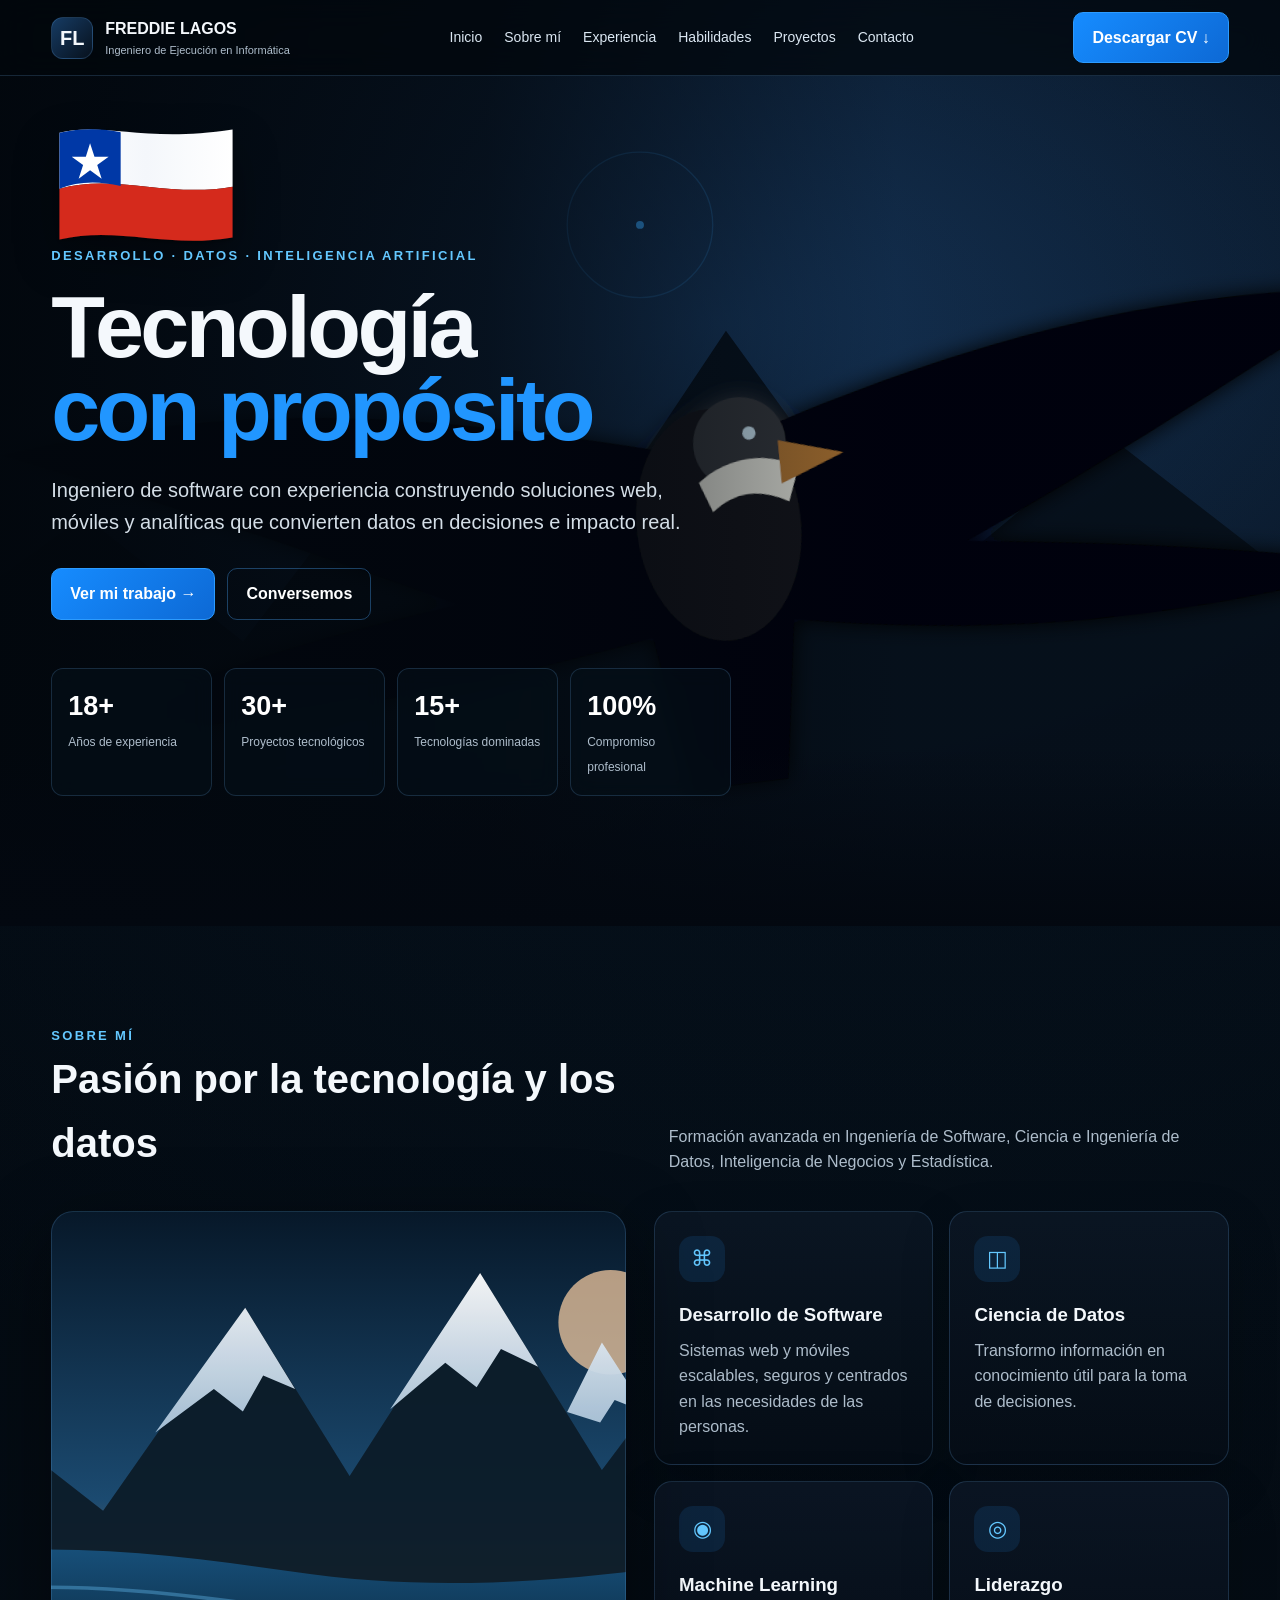
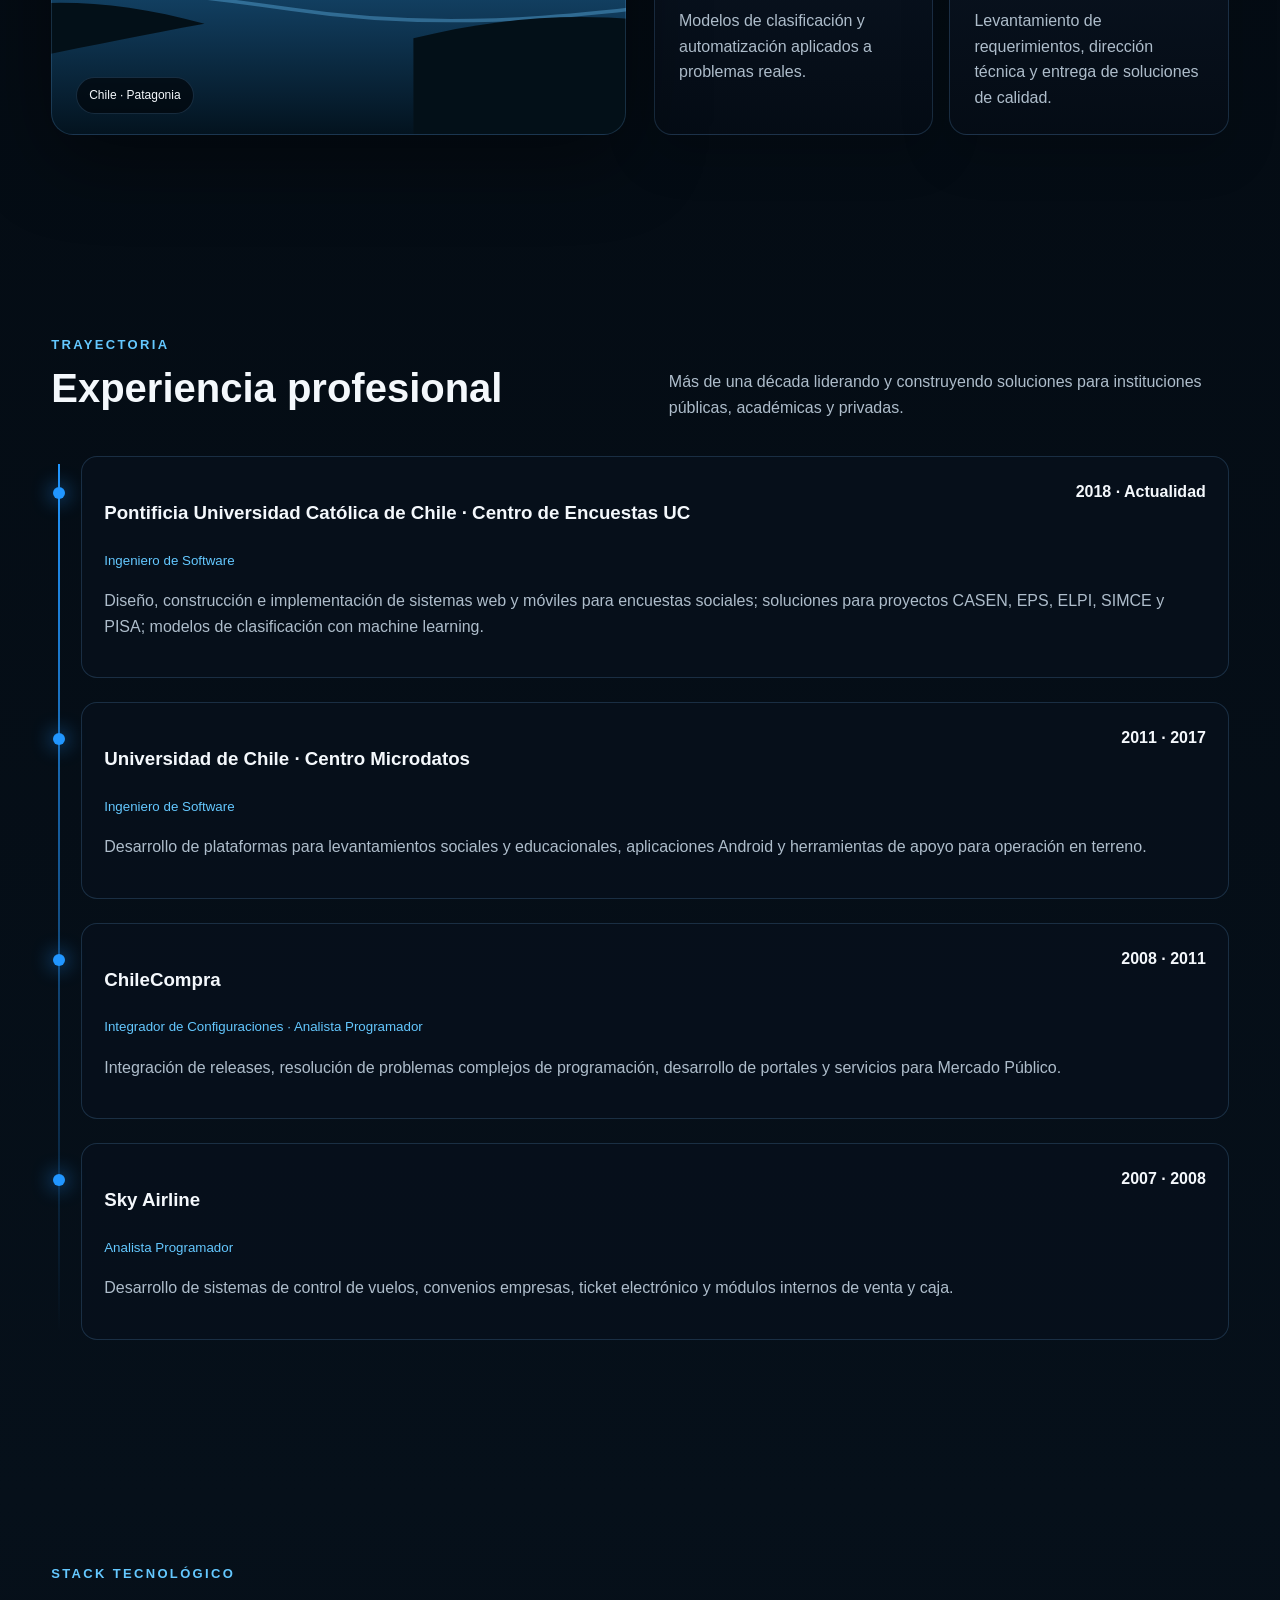
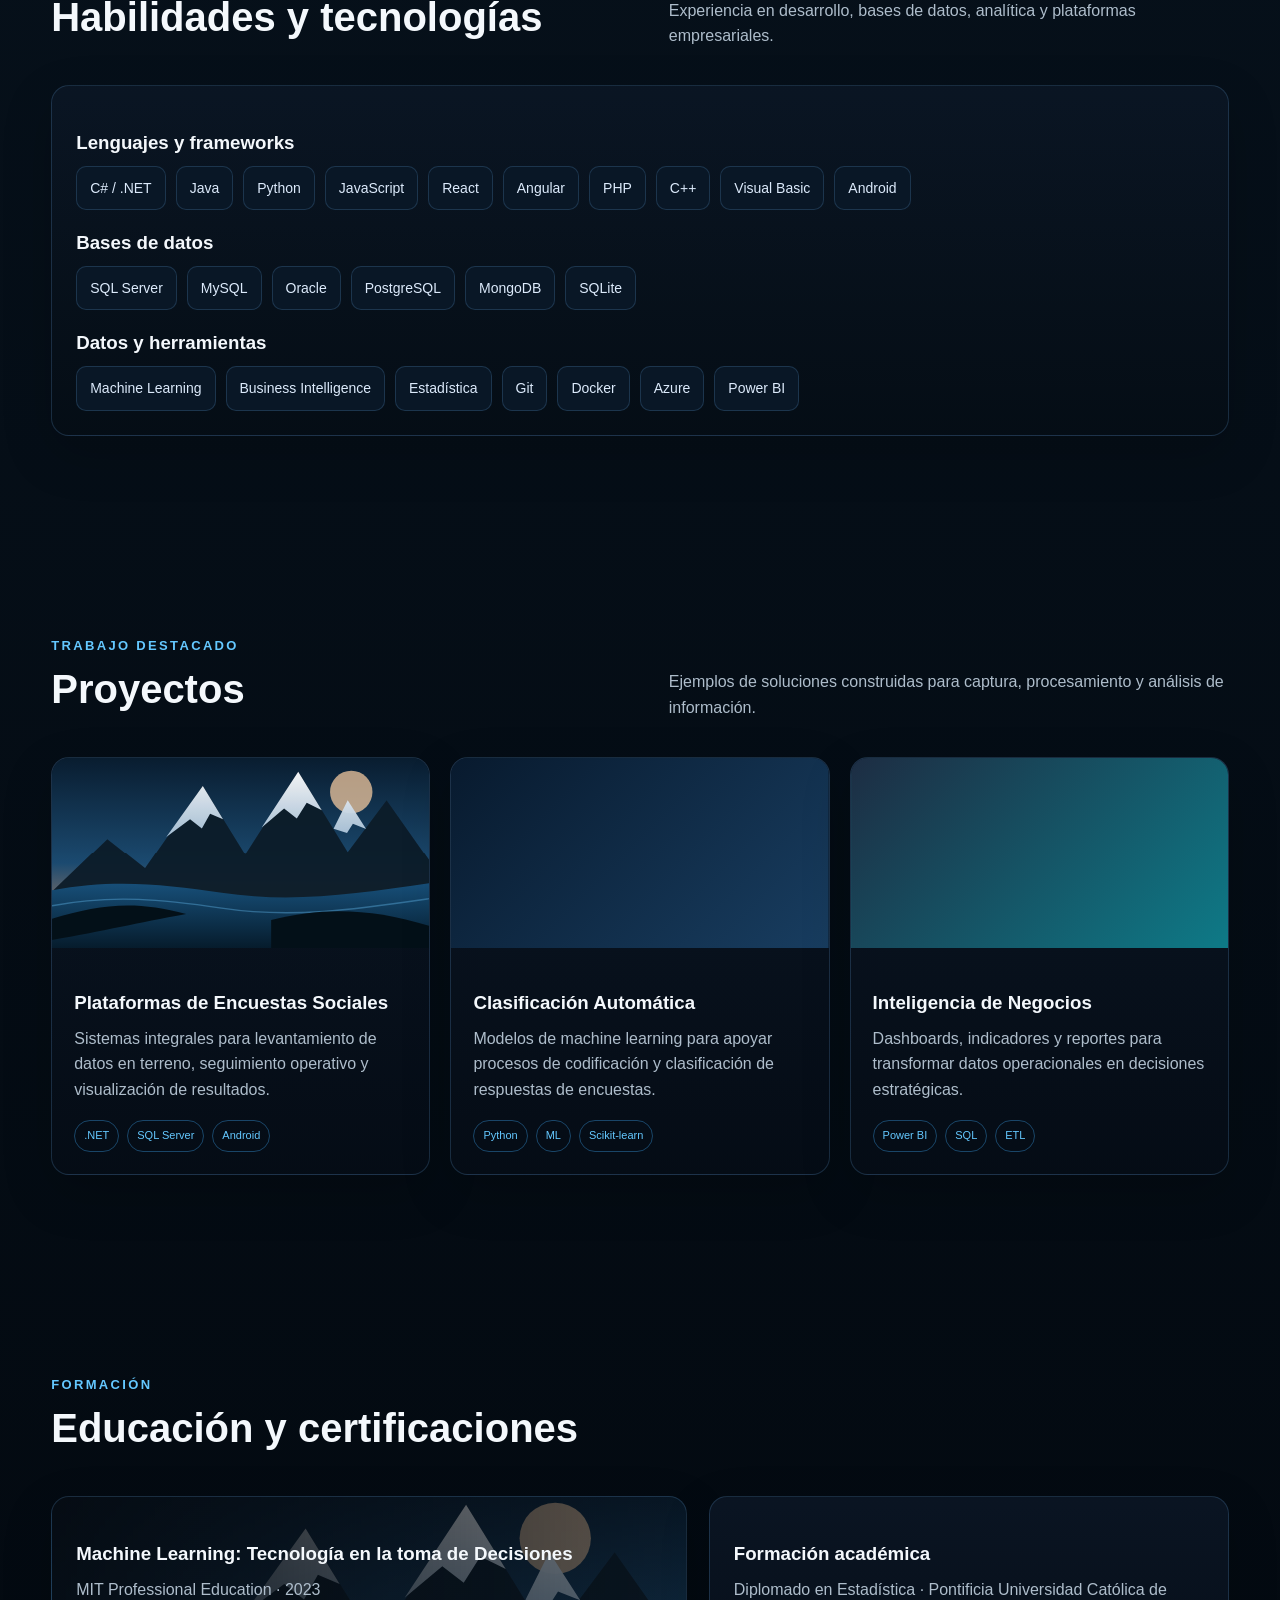
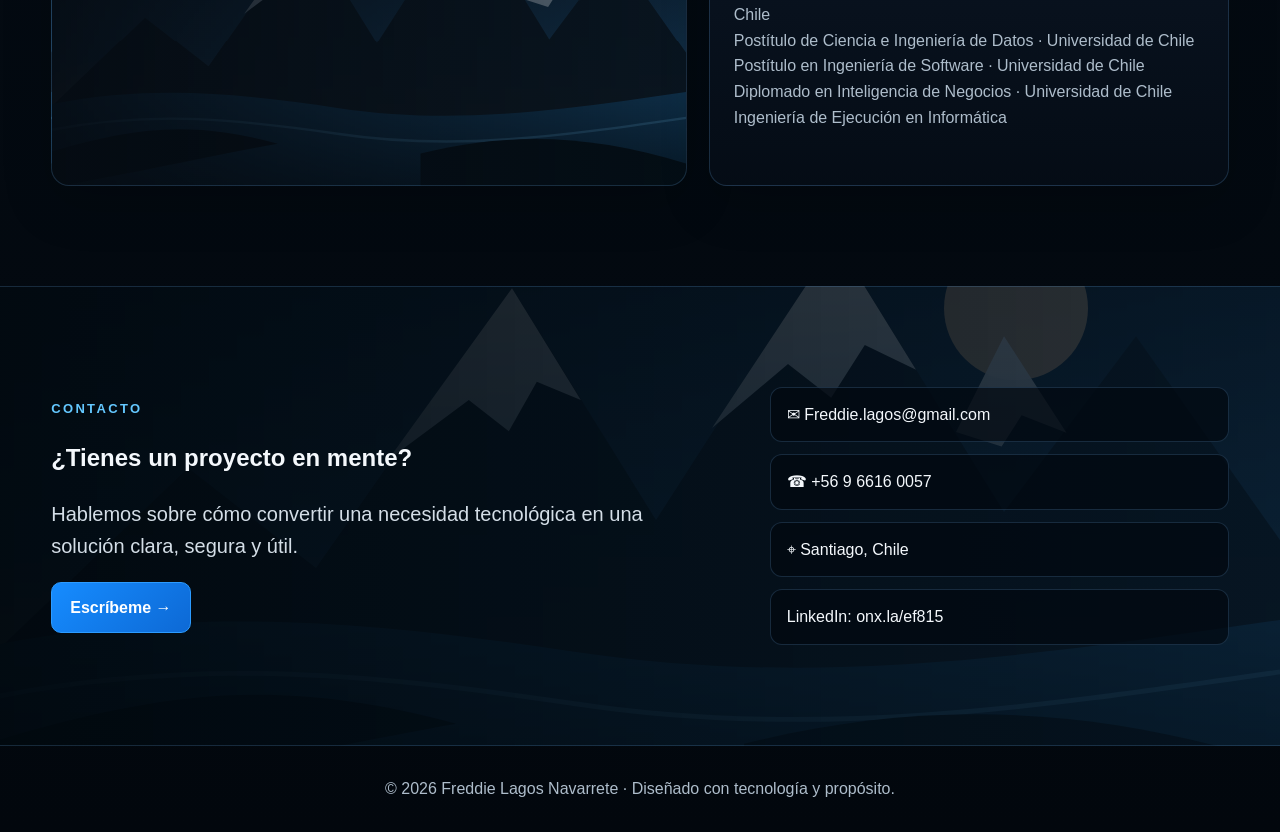
==== index.html @ c0abd104 "dddddd dddddddddd" ====
<!doctype html>
<html lang="es">
<head>
<meta charset="utf-8">
<meta name="viewport" content="width=device-width,initial-scale=1">
<meta name="description" content="Portafolio profesional de Freddie Lagos Navarrete, Ingeniero de Software especializado en desarrollo, datos, machine learning e inteligencia de negocios.">
<meta name="theme-color" content="#030810">
<title>Freddie Lagos | Ingeniería de Software y Datos</title>
<link rel="stylesheet" href="css/styles.css">
</head>
<body>
<nav class="nav">
  <div class="container nav-inner">
    <a class="brand" href="#inicio">
      <span class="brand-mark">FL</span>
      <span>FREDDIE LAGOS<small>Ingeniero de Ejecución en Informática</small></span>
    </a>
    <div class="nav-links">
      <a href="#inicio">Inicio</a><a href="#sobre-mi">Sobre mí</a><a href="#experiencia">Experiencia</a>
      <a href="#habilidades">Habilidades</a><a href="#proyectos">Proyectos</a><a href="#contacto">Contacto</a>
    </div>
    <div class="nav-actions">
      <button class="btn mobile-toggle" aria-label="Abrir menú">☰</button>
      <a class="btn btn-primary" href="assets/CV-Freddie-Lagos.pdf" download>Descargar CV ↓</a>
    </div>
  </div>
</nav>

<header class="hero" id="inicio">
  <div class="hero-bg"></div>
  <img class="flag" src="assets/img/chile-flag.svg" alt="Bandera de Chile">
  <div class="container">
    <div class="hero-content">
      <div class="kicker">Desarrollo · Datos · Inteligencia Artificial</div>
      <h1>Tecnología<br><span>con propósito</span></h1>
      <p class="lead">Ingeniero de software con experiencia construyendo soluciones web, móviles y analíticas que convierten datos en decisiones e impacto real.</p>
      <div class="hero-cta">
        <a class="btn btn-primary" href="#proyectos">Ver mi trabajo →</a>
        <a class="btn" href="#contacto">Conversemos</a>
      </div>
      <div class="stats">
        <div class="stat"><strong>18+</strong><span>Años de experiencia</span></div>
        <div class="stat"><strong>30+</strong><span>Proyectos tecnológicos</span></div>
        <div class="stat"><strong>15+</strong><span>Tecnologías dominadas</span></div>
        <div class="stat"><strong>100%</strong><span>Compromiso profesional</span></div>
      </div>
    </div>
  </div>
</header>

<main>
<section id="sobre-mi">
  <div class="container">
    <div class="section-title reveal"><div><div class="kicker">Sobre mí</div><h2>Pasión por la tecnología y los datos</h2></div><p>Formación avanzada en Ingeniería de Software, Ciencia e Ingeniería de Datos, Inteligencia de Negocios y Estadística.</p></div>
    <div class="grid-2">
      <div class="about-visual reveal"></div>
      <div class="cards">
        <article class="card reveal"><div class="card-icon">⌘</div><h3>Desarrollo de Software</h3><p>Sistemas web y móviles escalables, seguros y centrados en las necesidades de las personas.</p></article>
        <article class="card reveal"><div class="card-icon">◫</div><h3>Ciencia de Datos</h3><p>Transformo información en conocimiento útil para la toma de decisiones.</p></article>
        <article class="card reveal"><div class="card-icon">◉</div><h3>Machine Learning</h3><p>Modelos de clasificación y automatización aplicados a problemas reales.</p></article>
        <article class="card reveal"><div class="card-icon">◎</div><h3>Liderazgo</h3><p>Levantamiento de requerimientos, dirección técnica y entrega de soluciones de calidad.</p></article>
      </div>
    </div>
  </div>
</section>

<section id="experiencia">
  <div class="container">
    <div class="section-title reveal"><div><div class="kicker">Trayectoria</div><h2>Experiencia profesional</h2></div><p>Más de una década liderando y construyendo soluciones para instituciones públicas, académicas y privadas.</p></div>
    <div class="timeline">
      <article class="job reveal"><div class="job-head"><div><h3>Pontificia Universidad Católica de Chile · Centro de Encuestas UC</h3><small>Ingeniero de Software</small></div><strong>2018 · Actualidad</strong></div><p>Diseño, construcción e implementación de sistemas web y móviles para encuestas sociales; soluciones para proyectos CASEN, EPS, ELPI, SIMCE y PISA; modelos de clasificación con machine learning.</p></article>
      <article class="job reveal"><div class="job-head"><div><h3>Universidad de Chile · Centro Microdatos</h3><small>Ingeniero de Software</small></div><strong>2011 · 2017</strong></div><p>Desarrollo de plataformas para levantamientos sociales y educacionales, aplicaciones Android y herramientas de apoyo para operación en terreno.</p></article>
      <article class="job reveal"><div class="job-head"><div><h3>ChileCompra</h3><small>Integrador de Configuraciones · Analista Programador</small></div><strong>2008 · 2011</strong></div><p>Integración de releases, resolución de problemas complejos de programación, desarrollo de portales y servicios para Mercado Público.</p></article>
      <article class="job reveal"><div class="job-head"><div><h3>Sky Airline</h3><small>Analista Programador</small></div><strong>2007 · 2008</strong></div><p>Desarrollo de sistemas de control de vuelos, convenios empresas, ticket electrónico y módulos internos de venta y caja.</p></article>
    </div>
  </div>
</section>

<section id="habilidades">
  <div class="container">
    <div class="section-title reveal"><div><div class="kicker">Stack tecnológico</div><h2>Habilidades y tecnologías</h2></div><p>Experiencia en desarrollo, bases de datos, analítica y plataformas empresariales.</p></div>
    <div class="card reveal">
      <h3>Lenguajes y frameworks</h3>
      <div class="skills"><span class="skill">C# / .NET</span><span class="skill">Java</span><span class="skill">Python</span><span class="skill">JavaScript</span><span class="skill">React</span><span class="skill">Angular</span><span class="skill">PHP</span><span class="skill">C++</span><span class="skill">Visual Basic</span><span class="skill">Android</span></div>
      <h3>Bases de datos</h3>
      <div class="skills"><span class="skill">SQL Server</span><span class="skill">MySQL</span><span class="skill">Oracle</span><span class="skill">PostgreSQL</span><span class="skill">MongoDB</span><span class="skill">SQLite</span></div>
      <h3>Datos y herramientas</h3>
      <div class="skills"><span class="skill">Machine Learning</span><span class="skill">Business Intelligence</span><span class="skill">Estadística</span><span class="skill">Git</span><span class="skill">Docker</span><span class="skill">Azure</span><span class="skill">Power BI</span></div>
    </div>
  </div>
</section>

<section id="proyectos">
  <div class="container">
    <div class="section-title reveal"><div><div class="kicker">Trabajo destacado</div><h2>Proyectos</h2></div><p>Ejemplos de soluciones construidas para captura, procesamiento y análisis de información.</p></div>
    <div class="projects">
      <article class="project card reveal"><div class="project-media" style="background-image:url('assets/img/patagonia.svg')"></div><div class="project-body"><h3>Plataformas de Encuestas Sociales</h3><p>Sistemas integrales para levantamiento de datos en terreno, seguimiento operativo y visualización de resultados.</p><div class="tags"><span class="tag">.NET</span><span class="tag">SQL Server</span><span class="tag">Android</span></div></div></article>
      <article class="project card reveal"><div class="project-media" style="background-image:linear-gradient(135deg,#081a2e,#183d60)"></div><div class="project-body"><h3>Clasificación Automática</h3><p>Modelos de machine learning para apoyar procesos de codificación y clasificación de respuestas de encuestas.</p><div class="tags"><span class="tag">Python</span><span class="tag">ML</span><span class="tag">Scikit-learn</span></div></div></article>
      <article class="project card reveal"><div class="project-media" style="background-image:linear-gradient(135deg,#1d2d43,#0e7a87)"></div><div class="project-body"><h3>Inteligencia de Negocios</h3><p>Dashboards, indicadores y reportes para transformar datos operacionales en decisiones estratégicas.</p><div class="tags"><span class="tag">Power BI</span><span class="tag">SQL</span><span class="tag">ETL</span></div></div></article>
    </div>
  </div>
</section>

<section>
  <div class="container">
    <div class="section-title reveal"><div><div class="kicker">Formación</div><h2>Educación y certificaciones</h2></div></div>
    <div class="cert">
      <article class="card mit reveal"><h3>Machine Learning: Tecnología en la toma de Decisiones</h3><p>MIT Professional Education · 2023</p></article>
      <article class="card reveal"><h3>Formación académica</h3><p>Diplomado en Estadística · Pontificia Universidad Católica de Chile</p><p>Postítulo de Ciencia e Ingeniería de Datos · Universidad de Chile</p><p>Postítulo en Ingeniería de Software · Universidad de Chile</p><p>Diplomado en Inteligencia de Negocios · Universidad de Chile</p><p>Ingeniería de Ejecución en Informática</p></article>
    </div>
  </div>
</section>

<section class="contact" id="contacto">
  <div class="container contact-inner">
    <div class="reveal"><div class="kicker">Contacto</div><h2>¿Tienes un proyecto en mente?</h2><p class="lead">Hablemos sobre cómo convertir una necesidad tecnológica en una solución clara, segura y útil.</p><a class="btn btn-primary" href="mailto:Freddie.lagos@gmail.com">Escríbeme →</a></div>
    <div class="contact-list reveal">
      <div class="contact-item">✉ Freddie.lagos@gmail.com</div>
      <div class="contact-item">☎ +56 9 6616 0057</div>
      <div class="contact-item">⌖ Santiago, Chile</div>
      <div class="contact-item">LinkedIn: onx.la/ef815</div>
    </div>
  </div>
</section>
</main>

<footer><div class="container">© <span data-year></span> Freddie Lagos Navarrete · Diseñado con tecnología y propósito.</div></footer>
<script src="js/main.js"></script>
</body>
</html>
---- css/styles.css ----
:root{
  --bg:#030810;--panel:#07111d;--panel2:#0b1624;--line:rgba(115,190,255,.18);
  --text:#f4f8fc;--muted:#aebdcb;--blue:#2196ff;--blue2:#64c8ff;
  --green:#56e2b7;--amber:#ffb74d;--shadow:0 24px 80px rgba(0,0,0,.42);
}
*{box-sizing:border-box}
html{scroll-behavior:smooth}
body{margin:0;font-family:Inter,Segoe UI,Arial,sans-serif;background:
radial-gradient(circle at 70% 0%,rgba(28,91,144,.16),transparent 28%),
linear-gradient(180deg,#02070d,#06101a 55%,#02070d);color:var(--text);line-height:1.6}
a{color:inherit;text-decoration:none}
img{display:block;max-width:100%}
.container{width:min(1180px,92%);margin:auto}
.nav{position:fixed;inset:0 0 auto 0;height:76px;z-index:20;background:rgba(2,7,13,.74);backdrop-filter:blur(16px);border-bottom:1px solid var(--line)}
.nav-inner{height:100%;display:flex;align-items:center;justify-content:space-between;gap:24px}
.brand{display:flex;gap:12px;align-items:center;font-weight:800}.brand-mark{width:42px;height:42px;border:1px solid var(--line);border-radius:12px;display:grid;place-items:center;background:linear-gradient(135deg,#163b63,#07111d);font-size:20px}
.brand small{display:block;color:var(--muted);font-weight:500;font-size:11px}
.nav-links{display:flex;gap:22px;font-size:14px;color:#dbe7f2}.nav-links a:hover{color:var(--blue2)}
.nav-actions{display:flex;gap:10px}.btn{display:inline-flex;align-items:center;justify-content:center;gap:9px;padding:12px 18px;border-radius:10px;border:1px solid rgba(76,168,255,.35);background:transparent;color:#fff;font-weight:700;transition:.25s}
.btn:hover{transform:translateY(-2px);box-shadow:0 12px 28px rgba(33,150,255,.18)}
.btn-primary{background:linear-gradient(135deg,#168cff,#0d69d5);border-color:#2c9bff}
.mobile-toggle{display:none}
.hero{min-height:850px;display:grid;align-items:end;position:relative;padding-top:76px;overflow:hidden}
.hero-bg{position:absolute;inset:0;background:
linear-gradient(90deg,rgba(2,7,13,.98) 0%,rgba(2,7,13,.75) 38%,rgba(2,7,13,.18) 70%),
url("../assets/img/condor-hero.svg") center/cover no-repeat}
.hero::after{content:"";position:absolute;inset:auto 0 0;height:180px;background:linear-gradient(transparent,var(--bg))}
.flag{position:absolute;left:4%;top:120px;width:190px;z-index:2;filter:drop-shadow(0 18px 22px rgba(0,0,0,.35));animation:float 6s ease-in-out infinite}
.hero-content{position:relative;z-index:3;padding:170px 0 130px;max-width:680px}
.kicker{color:var(--blue2);letter-spacing:.18em;text-transform:uppercase;font-weight:800;font-size:13px}
h1{font-size:clamp(48px,7vw,88px);line-height:.95;margin:18px 0 22px;letter-spacing:-.04em}
h1 span{color:var(--blue)}
.lead{font-size:20px;color:#d4dee7;max-width:640px}
.hero-cta{display:flex;gap:12px;margin:30px 0}
.stats{display:grid;grid-template-columns:repeat(4,1fr);gap:12px;margin-top:48px}
.stat{padding:16px;border:1px solid var(--line);background:rgba(5,15,25,.68);border-radius:12px;backdrop-filter:blur(10px)}
.stat strong{display:block;font-size:27px;color:#fff}.stat span{font-size:12px;color:var(--muted)}
section{padding:100px 0}
.section-title{display:flex;justify-content:space-between;align-items:end;margin-bottom:36px;gap:20px}
.section-title h2{font-size:40px;margin:0}.section-title p{margin:0;color:var(--muted);max-width:560px}
.grid-2{display:grid;grid-template-columns:1fr 1fr;gap:28px}
.about-visual{min-height:520px;border-radius:22px;background:url("../assets/img/patagonia.svg") center/cover;border:1px solid var(--line);position:relative;overflow:hidden;box-shadow:var(--shadow)}
.about-visual::after{content:"Chile · Patagonia";position:absolute;left:24px;bottom:20px;padding:8px 12px;border-radius:999px;background:rgba(2,7,13,.75);border:1px solid var(--line);font-size:12px}
.cards{display:grid;grid-template-columns:1fr 1fr;gap:16px}
.card{background:linear-gradient(180deg,rgba(11,22,36,.92),rgba(5,13,22,.92));border:1px solid var(--line);border-radius:18px;padding:24px;box-shadow:0 18px 50px rgba(0,0,0,.18);transition:.25s}
.card:hover{transform:translateY(-5px);border-color:rgba(76,168,255,.55)}
.card-icon{width:46px;height:46px;border-radius:14px;display:grid;place-items:center;background:rgba(33,150,255,.12);color:var(--blue2);font-size:22px}
.card h3{margin:18px 0 8px}.card p{color:var(--muted);margin:0}
.timeline{position:relative;padding-left:30px}.timeline::before{content:"";position:absolute;left:7px;top:8px;bottom:8px;width:2px;background:linear-gradient(var(--blue),transparent)}
.job{position:relative;margin-bottom:24px;padding:22px;border:1px solid var(--line);border-radius:16px;background:rgba(7,17,29,.75)}
.job::before{content:"";position:absolute;left:-29px;top:30px;width:12px;height:12px;border-radius:50%;background:var(--blue);box-shadow:0 0 20px var(--blue)}
.job-head{display:flex;justify-content:space-between;gap:12px}.job small{color:var(--blue2)}.job p{color:var(--muted)}
.skills{display:flex;flex-wrap:wrap;gap:10px}.skill{padding:10px 13px;border-radius:10px;background:#091726;border:1px solid var(--line);color:#dceafb;font-size:14px}
.projects{display:grid;grid-template-columns:repeat(3,1fr);gap:20px}
.project{overflow:hidden;padding:0}.project-media{height:190px;background-size:cover;background-position:center}.project-body{padding:22px}.tags{display:flex;flex-wrap:wrap;gap:8px;margin-top:18px}.tag{font-size:11px;padding:6px 9px;border-radius:999px;border:1px solid rgba(64,175,255,.35);color:var(--blue2)}
.cert{display:grid;grid-template-columns:1.1fr .9fr;gap:22px}.mit{min-height:290px;background:
linear-gradient(90deg,rgba(5,11,18,.95),rgba(5,11,18,.5)),
url("../assets/img/patagonia.svg") center/cover}
.contact{background:linear-gradient(90deg,rgba(1,8,14,.96),rgba(5,19,32,.78)),url("../assets/img/patagonia.svg") center/cover;border-top:1px solid var(--line);border-bottom:1px solid var(--line)}
.contact-inner{display:grid;grid-template-columns:1.2fr .8fr;gap:30px;align-items:center}
.contact-list{display:grid;gap:12px}.contact-item{padding:14px 16px;border-radius:12px;background:rgba(2,8,15,.68);border:1px solid var(--line)}
footer{padding:30px 0;color:var(--muted);text-align:center}
.reveal{opacity:0;transform:translateY(30px);transition:.8s}.reveal.visible{opacity:1;transform:none}
@keyframes float{50%{transform:translateY(12px) rotate(1deg)}}
@media(max-width:900px){
  .nav-links{display:none}.mobile-toggle{display:inline-flex}.nav-actions .btn:not(.btn-primary){display:none}
  .hero{min-height:780px}.flag{width:130px;top:105px;left:6%}.hero-content{padding-top:210px}
  .stats{grid-template-columns:1fr 1fr}.grid-2,.contact-inner,.cert{grid-template-columns:1fr}.projects{grid-template-columns:1fr 1fr}
}
@media(max-width:620px){
  .brand small{display:none}.nav-actions .btn-primary{padding:10px 12px;font-size:12px}
  h1{font-size:46px}.lead{font-size:17px}.hero-cta{flex-direction:column;align-items:flex-start}.stats{grid-template-columns:1fr 1fr}
  section{padding:72px 0}.section-title{align-items:flex-start;flex-direction:column}.section-title h2{font-size:32px}
  .cards,.projects{grid-template-columns:1fr}.job-head{flex-direction:column}.hero{min-height:920px}
}
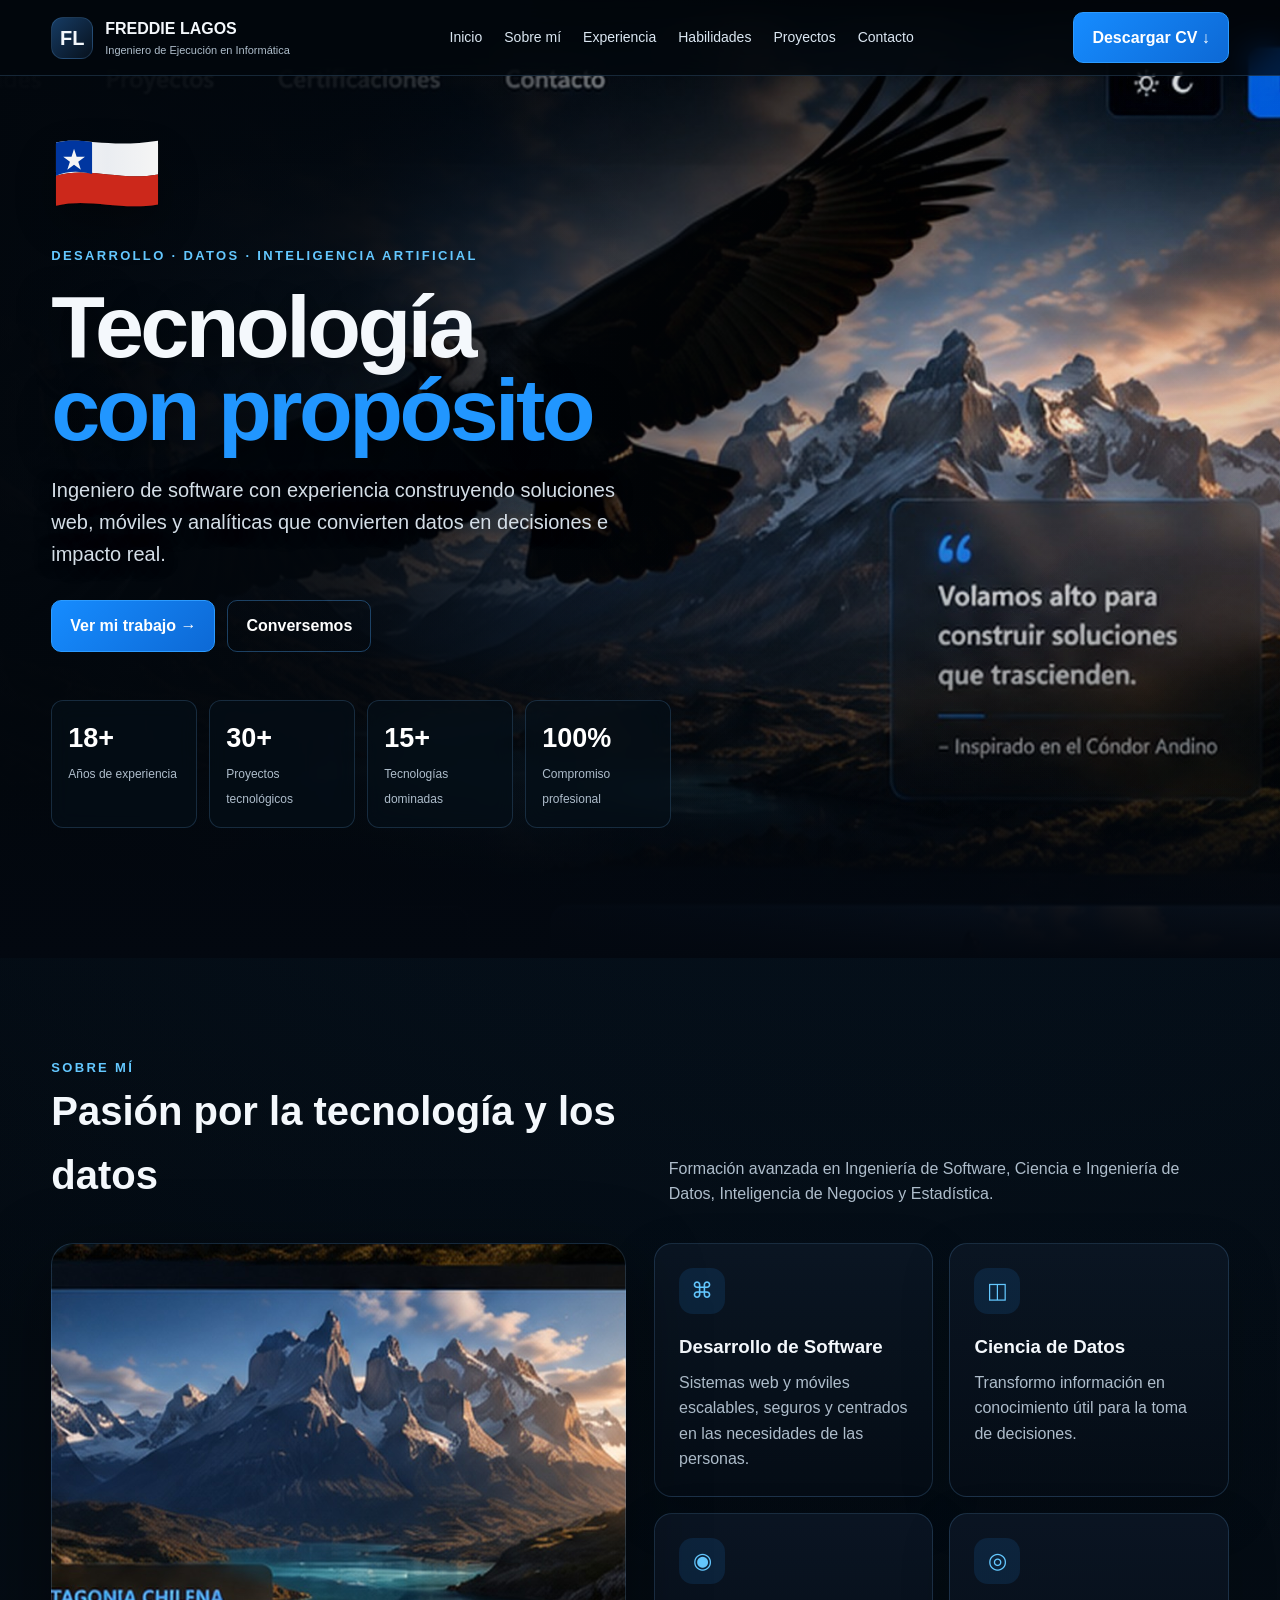
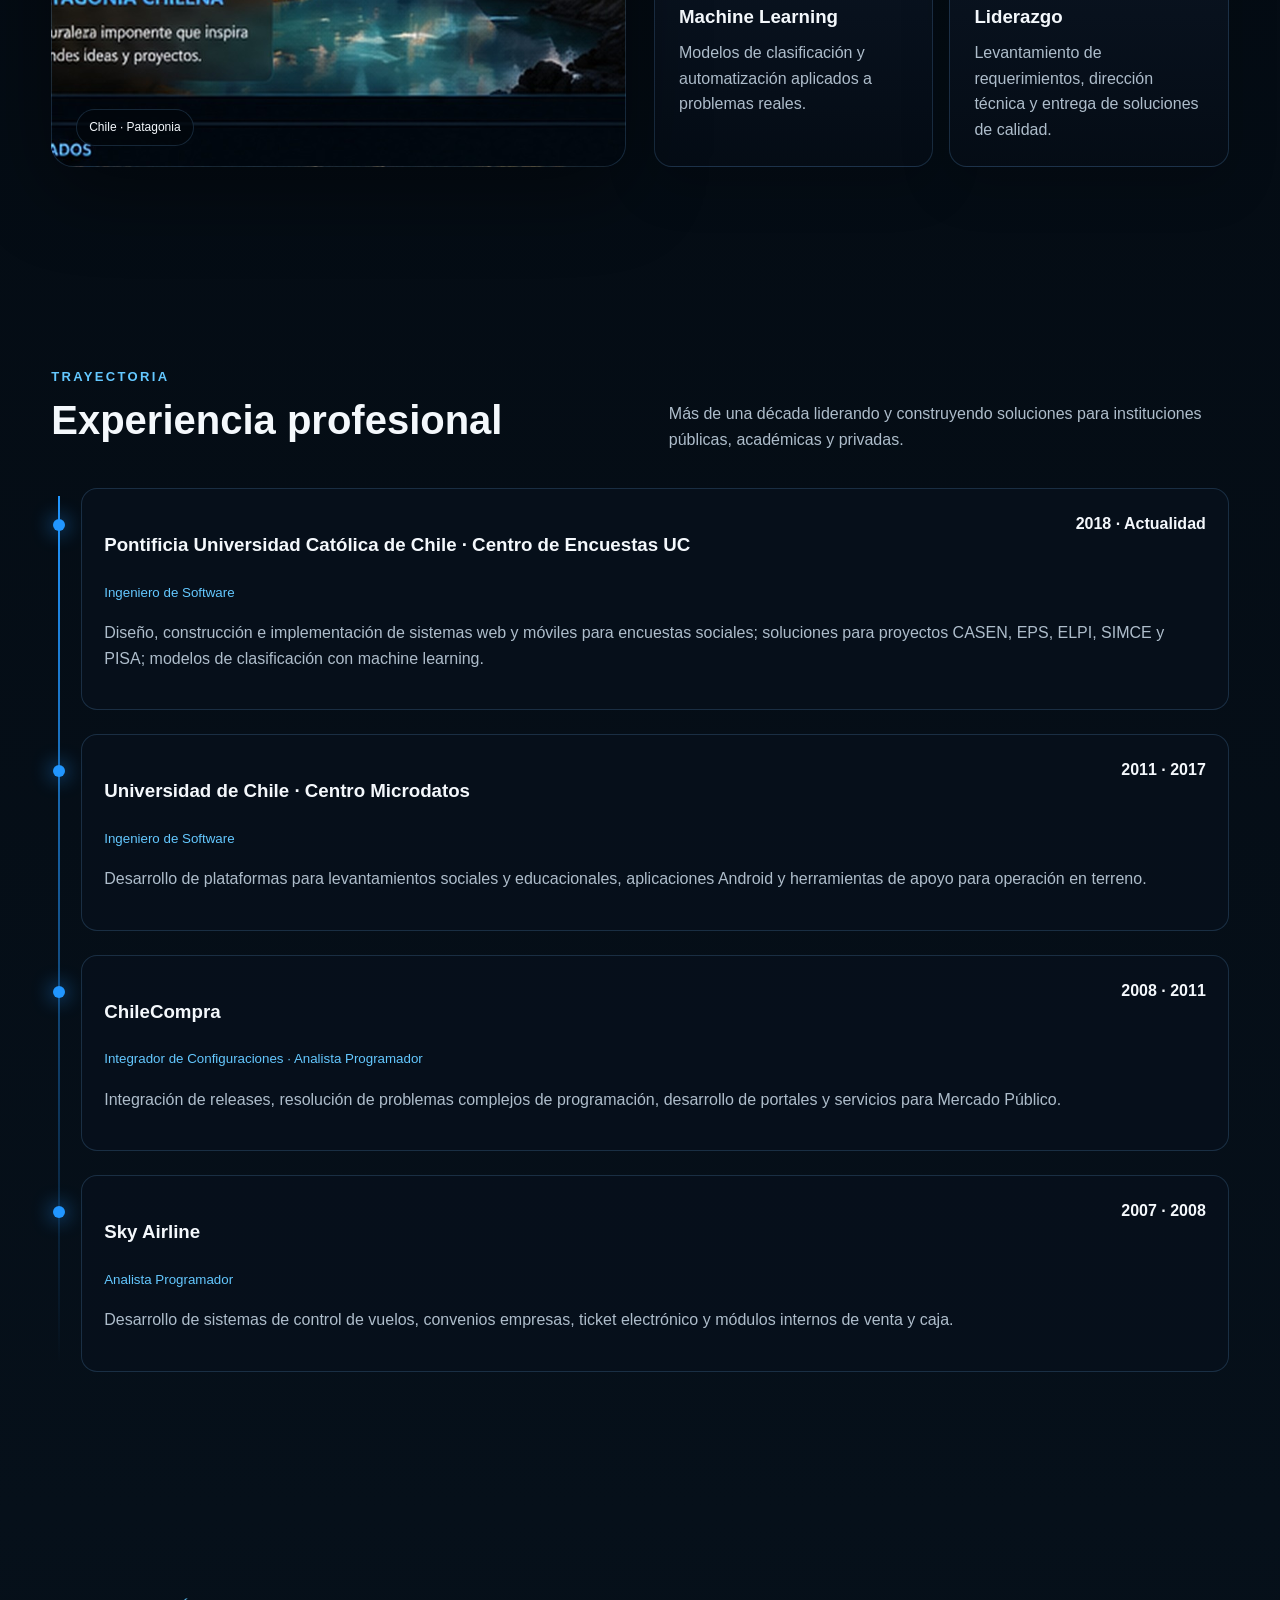
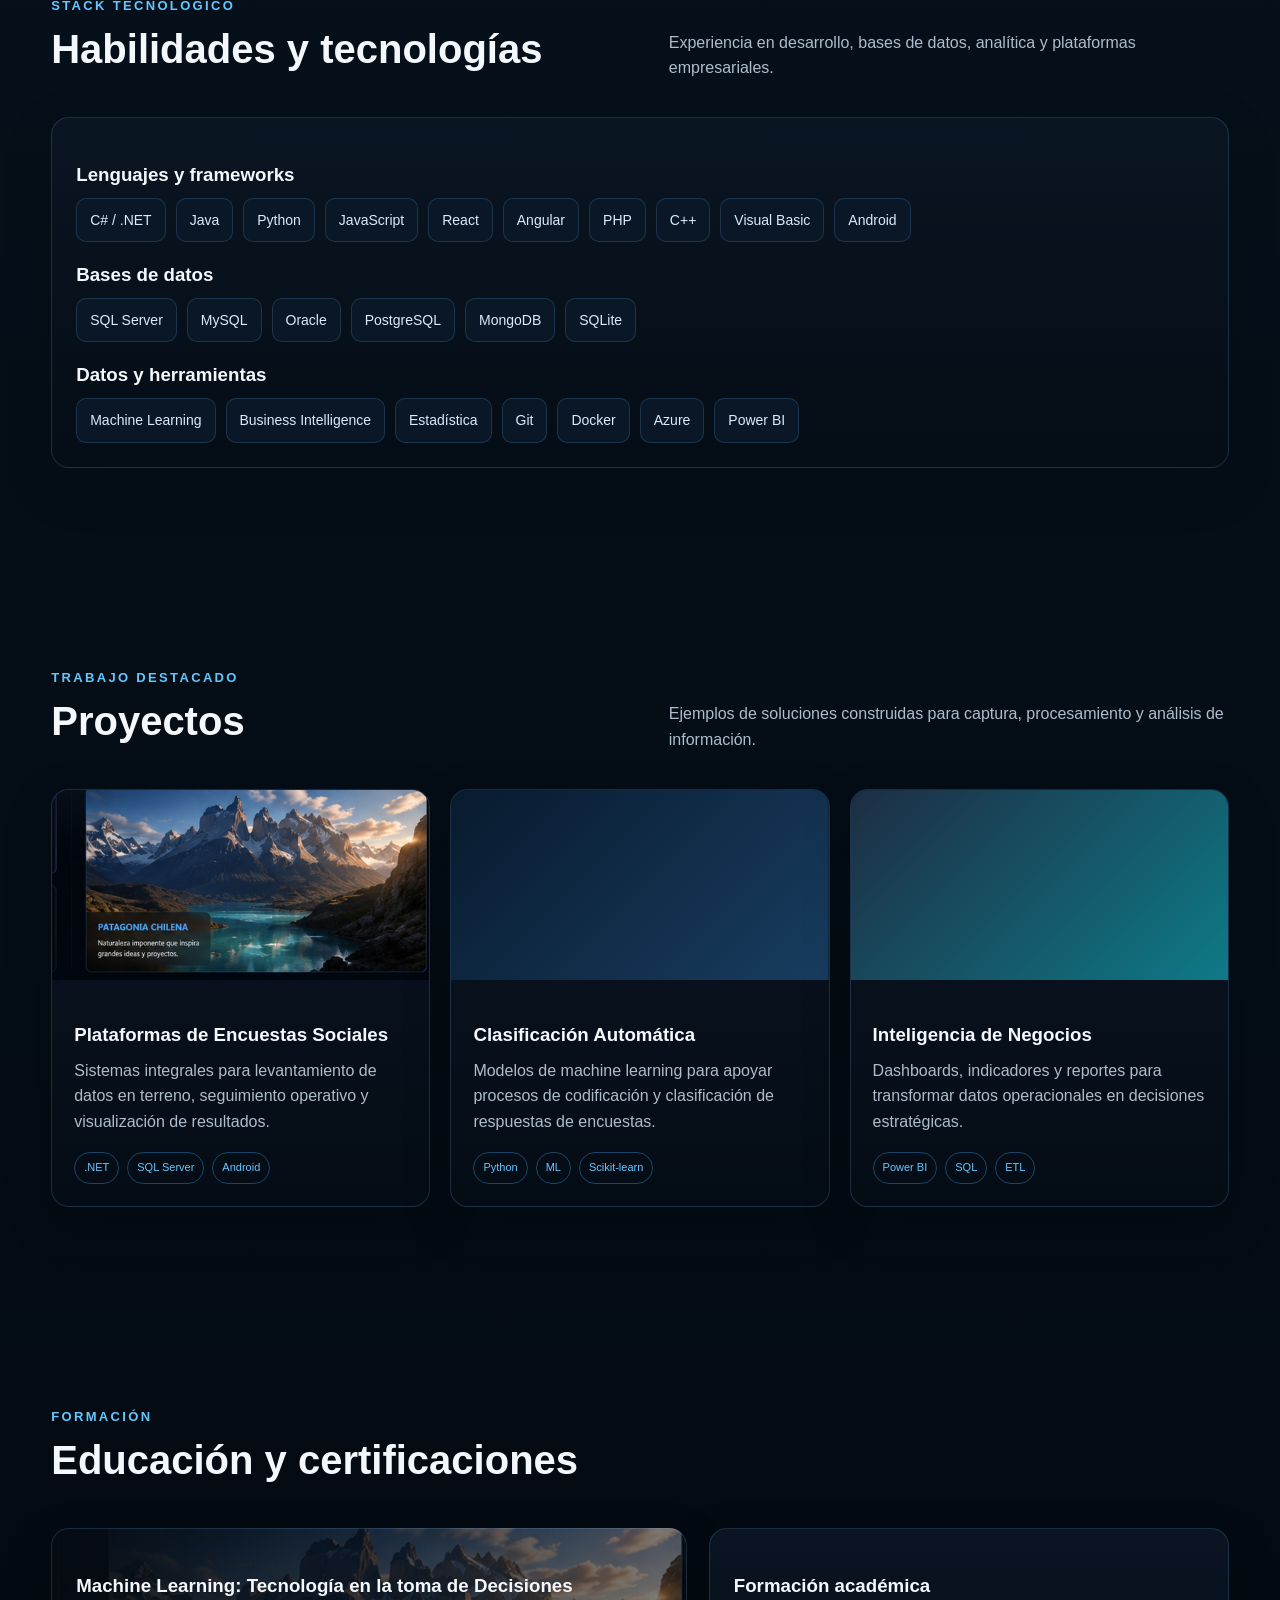
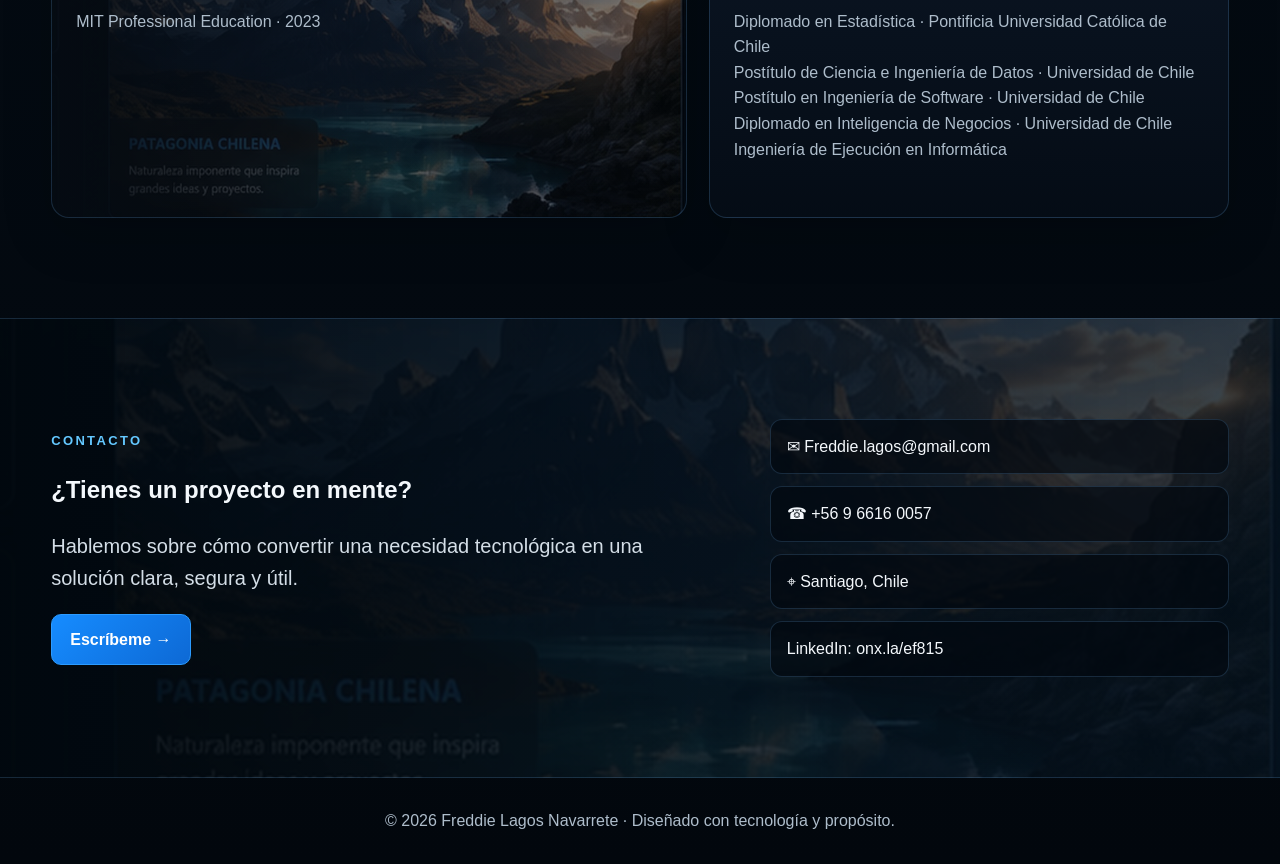
==== commit bd2825e3: "ff ff" ====
--- a/index.html
+++ b/index.html
@@ -94,7 +94,7 @@
   <div class="container">
     <div class="section-title reveal"><div><div class="kicker">Trabajo destacado</div><h2>Proyectos</h2></div><p>Ejemplos de soluciones construidas para captura, procesamiento y análisis de información.</p></div>
     <div class="projects">
-      <article class="project card reveal"><div class="project-media" style="background-image:url('assets/img/patagonia.svg')"></div><div class="project-body"><h3>Plataformas de Encuestas Sociales</h3><p>Sistemas integrales para levantamiento de datos en terreno, seguimiento operativo y visualización de resultados.</p><div class="tags"><span class="tag">.NET</span><span class="tag">SQL Server</span><span class="tag">Android</span></div></div></article>
+      <article class="project card reveal"><div class="project-media" style="background-image:url('assets/img/patagonia-realista.jpg')"></div><div class="project-body"><h3>Plataformas de Encuestas Sociales</h3><p>Sistemas integrales para levantamiento de datos en terreno, seguimiento operativo y visualización de resultados.</p><div class="tags"><span class="tag">.NET</span><span class="tag">SQL Server</span><span class="tag">Android</span></div></div></article>
       <article class="project card reveal"><div class="project-media" style="background-image:linear-gradient(135deg,#081a2e,#183d60)"></div><div class="project-body"><h3>Clasificación Automática</h3><p>Modelos de machine learning para apoyar procesos de codificación y clasificación de respuestas de encuestas.</p><div class="tags"><span class="tag">Python</span><span class="tag">ML</span><span class="tag">Scikit-learn</span></div></div></article>
       <article class="project card reveal"><div class="project-media" style="background-image:linear-gradient(135deg,#1d2d43,#0e7a87)"></div><div class="project-body"><h3>Inteligencia de Negocios</h3><p>Dashboards, indicadores y reportes para transformar datos operacionales en decisiones estratégicas.</p><div class="tags"><span class="tag">Power BI</span><span class="tag">SQL</span><span class="tag">ETL</span></div></div></article>
     </div>
--- a/css/styles.css
+++ b/css/styles.css
@@ -23,8 +23,9 @@
 .mobile-toggle{display:none}
 .hero{min-height:850px;display:grid;align-items:end;position:relative;padding-top:76px;overflow:hidden}
 .hero-bg{position:absolute;inset:0;background:
-linear-gradient(90deg,rgba(2,7,13,.98) 0%,rgba(2,7,13,.75) 38%,rgba(2,7,13,.18) 70%),
-url("../assets/img/condor-hero.svg") center/cover no-repeat}
+linear-gradient(90deg,rgba(2,7,13,.99) 0%,rgba(2,7,13,.90) 28%,rgba(2,7,13,.48) 50%,rgba(2,7,13,.08) 76%),
+linear-gradient(0deg,rgba(2,7,13,.78),transparent 46%),
+url("../assets/img/patagonia-condor-realista.jpg") 64% center/cover no-repeat}
 .hero::after{content:"";position:absolute;inset:auto 0 0;height:180px;background:linear-gradient(transparent,var(--bg))}
 .flag{position:absolute;left:4%;top:120px;width:190px;z-index:2;filter:drop-shadow(0 18px 22px rgba(0,0,0,.35));animation:float 6s ease-in-out infinite}
 .hero-content{position:relative;z-index:3;padding:170px 0 130px;max-width:680px}
@@ -40,7 +41,7 @@
 .section-title{display:flex;justify-content:space-between;align-items:end;margin-bottom:36px;gap:20px}
 .section-title h2{font-size:40px;margin:0}.section-title p{margin:0;color:var(--muted);max-width:560px}
 .grid-2{display:grid;grid-template-columns:1fr 1fr;gap:28px}
-.about-visual{min-height:520px;border-radius:22px;background:url("../assets/img/patagonia.svg") center/cover;border:1px solid var(--line);position:relative;overflow:hidden;box-shadow:var(--shadow)}
+.about-visual{min-height:520px;border-radius:22px;background:url("../assets/img/patagonia-realista.jpg") center/cover;border:1px solid var(--line);position:relative;overflow:hidden;box-shadow:var(--shadow)}
 .about-visual::after{content:"Chile · Patagonia";position:absolute;left:24px;bottom:20px;padding:8px 12px;border-radius:999px;background:rgba(2,7,13,.75);border:1px solid var(--line);font-size:12px}
 .cards{display:grid;grid-template-columns:1fr 1fr;gap:16px}
 .card{background:linear-gradient(180deg,rgba(11,22,36,.92),rgba(5,13,22,.92));border:1px solid var(--line);border-radius:18px;padding:24px;box-shadow:0 18px 50px rgba(0,0,0,.18);transition:.25s}
@@ -56,8 +57,8 @@
 .project{overflow:hidden;padding:0}.project-media{height:190px;background-size:cover;background-position:center}.project-body{padding:22px}.tags{display:flex;flex-wrap:wrap;gap:8px;margin-top:18px}.tag{font-size:11px;padding:6px 9px;border-radius:999px;border:1px solid rgba(64,175,255,.35);color:var(--blue2)}
 .cert{display:grid;grid-template-columns:1.1fr .9fr;gap:22px}.mit{min-height:290px;background:
 linear-gradient(90deg,rgba(5,11,18,.95),rgba(5,11,18,.5)),
-url("../assets/img/patagonia.svg") center/cover}
-.contact{background:linear-gradient(90deg,rgba(1,8,14,.96),rgba(5,19,32,.78)),url("../assets/img/patagonia.svg") center/cover;border-top:1px solid var(--line);border-bottom:1px solid var(--line)}
+url("../assets/img/patagonia-realista.jpg") center/cover}
+.contact{background:linear-gradient(90deg,rgba(1,8,14,.96),rgba(5,19,32,.78)),url("../assets/img/patagonia-realista.jpg") center/cover;border-top:1px solid var(--line);border-bottom:1px solid var(--line)}
 .contact-inner{display:grid;grid-template-columns:1.2fr .8fr;gap:30px;align-items:center}
 .contact-list{display:grid;gap:12px}.contact-item{padding:14px 16px;border-radius:12px;background:rgba(2,8,15,.68);border:1px solid var(--line)}
 footer{padding:30px 0;color:var(--muted);text-align:center}
@@ -74,3 +75,15 @@
   section{padding:72px 0}.section-title{align-items:flex-start;flex-direction:column}.section-title h2{font-size:32px}
   .cards,.projects{grid-template-columns:1fr}.job-head{flex-direction:column}.hero{min-height:920px}
 }
+
+/* Corrección visual realista */
+.hero{min-height:820px}
+.hero-content{max-width:620px}
+.flag{width:112px;top:135px;left:max(4%,calc((100vw - 1180px)/2));opacity:.96}
+.hero .lead{max-width:590px;text-shadow:0 2px 18px rgba(0,0,0,.75)}
+.hero h1{text-shadow:0 8px 34px rgba(0,0,0,.55)}
+.hero-bg::after{content:"";position:absolute;inset:0;background:radial-gradient(circle at 69% 36%,transparent 0 23%,rgba(2,7,13,.08) 42%,rgba(2,7,13,.45) 100%);pointer-events:none}
+@media(max-width:900px){
+  .hero-bg{background-position:68% center}
+  .flag{left:6%;top:118px;width:92px}
+}
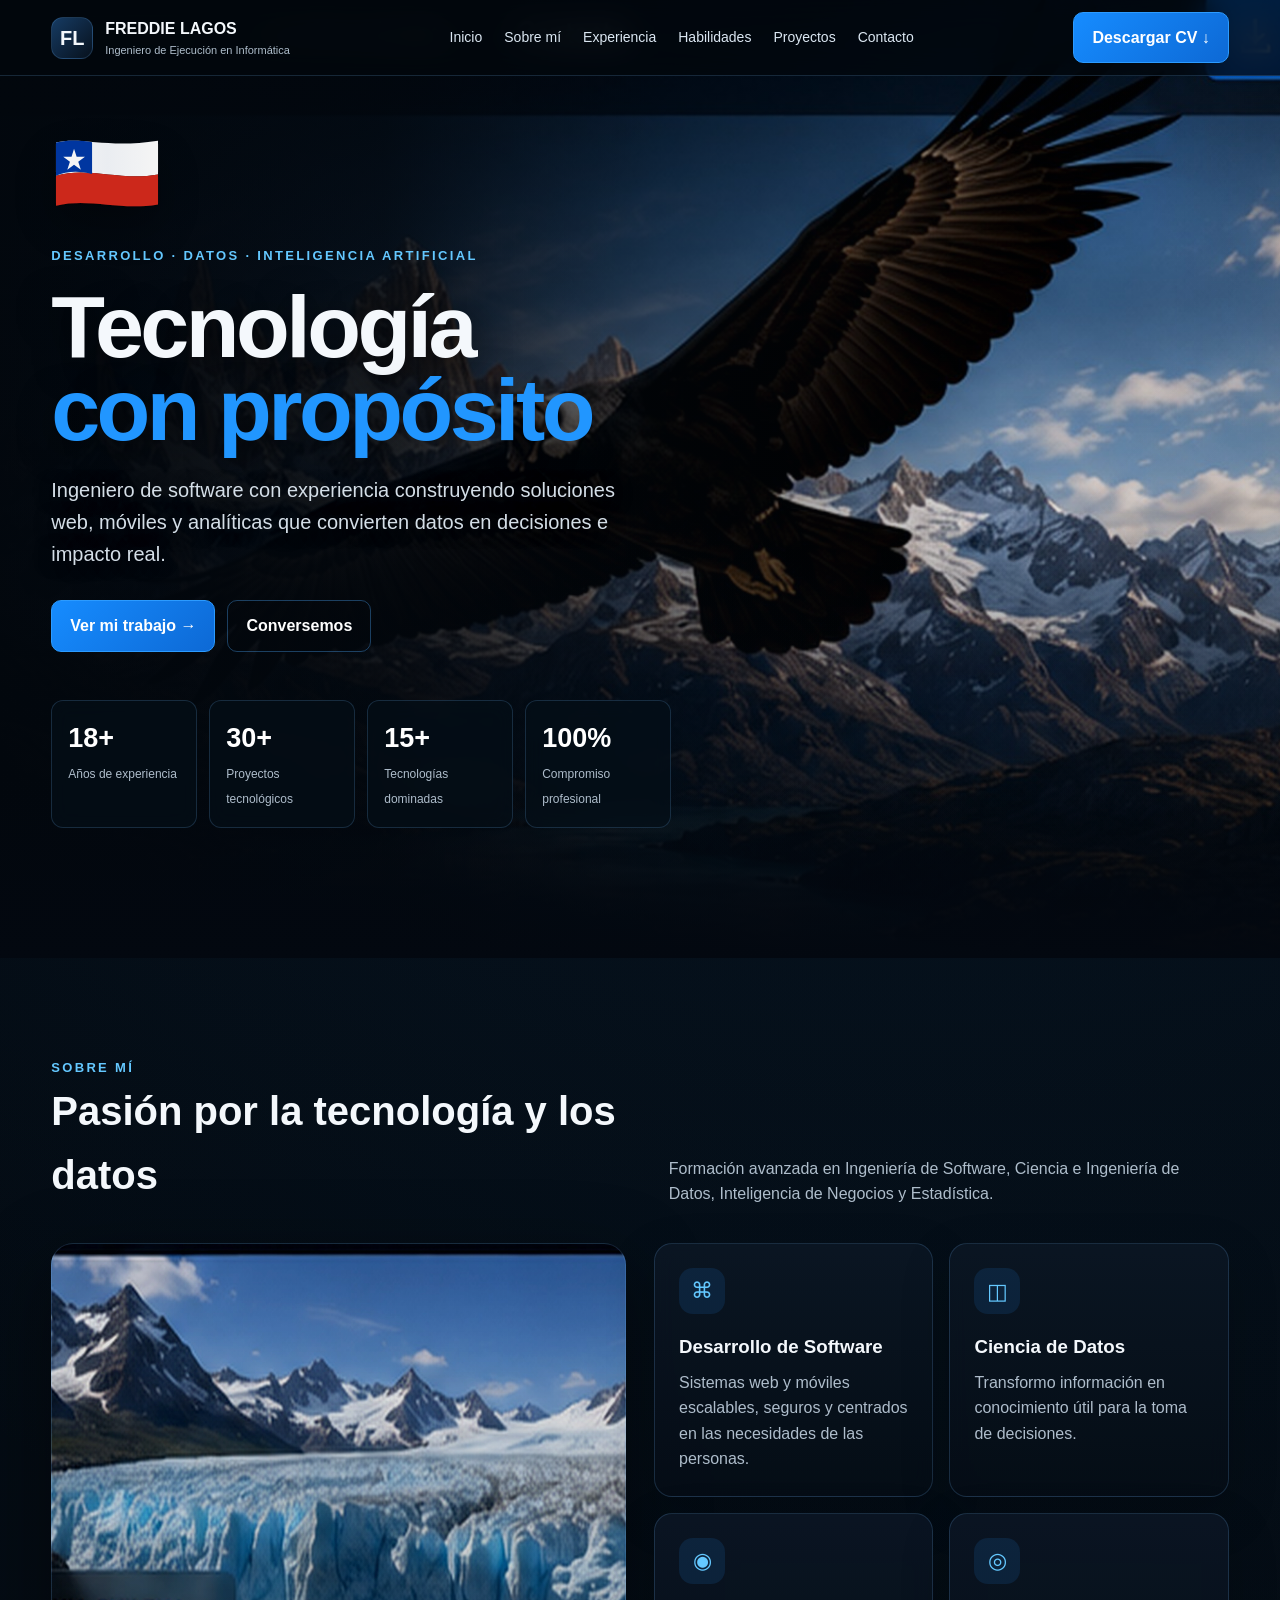
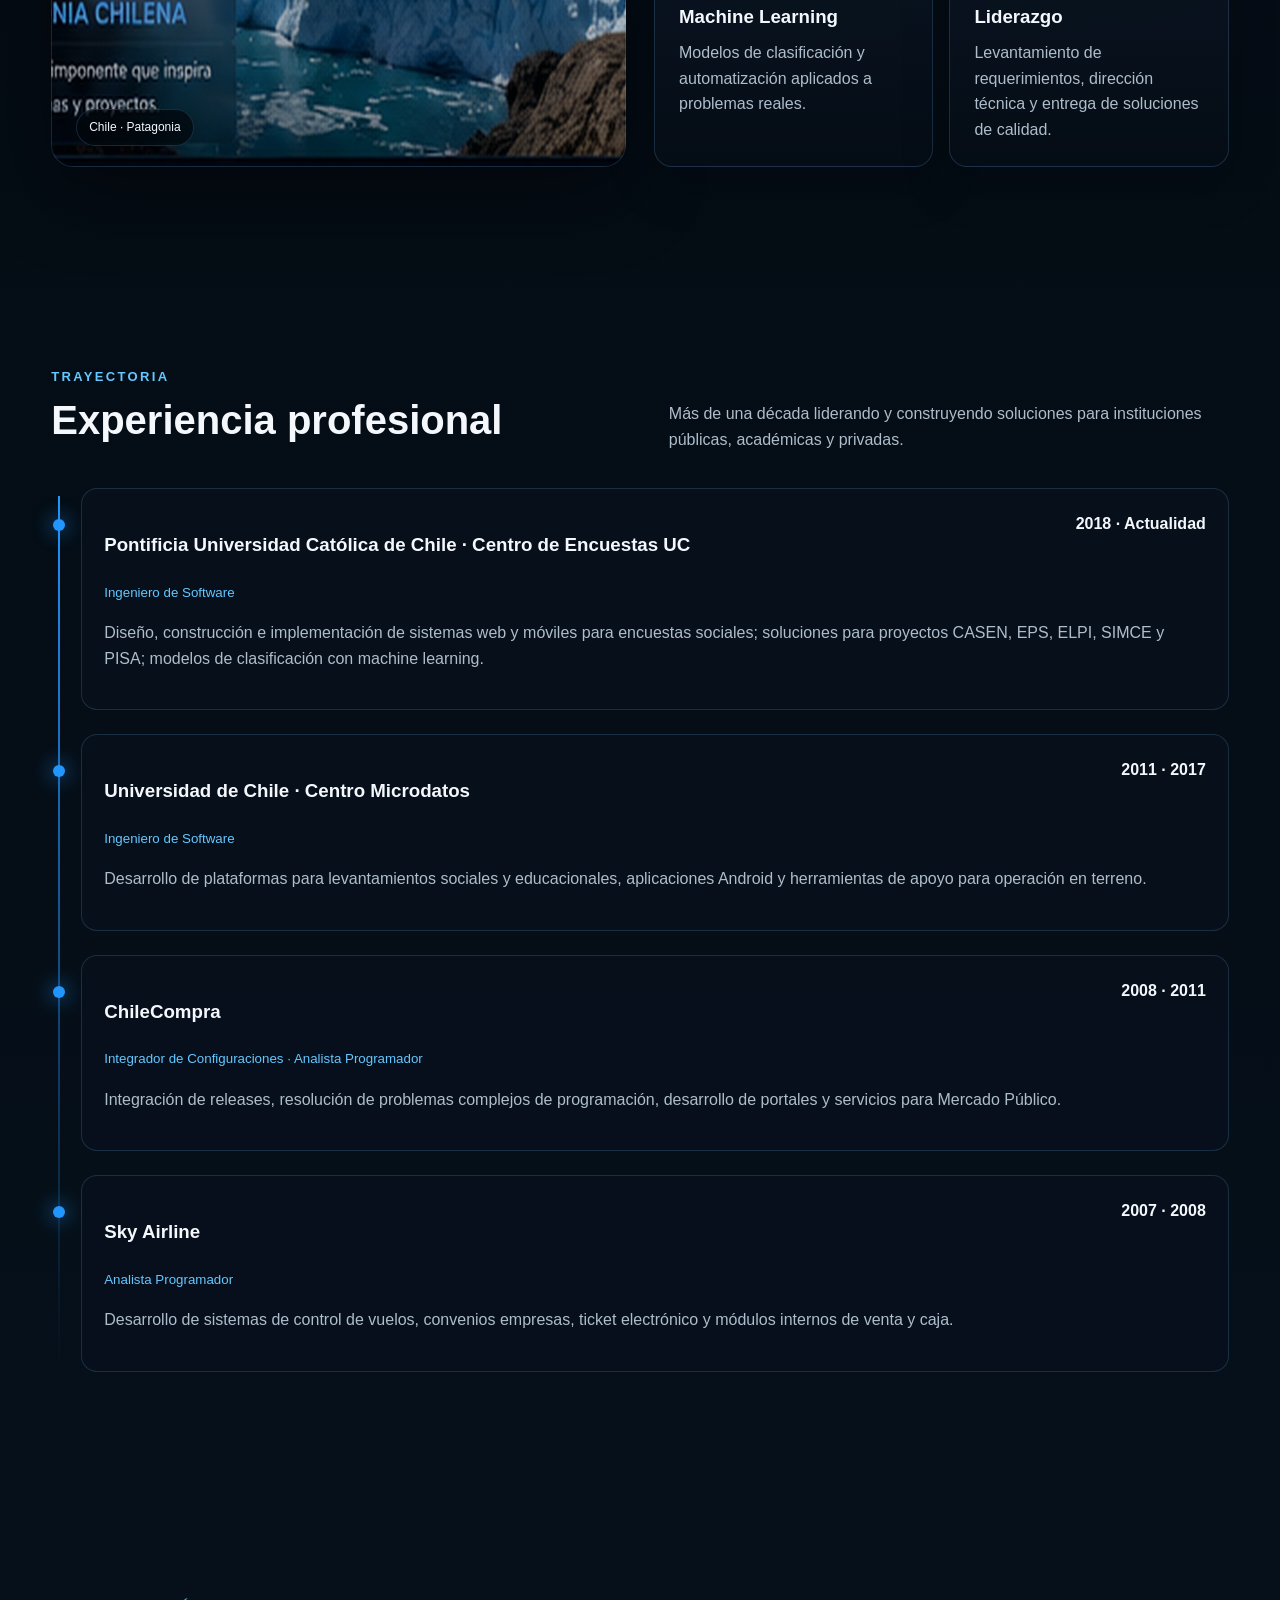
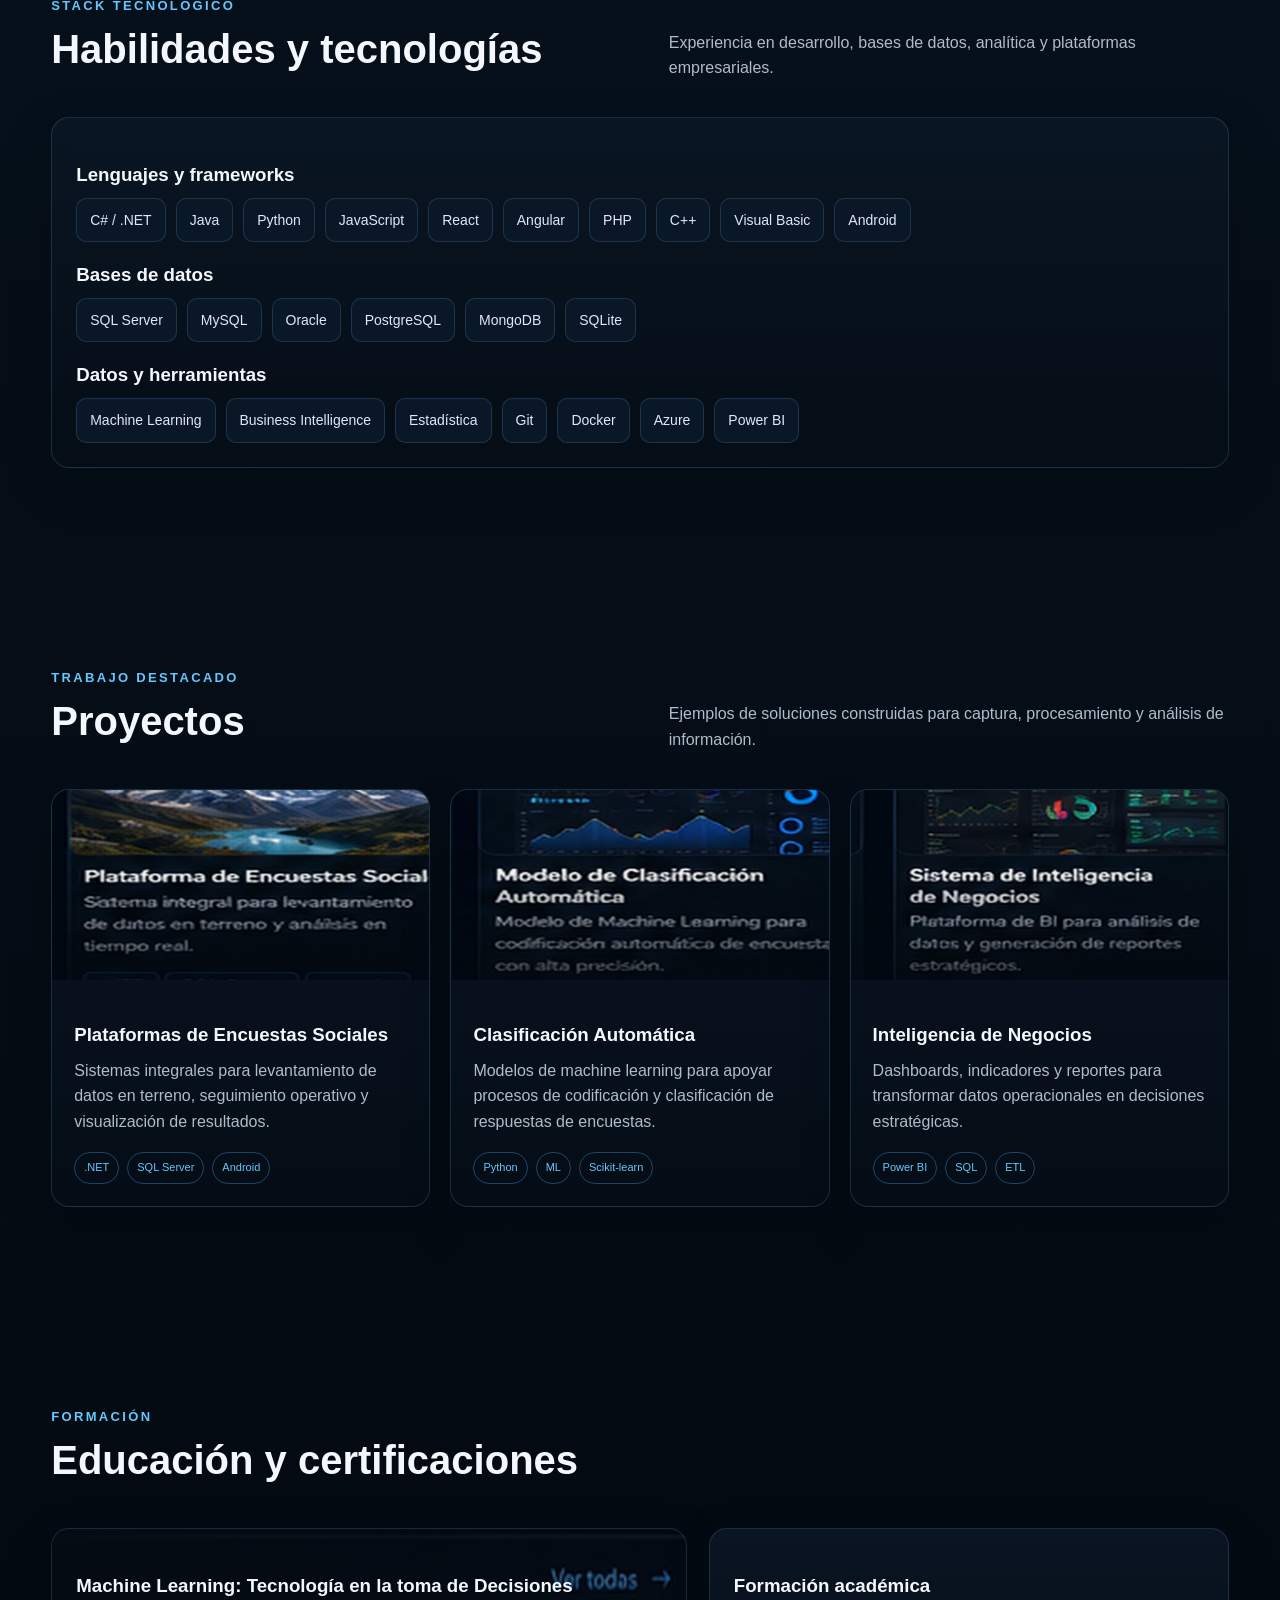
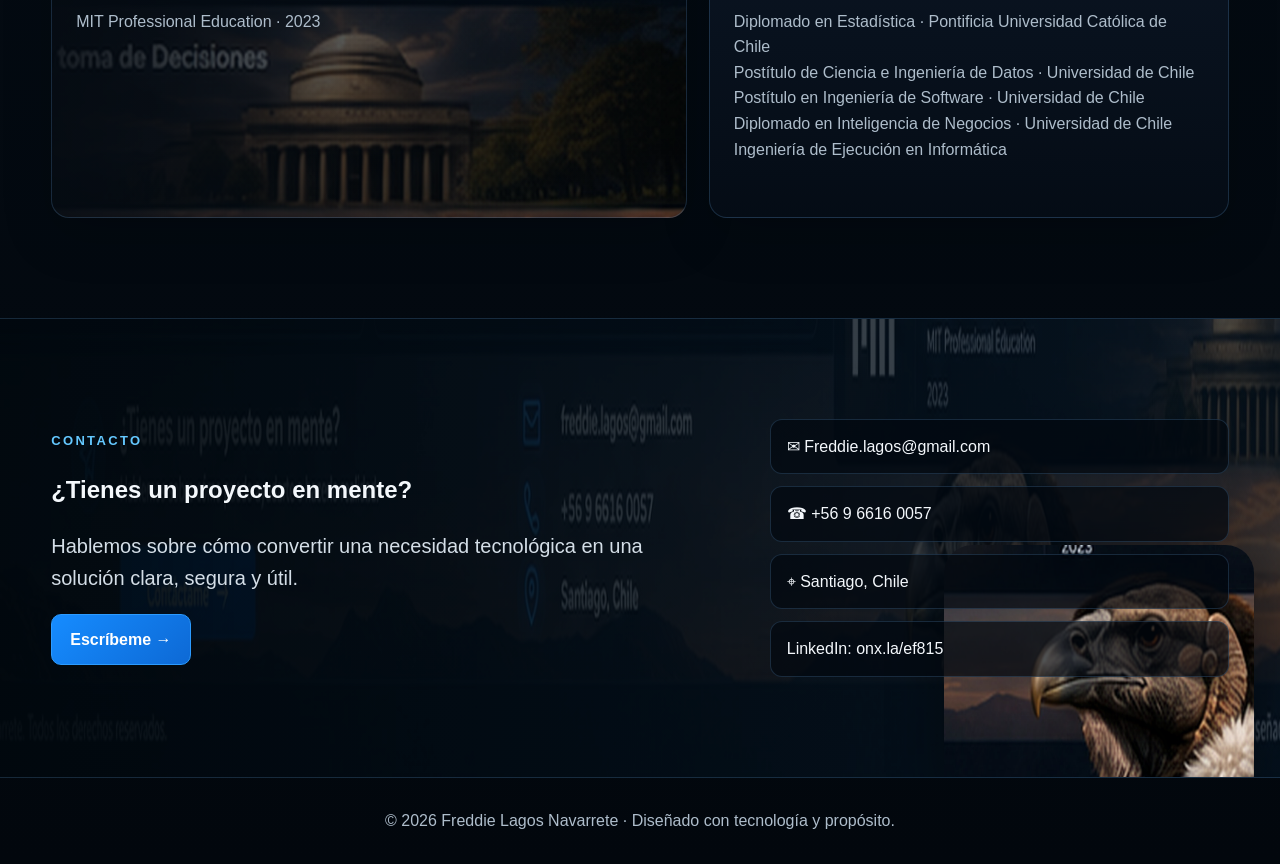
==== commit f329734d: "ddddddd ddddddddddd" ====
--- a/index.html
+++ b/index.html
@@ -6,6 +6,7 @@
 <meta name="description" content="Portafolio profesional de Freddie Lagos Navarrete, Ingeniero de Software especializado en desarrollo, datos, machine learning e inteligencia de negocios.">
 <meta name="theme-color" content="#030810">
 <title>Freddie Lagos | Ingeniería de Software y Datos</title>
+<link rel="preload" as="image" href="assets/img/hero-patagonia-condor.jpg">
 <link rel="stylesheet" href="css/styles.css">
 </head>
 <body>
@@ -94,9 +95,9 @@
   <div class="container">
     <div class="section-title reveal"><div><div class="kicker">Trabajo destacado</div><h2>Proyectos</h2></div><p>Ejemplos de soluciones construidas para captura, procesamiento y análisis de información.</p></div>
     <div class="projects">
-      <article class="project card reveal"><div class="project-media" style="background-image:url('assets/img/patagonia-realista.jpg')"></div><div class="project-body"><h3>Plataformas de Encuestas Sociales</h3><p>Sistemas integrales para levantamiento de datos en terreno, seguimiento operativo y visualización de resultados.</p><div class="tags"><span class="tag">.NET</span><span class="tag">SQL Server</span><span class="tag">Android</span></div></div></article>
-      <article class="project card reveal"><div class="project-media" style="background-image:linear-gradient(135deg,#081a2e,#183d60)"></div><div class="project-body"><h3>Clasificación Automática</h3><p>Modelos de machine learning para apoyar procesos de codificación y clasificación de respuestas de encuestas.</p><div class="tags"><span class="tag">Python</span><span class="tag">ML</span><span class="tag">Scikit-learn</span></div></div></article>
-      <article class="project card reveal"><div class="project-media" style="background-image:linear-gradient(135deg,#1d2d43,#0e7a87)"></div><div class="project-body"><h3>Inteligencia de Negocios</h3><p>Dashboards, indicadores y reportes para transformar datos operacionales en decisiones estratégicas.</p><div class="tags"><span class="tag">Power BI</span><span class="tag">SQL</span><span class="tag">ETL</span></div></div></article>
+      <article class="project card reveal"><div class="project-media" style="background-image:url('assets/img/proyecto-encuestas.jpg')"></div><div class="project-body"><h3>Plataformas de Encuestas Sociales</h3><p>Sistemas integrales para levantamiento de datos en terreno, seguimiento operativo y visualización de resultados.</p><div class="tags"><span class="tag">.NET</span><span class="tag">SQL Server</span><span class="tag">Android</span></div></div></article>
+      <article class="project card reveal"><div class="project-media" style="background-image:url('assets/img/proyecto-ml.jpg')"></div><div class="project-body"><h3>Clasificación Automática</h3><p>Modelos de machine learning para apoyar procesos de codificación y clasificación de respuestas de encuestas.</p><div class="tags"><span class="tag">Python</span><span class="tag">ML</span><span class="tag">Scikit-learn</span></div></div></article>
+      <article class="project card reveal"><div class="project-media" style="background-image:url('assets/img/proyecto-bi.jpg')"></div><div class="project-body"><h3>Inteligencia de Negocios</h3><p>Dashboards, indicadores y reportes para transformar datos operacionales en decisiones estratégicas.</p><div class="tags"><span class="tag">Power BI</span><span class="tag">SQL</span><span class="tag">ETL</span></div></div></article>
     </div>
   </div>
 </section>
--- a/css/styles.css
+++ b/css/styles.css
@@ -23,9 +23,9 @@
 .mobile-toggle{display:none}
 .hero{min-height:850px;display:grid;align-items:end;position:relative;padding-top:76px;overflow:hidden}
 .hero-bg{position:absolute;inset:0;background:
-linear-gradient(90deg,rgba(2,7,13,.99) 0%,rgba(2,7,13,.90) 28%,rgba(2,7,13,.48) 50%,rgba(2,7,13,.08) 76%),
-linear-gradient(0deg,rgba(2,7,13,.78),transparent 46%),
-url("../assets/img/patagonia-condor-realista.jpg") 64% center/cover no-repeat}
+linear-gradient(90deg,rgba(2,7,13,.99) 0%,rgba(2,7,13,.88) 30%,rgba(2,7,13,.48) 52%,rgba(2,7,13,.12) 78%),
+linear-gradient(0deg,rgba(2,7,13,.78),transparent 45%),
+url("../assets/img/hero-patagonia-condor.jpg") 66% center/cover no-repeat}
 .hero::after{content:"";position:absolute;inset:auto 0 0;height:180px;background:linear-gradient(transparent,var(--bg))}
 .flag{position:absolute;left:4%;top:120px;width:190px;z-index:2;filter:drop-shadow(0 18px 22px rgba(0,0,0,.35));animation:float 6s ease-in-out infinite}
 .hero-content{position:relative;z-index:3;padding:170px 0 130px;max-width:680px}
@@ -41,7 +41,10 @@
 .section-title{display:flex;justify-content:space-between;align-items:end;margin-bottom:36px;gap:20px}
 .section-title h2{font-size:40px;margin:0}.section-title p{margin:0;color:var(--muted);max-width:560px}
 .grid-2{display:grid;grid-template-columns:1fr 1fr;gap:28px}
-.about-visual{min-height:520px;border-radius:22px;background:url("../assets/img/patagonia-realista.jpg") center/cover;border:1px solid var(--line);position:relative;overflow:hidden;box-shadow:var(--shadow)}
+.about-visual{min-height:520px;border-radius:22px;background:
+linear-gradient(180deg,rgba(2,7,13,.08),rgba(2,7,13,.28)),
+url("../assets/img/patagonia-glaciar.jpg") center/cover no-repeat;
+border:1px solid var(--line);position:relative;overflow:hidden;box-shadow:var(--shadow)}
 .about-visual::after{content:"Chile · Patagonia";position:absolute;left:24px;bottom:20px;padding:8px 12px;border-radius:999px;background:rgba(2,7,13,.75);border:1px solid var(--line);font-size:12px}
 .cards{display:grid;grid-template-columns:1fr 1fr;gap:16px}
 .card{background:linear-gradient(180deg,rgba(11,22,36,.92),rgba(5,13,22,.92));border:1px solid var(--line);border-radius:18px;padding:24px;box-shadow:0 18px 50px rgba(0,0,0,.18);transition:.25s}
@@ -56,9 +59,12 @@
 .projects{display:grid;grid-template-columns:repeat(3,1fr);gap:20px}
 .project{overflow:hidden;padding:0}.project-media{height:190px;background-size:cover;background-position:center}.project-body{padding:22px}.tags{display:flex;flex-wrap:wrap;gap:8px;margin-top:18px}.tag{font-size:11px;padding:6px 9px;border-radius:999px;border:1px solid rgba(64,175,255,.35);color:var(--blue2)}
 .cert{display:grid;grid-template-columns:1.1fr .9fr;gap:22px}.mit{min-height:290px;background:
-linear-gradient(90deg,rgba(5,11,18,.95),rgba(5,11,18,.5)),
-url("../assets/img/patagonia-realista.jpg") center/cover}
-.contact{background:linear-gradient(90deg,rgba(1,8,14,.96),rgba(5,19,32,.78)),url("../assets/img/patagonia-realista.jpg") center/cover;border-top:1px solid var(--line);border-bottom:1px solid var(--line)}
+linear-gradient(90deg,rgba(5,11,18,.94),rgba(5,11,18,.38)),
+url("../assets/img/certificacion-mit.jpg") center/cover no-repeat}
+.contact{background:
+linear-gradient(90deg,rgba(1,8,14,.97),rgba(5,19,32,.72)),
+url("../assets/img/contacto-patagonia.jpg") center/cover no-repeat;
+border-top:1px solid var(--line);border-bottom:1px solid var(--line)}
 .contact-inner{display:grid;grid-template-columns:1.2fr .8fr;gap:30px;align-items:center}
 .contact-list{display:grid;gap:12px}.contact-item{padding:14px 16px;border-radius:12px;background:rgba(2,8,15,.68);border:1px solid var(--line)}
 footer{padding:30px 0;color:var(--muted);text-align:center}
@@ -84,6 +90,25 @@
 .hero h1{text-shadow:0 8px 34px rgba(0,0,0,.55)}
 .hero-bg::after{content:"";position:absolute;inset:0;background:radial-gradient(circle at 69% 36%,transparent 0 23%,rgba(2,7,13,.08) 42%,rgba(2,7,13,.45) 100%);pointer-events:none}
 @media(max-width:900px){
-  .hero-bg{background-position:68% center}
+  .hero-bg{position:absolute;inset:0;background:
+linear-gradient(90deg,rgba(2,7,13,.99) 0%,rgba(2,7,13,.88) 30%,rgba(2,7,13,.48) 52%,rgba(2,7,13,.12) 78%),
+linear-gradient(0deg,rgba(2,7,13,.78),transparent 45%),
+url("../assets/img/hero-patagonia-condor.jpg") 66% center/cover no-repeat}
   .flag{left:6%;top:118px;width:92px}
 }
+
+/* Versión fotorealista completa */
+body{background:
+radial-gradient(circle at 72% 0%,rgba(28,91,144,.18),transparent 30%),
+linear-gradient(180deg,#02070d,#06101a 55%,#02070d)}
+.card{backdrop-filter:blur(10px)}
+.project-media{position:relative}
+.project-media::after{content:"";position:absolute;inset:0;background:linear-gradient(transparent 40%,rgba(2,7,13,.65))}
+.hero-bg::after{content:"";position:absolute;inset:0;background:
+radial-gradient(circle at 70% 32%,transparent 0 24%,rgba(2,7,13,.1) 46%,rgba(2,7,13,.42) 100%);pointer-events:none}
+.contact{position:relative;overflow:hidden}
+.contact::after{content:"";position:absolute;right:2%;bottom:-6%;width:310px;height:260px;
+background:url("../assets/img/condor-detalle.jpg") center/cover no-repeat;border-radius:28px 28px 0 0;
+opacity:.95;box-shadow:0 0 60px rgba(0,0,0,.45)}
+.contact-inner{position:relative;z-index:2}
+@media(max-width:900px){.contact::after{opacity:.28;width:260px}}
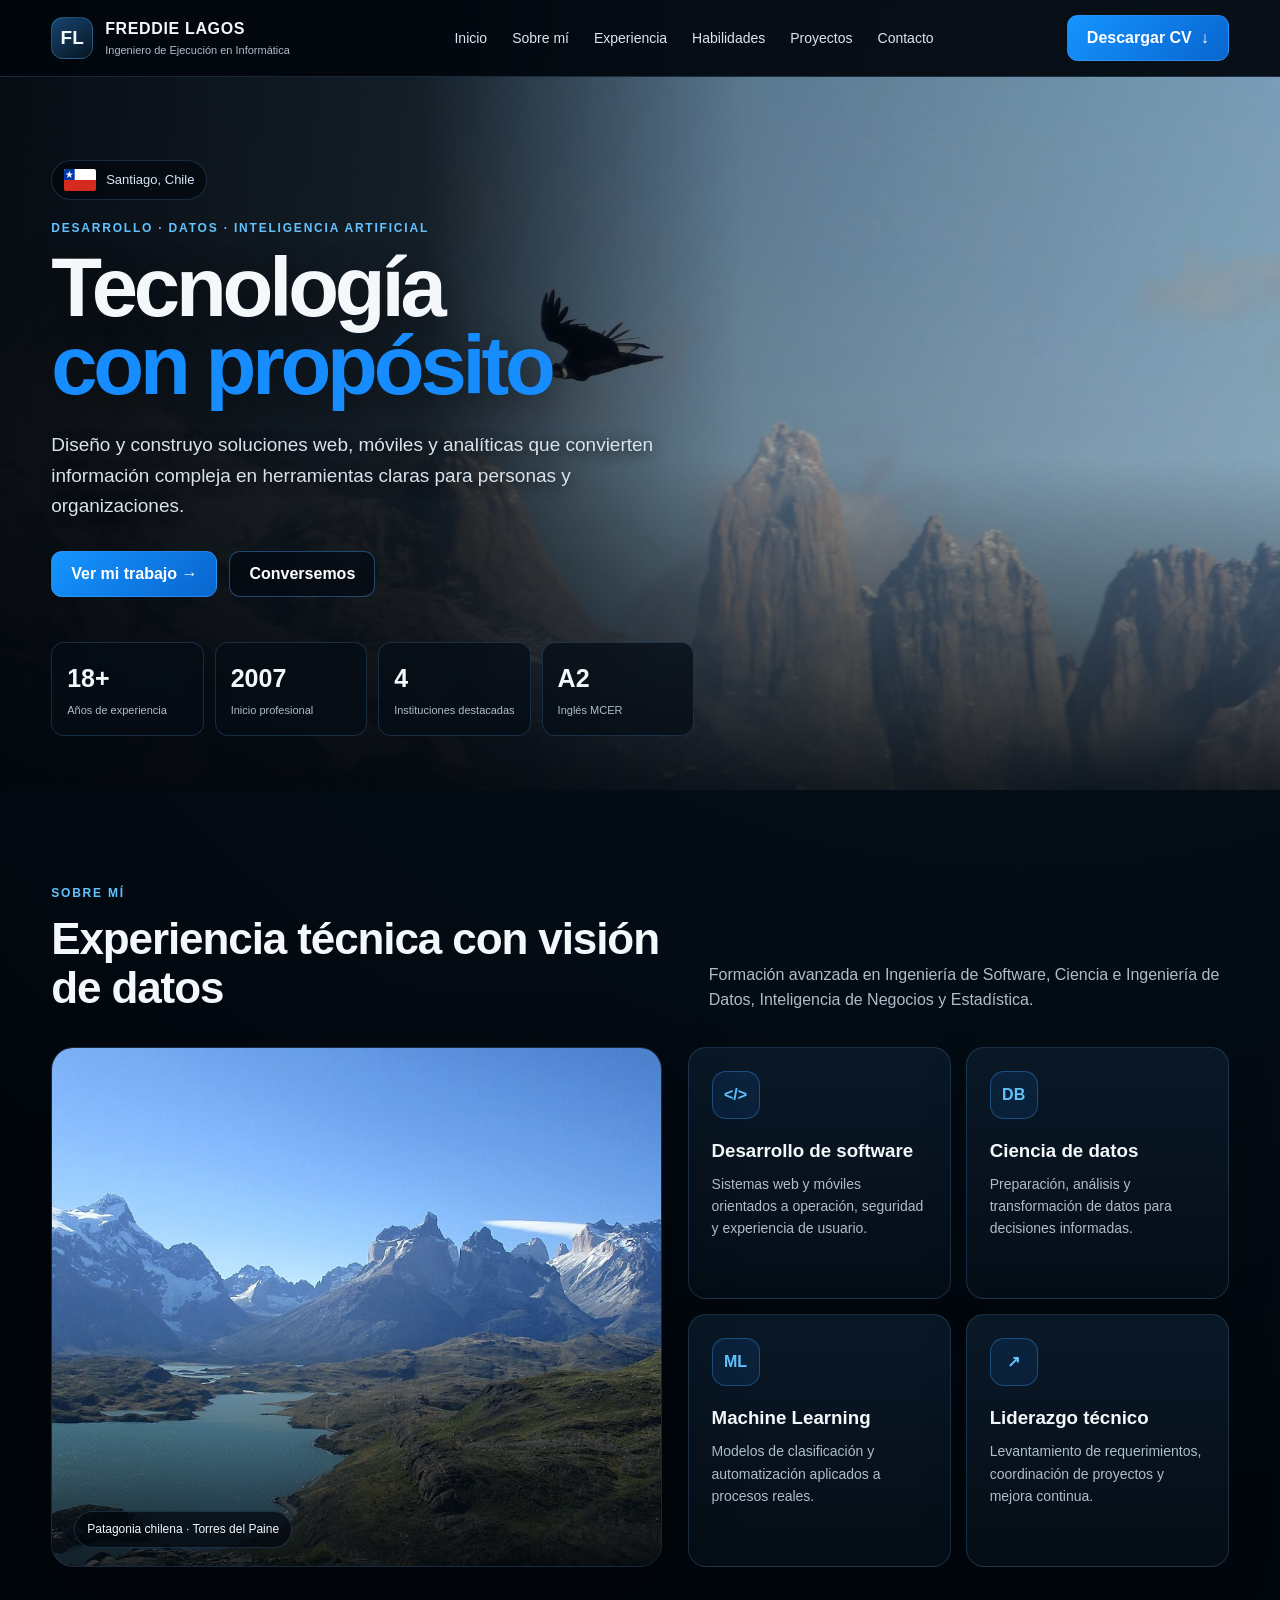
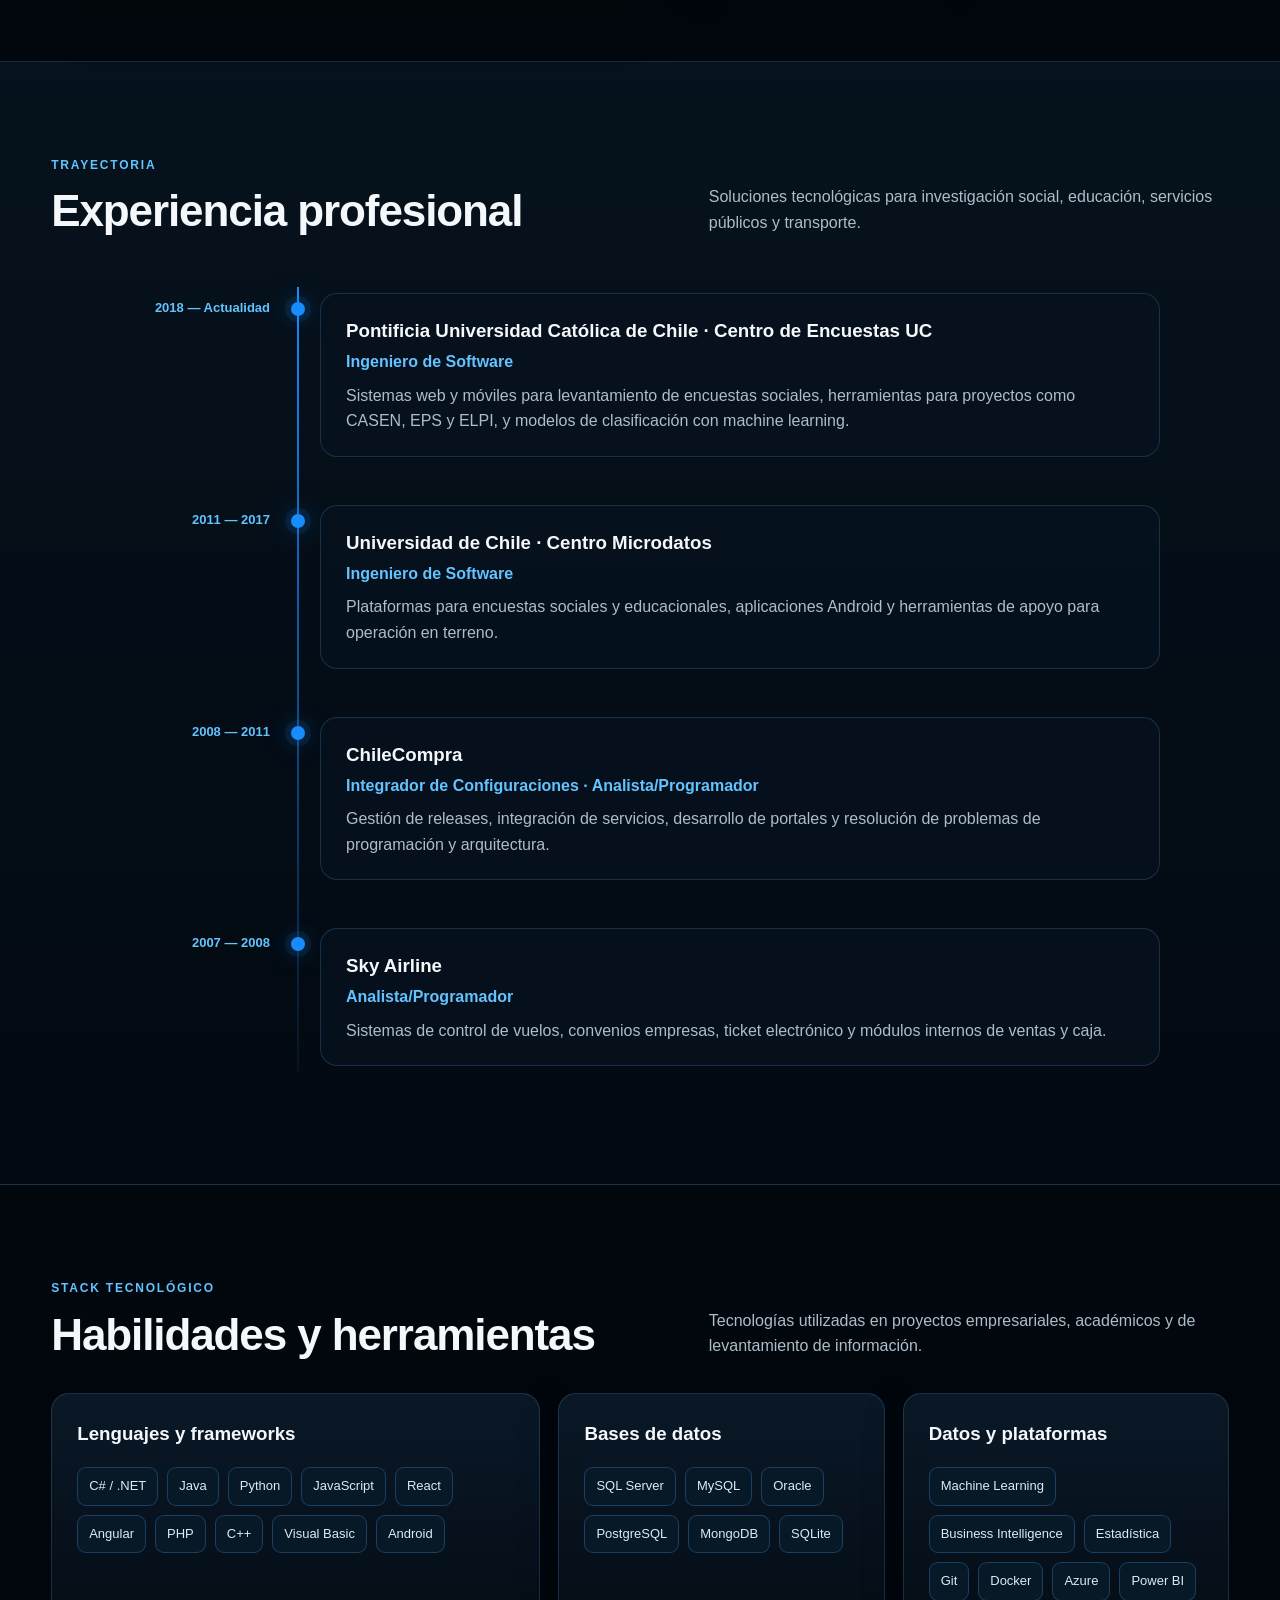
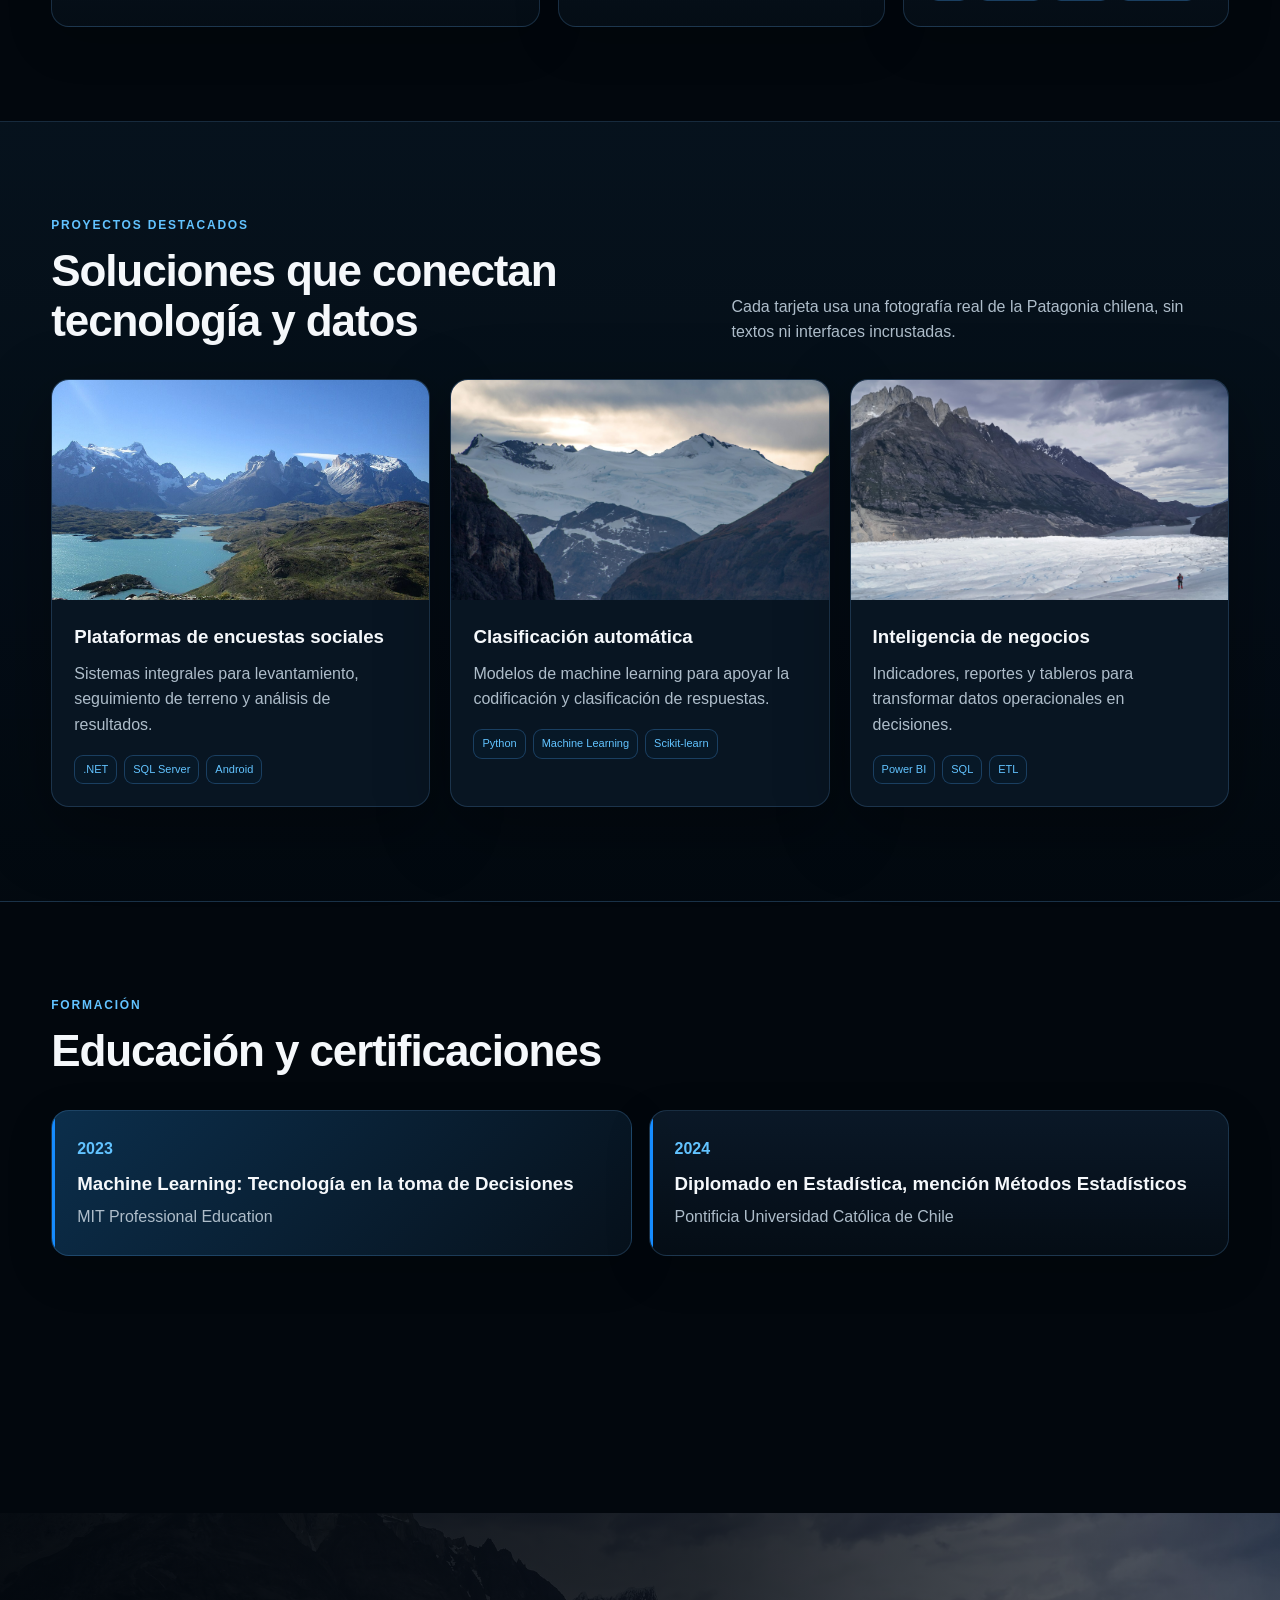
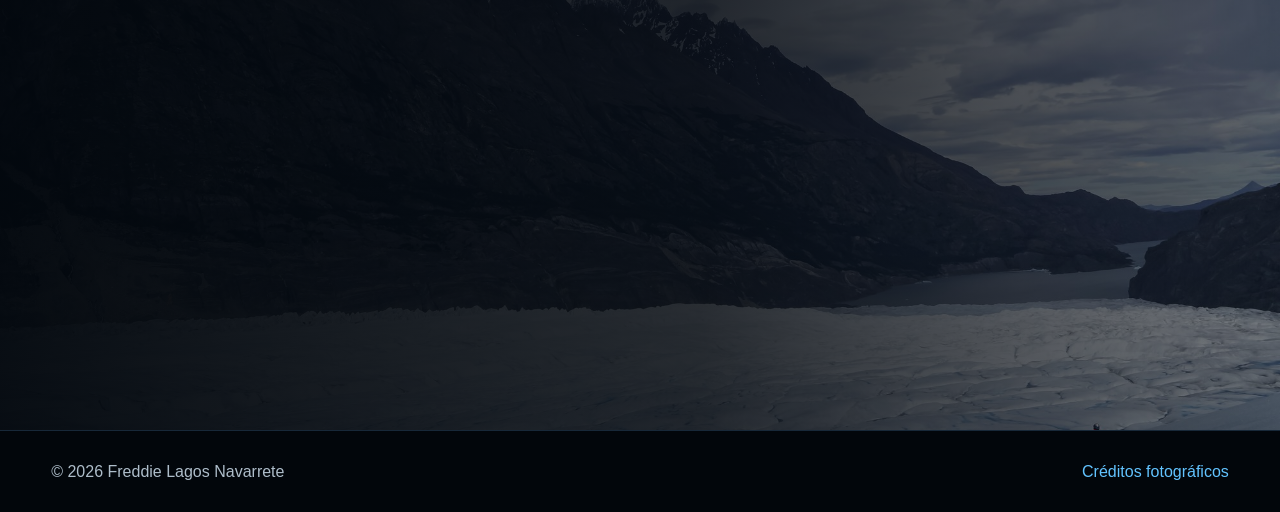
==== commit 52bc9b77: "dddd ddddddd" ====
--- a/index.html
+++ b/index.html
@@ -1,131 +1,313 @@
 <!doctype html>
 <html lang="es">
 <head>
-<meta charset="utf-8">
-<meta name="viewport" content="width=device-width,initial-scale=1">
-<meta name="description" content="Portafolio profesional de Freddie Lagos Navarrete, Ingeniero de Software especializado en desarrollo, datos, machine learning e inteligencia de negocios.">
-<meta name="theme-color" content="#030810">
-<title>Freddie Lagos | Ingeniería de Software y Datos</title>
-<link rel="preload" as="image" href="assets/img/hero-patagonia-condor.jpg">
-<link rel="stylesheet" href="css/styles.css">
+  <meta charset="utf-8">
+  <meta name="viewport" content="width=device-width,initial-scale=1">
+  <meta name="description" content="Portafolio profesional de Freddie Lagos Navarrete, Ingeniero de Software especializado en desarrollo, datos, inteligencia de negocios y machine learning.">
+  <meta name="theme-color" content="#030810">
+  <title>Freddie Lagos | Software, Datos e IA</title>
+  <link rel="preload" as="image" href="assets/img/hero-condor.jpg">
+  <link rel="stylesheet" href="css/styles.css">
 </head>
 <body>
-<nav class="nav">
-  <div class="container nav-inner">
-    <a class="brand" href="#inicio">
-      <span class="brand-mark">FL</span>
-      <span>FREDDIE LAGOS<small>Ingeniero de Ejecución en Informática</small></span>
+<header class="site-header">
+  <div class="container nav-wrap">
+    <a class="brand" href="#inicio" aria-label="Inicio">
+      <span class="brand-icon">FL</span>
+      <span class="brand-text">
+        <strong>Freddie Lagos</strong>
+        <small>Ingeniero de Ejecución en Informática</small>
+      </span>
     </a>
-    <div class="nav-links">
-      <a href="#inicio">Inicio</a><a href="#sobre-mi">Sobre mí</a><a href="#experiencia">Experiencia</a>
-      <a href="#habilidades">Habilidades</a><a href="#proyectos">Proyectos</a><a href="#contacto">Contacto</a>
-    </div>
-    <div class="nav-actions">
-      <button class="btn mobile-toggle" aria-label="Abrir menú">☰</button>
-      <a class="btn btn-primary" href="assets/CV-Freddie-Lagos.pdf" download>Descargar CV ↓</a>
-    </div>
-  </div>
-</nav>
-
-<header class="hero" id="inicio">
-  <div class="hero-bg"></div>
-  <img class="flag" src="assets/img/chile-flag.svg" alt="Bandera de Chile">
-  <div class="container">
-    <div class="hero-content">
-      <div class="kicker">Desarrollo · Datos · Inteligencia Artificial</div>
-      <h1>Tecnología<br><span>con propósito</span></h1>
-      <p class="lead">Ingeniero de software con experiencia construyendo soluciones web, móviles y analíticas que convierten datos en decisiones e impacto real.</p>
-      <div class="hero-cta">
-        <a class="btn btn-primary" href="#proyectos">Ver mi trabajo →</a>
-        <a class="btn" href="#contacto">Conversemos</a>
-      </div>
-      <div class="stats">
-        <div class="stat"><strong>18+</strong><span>Años de experiencia</span></div>
-        <div class="stat"><strong>30+</strong><span>Proyectos tecnológicos</span></div>
-        <div class="stat"><strong>15+</strong><span>Tecnologías dominadas</span></div>
-        <div class="stat"><strong>100%</strong><span>Compromiso profesional</span></div>
-      </div>
-    </div>
+
+    <button class="menu-button" type="button" aria-label="Abrir menú" aria-expanded="false">☰</button>
+
+    <nav class="main-nav" aria-label="Navegación principal">
+      <a href="#inicio">Inicio</a>
+      <a href="#perfil">Sobre mí</a>
+      <a href="#experiencia">Experiencia</a>
+      <a href="#habilidades">Habilidades</a>
+      <a href="#proyectos">Proyectos</a>
+      <a href="#contacto">Contacto</a>
+    </nav>
+
+    <a class="button button-primary nav-cv" href="assets/CV-Freddie-Lagos.pdf" download>
+      Descargar CV <span aria-hidden="true">↓</span>
+    </a>
   </div>
 </header>
 
 <main>
-<section id="sobre-mi">
-  <div class="container">
-    <div class="section-title reveal"><div><div class="kicker">Sobre mí</div><h2>Pasión por la tecnología y los datos</h2></div><p>Formación avanzada en Ingeniería de Software, Ciencia e Ingeniería de Datos, Inteligencia de Negocios y Estadística.</p></div>
-    <div class="grid-2">
-      <div class="about-visual reveal"></div>
-      <div class="cards">
-        <article class="card reveal"><div class="card-icon">⌘</div><h3>Desarrollo de Software</h3><p>Sistemas web y móviles escalables, seguros y centrados en las necesidades de las personas.</p></article>
-        <article class="card reveal"><div class="card-icon">◫</div><h3>Ciencia de Datos</h3><p>Transformo información en conocimiento útil para la toma de decisiones.</p></article>
-        <article class="card reveal"><div class="card-icon">◉</div><h3>Machine Learning</h3><p>Modelos de clasificación y automatización aplicados a problemas reales.</p></article>
-        <article class="card reveal"><div class="card-icon">◎</div><h3>Liderazgo</h3><p>Levantamiento de requerimientos, dirección técnica y entrega de soluciones de calidad.</p></article>
-      </div>
-    </div>
+  <section class="hero" id="inicio">
+    <div class="hero-overlay"></div>
+    <div class="container hero-inner">
+      <div class="hero-copy reveal">
+        <div class="country-label">
+          <img src="assets/img/chile.svg" alt="Bandera de Chile">
+          <span>Santiago, Chile</span>
+        </div>
+
+        <p class="eyebrow">DESARROLLO · DATOS · INTELIGENCIA ARTIFICIAL</p>
+        <h1>Tecnología<br><span>con propósito</span></h1>
+        <p class="hero-lead">
+          Diseño y construyo soluciones web, móviles y analíticas que convierten
+          información compleja en herramientas claras para personas y organizaciones.
+        </p>
+
+        <div class="hero-actions">
+          <a class="button button-primary" href="#proyectos">Ver mi trabajo →</a>
+          <a class="button button-secondary" href="#contacto">Conversemos</a>
+        </div>
+
+        <div class="hero-facts" aria-label="Resumen profesional">
+          <div><strong>18+</strong><span>Años de experiencia</span></div>
+          <div><strong>2007</strong><span>Inicio profesional</span></div>
+          <div><strong>4</strong><span>Instituciones destacadas</span></div>
+          <div><strong>A2</strong><span>Inglés MCER</span></div>
+        </div>
+      </div>
+    </div>
+  </section>
+
+  <section class="section" id="perfil">
+    <div class="container">
+      <div class="section-heading reveal">
+        <div>
+          <p class="eyebrow">SOBRE MÍ</p>
+          <h2>Experiencia técnica con visión de datos</h2>
+        </div>
+        <p>
+          Formación avanzada en Ingeniería de Software, Ciencia e Ingeniería de Datos,
+          Inteligencia de Negocios y Estadística.
+        </p>
+      </div>
+
+      <div class="profile-grid">
+        <figure class="real-photo reveal">
+          <img src="assets/img/torres-del-paine.jpg" alt="Paisaje real de Torres del Paine, Patagonia chilena">
+          <figcaption>Patagonia chilena · Torres del Paine</figcaption>
+        </figure>
+
+        <div class="expertise-grid">
+          <article class="feature-card reveal">
+            <span class="feature-icon">&lt;/&gt;</span>
+            <h3>Desarrollo de software</h3>
+            <p>Sistemas web y móviles orientados a operación, seguridad y experiencia de usuario.</p>
+          </article>
+          <article class="feature-card reveal">
+            <span class="feature-icon">DB</span>
+            <h3>Ciencia de datos</h3>
+            <p>Preparación, análisis y transformación de datos para decisiones informadas.</p>
+          </article>
+          <article class="feature-card reveal">
+            <span class="feature-icon">ML</span>
+            <h3>Machine Learning</h3>
+            <p>Modelos de clasificación y automatización aplicados a procesos reales.</p>
+          </article>
+          <article class="feature-card reveal">
+            <span class="feature-icon">↗</span>
+            <h3>Liderazgo técnico</h3>
+            <p>Levantamiento de requerimientos, coordinación de proyectos y mejora continua.</p>
+          </article>
+        </div>
+      </div>
+    </div>
+  </section>
+
+  <section class="section section-alt" id="experiencia">
+    <div class="container">
+      <div class="section-heading reveal">
+        <div>
+          <p class="eyebrow">TRAYECTORIA</p>
+          <h2>Experiencia profesional</h2>
+        </div>
+        <p>Soluciones tecnológicas para investigación social, educación, servicios públicos y transporte.</p>
+      </div>
+
+      <div class="timeline">
+        <article class="timeline-item reveal">
+          <div class="timeline-date">2018 — Actualidad</div>
+          <div>
+            <h3>Pontificia Universidad Católica de Chile · Centro de Encuestas UC</h3>
+            <p class="role">Ingeniero de Software</p>
+            <p>Sistemas web y móviles para levantamiento de encuestas sociales, herramientas para proyectos como CASEN, EPS y ELPI, y modelos de clasificación con machine learning.</p>
+          </div>
+        </article>
+
+        <article class="timeline-item reveal">
+          <div class="timeline-date">2011 — 2017</div>
+          <div>
+            <h3>Universidad de Chile · Centro Microdatos</h3>
+            <p class="role">Ingeniero de Software</p>
+            <p>Plataformas para encuestas sociales y educacionales, aplicaciones Android y herramientas de apoyo para operación en terreno.</p>
+          </div>
+        </article>
+
+        <article class="timeline-item reveal">
+          <div class="timeline-date">2008 — 2011</div>
+          <div>
+            <h3>ChileCompra</h3>
+            <p class="role">Integrador de Configuraciones · Analista/Programador</p>
+            <p>Gestión de releases, integración de servicios, desarrollo de portales y resolución de problemas de programación y arquitectura.</p>
+          </div>
+        </article>
+
+        <article class="timeline-item reveal">
+          <div class="timeline-date">2007 — 2008</div>
+          <div>
+            <h3>Sky Airline</h3>
+            <p class="role">Analista/Programador</p>
+            <p>Sistemas de control de vuelos, convenios empresas, ticket electrónico y módulos internos de ventas y caja.</p>
+          </div>
+        </article>
+      </div>
+    </div>
+  </section>
+
+  <section class="section" id="habilidades">
+    <div class="container">
+      <div class="section-heading reveal">
+        <div>
+          <p class="eyebrow">STACK TECNOLÓGICO</p>
+          <h2>Habilidades y herramientas</h2>
+        </div>
+        <p>Tecnologías utilizadas en proyectos empresariales, académicos y de levantamiento de información.</p>
+      </div>
+
+      <div class="skills-layout">
+        <article class="skills-card reveal">
+          <h3>Lenguajes y frameworks</h3>
+          <div class="chips">
+            <span>C# / .NET</span><span>Java</span><span>Python</span><span>JavaScript</span>
+            <span>React</span><span>Angular</span><span>PHP</span><span>C++</span>
+            <span>Visual Basic</span><span>Android</span>
+          </div>
+        </article>
+
+        <article class="skills-card reveal">
+          <h3>Bases de datos</h3>
+          <div class="chips">
+            <span>SQL Server</span><span>MySQL</span><span>Oracle</span>
+            <span>PostgreSQL</span><span>MongoDB</span><span>SQLite</span>
+          </div>
+        </article>
+
+        <article class="skills-card reveal">
+          <h3>Datos y plataformas</h3>
+          <div class="chips">
+            <span>Machine Learning</span><span>Business Intelligence</span><span>Estadística</span>
+            <span>Git</span><span>Docker</span><span>Azure</span><span>Power BI</span>
+          </div>
+        </article>
+      </div>
+    </div>
+  </section>
+
+  <section class="section section-alt" id="proyectos">
+    <div class="container">
+      <div class="section-heading reveal">
+        <div>
+          <p class="eyebrow">PROYECTOS DESTACADOS</p>
+          <h2>Soluciones que conectan tecnología y datos</h2>
+        </div>
+        <p>Cada tarjeta usa una fotografía real de la Patagonia chilena, sin textos ni interfaces incrustadas.</p>
+      </div>
+
+      <div class="project-grid">
+        <article class="project-card reveal">
+          <img src="assets/img/torres-del-paine.jpg" alt="Torres del Paine y lago Pehoé">
+          <div class="project-content">
+            <h3>Plataformas de encuestas sociales</h3>
+            <p>Sistemas integrales para levantamiento, seguimiento de terreno y análisis de resultados.</p>
+            <div class="project-tags"><span>.NET</span><span>SQL Server</span><span>Android</span></div>
+          </div>
+        </article>
+
+        <article class="project-card reveal">
+          <img src="assets/img/glaciares-patagonia.jpg" alt="Glaciares reales del Parque Nacional Patagonia, Chile">
+          <div class="project-content">
+            <h3>Clasificación automática</h3>
+            <p>Modelos de machine learning para apoyar la codificación y clasificación de respuestas.</p>
+            <div class="project-tags"><span>Python</span><span>Machine Learning</span><span>Scikit-learn</span></div>
+          </div>
+        </article>
+
+        <article class="project-card reveal">
+          <img src="assets/img/glaciar-grey.jpg" alt="Glaciar Grey en Torres del Paine, Patagonia chilena">
+          <div class="project-content">
+            <h3>Inteligencia de negocios</h3>
+            <p>Indicadores, reportes y tableros para transformar datos operacionales en decisiones.</p>
+            <div class="project-tags"><span>Power BI</span><span>SQL</span><span>ETL</span></div>
+          </div>
+        </article>
+      </div>
+    </div>
+  </section>
+
+  <section class="section" id="formacion">
+    <div class="container">
+      <div class="section-heading reveal">
+        <div>
+          <p class="eyebrow">FORMACIÓN</p>
+          <h2>Educación y certificaciones</h2>
+        </div>
+      </div>
+
+      <div class="education-grid">
+        <article class="education-card accent reveal">
+          <p class="education-year">2023</p>
+          <h3>Machine Learning: Tecnología en la toma de Decisiones</h3>
+          <p>MIT Professional Education</p>
+        </article>
+
+        <article class="education-card reveal">
+          <p class="education-year">2024</p>
+          <h3>Diplomado en Estadística, mención Métodos Estadísticos</h3>
+          <p>Pontificia Universidad Católica de Chile</p>
+        </article>
+
+        <article class="education-card reveal">
+          <p class="education-year">2021</p>
+          <h3>Postítulo de Ciencia e Ingeniería de Datos</h3>
+          <p>Universidad de Chile</p>
+        </article>
+
+        <article class="education-card reveal">
+          <p class="education-year">2018</p>
+          <h3>Postítulo en Ingeniería de Software</h3>
+          <p>Universidad de Chile</p>
+        </article>
+      </div>
+    </div>
+  </section>
+
+  <section class="contact-section" id="contacto">
+    <div class="contact-backdrop"></div>
+    <div class="container contact-grid">
+      <div class="reveal">
+        <p class="eyebrow">CONTACTO</p>
+        <h2>¿Tienes un proyecto en mente?</h2>
+        <p>Conversemos sobre cómo transformar una necesidad en una solución tecnológica clara y útil.</p>
+        <a class="button button-primary" href="mailto:Freddie.lagos@gmail.com">Escríbeme →</a>
+      </div>
+
+      <div class="contact-card reveal">
+        <a href="mailto:Freddie.lagos@gmail.com"><span>Correo</span>Freddie.lagos@gmail.com</a>
+        <a href="tel:+56966160057"><span>Teléfono</span>+56 9 6616 0057</a>
+        <div><span>Ubicación</span>Santiago, Chile</div>
+        <a href="https://onx.la/ef815" target="_blank" rel="noopener"><span>LinkedIn</span>Ver perfil profesional</a>
+      </div>
+    </div>
+  </section>
+</main>
+
+<footer class="site-footer">
+  <div class="container footer-inner">
+    <span>© <span data-year></span> Freddie Lagos Navarrete</span>
+    <a href="creditos.html">Créditos fotográficos</a>
   </div>
-</section>
-
-<section id="experiencia">
-  <div class="container">
-    <div class="section-title reveal"><div><div class="kicker">Trayectoria</div><h2>Experiencia profesional</h2></div><p>Más de una década liderando y construyendo soluciones para instituciones públicas, académicas y privadas.</p></div>
-    <div class="timeline">
-      <article class="job reveal"><div class="job-head"><div><h3>Pontificia Universidad Católica de Chile · Centro de Encuestas UC</h3><small>Ingeniero de Software</small></div><strong>2018 · Actualidad</strong></div><p>Diseño, construcción e implementación de sistemas web y móviles para encuestas sociales; soluciones para proyectos CASEN, EPS, ELPI, SIMCE y PISA; modelos de clasificación con machine learning.</p></article>
-      <article class="job reveal"><div class="job-head"><div><h3>Universidad de Chile · Centro Microdatos</h3><small>Ingeniero de Software</small></div><strong>2011 · 2017</strong></div><p>Desarrollo de plataformas para levantamientos sociales y educacionales, aplicaciones Android y herramientas de apoyo para operación en terreno.</p></article>
-      <article class="job reveal"><div class="job-head"><div><h3>ChileCompra</h3><small>Integrador de Configuraciones · Analista Programador</small></div><strong>2008 · 2011</strong></div><p>Integración de releases, resolución de problemas complejos de programación, desarrollo de portales y servicios para Mercado Público.</p></article>
-      <article class="job reveal"><div class="job-head"><div><h3>Sky Airline</h3><small>Analista Programador</small></div><strong>2007 · 2008</strong></div><p>Desarrollo de sistemas de control de vuelos, convenios empresas, ticket electrónico y módulos internos de venta y caja.</p></article>
-    </div>
-  </div>
-</section>
-
-<section id="habilidades">
-  <div class="container">
-    <div class="section-title reveal"><div><div class="kicker">Stack tecnológico</div><h2>Habilidades y tecnologías</h2></div><p>Experiencia en desarrollo, bases de datos, analítica y plataformas empresariales.</p></div>
-    <div class="card reveal">
-      <h3>Lenguajes y frameworks</h3>
-      <div class="skills"><span class="skill">C# / .NET</span><span class="skill">Java</span><span class="skill">Python</span><span class="skill">JavaScript</span><span class="skill">React</span><span class="skill">Angular</span><span class="skill">PHP</span><span class="skill">C++</span><span class="skill">Visual Basic</span><span class="skill">Android</span></div>
-      <h3>Bases de datos</h3>
-      <div class="skills"><span class="skill">SQL Server</span><span class="skill">MySQL</span><span class="skill">Oracle</span><span class="skill">PostgreSQL</span><span class="skill">MongoDB</span><span class="skill">SQLite</span></div>
-      <h3>Datos y herramientas</h3>
-      <div class="skills"><span class="skill">Machine Learning</span><span class="skill">Business Intelligence</span><span class="skill">Estadística</span><span class="skill">Git</span><span class="skill">Docker</span><span class="skill">Azure</span><span class="skill">Power BI</span></div>
-    </div>
-  </div>
-</section>
-
-<section id="proyectos">
-  <div class="container">
-    <div class="section-title reveal"><div><div class="kicker">Trabajo destacado</div><h2>Proyectos</h2></div><p>Ejemplos de soluciones construidas para captura, procesamiento y análisis de información.</p></div>
-    <div class="projects">
-      <article class="project card reveal"><div class="project-media" style="background-image:url('assets/img/proyecto-encuestas.jpg')"></div><div class="project-body"><h3>Plataformas de Encuestas Sociales</h3><p>Sistemas integrales para levantamiento de datos en terreno, seguimiento operativo y visualización de resultados.</p><div class="tags"><span class="tag">.NET</span><span class="tag">SQL Server</span><span class="tag">Android</span></div></div></article>
-      <article class="project card reveal"><div class="project-media" style="background-image:url('assets/img/proyecto-ml.jpg')"></div><div class="project-body"><h3>Clasificación Automática</h3><p>Modelos de machine learning para apoyar procesos de codificación y clasificación de respuestas de encuestas.</p><div class="tags"><span class="tag">Python</span><span class="tag">ML</span><span class="tag">Scikit-learn</span></div></div></article>
-      <article class="project card reveal"><div class="project-media" style="background-image:url('assets/img/proyecto-bi.jpg')"></div><div class="project-body"><h3>Inteligencia de Negocios</h3><p>Dashboards, indicadores y reportes para transformar datos operacionales en decisiones estratégicas.</p><div class="tags"><span class="tag">Power BI</span><span class="tag">SQL</span><span class="tag">ETL</span></div></div></article>
-    </div>
-  </div>
-</section>
-
-<section>
-  <div class="container">
-    <div class="section-title reveal"><div><div class="kicker">Formación</div><h2>Educación y certificaciones</h2></div></div>
-    <div class="cert">
-      <article class="card mit reveal"><h3>Machine Learning: Tecnología en la toma de Decisiones</h3><p>MIT Professional Education · 2023</p></article>
-      <article class="card reveal"><h3>Formación académica</h3><p>Diplomado en Estadística · Pontificia Universidad Católica de Chile</p><p>Postítulo de Ciencia e Ingeniería de Datos · Universidad de Chile</p><p>Postítulo en Ingeniería de Software · Universidad de Chile</p><p>Diplomado en Inteligencia de Negocios · Universidad de Chile</p><p>Ingeniería de Ejecución en Informática</p></article>
-    </div>
-  </div>
-</section>
-
-<section class="contact" id="contacto">
-  <div class="container contact-inner">
-    <div class="reveal"><div class="kicker">Contacto</div><h2>¿Tienes un proyecto en mente?</h2><p class="lead">Hablemos sobre cómo convertir una necesidad tecnológica en una solución clara, segura y útil.</p><a class="btn btn-primary" href="mailto:Freddie.lagos@gmail.com">Escríbeme →</a></div>
-    <div class="contact-list reveal">
-      <div class="contact-item">✉ Freddie.lagos@gmail.com</div>
-      <div class="contact-item">☎ +56 9 6616 0057</div>
-      <div class="contact-item">⌖ Santiago, Chile</div>
-      <div class="contact-item">LinkedIn: onx.la/ef815</div>
-    </div>
-  </div>
-</section>
-</main>
-
-<footer><div class="container">© <span data-year></span> Freddie Lagos Navarrete · Diseñado con tecnología y propósito.</div></footer>
+</footer>
+
 <script src="js/main.js"></script>
 </body>
 </html>
--- a/css/styles.css
+++ b/css/styles.css
@@ -1,114 +1,228 @@
 
 :root{
-  --bg:#030810;--panel:#07111d;--panel2:#0b1624;--line:rgba(115,190,255,.18);
-  --text:#f4f8fc;--muted:#aebdcb;--blue:#2196ff;--blue2:#64c8ff;
-  --green:#56e2b7;--amber:#ffb74d;--shadow:0 24px 80px rgba(0,0,0,.42);
+  --bg:#02070d;
+  --bg-soft:#06111c;
+  --panel:#081522;
+  --panel-2:#0b1a29;
+  --text:#f5f8fb;
+  --muted:#aebdca;
+  --blue:#168cff;
+  --blue-light:#62c3ff;
+  --line:rgba(112,187,255,.19);
+  --shadow:0 22px 70px rgba(0,0,0,.34);
 }
 *{box-sizing:border-box}
-html{scroll-behavior:smooth}
-body{margin:0;font-family:Inter,Segoe UI,Arial,sans-serif;background:
-radial-gradient(circle at 70% 0%,rgba(28,91,144,.16),transparent 28%),
-linear-gradient(180deg,#02070d,#06101a 55%,#02070d);color:var(--text);line-height:1.6}
-a{color:inherit;text-decoration:none}
+html{scroll-behavior:smooth;scroll-padding-top:76px}
+body{
+  margin:0;
+  color:var(--text);
+  font-family:Inter,Segoe UI,Roboto,Arial,sans-serif;
+  line-height:1.6;
+  background:
+    radial-gradient(circle at 80% 0%,rgba(30,112,180,.13),transparent 28%),
+    var(--bg);
+}
 img{display:block;max-width:100%}
+a{text-decoration:none;color:inherit}
+button{font:inherit}
 .container{width:min(1180px,92%);margin:auto}
-.nav{position:fixed;inset:0 0 auto 0;height:76px;z-index:20;background:rgba(2,7,13,.74);backdrop-filter:blur(16px);border-bottom:1px solid var(--line)}
-.nav-inner{height:100%;display:flex;align-items:center;justify-content:space-between;gap:24px}
-.brand{display:flex;gap:12px;align-items:center;font-weight:800}.brand-mark{width:42px;height:42px;border:1px solid var(--line);border-radius:12px;display:grid;place-items:center;background:linear-gradient(135deg,#163b63,#07111d);font-size:20px}
-.brand small{display:block;color:var(--muted);font-weight:500;font-size:11px}
-.nav-links{display:flex;gap:22px;font-size:14px;color:#dbe7f2}.nav-links a:hover{color:var(--blue2)}
-.nav-actions{display:flex;gap:10px}.btn{display:inline-flex;align-items:center;justify-content:center;gap:9px;padding:12px 18px;border-radius:10px;border:1px solid rgba(76,168,255,.35);background:transparent;color:#fff;font-weight:700;transition:.25s}
-.btn:hover{transform:translateY(-2px);box-shadow:0 12px 28px rgba(33,150,255,.18)}
-.btn-primary{background:linear-gradient(135deg,#168cff,#0d69d5);border-color:#2c9bff}
-.mobile-toggle{display:none}
-.hero{min-height:850px;display:grid;align-items:end;position:relative;padding-top:76px;overflow:hidden}
-.hero-bg{position:absolute;inset:0;background:
-linear-gradient(90deg,rgba(2,7,13,.99) 0%,rgba(2,7,13,.88) 30%,rgba(2,7,13,.48) 52%,rgba(2,7,13,.12) 78%),
-linear-gradient(0deg,rgba(2,7,13,.78),transparent 45%),
-url("../assets/img/hero-patagonia-condor.jpg") 66% center/cover no-repeat}
-.hero::after{content:"";position:absolute;inset:auto 0 0;height:180px;background:linear-gradient(transparent,var(--bg))}
-.flag{position:absolute;left:4%;top:120px;width:190px;z-index:2;filter:drop-shadow(0 18px 22px rgba(0,0,0,.35));animation:float 6s ease-in-out infinite}
-.hero-content{position:relative;z-index:3;padding:170px 0 130px;max-width:680px}
-.kicker{color:var(--blue2);letter-spacing:.18em;text-transform:uppercase;font-weight:800;font-size:13px}
-h1{font-size:clamp(48px,7vw,88px);line-height:.95;margin:18px 0 22px;letter-spacing:-.04em}
-h1 span{color:var(--blue)}
-.lead{font-size:20px;color:#d4dee7;max-width:640px}
-.hero-cta{display:flex;gap:12px;margin:30px 0}
-.stats{display:grid;grid-template-columns:repeat(4,1fr);gap:12px;margin-top:48px}
-.stat{padding:16px;border:1px solid var(--line);background:rgba(5,15,25,.68);border-radius:12px;backdrop-filter:blur(10px)}
-.stat strong{display:block;font-size:27px;color:#fff}.stat span{font-size:12px;color:var(--muted)}
-section{padding:100px 0}
-.section-title{display:flex;justify-content:space-between;align-items:end;margin-bottom:36px;gap:20px}
-.section-title h2{font-size:40px;margin:0}.section-title p{margin:0;color:var(--muted);max-width:560px}
-.grid-2{display:grid;grid-template-columns:1fr 1fr;gap:28px}
-.about-visual{min-height:520px;border-radius:22px;background:
-linear-gradient(180deg,rgba(2,7,13,.08),rgba(2,7,13,.28)),
-url("../assets/img/patagonia-glaciar.jpg") center/cover no-repeat;
-border:1px solid var(--line);position:relative;overflow:hidden;box-shadow:var(--shadow)}
-.about-visual::after{content:"Chile · Patagonia";position:absolute;left:24px;bottom:20px;padding:8px 12px;border-radius:999px;background:rgba(2,7,13,.75);border:1px solid var(--line);font-size:12px}
-.cards{display:grid;grid-template-columns:1fr 1fr;gap:16px}
-.card{background:linear-gradient(180deg,rgba(11,22,36,.92),rgba(5,13,22,.92));border:1px solid var(--line);border-radius:18px;padding:24px;box-shadow:0 18px 50px rgba(0,0,0,.18);transition:.25s}
-.card:hover{transform:translateY(-5px);border-color:rgba(76,168,255,.55)}
-.card-icon{width:46px;height:46px;border-radius:14px;display:grid;place-items:center;background:rgba(33,150,255,.12);color:var(--blue2);font-size:22px}
-.card h3{margin:18px 0 8px}.card p{color:var(--muted);margin:0}
-.timeline{position:relative;padding-left:30px}.timeline::before{content:"";position:absolute;left:7px;top:8px;bottom:8px;width:2px;background:linear-gradient(var(--blue),transparent)}
-.job{position:relative;margin-bottom:24px;padding:22px;border:1px solid var(--line);border-radius:16px;background:rgba(7,17,29,.75)}
-.job::before{content:"";position:absolute;left:-29px;top:30px;width:12px;height:12px;border-radius:50%;background:var(--blue);box-shadow:0 0 20px var(--blue)}
-.job-head{display:flex;justify-content:space-between;gap:12px}.job small{color:var(--blue2)}.job p{color:var(--muted)}
-.skills{display:flex;flex-wrap:wrap;gap:10px}.skill{padding:10px 13px;border-radius:10px;background:#091726;border:1px solid var(--line);color:#dceafb;font-size:14px}
-.projects{display:grid;grid-template-columns:repeat(3,1fr);gap:20px}
-.project{overflow:hidden;padding:0}.project-media{height:190px;background-size:cover;background-position:center}.project-body{padding:22px}.tags{display:flex;flex-wrap:wrap;gap:8px;margin-top:18px}.tag{font-size:11px;padding:6px 9px;border-radius:999px;border:1px solid rgba(64,175,255,.35);color:var(--blue2)}
-.cert{display:grid;grid-template-columns:1.1fr .9fr;gap:22px}.mit{min-height:290px;background:
-linear-gradient(90deg,rgba(5,11,18,.94),rgba(5,11,18,.38)),
-url("../assets/img/certificacion-mit.jpg") center/cover no-repeat}
-.contact{background:
-linear-gradient(90deg,rgba(1,8,14,.97),rgba(5,19,32,.72)),
-url("../assets/img/contacto-patagonia.jpg") center/cover no-repeat;
-border-top:1px solid var(--line);border-bottom:1px solid var(--line)}
-.contact-inner{display:grid;grid-template-columns:1.2fr .8fr;gap:30px;align-items:center}
-.contact-list{display:grid;gap:12px}.contact-item{padding:14px 16px;border-radius:12px;background:rgba(2,8,15,.68);border:1px solid var(--line)}
-footer{padding:30px 0;color:var(--muted);text-align:center}
-.reveal{opacity:0;transform:translateY(30px);transition:.8s}.reveal.visible{opacity:1;transform:none}
-@keyframes float{50%{transform:translateY(12px) rotate(1deg)}}
-@media(max-width:900px){
-  .nav-links{display:none}.mobile-toggle{display:inline-flex}.nav-actions .btn:not(.btn-primary){display:none}
-  .hero{min-height:780px}.flag{width:130px;top:105px;left:6%}.hero-content{padding-top:210px}
-  .stats{grid-template-columns:1fr 1fr}.grid-2,.contact-inner,.cert{grid-template-columns:1fr}.projects{grid-template-columns:1fr 1fr}
-}
-@media(max-width:620px){
-  .brand small{display:none}.nav-actions .btn-primary{padding:10px 12px;font-size:12px}
-  h1{font-size:46px}.lead{font-size:17px}.hero-cta{flex-direction:column;align-items:flex-start}.stats{grid-template-columns:1fr 1fr}
-  section{padding:72px 0}.section-title{align-items:flex-start;flex-direction:column}.section-title h2{font-size:32px}
-  .cards,.projects{grid-template-columns:1fr}.job-head{flex-direction:column}.hero{min-height:920px}
-}
-
-/* Corrección visual realista */
-.hero{min-height:820px}
-.hero-content{max-width:620px}
-.flag{width:112px;top:135px;left:max(4%,calc((100vw - 1180px)/2));opacity:.96}
-.hero .lead{max-width:590px;text-shadow:0 2px 18px rgba(0,0,0,.75)}
-.hero h1{text-shadow:0 8px 34px rgba(0,0,0,.55)}
-.hero-bg::after{content:"";position:absolute;inset:0;background:radial-gradient(circle at 69% 36%,transparent 0 23%,rgba(2,7,13,.08) 42%,rgba(2,7,13,.45) 100%);pointer-events:none}
-@media(max-width:900px){
-  .hero-bg{position:absolute;inset:0;background:
-linear-gradient(90deg,rgba(2,7,13,.99) 0%,rgba(2,7,13,.88) 30%,rgba(2,7,13,.48) 52%,rgba(2,7,13,.12) 78%),
-linear-gradient(0deg,rgba(2,7,13,.78),transparent 45%),
-url("../assets/img/hero-patagonia-condor.jpg") 66% center/cover no-repeat}
-  .flag{left:6%;top:118px;width:92px}
-}
-
-/* Versión fotorealista completa */
-body{background:
-radial-gradient(circle at 72% 0%,rgba(28,91,144,.18),transparent 30%),
-linear-gradient(180deg,#02070d,#06101a 55%,#02070d)}
-.card{backdrop-filter:blur(10px)}
-.project-media{position:relative}
-.project-media::after{content:"";position:absolute;inset:0;background:linear-gradient(transparent 40%,rgba(2,7,13,.65))}
-.hero-bg::after{content:"";position:absolute;inset:0;background:
-radial-gradient(circle at 70% 32%,transparent 0 24%,rgba(2,7,13,.1) 46%,rgba(2,7,13,.42) 100%);pointer-events:none}
-.contact{position:relative;overflow:hidden}
-.contact::after{content:"";position:absolute;right:2%;bottom:-6%;width:310px;height:260px;
-background:url("../assets/img/condor-detalle.jpg") center/cover no-repeat;border-radius:28px 28px 0 0;
-opacity:.95;box-shadow:0 0 60px rgba(0,0,0,.45)}
-.contact-inner{position:relative;z-index:2}
-@media(max-width:900px){.contact::after{opacity:.28;width:260px}}
+
+.site-header{
+  position:fixed;
+  inset:0 0 auto;
+  z-index:50;
+  background:rgba(2,7,13,.94);
+  border-bottom:1px solid var(--line);
+  backdrop-filter:blur(16px);
+}
+.nav-wrap{
+  height:76px;
+  display:flex;
+  align-items:center;
+  gap:26px;
+}
+.brand{display:flex;align-items:center;gap:12px;min-width:270px}
+.brand-icon{
+  width:42px;height:42px;border-radius:12px;display:grid;place-items:center;
+  background:linear-gradient(145deg,#17446f,#081522);
+  border:1px solid rgba(98,195,255,.28);
+  font-size:19px;font-weight:900;
+}
+.brand-text strong{display:block;letter-spacing:.04em;text-transform:uppercase}
+.brand-text small{display:block;color:var(--muted);font-size:11px}
+.main-nav{display:flex;align-items:center;justify-content:center;gap:25px;margin-left:auto}
+.main-nav a{font-size:14px;color:#dce6ef;transition:.2s}
+.main-nav a:hover{color:var(--blue-light)}
+.nav-cv{margin-left:auto}
+.menu-button{display:none;background:transparent;color:#fff;border:1px solid var(--line);border-radius:10px;padding:8px 12px}
+
+.button{
+  display:inline-flex;align-items:center;justify-content:center;gap:9px;
+  min-height:46px;padding:0 19px;border-radius:11px;font-weight:800;
+  border:1px solid rgba(77,167,255,.38);transition:.24s;
+}
+.button:hover{transform:translateY(-2px);box-shadow:0 12px 30px rgba(22,140,255,.19)}
+.button-primary{background:linear-gradient(135deg,#1594ff,#0965ce);color:#fff}
+.button-secondary{background:rgba(3,10,18,.68);color:#fff;backdrop-filter:blur(8px)}
+
+.hero{
+  position:relative;
+  min-height:790px;
+  padding-top:76px;
+  overflow:hidden;
+  background-image:url("../assets/img/hero-condor.jpg");
+  background-position:center 35%;
+  background-size:cover;
+}
+.hero-overlay{
+  position:absolute;inset:0;
+  background:
+    linear-gradient(90deg,rgba(2,7,13,.97) 0%,rgba(2,7,13,.87) 33%,rgba(2,7,13,.38) 58%,rgba(2,7,13,.12) 100%),
+    linear-gradient(0deg,rgba(2,7,13,.84) 0%,transparent 42%);
+}
+.hero-inner{position:relative;z-index:2;min-height:714px;display:flex;align-items:center}
+.hero-copy{max-width:660px;padding:80px 0 50px}
+.country-label{
+  display:inline-flex;align-items:center;gap:10px;
+  padding:8px 12px;border-radius:999px;
+  background:rgba(2,8,14,.7);border:1px solid var(--line);
+  margin-bottom:19px;color:#d8e7f4;font-size:13px;
+}
+.country-label img{width:32px;height:auto;border-radius:2px}
+.eyebrow{margin:0 0 11px;color:var(--blue-light);font-weight:900;letter-spacing:.15em;font-size:12px}
+.hero h1{margin:0;font-size:clamp(52px,6.5vw,86px);line-height:.94;letter-spacing:-.05em;text-shadow:0 10px 38px rgba(0,0,0,.48)}
+.hero h1 span{color:var(--blue)}
+.hero-lead{font-size:19px;color:#d9e3ec;max-width:610px;margin:25px 0 0;text-shadow:0 3px 14px rgba(0,0,0,.75)}
+.hero-actions{display:flex;gap:12px;margin-top:29px}
+.hero-facts{display:grid;grid-template-columns:repeat(4,1fr);gap:11px;margin-top:45px}
+.hero-facts div{
+  min-height:94px;padding:15px;border:1px solid var(--line);
+  background:rgba(4,13,22,.75);border-radius:13px;backdrop-filter:blur(9px)
+}
+.hero-facts strong{display:block;font-size:25px}
+.hero-facts span{display:block;color:var(--muted);font-size:11px;margin-top:4px}
+
+.section{padding:94px 0}
+.section-alt{background:linear-gradient(180deg,rgba(8,21,34,.76),rgba(3,10,17,.82));border-top:1px solid var(--line);border-bottom:1px solid var(--line)}
+.section-heading{display:flex;align-items:end;justify-content:space-between;gap:35px;margin-bottom:34px}
+.section-heading h2{font-size:clamp(31px,4vw,44px);line-height:1.12;margin:0;letter-spacing:-.025em}
+.section-heading>p{max-width:520px;color:var(--muted);margin:0}
+
+.profile-grid{display:grid;grid-template-columns:1.06fr .94fr;gap:26px;align-items:stretch}
+.real-photo{position:relative;margin:0;min-height:520px;border-radius:22px;overflow:hidden;border:1px solid var(--line);box-shadow:var(--shadow)}
+.real-photo img{width:100%;height:100%;object-fit:cover}
+.real-photo::after{content:"";position:absolute;inset:55% 0 0;background:linear-gradient(transparent,rgba(2,7,13,.82))}
+.real-photo figcaption{position:absolute;z-index:2;left:22px;bottom:18px;padding:8px 12px;border-radius:999px;background:rgba(2,8,14,.72);border:1px solid var(--line);font-size:12px}
+.expertise-grid{display:grid;grid-template-columns:1fr 1fr;gap:15px}
+.feature-card,.skills-card,.education-card{
+  background:linear-gradient(180deg,rgba(11,26,41,.92),rgba(5,14,23,.93));
+  border:1px solid var(--line);border-radius:18px;box-shadow:0 15px 45px rgba(0,0,0,.17)
+}
+.feature-card{padding:23px}
+.feature-icon{
+  width:48px;height:48px;border-radius:14px;display:grid;place-items:center;
+  color:var(--blue-light);font-weight:900;border:1px solid rgba(61,161,255,.35);
+  background:rgba(22,140,255,.1)
+}
+.feature-card h3{margin:17px 0 7px}
+.feature-card p{margin:0;color:var(--muted);font-size:14px}
+
+.timeline{position:relative;max-width:1040px;margin:auto}
+.timeline::before{content:"";position:absolute;left:177px;top:18px;bottom:18px;width:2px;background:linear-gradient(var(--blue),rgba(22,140,255,.08))}
+.timeline-item{
+  display:grid;grid-template-columns:150px 1fr;gap:50px;
+  position:relative;padding:24px 0
+}
+.timeline-item::before{
+  content:"";position:absolute;left:171px;top:33px;width:14px;height:14px;border-radius:50%;
+  background:var(--blue);box-shadow:0 0 0 6px rgba(22,140,255,.11),0 0 24px rgba(22,140,255,.5)
+}
+.timeline-date{color:var(--blue-light);font-weight:800;font-size:13px;text-align:right;padding-top:5px}
+.timeline-item>div:last-child{padding:22px 25px;background:rgba(7,19,31,.78);border:1px solid var(--line);border-radius:17px}
+.timeline-item h3{margin:0 0 3px}
+.timeline-item p{color:var(--muted);margin:8px 0 0}
+.timeline-item .role{color:var(--blue-light);font-weight:700;margin:0}
+
+.skills-layout{display:grid;grid-template-columns:1.2fr .8fr .8fr;gap:18px}
+.skills-card{padding:25px}
+.skills-card h3{margin:0 0 18px}
+.chips{display:flex;flex-wrap:wrap;gap:9px}
+.chips span,.project-tags span{
+  border:1px solid rgba(77,167,255,.27);background:#071827;color:#dceaf6;
+  border-radius:9px;padding:8px 11px;font-size:13px
+}
+
+.project-grid{display:grid;grid-template-columns:repeat(3,1fr);gap:20px}
+.project-card{background:var(--panel);border:1px solid var(--line);border-radius:18px;overflow:hidden;box-shadow:var(--shadow);transition:.24s}
+.project-card:hover{transform:translateY(-5px);border-color:rgba(79,169,255,.52)}
+.project-card>img{width:100%;height:220px;object-fit:cover}
+.project-content{padding:22px}
+.project-content h3{margin:0 0 9px}
+.project-content p{margin:0;color:var(--muted)}
+.project-tags{display:flex;flex-wrap:wrap;gap:7px;margin-top:17px}
+.project-tags span{padding:5px 8px;font-size:11px;color:var(--blue-light)}
+
+.education-grid{display:grid;grid-template-columns:repeat(2,1fr);gap:17px}
+.education-card{padding:25px;position:relative;overflow:hidden}
+.education-card::before{content:"";position:absolute;left:0;top:0;bottom:0;width:3px;background:var(--blue)}
+.education-card.accent{background:linear-gradient(135deg,rgba(12,49,80,.94),rgba(7,18,29,.95))}
+.education-year{color:var(--blue-light);font-weight:900;margin:0}
+.education-card h3{margin:8px 0 5px}
+.education-card>p:last-child{color:var(--muted);margin:0}
+
+.contact-section{
+  position:relative;padding:88px 0;overflow:hidden;
+  background-image:url("../assets/img/glaciar-grey.jpg");
+  background-position:center 58%;background-size:cover
+}
+.contact-backdrop{position:absolute;inset:0;background:linear-gradient(90deg,rgba(2,7,13,.97),rgba(2,7,13,.84) 55%,rgba(2,7,13,.5))}
+.contact-grid{position:relative;z-index:2;display:grid;grid-template-columns:1.15fr .85fr;gap:30px;align-items:center}
+.contact-grid h2{font-size:42px;line-height:1.08;margin:0 0 15px}
+.contact-grid>div:first-child>p:not(.eyebrow){color:#d5e0e9;max-width:600px;font-size:18px}
+.contact-card{display:grid;gap:10px;padding:20px;background:rgba(5,15,25,.83);border:1px solid var(--line);border-radius:18px;backdrop-filter:blur(12px)}
+.contact-card a,.contact-card div{display:flex;flex-direction:column;padding:12px 14px;border-radius:12px;background:rgba(10,27,43,.7)}
+.contact-card span{font-size:11px;color:var(--blue-light);font-weight:900;text-transform:uppercase;letter-spacing:.1em}
+
+.site-footer{padding:28px 0;background:#02060b;border-top:1px solid var(--line);color:var(--muted)}
+.footer-inner{display:flex;justify-content:space-between;gap:20px}
+.footer-inner a{color:var(--blue-light)}
+
+.reveal{opacity:0;transform:translateY(25px);transition:opacity .75s ease,transform .75s ease}
+.reveal.visible{opacity:1;transform:none}
+
+@media(max-width:1040px){
+  .brand{min-width:auto}.brand-text small{display:none}
+  .main-nav{gap:16px}.nav-cv{padding:0 13px;font-size:13px}
+  .skills-layout{grid-template-columns:1fr 1fr}.skills-card:first-child{grid-column:1/-1}
+}
+@media(max-width:820px){
+  .menu-button{display:block;margin-left:auto}
+  .main-nav{
+    display:none;position:absolute;top:76px;left:4%;right:4%;margin:0;padding:16px;
+    flex-direction:column;align-items:stretch;background:#06111c;border:1px solid var(--line);
+    border-radius:14px;box-shadow:var(--shadow)
+  }
+  .main-nav.open{display:flex}.nav-cv{display:none}
+  .hero{min-height:820px;background-position:62% center}
+  .hero-overlay{background:linear-gradient(90deg,rgba(2,7,13,.97),rgba(2,7,13,.78) 62%,rgba(2,7,13,.34))}
+  .hero-facts{grid-template-columns:1fr 1fr}
+  .profile-grid,.contact-grid{grid-template-columns:1fr}
+  .real-photo{min-height:410px}.project-grid{grid-template-columns:1fr 1fr}
+  .section-heading{align-items:flex-start;flex-direction:column}
+}
+@media(max-width:600px){
+  .brand-text strong{font-size:13px}.brand-icon{width:38px;height:38px}
+  .hero{min-height:940px;background-position:64% center}
+  .hero-copy{padding-top:100px}
+  .hero h1{font-size:49px}.hero-lead{font-size:17px}
+  .hero-actions{flex-direction:column;align-items:flex-start}
+  .hero-facts{grid-template-columns:1fr 1fr}
+  .section{padding:70px 0}.expertise-grid,.skills-layout,.project-grid,.education-grid{grid-template-columns:1fr}
+  .skills-card:first-child{grid-column:auto}
+  .timeline::before{left:7px}.timeline-item{grid-template-columns:1fr;gap:8px;padding-left:28px}
+  .timeline-item::before{left:1px}.timeline-date{text-align:left}
+  .contact-grid h2{font-size:34px}.footer-inner{flex-direction:column}
+}
+@media(prefers-reduced-motion:reduce){
+  html{scroll-behavior:auto}.reveal{opacity:1;transform:none;transition:none}
+}
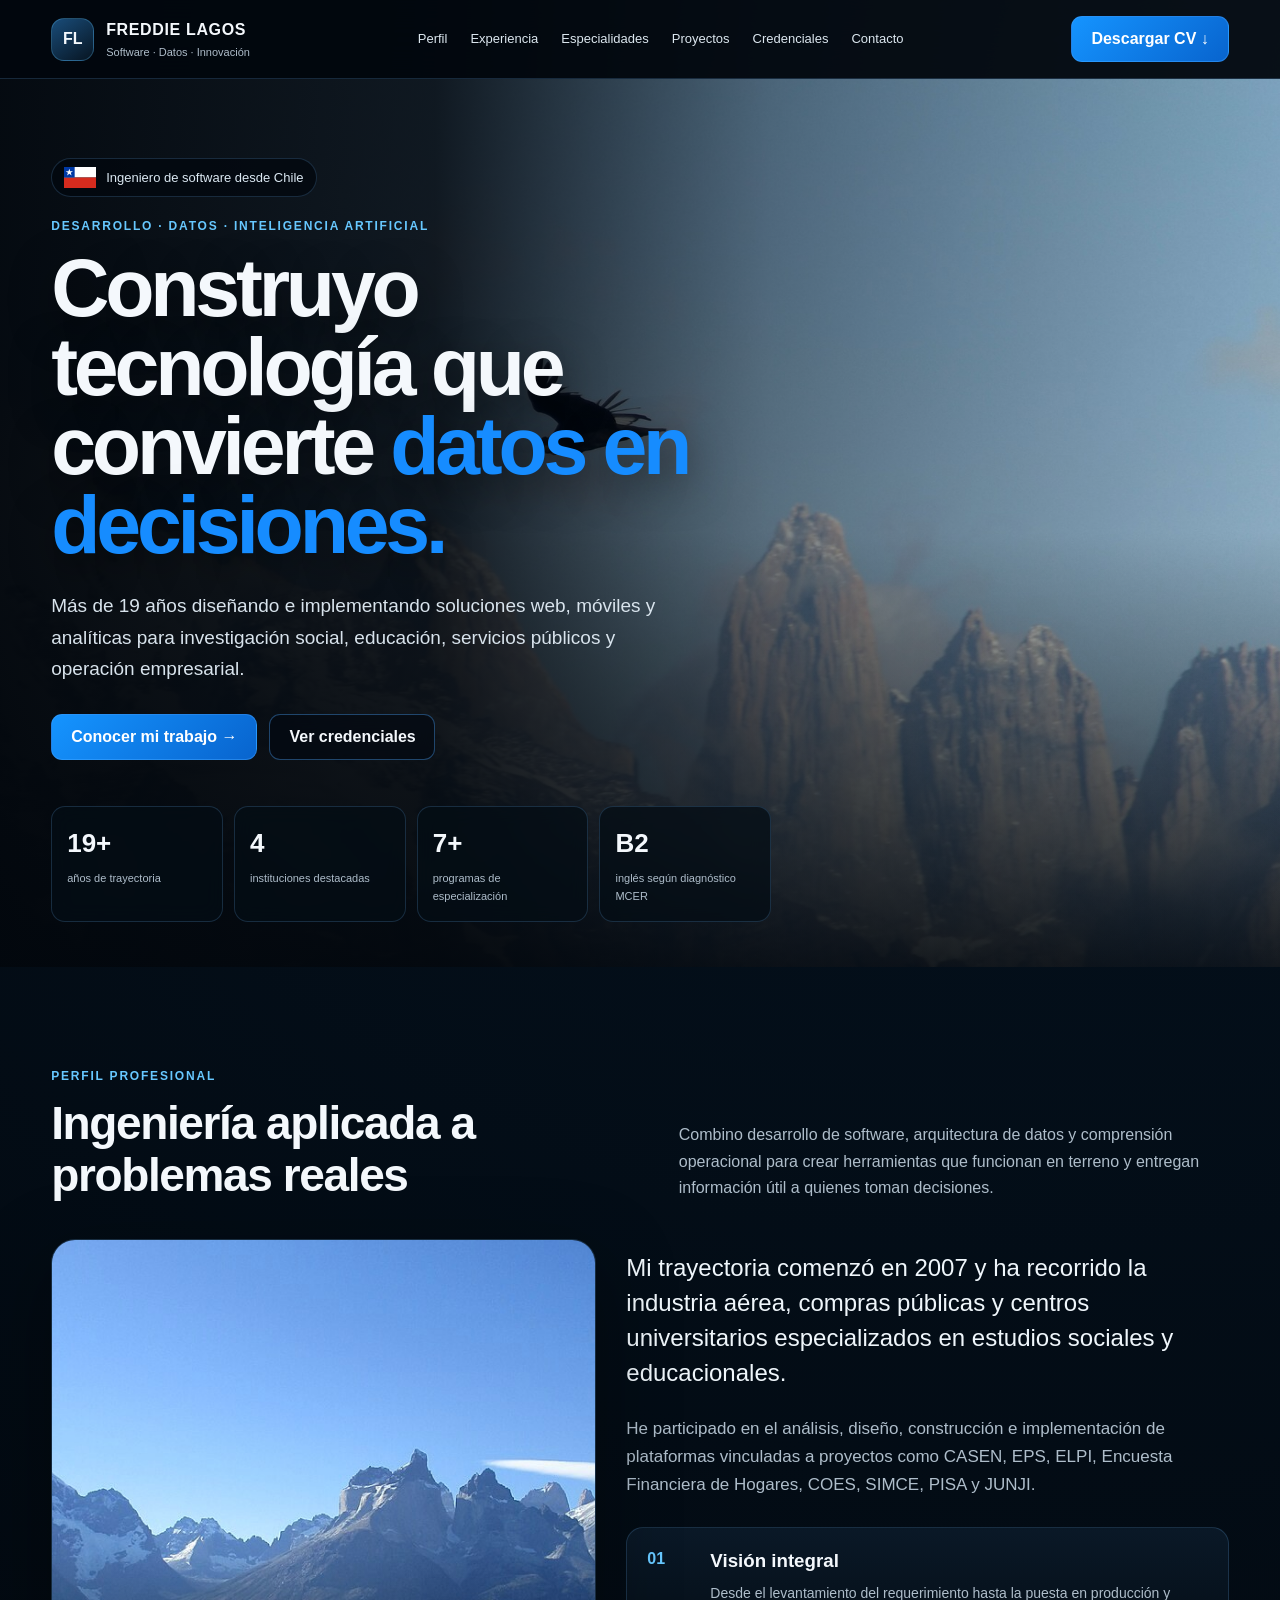
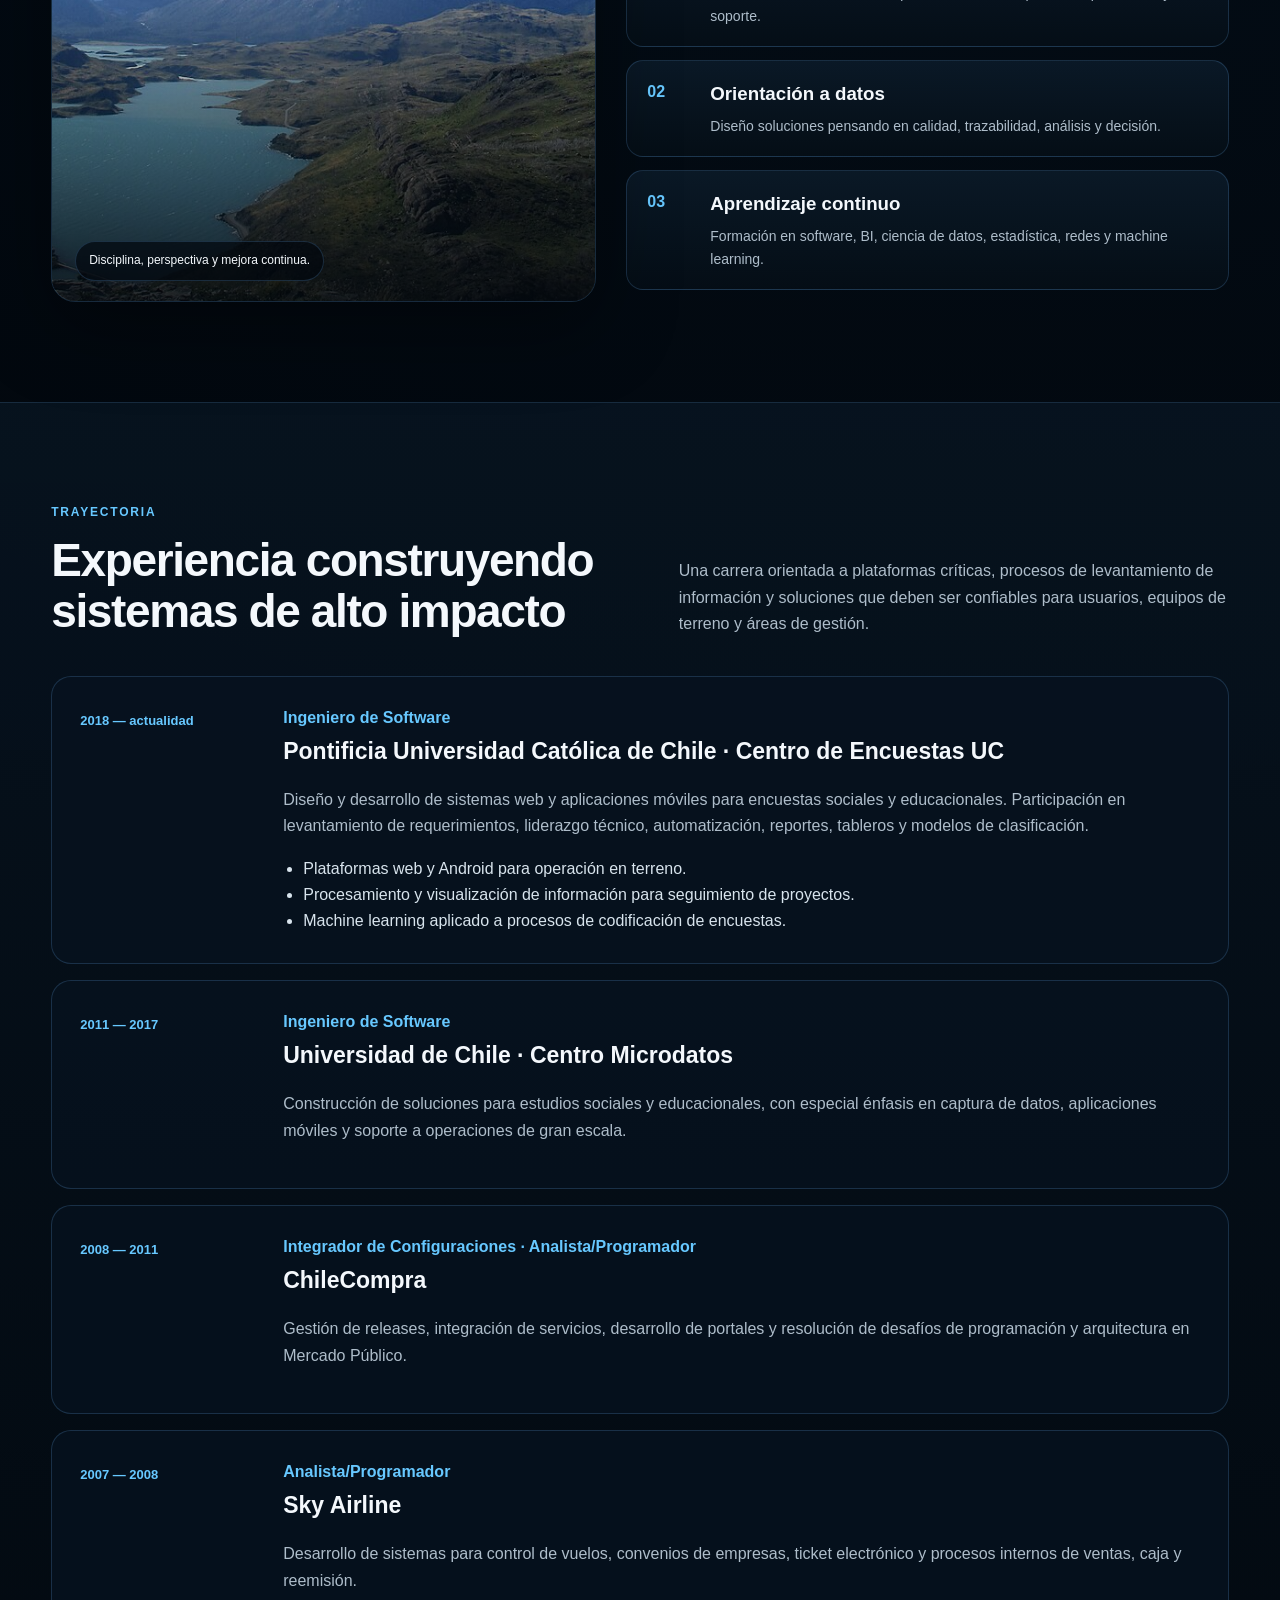
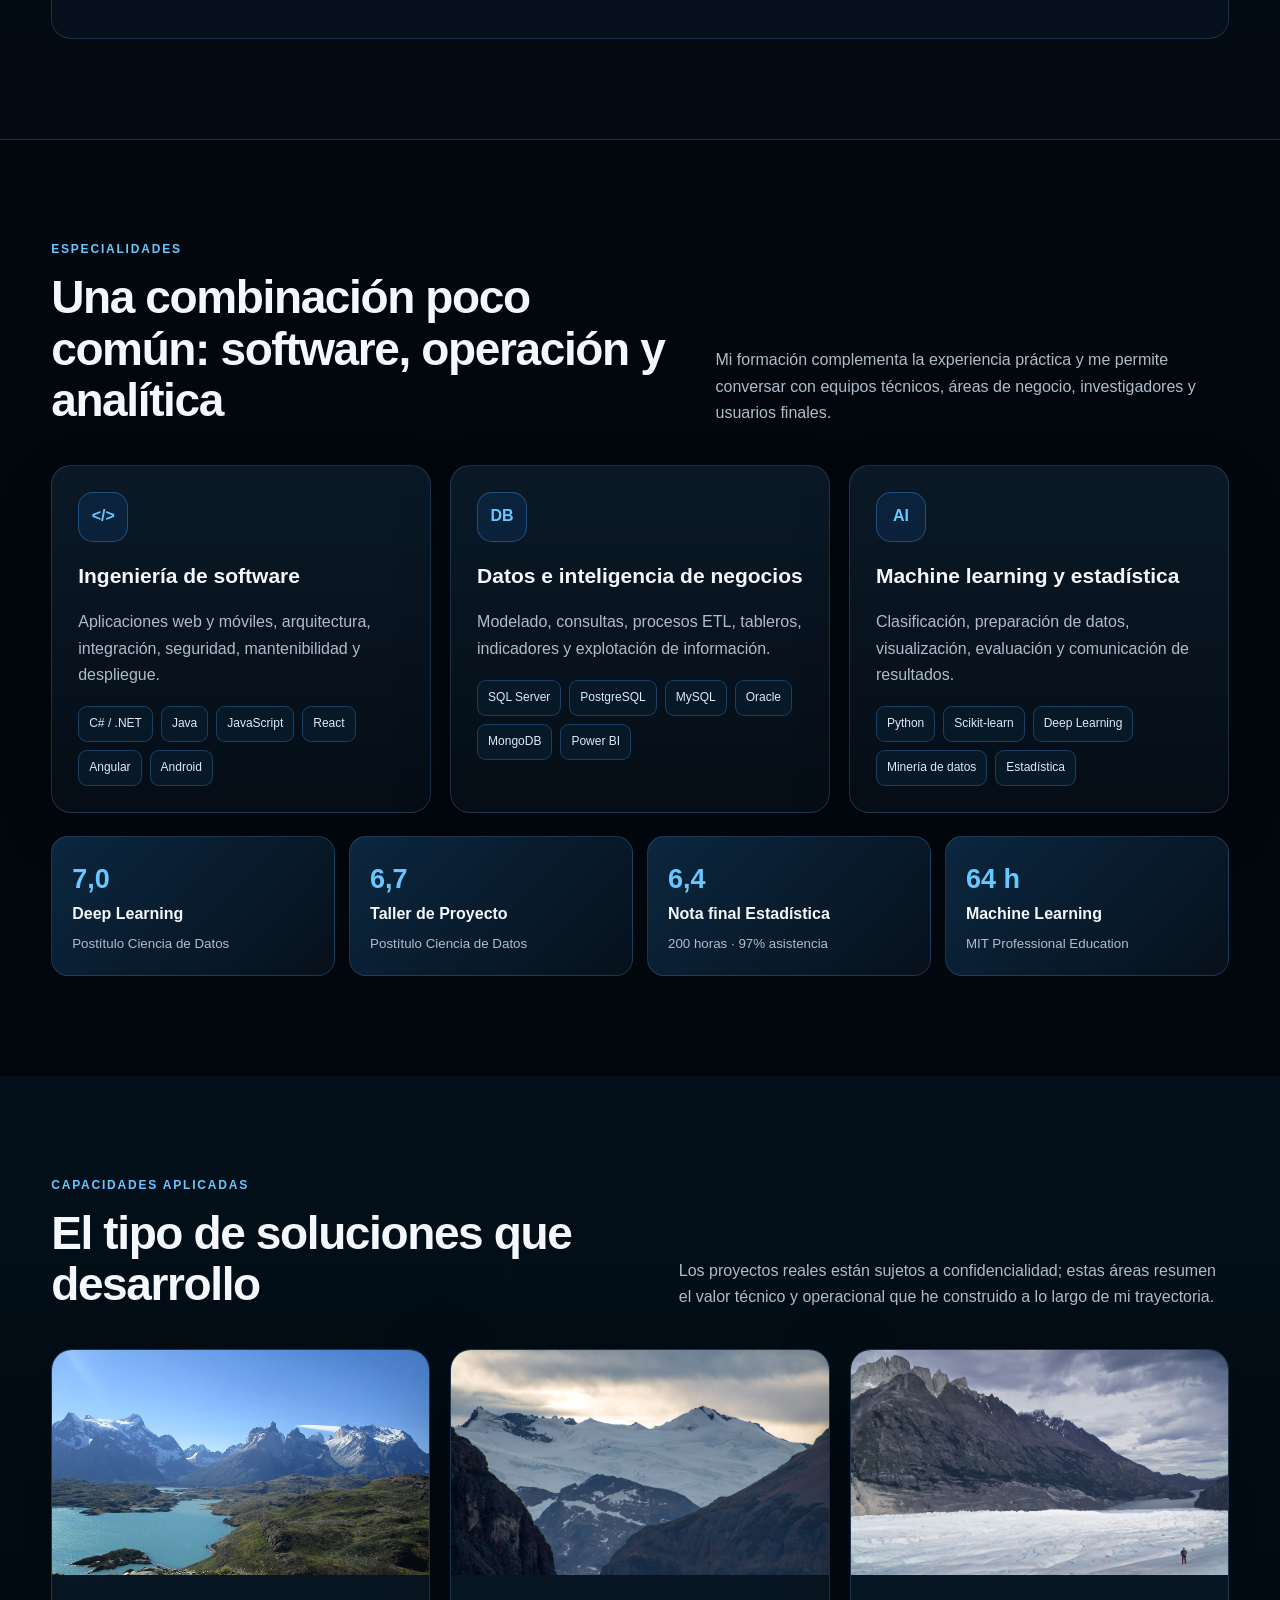
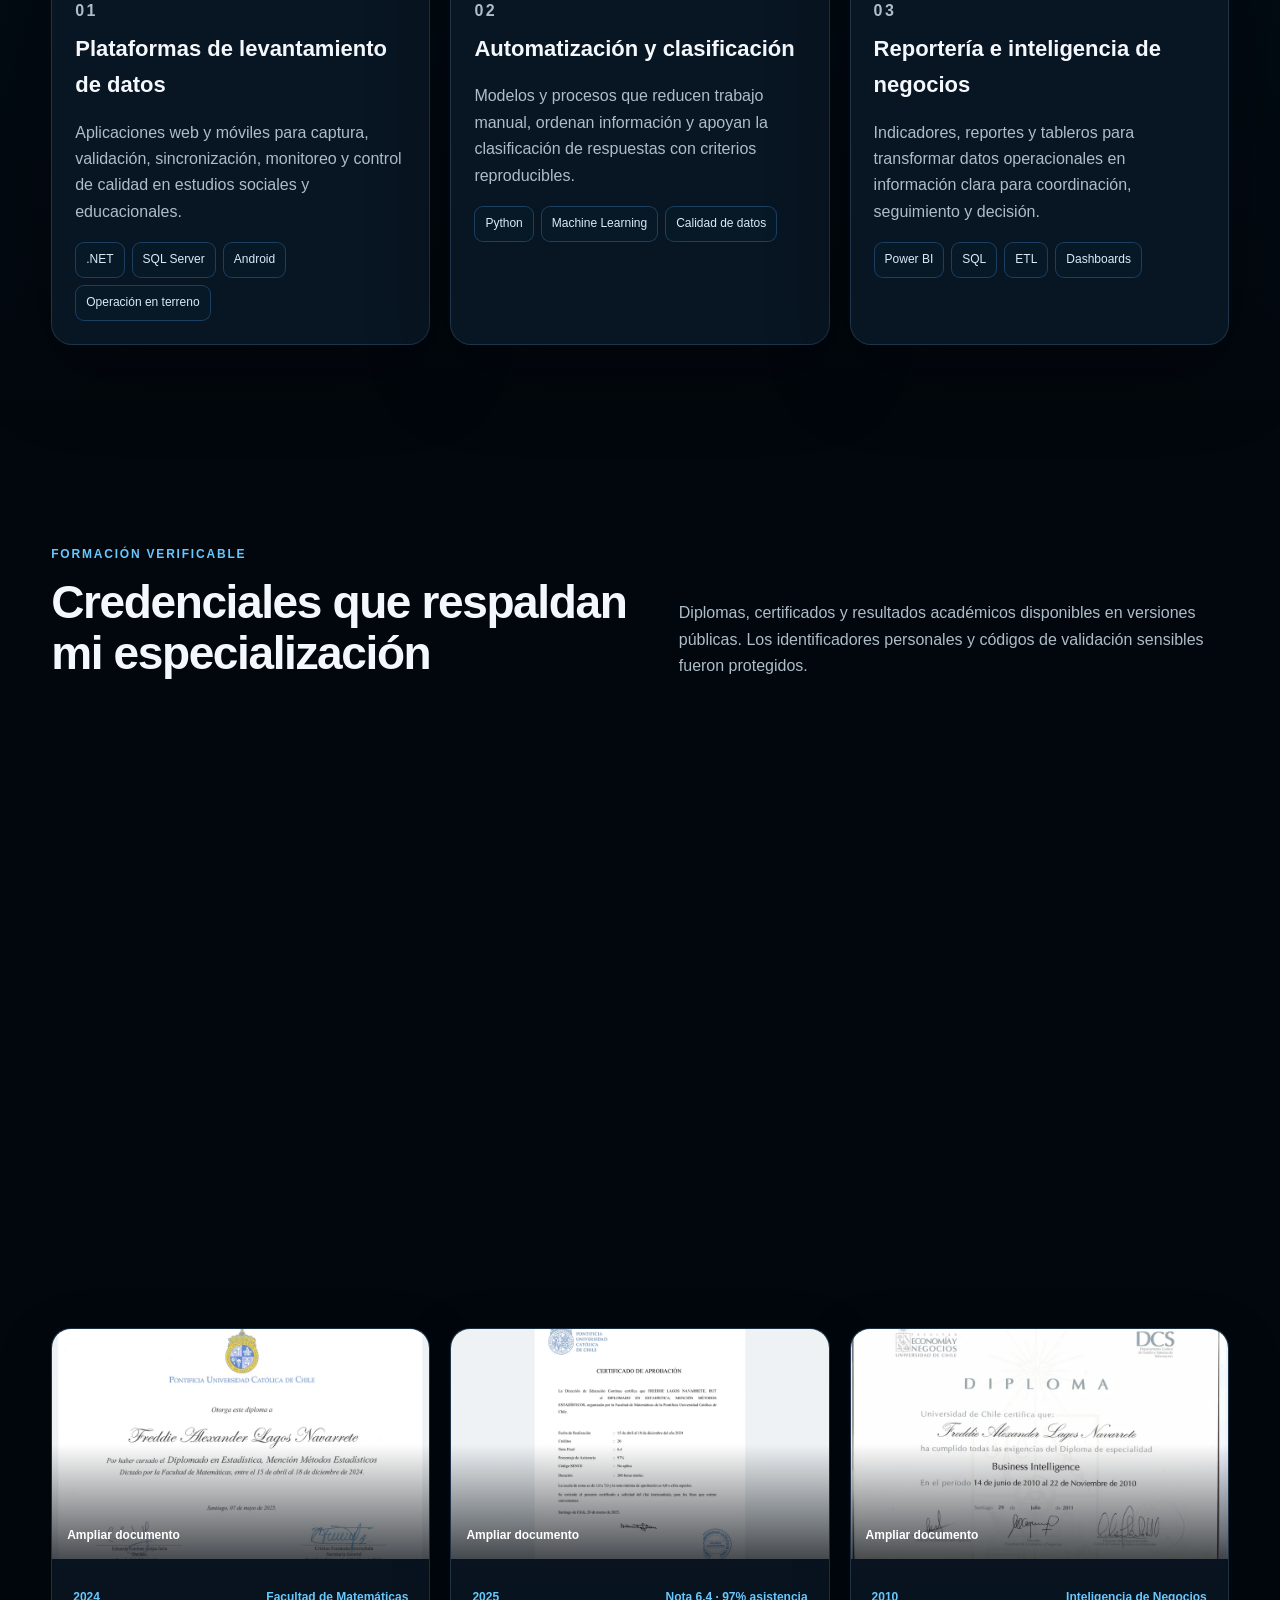
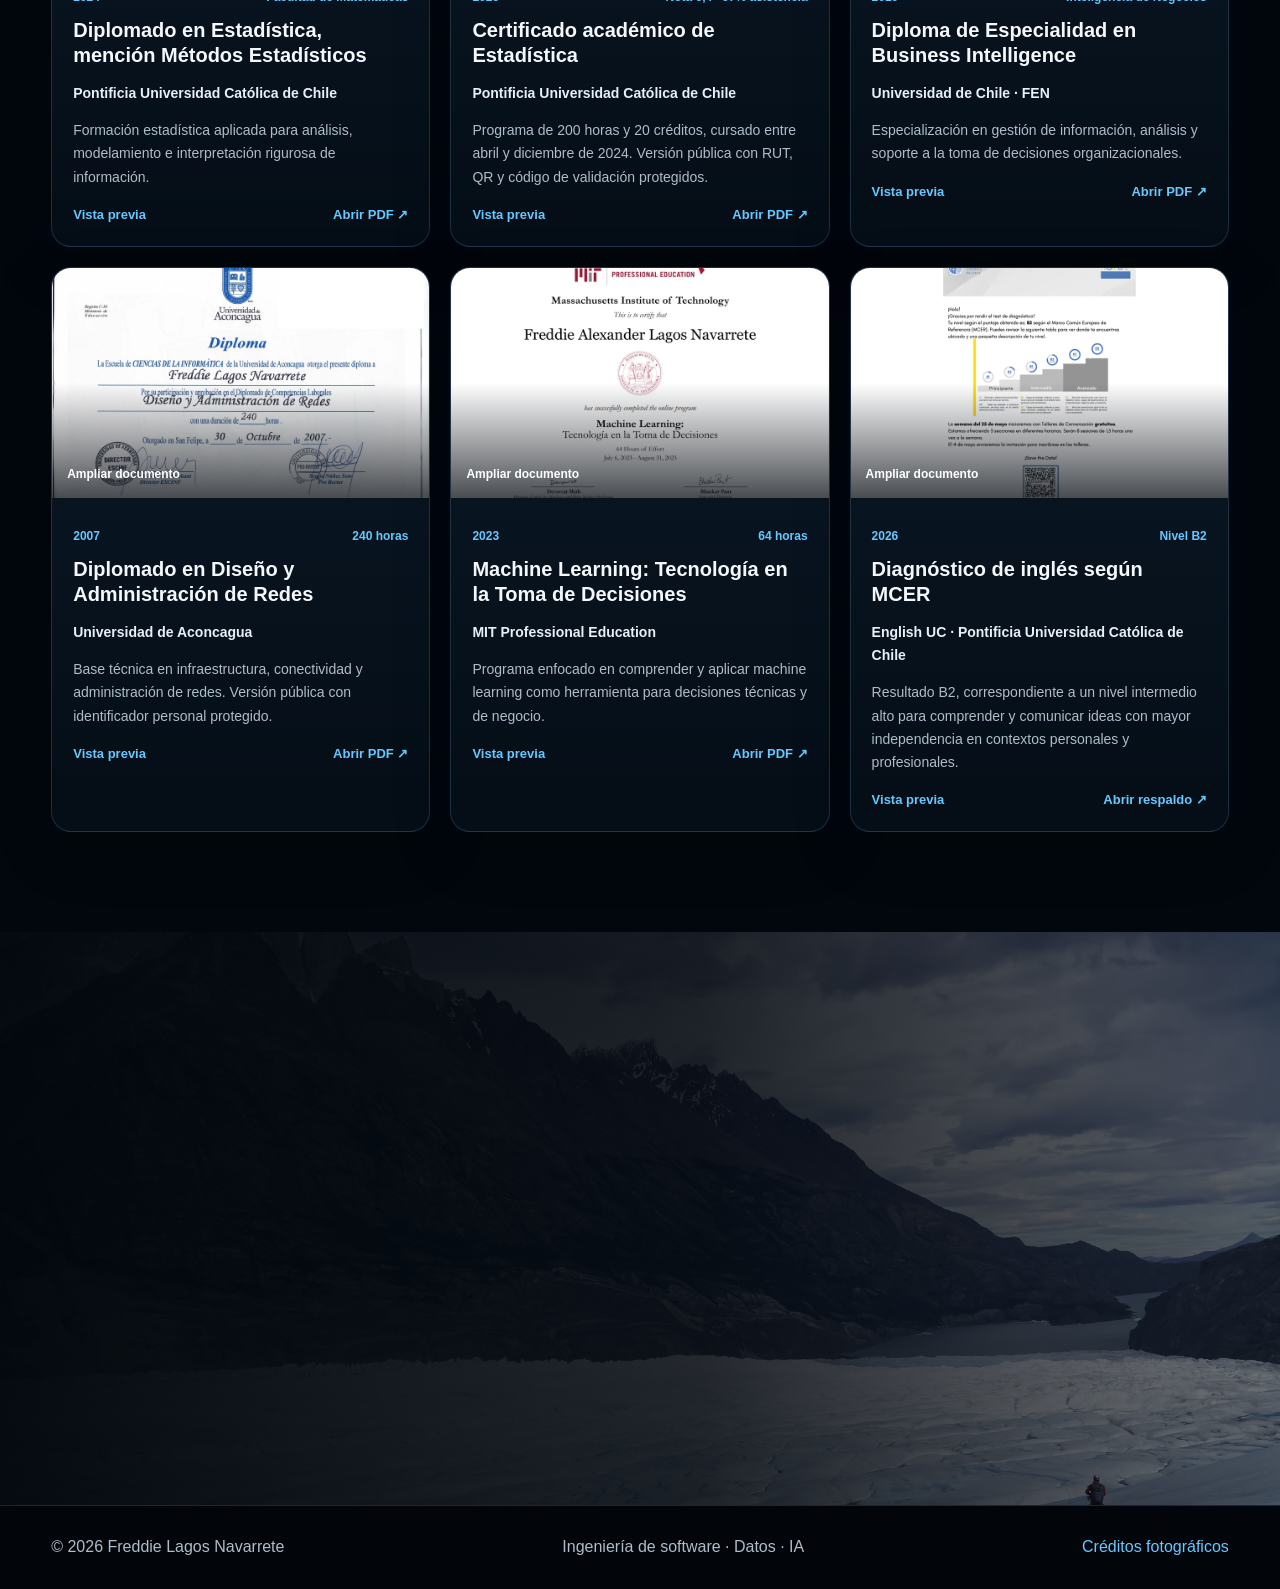
==== commit 5a225b22: "aaaaaaa aaaaaaaaaaaaaaa" ====
--- a/index.html
+++ b/index.html
@@ -3,311 +3,283 @@
 <head>
   <meta charset="utf-8">
   <meta name="viewport" content="width=device-width,initial-scale=1">
-  <meta name="description" content="Portafolio profesional de Freddie Lagos Navarrete, Ingeniero de Software especializado en desarrollo, datos, inteligencia de negocios y machine learning.">
-  <meta name="theme-color" content="#030810">
-  <title>Freddie Lagos | Software, Datos e IA</title>
+  <meta name="description" content="Portafolio de Freddie Lagos Navarrete: ingeniería de software, plataformas de encuestas, ciencia de datos, inteligencia de negocios y machine learning.">
+  <meta name="theme-color" content="#02070d">
+  <script>document.documentElement.classList.add('js')</script>
+  <meta property="og:title" content="Freddie Lagos | Ingeniería de Software y Datos">
+  <meta property="og:description" content="Experiencia construyendo soluciones para levantamiento de datos, automatización, inteligencia de negocios y analítica.">
+  <meta property="og:image" content="assets/img/hero-condor.jpg">
+  <title>Freddie Lagos | Ingeniería de Software y Datos</title>
   <link rel="preload" as="image" href="assets/img/hero-condor.jpg">
   <link rel="stylesheet" href="css/styles.css">
 </head>
 <body>
 <header class="site-header">
   <div class="container nav-wrap">
-    <a class="brand" href="#inicio" aria-label="Inicio">
+    <a class="brand" href="#inicio" aria-label="Ir al inicio">
       <span class="brand-icon">FL</span>
-      <span class="brand-text">
-        <strong>Freddie Lagos</strong>
-        <small>Ingeniero de Ejecución en Informática</small>
-      </span>
+      <span class="brand-copy"><strong>Freddie Lagos</strong><small>Software · Datos · Innovación</small></span>
     </a>
-
     <button class="menu-button" type="button" aria-label="Abrir menú" aria-expanded="false">☰</button>
-
     <nav class="main-nav" aria-label="Navegación principal">
-      <a href="#inicio">Inicio</a>
-      <a href="#perfil">Sobre mí</a>
-      <a href="#experiencia">Experiencia</a>
-      <a href="#habilidades">Habilidades</a>
-      <a href="#proyectos">Proyectos</a>
-      <a href="#contacto">Contacto</a>
+      <a href="#perfil">Perfil</a><a href="#experiencia">Experiencia</a><a href="#especialidades">Especialidades</a>
+      <a href="#proyectos">Proyectos</a><a href="#credenciales">Credenciales</a><a href="#contacto">Contacto</a>
     </nav>
-
-    <a class="button button-primary nav-cv" href="assets/CV-Freddie-Lagos.pdf" download>
-      Descargar CV <span aria-hidden="true">↓</span>
-    </a>
+    <a class="button button-primary nav-cv" href="assets/CV-Freddie-Lagos.pdf" download>Descargar CV ↓</a>
   </div>
 </header>
 
 <main>
-  <section class="hero" id="inicio">
-    <div class="hero-overlay"></div>
-    <div class="container hero-inner">
-      <div class="hero-copy reveal">
-        <div class="country-label">
-          <img src="assets/img/chile.svg" alt="Bandera de Chile">
-          <span>Santiago, Chile</span>
-        </div>
-
-        <p class="eyebrow">DESARROLLO · DATOS · INTELIGENCIA ARTIFICIAL</p>
-        <h1>Tecnología<br><span>con propósito</span></h1>
-        <p class="hero-lead">
-          Diseño y construyo soluciones web, móviles y analíticas que convierten
-          información compleja en herramientas claras para personas y organizaciones.
-        </p>
-
-        <div class="hero-actions">
-          <a class="button button-primary" href="#proyectos">Ver mi trabajo →</a>
-          <a class="button button-secondary" href="#contacto">Conversemos</a>
-        </div>
-
-        <div class="hero-facts" aria-label="Resumen profesional">
-          <div><strong>18+</strong><span>Años de experiencia</span></div>
-          <div><strong>2007</strong><span>Inicio profesional</span></div>
-          <div><strong>4</strong><span>Instituciones destacadas</span></div>
-          <div><strong>A2</strong><span>Inglés MCER</span></div>
-        </div>
-      </div>
-    </div>
-  </section>
-
-  <section class="section" id="perfil">
-    <div class="container">
-      <div class="section-heading reveal">
-        <div>
-          <p class="eyebrow">SOBRE MÍ</p>
-          <h2>Experiencia técnica con visión de datos</h2>
-        </div>
-        <p>
-          Formación avanzada en Ingeniería de Software, Ciencia e Ingeniería de Datos,
-          Inteligencia de Negocios y Estadística.
-        </p>
-      </div>
-
-      <div class="profile-grid">
-        <figure class="real-photo reveal">
-          <img src="assets/img/torres-del-paine.jpg" alt="Paisaje real de Torres del Paine, Patagonia chilena">
-          <figcaption>Patagonia chilena · Torres del Paine</figcaption>
-        </figure>
-
-        <div class="expertise-grid">
-          <article class="feature-card reveal">
-            <span class="feature-icon">&lt;/&gt;</span>
-            <h3>Desarrollo de software</h3>
-            <p>Sistemas web y móviles orientados a operación, seguridad y experiencia de usuario.</p>
-          </article>
-          <article class="feature-card reveal">
-            <span class="feature-icon">DB</span>
-            <h3>Ciencia de datos</h3>
-            <p>Preparación, análisis y transformación de datos para decisiones informadas.</p>
-          </article>
-          <article class="feature-card reveal">
-            <span class="feature-icon">ML</span>
-            <h3>Machine Learning</h3>
-            <p>Modelos de clasificación y automatización aplicados a procesos reales.</p>
-          </article>
-          <article class="feature-card reveal">
-            <span class="feature-icon">↗</span>
-            <h3>Liderazgo técnico</h3>
-            <p>Levantamiento de requerimientos, coordinación de proyectos y mejora continua.</p>
-          </article>
-        </div>
-      </div>
-    </div>
-  </section>
-
-  <section class="section section-alt" id="experiencia">
-    <div class="container">
-      <div class="section-heading reveal">
-        <div>
-          <p class="eyebrow">TRAYECTORIA</p>
-          <h2>Experiencia profesional</h2>
-        </div>
-        <p>Soluciones tecnológicas para investigación social, educación, servicios públicos y transporte.</p>
-      </div>
-
-      <div class="timeline">
-        <article class="timeline-item reveal">
-          <div class="timeline-date">2018 — Actualidad</div>
-          <div>
-            <h3>Pontificia Universidad Católica de Chile · Centro de Encuestas UC</h3>
-            <p class="role">Ingeniero de Software</p>
-            <p>Sistemas web y móviles para levantamiento de encuestas sociales, herramientas para proyectos como CASEN, EPS y ELPI, y modelos de clasificación con machine learning.</p>
-          </div>
-        </article>
-
-        <article class="timeline-item reveal">
-          <div class="timeline-date">2011 — 2017</div>
-          <div>
-            <h3>Universidad de Chile · Centro Microdatos</h3>
-            <p class="role">Ingeniero de Software</p>
-            <p>Plataformas para encuestas sociales y educacionales, aplicaciones Android y herramientas de apoyo para operación en terreno.</p>
-          </div>
-        </article>
-
-        <article class="timeline-item reveal">
-          <div class="timeline-date">2008 — 2011</div>
-          <div>
-            <h3>ChileCompra</h3>
-            <p class="role">Integrador de Configuraciones · Analista/Programador</p>
-            <p>Gestión de releases, integración de servicios, desarrollo de portales y resolución de problemas de programación y arquitectura.</p>
-          </div>
-        </article>
-
-        <article class="timeline-item reveal">
-          <div class="timeline-date">2007 — 2008</div>
-          <div>
-            <h3>Sky Airline</h3>
-            <p class="role">Analista/Programador</p>
-            <p>Sistemas de control de vuelos, convenios empresas, ticket electrónico y módulos internos de ventas y caja.</p>
-          </div>
-        </article>
-      </div>
-    </div>
-  </section>
-
-  <section class="section" id="habilidades">
-    <div class="container">
-      <div class="section-heading reveal">
-        <div>
-          <p class="eyebrow">STACK TECNOLÓGICO</p>
-          <h2>Habilidades y herramientas</h2>
-        </div>
-        <p>Tecnologías utilizadas en proyectos empresariales, académicos y de levantamiento de información.</p>
-      </div>
-
-      <div class="skills-layout">
-        <article class="skills-card reveal">
-          <h3>Lenguajes y frameworks</h3>
-          <div class="chips">
-            <span>C# / .NET</span><span>Java</span><span>Python</span><span>JavaScript</span>
-            <span>React</span><span>Angular</span><span>PHP</span><span>C++</span>
-            <span>Visual Basic</span><span>Android</span>
-          </div>
-        </article>
-
-        <article class="skills-card reveal">
-          <h3>Bases de datos</h3>
-          <div class="chips">
-            <span>SQL Server</span><span>MySQL</span><span>Oracle</span>
-            <span>PostgreSQL</span><span>MongoDB</span><span>SQLite</span>
-          </div>
-        </article>
-
-        <article class="skills-card reveal">
-          <h3>Datos y plataformas</h3>
-          <div class="chips">
-            <span>Machine Learning</span><span>Business Intelligence</span><span>Estadística</span>
-            <span>Git</span><span>Docker</span><span>Azure</span><span>Power BI</span>
-          </div>
-        </article>
-      </div>
-    </div>
-  </section>
-
-  <section class="section section-alt" id="proyectos">
-    <div class="container">
-      <div class="section-heading reveal">
-        <div>
-          <p class="eyebrow">PROYECTOS DESTACADOS</p>
-          <h2>Soluciones que conectan tecnología y datos</h2>
-        </div>
-        <p>Cada tarjeta usa una fotografía real de la Patagonia chilena, sin textos ni interfaces incrustadas.</p>
-      </div>
-
-      <div class="project-grid">
-        <article class="project-card reveal">
-          <img src="assets/img/torres-del-paine.jpg" alt="Torres del Paine y lago Pehoé">
-          <div class="project-content">
-            <h3>Plataformas de encuestas sociales</h3>
-            <p>Sistemas integrales para levantamiento, seguimiento de terreno y análisis de resultados.</p>
-            <div class="project-tags"><span>.NET</span><span>SQL Server</span><span>Android</span></div>
-          </div>
-        </article>
-
-        <article class="project-card reveal">
-          <img src="assets/img/glaciares-patagonia.jpg" alt="Glaciares reales del Parque Nacional Patagonia, Chile">
-          <div class="project-content">
-            <h3>Clasificación automática</h3>
-            <p>Modelos de machine learning para apoyar la codificación y clasificación de respuestas.</p>
-            <div class="project-tags"><span>Python</span><span>Machine Learning</span><span>Scikit-learn</span></div>
-          </div>
-        </article>
-
-        <article class="project-card reveal">
-          <img src="assets/img/glaciar-grey.jpg" alt="Glaciar Grey en Torres del Paine, Patagonia chilena">
-          <div class="project-content">
-            <h3>Inteligencia de negocios</h3>
-            <p>Indicadores, reportes y tableros para transformar datos operacionales en decisiones.</p>
-            <div class="project-tags"><span>Power BI</span><span>SQL</span><span>ETL</span></div>
-          </div>
-        </article>
-      </div>
-    </div>
-  </section>
-
-  <section class="section" id="formacion">
-    <div class="container">
-      <div class="section-heading reveal">
-        <div>
-          <p class="eyebrow">FORMACIÓN</p>
-          <h2>Educación y certificaciones</h2>
-        </div>
-      </div>
-
-      <div class="education-grid">
-        <article class="education-card accent reveal">
-          <p class="education-year">2023</p>
-          <h3>Machine Learning: Tecnología en la toma de Decisiones</h3>
-          <p>MIT Professional Education</p>
-        </article>
-
-        <article class="education-card reveal">
-          <p class="education-year">2024</p>
-          <h3>Diplomado en Estadística, mención Métodos Estadísticos</h3>
-          <p>Pontificia Universidad Católica de Chile</p>
-        </article>
-
-        <article class="education-card reveal">
-          <p class="education-year">2021</p>
-          <h3>Postítulo de Ciencia e Ingeniería de Datos</h3>
-          <p>Universidad de Chile</p>
-        </article>
-
-        <article class="education-card reveal">
-          <p class="education-year">2018</p>
-          <h3>Postítulo en Ingeniería de Software</h3>
-          <p>Universidad de Chile</p>
-        </article>
-      </div>
-    </div>
-  </section>
-
-  <section class="contact-section" id="contacto">
-    <div class="contact-backdrop"></div>
-    <div class="container contact-grid">
-      <div class="reveal">
-        <p class="eyebrow">CONTACTO</p>
-        <h2>¿Tienes un proyecto en mente?</h2>
-        <p>Conversemos sobre cómo transformar una necesidad en una solución tecnológica clara y útil.</p>
-        <a class="button button-primary" href="mailto:Freddie.lagos@gmail.com">Escríbeme →</a>
-      </div>
-
-      <div class="contact-card reveal">
-        <a href="mailto:Freddie.lagos@gmail.com"><span>Correo</span>Freddie.lagos@gmail.com</a>
-        <a href="tel:+56966160057"><span>Teléfono</span>+56 9 6616 0057</a>
-        <div><span>Ubicación</span>Santiago, Chile</div>
-        <a href="https://onx.la/ef815" target="_blank" rel="noopener"><span>LinkedIn</span>Ver perfil profesional</a>
-      </div>
-    </div>
-  </section>
+<section class="hero" id="inicio">
+  <div class="hero-overlay"></div>
+  <div class="container hero-inner">
+    <div class="hero-copy reveal">
+      <div class="country-pill"><img src="assets/img/chile.svg" alt="Bandera de Chile"><span>Ingeniero de software desde Chile</span></div>
+      <p class="eyebrow">DESARROLLO · DATOS · INTELIGENCIA ARTIFICIAL</p>
+      <h1>Construyo tecnología que convierte <span>datos en decisiones.</span></h1>
+      <p class="hero-lead">Más de 19 años diseñando e implementando soluciones web, móviles y analíticas para investigación social, educación, servicios públicos y operación empresarial.</p>
+      <div class="hero-actions"><a class="button button-primary" href="#proyectos">Conocer mi trabajo →</a><a class="button button-secondary" href="#credenciales">Ver credenciales</a></div>
+      <div class="hero-facts">
+        <div><strong>19+</strong><span>años de trayectoria</span></div>
+        <div><strong>4</strong><span>instituciones destacadas</span></div>
+        <div><strong>7+</strong><span>programas de especialización</span></div>
+        <div><strong>B2</strong><span>inglés según diagnóstico MCER</span></div>
+      </div>
+    </div>
+  </div>
+</section>
+
+<section class="section" id="perfil">
+  <div class="container">
+    <div class="section-heading reveal">
+      <div><p class="eyebrow">PERFIL PROFESIONAL</p><h2>Ingeniería aplicada a problemas reales</h2></div>
+      <p>Combino desarrollo de software, arquitectura de datos y comprensión operacional para crear herramientas que funcionan en terreno y entregan información útil a quienes toman decisiones.</p>
+    </div>
+    <div class="profile-grid">
+      <figure class="photo-panel reveal"><img src="assets/img/torres-del-paine.jpg" alt="Paisaje de Torres del Paine, Patagonia chilena"><figcaption>Disciplina, perspectiva y mejora continua.</figcaption></figure>
+      <div class="profile-copy reveal">
+        <p class="profile-intro">Mi trayectoria comenzó en 2007 y ha recorrido la industria aérea, compras públicas y centros universitarios especializados en estudios sociales y educacionales.</p>
+        <p>He participado en el análisis, diseño, construcción e implementación de plataformas vinculadas a proyectos como CASEN, EPS, ELPI, Encuesta Financiera de Hogares, COES, SIMCE, PISA y JUNJI.</p>
+        <div class="profile-highlights">
+          <div><span>01</span><h3>Visión integral</h3><p>Desde el levantamiento del requerimiento hasta la puesta en producción y soporte.</p></div>
+          <div><span>02</span><h3>Orientación a datos</h3><p>Diseño soluciones pensando en calidad, trazabilidad, análisis y decisión.</p></div>
+          <div><span>03</span><h3>Aprendizaje continuo</h3><p>Formación en software, BI, ciencia de datos, estadística, redes y machine learning.</p></div>
+        </div>
+      </div>
+    </div>
+  </div>
+</section>
+
+<section class="section section-alt" id="experiencia">
+  <div class="container">
+    <div class="section-heading reveal"><div><p class="eyebrow">TRAYECTORIA</p><h2>Experiencia construyendo sistemas de alto impacto</h2></div><p>Una carrera orientada a plataformas críticas, procesos de levantamiento de información y soluciones que deben ser confiables para usuarios, equipos de terreno y áreas de gestión.</p></div>
+    <div class="experience-list">
+      <article class="experience-card reveal"><div class="experience-date">2018 — actualidad</div><div><p class="role">Ingeniero de Software</p><h3>Pontificia Universidad Católica de Chile · Centro de Encuestas UC</h3><p>Diseño y desarrollo de sistemas web y aplicaciones móviles para encuestas sociales y educacionales. Participación en levantamiento de requerimientos, liderazgo técnico, automatización, reportes, tableros y modelos de clasificación.</p><ul><li>Plataformas web y Android para operación en terreno.</li><li>Procesamiento y visualización de información para seguimiento de proyectos.</li><li>Machine learning aplicado a procesos de codificación de encuestas.</li></ul></div></article>
+      <article class="experience-card reveal"><div class="experience-date">2011 — 2017</div><div><p class="role">Ingeniero de Software</p><h3>Universidad de Chile · Centro Microdatos</h3><p>Construcción de soluciones para estudios sociales y educacionales, con especial énfasis en captura de datos, aplicaciones móviles y soporte a operaciones de gran escala.</p></div></article>
+      <article class="experience-card reveal"><div class="experience-date">2008 — 2011</div><div><p class="role">Integrador de Configuraciones · Analista/Programador</p><h3>ChileCompra</h3><p>Gestión de releases, integración de servicios, desarrollo de portales y resolución de desafíos de programación y arquitectura en Mercado Público.</p></div></article>
+      <article class="experience-card reveal"><div class="experience-date">2007 — 2008</div><div><p class="role">Analista/Programador</p><h3>Sky Airline</h3><p>Desarrollo de sistemas para control de vuelos, convenios de empresas, ticket electrónico y procesos internos de ventas, caja y reemisión.</p></div></article>
+    </div>
+  </div>
+</section>
+
+<section class="section" id="especialidades">
+  <div class="container">
+    <div class="section-heading reveal"><div><p class="eyebrow">ESPECIALIDADES</p><h2>Una combinación poco común: software, operación y analítica</h2></div><p>Mi formación complementa la experiencia práctica y me permite conversar con equipos técnicos, áreas de negocio, investigadores y usuarios finales.</p></div>
+    <div class="specialty-grid">
+      <article class="specialty-card reveal"><div class="specialty-icon">&lt;/&gt;</div><h3>Ingeniería de software</h3><p>Aplicaciones web y móviles, arquitectura, integración, seguridad, mantenibilidad y despliegue.</p><div class="chips"><span>C# / .NET</span><span>Java</span><span>JavaScript</span><span>React</span><span>Angular</span><span>Android</span></div></article>
+      <article class="specialty-card reveal"><div class="specialty-icon">DB</div><h3>Datos e inteligencia de negocios</h3><p>Modelado, consultas, procesos ETL, tableros, indicadores y explotación de información.</p><div class="chips"><span>SQL Server</span><span>PostgreSQL</span><span>MySQL</span><span>Oracle</span><span>MongoDB</span><span>Power BI</span></div></article>
+      <article class="specialty-card reveal"><div class="specialty-icon">AI</div><h3>Machine learning y estadística</h3><p>Clasificación, preparación de datos, visualización, evaluación y comunicación de resultados.</p><div class="chips"><span>Python</span><span>Scikit-learn</span><span>Deep Learning</span><span>Minería de datos</span><span>Estadística</span></div></article>
+    </div>
+    <div class="academic-metrics reveal">
+      <div><strong>7,0</strong><span>Deep Learning</span><small>Postítulo Ciencia de Datos</small></div>
+      <div><strong>6,7</strong><span>Taller de Proyecto</span><small>Postítulo Ciencia de Datos</small></div>
+      <div><strong>6,4</strong><span>Nota final Estadística</span><small>200 horas · 97% asistencia</small></div>
+      <div><strong>64 h</strong><span>Machine Learning</span><small>MIT Professional Education</small></div>
+    </div>
+  </div>
+</section>
+
+<section class="section projects-section" id="proyectos">
+  <div class="container">
+    <div class="section-heading reveal"><div><p class="eyebrow">CAPACIDADES APLICADAS</p><h2>El tipo de soluciones que desarrollo</h2></div><p>Los proyectos reales están sujetos a confidencialidad; estas áreas resumen el valor técnico y operacional que he construido a lo largo de mi trayectoria.</p></div>
+    <div class="project-grid">
+      <article class="project-card reveal"><img src="assets/img/torres-del-paine.jpg" alt="Torres del Paine"><div><p class="project-number">01</p><h3>Plataformas de levantamiento de datos</h3><p>Aplicaciones web y móviles para captura, validación, sincronización, monitoreo y control de calidad en estudios sociales y educacionales.</p><div class="project-tags"><span>.NET</span><span>SQL Server</span><span>Android</span><span>Operación en terreno</span></div></div></article>
+      <article class="project-card reveal"><img src="assets/img/glaciares-patagonia.jpg" alt="Glaciares de la Patagonia chilena"><div><p class="project-number">02</p><h3>Automatización y clasificación</h3><p>Modelos y procesos que reducen trabajo manual, ordenan información y apoyan la clasificación de respuestas con criterios reproducibles.</p><div class="project-tags"><span>Python</span><span>Machine Learning</span><span>Calidad de datos</span></div></div></article>
+      <article class="project-card reveal"><img src="assets/img/glaciar-grey.jpg" alt="Glaciar Grey"><div><p class="project-number">03</p><h3>Reportería e inteligencia de negocios</h3><p>Indicadores, reportes y tableros para transformar datos operacionales en información clara para coordinación, seguimiento y decisión.</p><div class="project-tags"><span>Power BI</span><span>SQL</span><span>ETL</span><span>Dashboards</span></div></div></article>
+    </div>
+  </div>
+</section>
+
+<section class="section" id="credenciales">
+  <div class="container">
+    <div class="section-heading reveal"><div><p class="eyebrow">FORMACIÓN VERIFICABLE</p><h2>Credenciales que respaldan mi especialización</h2></div><p>Diplomas, certificados y resultados académicos disponibles en versiones públicas. Los identificadores personales y códigos de validación sensibles fueron protegidos.</p></div>
+    <div class="credential-filters reveal" role="group" aria-label="Filtrar credenciales">
+      <button class="filter active" data-filter="all">Todas</button><button class="filter" data-filter="software">Software</button><button class="filter" data-filter="datos">Datos y estadística</button><button class="filter" data-filter="ia">IA</button><button class="filter" data-filter="negocios">Negocios</button><button class="filter" data-filter="infraestructura">Infraestructura</button><button class="filter" data-filter="idiomas">Idiomas</button>
+    </div>
+    <div class="credentials-grid">
+    <article class="credential-card reveal" data-category="software">
+      <button class="credential-preview" type="button" data-title="Postítulo en Ingeniería de Software" data-image="assets/certs/software.webp" data-pdf="assets/docs/software.pdf" aria-label="Vista previa de Postítulo en Ingeniería de Software">
+        <img src="assets/certs/software.webp" alt="Vista previa de Postítulo en Ingeniería de Software" loading="lazy">
+        <span class="preview-label">Ampliar documento</span>
+      </button>
+      <div class="credential-body">
+        <div class="credential-meta"><span>2019</span><strong>Distinción</strong></div>
+        <h3>Postítulo en Ingeniería de Software</h3>
+        <p class="credential-institution">Universidad de Chile</p>
+        <p>Especialización orientada al diseño, construcción y evolución de soluciones de software, aprobada con Distinción.</p>
+        <div class="credential-actions">
+          <button class="text-link credential-open" type="button" data-title="Postítulo en Ingeniería de Software" data-image="assets/certs/software.webp" data-pdf="assets/docs/software.pdf">Vista previa</button>
+          <a class="text-link" href="assets/docs/software.pdf" target="_blank" rel="noopener">Abrir PDF ↗</a>
+        </div>
+      </div>
+    </article>
+    <article class="credential-card reveal" data-category="datos">
+      <button class="credential-preview" type="button" data-title="Postítulo en Ciencia e Ingeniería de Datos" data-image="assets/certs/datos.webp" data-pdf="assets/docs/datos.pdf" aria-label="Vista previa de Postítulo en Ciencia e Ingeniería de Datos">
+        <img src="assets/certs/datos.webp" alt="Vista previa de Postítulo en Ciencia e Ingeniería de Datos" loading="lazy">
+        <span class="preview-label">Ampliar documento</span>
+      </button>
+      <div class="credential-body">
+        <div class="credential-meta"><span>2021</span><strong>Distinción Máxima</strong></div>
+        <h3>Postítulo en Ciencia e Ingeniería de Datos</h3>
+        <p class="credential-institution">Universidad de Chile</p>
+        <p>Formación avanzada en programación estadística, deep learning, visualización, minería, recuperación y gestión de datos.</p>
+        <div class="credential-actions">
+          <button class="text-link credential-open" type="button" data-title="Postítulo en Ciencia e Ingeniería de Datos" data-image="assets/certs/datos.webp" data-pdf="assets/docs/datos.pdf">Vista previa</button>
+          <a class="text-link" href="assets/docs/datos.pdf" target="_blank" rel="noopener">Abrir PDF ↗</a>
+        </div>
+      </div>
+    </article>
+    <article class="credential-card reveal" data-category="datos">
+      <button class="credential-preview" type="button" data-title="Rendimiento académico en Ciencia de Datos" data-image="assets/certs/datos-notas.webp" data-pdf="assets/docs/datos-notas.pdf" aria-label="Vista previa de Rendimiento académico en Ciencia de Datos">
+        <img src="assets/certs/datos-notas.webp" alt="Vista previa de Rendimiento académico en Ciencia de Datos" loading="lazy">
+        <span class="preview-label">Ampliar documento</span>
+      </button>
+      <div class="credential-body">
+        <div class="credential-meta"><span>2021</span><strong>Promedio 6,3</strong></div>
+        <h3>Rendimiento académico en Ciencia de Datos</h3>
+        <p class="credential-institution">Universidad de Chile</p>
+        <p>Deep Learning 7,0; Taller de Proyecto y Gestión de Datos 6,7; Visualización de Datos 6,6. Versión pública con datos personales protegidos.</p>
+        <div class="credential-actions">
+          <button class="text-link credential-open" type="button" data-title="Rendimiento académico en Ciencia de Datos" data-image="assets/certs/datos-notas.webp" data-pdf="assets/docs/datos-notas.pdf">Vista previa</button>
+          <a class="text-link" href="assets/docs/datos-notas.pdf" target="_blank" rel="noopener">Abrir PDF ↗</a>
+        </div>
+      </div>
+    </article>
+    <article class="credential-card reveal" data-category="datos">
+      <button class="credential-preview" type="button" data-title="Diplomado en Estadística, mención Métodos Estadísticos" data-image="assets/certs/estadistica.webp" data-pdf="assets/docs/estadistica.pdf" aria-label="Vista previa de Diplomado en Estadística, mención Métodos Estadísticos">
+        <img src="assets/certs/estadistica.webp" alt="Vista previa de Diplomado en Estadística, mención Métodos Estadísticos" loading="lazy">
+        <span class="preview-label">Ampliar documento</span>
+      </button>
+      <div class="credential-body">
+        <div class="credential-meta"><span>2024</span><strong>Facultad de Matemáticas</strong></div>
+        <h3>Diplomado en Estadística, mención Métodos Estadísticos</h3>
+        <p class="credential-institution">Pontificia Universidad Católica de Chile</p>
+        <p>Formación estadística aplicada para análisis, modelamiento e interpretación rigurosa de información.</p>
+        <div class="credential-actions">
+          <button class="text-link credential-open" type="button" data-title="Diplomado en Estadística, mención Métodos Estadísticos" data-image="assets/certs/estadistica.webp" data-pdf="assets/docs/estadistica.pdf">Vista previa</button>
+          <a class="text-link" href="assets/docs/estadistica.pdf" target="_blank" rel="noopener">Abrir PDF ↗</a>
+        </div>
+      </div>
+    </article>
+    <article class="credential-card reveal" data-category="datos">
+      <button class="credential-preview" type="button" data-title="Certificado académico de Estadística" data-image="assets/certs/estadistica-notas.webp" data-pdf="assets/docs/estadistica-notas.pdf" aria-label="Vista previa de Certificado académico de Estadística">
+        <img src="assets/certs/estadistica-notas.webp" alt="Vista previa de Certificado académico de Estadística" loading="lazy">
+        <span class="preview-label">Ampliar documento</span>
+      </button>
+      <div class="credential-body">
+        <div class="credential-meta"><span>2025</span><strong>Nota 6,4 · 97% asistencia</strong></div>
+        <h3>Certificado académico de Estadística</h3>
+        <p class="credential-institution">Pontificia Universidad Católica de Chile</p>
+        <p>Programa de 200 horas y 20 créditos, cursado entre abril y diciembre de 2024. Versión pública con RUT, QR y código de validación protegidos.</p>
+        <div class="credential-actions">
+          <button class="text-link credential-open" type="button" data-title="Certificado académico de Estadística" data-image="assets/certs/estadistica-notas.webp" data-pdf="assets/docs/estadistica-notas.pdf">Vista previa</button>
+          <a class="text-link" href="assets/docs/estadistica-notas.pdf" target="_blank" rel="noopener">Abrir PDF ↗</a>
+        </div>
+      </div>
+    </article>
+    <article class="credential-card reveal" data-category="negocios">
+      <button class="credential-preview" type="button" data-title="Diploma de Especialidad en Business Intelligence" data-image="assets/certs/bi.webp" data-pdf="assets/docs/bi.pdf" aria-label="Vista previa de Diploma de Especialidad en Business Intelligence">
+        <img src="assets/certs/bi.webp" alt="Vista previa de Diploma de Especialidad en Business Intelligence" loading="lazy">
+        <span class="preview-label">Ampliar documento</span>
+      </button>
+      <div class="credential-body">
+        <div class="credential-meta"><span>2010</span><strong>Inteligencia de Negocios</strong></div>
+        <h3>Diploma de Especialidad en Business Intelligence</h3>
+        <p class="credential-institution">Universidad de Chile · FEN</p>
+        <p>Especialización en gestión de información, análisis y soporte a la toma de decisiones organizacionales.</p>
+        <div class="credential-actions">
+          <button class="text-link credential-open" type="button" data-title="Diploma de Especialidad en Business Intelligence" data-image="assets/certs/bi.webp" data-pdf="assets/docs/bi.pdf">Vista previa</button>
+          <a class="text-link" href="assets/docs/bi.pdf" target="_blank" rel="noopener">Abrir PDF ↗</a>
+        </div>
+      </div>
+    </article>
+    <article class="credential-card reveal" data-category="infraestructura">
+      <button class="credential-preview" type="button" data-title="Diplomado en Diseño y Administración de Redes" data-image="assets/certs/redes.webp" data-pdf="assets/docs/redes.pdf" aria-label="Vista previa de Diplomado en Diseño y Administración de Redes">
+        <img src="assets/certs/redes.webp" alt="Vista previa de Diplomado en Diseño y Administración de Redes" loading="lazy">
+        <span class="preview-label">Ampliar documento</span>
+      </button>
+      <div class="credential-body">
+        <div class="credential-meta"><span>2007</span><strong>240 horas</strong></div>
+        <h3>Diplomado en Diseño y Administración de Redes</h3>
+        <p class="credential-institution">Universidad de Aconcagua</p>
+        <p>Base técnica en infraestructura, conectividad y administración de redes. Versión pública con identificador personal protegido.</p>
+        <div class="credential-actions">
+          <button class="text-link credential-open" type="button" data-title="Diplomado en Diseño y Administración de Redes" data-image="assets/certs/redes.webp" data-pdf="assets/docs/redes.pdf">Vista previa</button>
+          <a class="text-link" href="assets/docs/redes.pdf" target="_blank" rel="noopener">Abrir PDF ↗</a>
+        </div>
+      </div>
+    </article>
+    <article class="credential-card reveal" data-category="ia">
+      <button class="credential-preview" type="button" data-title="Machine Learning: Tecnología en la Toma de Decisiones" data-image="assets/certs/mit.webp" data-pdf="assets/docs/mit.pdf" aria-label="Vista previa de Machine Learning: Tecnología en la Toma de Decisiones">
+        <img src="assets/certs/mit.webp" alt="Vista previa de Machine Learning: Tecnología en la Toma de Decisiones" loading="lazy">
+        <span class="preview-label">Ampliar documento</span>
+      </button>
+      <div class="credential-body">
+        <div class="credential-meta"><span>2023</span><strong>64 horas</strong></div>
+        <h3>Machine Learning: Tecnología en la Toma de Decisiones</h3>
+        <p class="credential-institution">MIT Professional Education</p>
+        <p>Programa enfocado en comprender y aplicar machine learning como herramienta para decisiones técnicas y de negocio.</p>
+        <div class="credential-actions">
+          <button class="text-link credential-open" type="button" data-title="Machine Learning: Tecnología en la Toma de Decisiones" data-image="assets/certs/mit.webp" data-pdf="assets/docs/mit.pdf">Vista previa</button>
+          <a class="text-link" href="assets/docs/mit.pdf" target="_blank" rel="noopener">Abrir PDF ↗</a>
+        </div>
+      </div>
+    </article>
+    <article class="credential-card reveal" data-category="idiomas">
+      <button class="credential-preview" type="button" data-title="Diagnóstico de inglés MCER B2" data-image="assets/certs/ingles-b2.webp" data-pdf="assets/docs/ingles-b2.jpg" aria-label="Vista previa del diagnóstico de inglés B2">
+        <img src="assets/certs/ingles-b2.webp" alt="Resultado de diagnóstico de inglés B2" loading="lazy">
+        <span class="preview-label">Ampliar documento</span>
+      </button>
+      <div class="credential-body">
+        <div class="credential-meta"><span>2026</span><strong>Nivel B2</strong></div>
+        <h3>Diagnóstico de inglés según MCER</h3>
+        <p class="credential-institution">English UC · Pontificia Universidad Católica de Chile</p>
+        <p>Resultado B2, correspondiente a un nivel intermedio alto para comprender y comunicar ideas con mayor independencia en contextos personales y profesionales.</p>
+        <div class="credential-actions">
+          <button class="text-link credential-open" type="button" data-title="Diagnóstico de inglés MCER B2" data-image="assets/certs/ingles-b2.webp" data-pdf="assets/docs/ingles-b2.jpg">Vista previa</button>
+          <a class="text-link" href="assets/docs/ingles-b2.jpg" target="_blank" rel="noopener">Abrir respaldo ↗</a>
+        </div>
+      </div>
+    </article></div>
+  </div>
+</section>
+
+<section class="contact-section" id="contacto">
+  <div class="contact-overlay"></div>
+  <div class="container contact-grid">
+    <div class="reveal"><p class="eyebrow">CONVERSEMOS</p><h2>¿Necesitas convertir un proceso complejo en una solución clara?</h2><p>Puedo aportar experiencia en desarrollo, integración, levantamiento de datos, reportería y automatización para construir una solución mantenible y orientada a resultados.</p><div class="contact-actions"><a class="button button-primary" href="mailto:Freddie.lagos@gmail.com">Enviar correo →</a><a class="button button-secondary" href="assets/CV-Freddie-Lagos.pdf" target="_blank">Ver CV</a></div></div>
+    <div class="contact-card reveal"><a href="mailto:Freddie.lagos@gmail.com"><span>Correo</span><strong>Freddie.lagos@gmail.com</strong></a><a href="tel:+56966160057"><span>Teléfono</span><strong>+56 9 6616 0057</strong></a><div><span>Ubicación</span><strong>Santiago, Chile</strong></div><a href="https://onx.la/ef815" target="_blank" rel="noopener"><span>LinkedIn</span><strong>Perfil profesional ↗</strong></a></div>
+  </div>
+</section>
 </main>
 
-<footer class="site-footer">
-  <div class="container footer-inner">
-    <span>© <span data-year></span> Freddie Lagos Navarrete</span>
-    <a href="creditos.html">Créditos fotográficos</a>
-  </div>
-</footer>
+<footer class="site-footer"><div class="container footer-inner"><span>© <span data-year></span> Freddie Lagos Navarrete</span><span>Ingeniería de software · Datos · IA</span><a href="creditos.html">Créditos fotográficos</a></div></footer>
+
+<dialog class="document-dialog" id="documentDialog">
+  <div class="dialog-header"><div><p>Documento</p><h2 id="dialogTitle">Credencial</h2></div><button type="button" class="dialog-close" aria-label="Cerrar">×</button></div>
+  <div class="dialog-body"><img id="dialogImage" src="" alt="Vista previa del documento"></div>
+  <div class="dialog-footer"><a id="dialogPdf" class="button button-primary" href="#" target="_blank" rel="noopener">Abrir documento completo ↗</a></div>
+</dialog>
 
 <script src="js/main.js"></script>
-</body>
-</html>
+</body></html>
--- a/css/styles.css
+++ b/css/styles.css
@@ -1,228 +1,19 @@
 
-:root{
-  --bg:#02070d;
-  --bg-soft:#06111c;
-  --panel:#081522;
-  --panel-2:#0b1a29;
-  --text:#f5f8fb;
-  --muted:#aebdca;
-  --blue:#168cff;
-  --blue-light:#62c3ff;
-  --line:rgba(112,187,255,.19);
-  --shadow:0 22px 70px rgba(0,0,0,.34);
-}
-*{box-sizing:border-box}
-html{scroll-behavior:smooth;scroll-padding-top:76px}
-body{
-  margin:0;
-  color:var(--text);
-  font-family:Inter,Segoe UI,Roboto,Arial,sans-serif;
-  line-height:1.6;
-  background:
-    radial-gradient(circle at 80% 0%,rgba(30,112,180,.13),transparent 28%),
-    var(--bg);
-}
-img{display:block;max-width:100%}
-a{text-decoration:none;color:inherit}
-button{font:inherit}
-.container{width:min(1180px,92%);margin:auto}
-
-.site-header{
-  position:fixed;
-  inset:0 0 auto;
-  z-index:50;
-  background:rgba(2,7,13,.94);
-  border-bottom:1px solid var(--line);
-  backdrop-filter:blur(16px);
-}
-.nav-wrap{
-  height:76px;
-  display:flex;
-  align-items:center;
-  gap:26px;
-}
-.brand{display:flex;align-items:center;gap:12px;min-width:270px}
-.brand-icon{
-  width:42px;height:42px;border-radius:12px;display:grid;place-items:center;
-  background:linear-gradient(145deg,#17446f,#081522);
-  border:1px solid rgba(98,195,255,.28);
-  font-size:19px;font-weight:900;
-}
-.brand-text strong{display:block;letter-spacing:.04em;text-transform:uppercase}
-.brand-text small{display:block;color:var(--muted);font-size:11px}
-.main-nav{display:flex;align-items:center;justify-content:center;gap:25px;margin-left:auto}
-.main-nav a{font-size:14px;color:#dce6ef;transition:.2s}
-.main-nav a:hover{color:var(--blue-light)}
-.nav-cv{margin-left:auto}
-.menu-button{display:none;background:transparent;color:#fff;border:1px solid var(--line);border-radius:10px;padding:8px 12px}
-
-.button{
-  display:inline-flex;align-items:center;justify-content:center;gap:9px;
-  min-height:46px;padding:0 19px;border-radius:11px;font-weight:800;
-  border:1px solid rgba(77,167,255,.38);transition:.24s;
-}
-.button:hover{transform:translateY(-2px);box-shadow:0 12px 30px rgba(22,140,255,.19)}
-.button-primary{background:linear-gradient(135deg,#1594ff,#0965ce);color:#fff}
-.button-secondary{background:rgba(3,10,18,.68);color:#fff;backdrop-filter:blur(8px)}
-
-.hero{
-  position:relative;
-  min-height:790px;
-  padding-top:76px;
-  overflow:hidden;
-  background-image:url("../assets/img/hero-condor.jpg");
-  background-position:center 35%;
-  background-size:cover;
-}
-.hero-overlay{
-  position:absolute;inset:0;
-  background:
-    linear-gradient(90deg,rgba(2,7,13,.97) 0%,rgba(2,7,13,.87) 33%,rgba(2,7,13,.38) 58%,rgba(2,7,13,.12) 100%),
-    linear-gradient(0deg,rgba(2,7,13,.84) 0%,transparent 42%);
-}
-.hero-inner{position:relative;z-index:2;min-height:714px;display:flex;align-items:center}
-.hero-copy{max-width:660px;padding:80px 0 50px}
-.country-label{
-  display:inline-flex;align-items:center;gap:10px;
-  padding:8px 12px;border-radius:999px;
-  background:rgba(2,8,14,.7);border:1px solid var(--line);
-  margin-bottom:19px;color:#d8e7f4;font-size:13px;
-}
-.country-label img{width:32px;height:auto;border-radius:2px}
-.eyebrow{margin:0 0 11px;color:var(--blue-light);font-weight:900;letter-spacing:.15em;font-size:12px}
-.hero h1{margin:0;font-size:clamp(52px,6.5vw,86px);line-height:.94;letter-spacing:-.05em;text-shadow:0 10px 38px rgba(0,0,0,.48)}
-.hero h1 span{color:var(--blue)}
-.hero-lead{font-size:19px;color:#d9e3ec;max-width:610px;margin:25px 0 0;text-shadow:0 3px 14px rgba(0,0,0,.75)}
-.hero-actions{display:flex;gap:12px;margin-top:29px}
-.hero-facts{display:grid;grid-template-columns:repeat(4,1fr);gap:11px;margin-top:45px}
-.hero-facts div{
-  min-height:94px;padding:15px;border:1px solid var(--line);
-  background:rgba(4,13,22,.75);border-radius:13px;backdrop-filter:blur(9px)
-}
-.hero-facts strong{display:block;font-size:25px}
-.hero-facts span{display:block;color:var(--muted);font-size:11px;margin-top:4px}
-
-.section{padding:94px 0}
-.section-alt{background:linear-gradient(180deg,rgba(8,21,34,.76),rgba(3,10,17,.82));border-top:1px solid var(--line);border-bottom:1px solid var(--line)}
-.section-heading{display:flex;align-items:end;justify-content:space-between;gap:35px;margin-bottom:34px}
-.section-heading h2{font-size:clamp(31px,4vw,44px);line-height:1.12;margin:0;letter-spacing:-.025em}
-.section-heading>p{max-width:520px;color:var(--muted);margin:0}
-
-.profile-grid{display:grid;grid-template-columns:1.06fr .94fr;gap:26px;align-items:stretch}
-.real-photo{position:relative;margin:0;min-height:520px;border-radius:22px;overflow:hidden;border:1px solid var(--line);box-shadow:var(--shadow)}
-.real-photo img{width:100%;height:100%;object-fit:cover}
-.real-photo::after{content:"";position:absolute;inset:55% 0 0;background:linear-gradient(transparent,rgba(2,7,13,.82))}
-.real-photo figcaption{position:absolute;z-index:2;left:22px;bottom:18px;padding:8px 12px;border-radius:999px;background:rgba(2,8,14,.72);border:1px solid var(--line);font-size:12px}
-.expertise-grid{display:grid;grid-template-columns:1fr 1fr;gap:15px}
-.feature-card,.skills-card,.education-card{
-  background:linear-gradient(180deg,rgba(11,26,41,.92),rgba(5,14,23,.93));
-  border:1px solid var(--line);border-radius:18px;box-shadow:0 15px 45px rgba(0,0,0,.17)
-}
-.feature-card{padding:23px}
-.feature-icon{
-  width:48px;height:48px;border-radius:14px;display:grid;place-items:center;
-  color:var(--blue-light);font-weight:900;border:1px solid rgba(61,161,255,.35);
-  background:rgba(22,140,255,.1)
-}
-.feature-card h3{margin:17px 0 7px}
-.feature-card p{margin:0;color:var(--muted);font-size:14px}
-
-.timeline{position:relative;max-width:1040px;margin:auto}
-.timeline::before{content:"";position:absolute;left:177px;top:18px;bottom:18px;width:2px;background:linear-gradient(var(--blue),rgba(22,140,255,.08))}
-.timeline-item{
-  display:grid;grid-template-columns:150px 1fr;gap:50px;
-  position:relative;padding:24px 0
-}
-.timeline-item::before{
-  content:"";position:absolute;left:171px;top:33px;width:14px;height:14px;border-radius:50%;
-  background:var(--blue);box-shadow:0 0 0 6px rgba(22,140,255,.11),0 0 24px rgba(22,140,255,.5)
-}
-.timeline-date{color:var(--blue-light);font-weight:800;font-size:13px;text-align:right;padding-top:5px}
-.timeline-item>div:last-child{padding:22px 25px;background:rgba(7,19,31,.78);border:1px solid var(--line);border-radius:17px}
-.timeline-item h3{margin:0 0 3px}
-.timeline-item p{color:var(--muted);margin:8px 0 0}
-.timeline-item .role{color:var(--blue-light);font-weight:700;margin:0}
-
-.skills-layout{display:grid;grid-template-columns:1.2fr .8fr .8fr;gap:18px}
-.skills-card{padding:25px}
-.skills-card h3{margin:0 0 18px}
-.chips{display:flex;flex-wrap:wrap;gap:9px}
-.chips span,.project-tags span{
-  border:1px solid rgba(77,167,255,.27);background:#071827;color:#dceaf6;
-  border-radius:9px;padding:8px 11px;font-size:13px
-}
-
-.project-grid{display:grid;grid-template-columns:repeat(3,1fr);gap:20px}
-.project-card{background:var(--panel);border:1px solid var(--line);border-radius:18px;overflow:hidden;box-shadow:var(--shadow);transition:.24s}
-.project-card:hover{transform:translateY(-5px);border-color:rgba(79,169,255,.52)}
-.project-card>img{width:100%;height:220px;object-fit:cover}
-.project-content{padding:22px}
-.project-content h3{margin:0 0 9px}
-.project-content p{margin:0;color:var(--muted)}
-.project-tags{display:flex;flex-wrap:wrap;gap:7px;margin-top:17px}
-.project-tags span{padding:5px 8px;font-size:11px;color:var(--blue-light)}
-
-.education-grid{display:grid;grid-template-columns:repeat(2,1fr);gap:17px}
-.education-card{padding:25px;position:relative;overflow:hidden}
-.education-card::before{content:"";position:absolute;left:0;top:0;bottom:0;width:3px;background:var(--blue)}
-.education-card.accent{background:linear-gradient(135deg,rgba(12,49,80,.94),rgba(7,18,29,.95))}
-.education-year{color:var(--blue-light);font-weight:900;margin:0}
-.education-card h3{margin:8px 0 5px}
-.education-card>p:last-child{color:var(--muted);margin:0}
-
-.contact-section{
-  position:relative;padding:88px 0;overflow:hidden;
-  background-image:url("../assets/img/glaciar-grey.jpg");
-  background-position:center 58%;background-size:cover
-}
-.contact-backdrop{position:absolute;inset:0;background:linear-gradient(90deg,rgba(2,7,13,.97),rgba(2,7,13,.84) 55%,rgba(2,7,13,.5))}
-.contact-grid{position:relative;z-index:2;display:grid;grid-template-columns:1.15fr .85fr;gap:30px;align-items:center}
-.contact-grid h2{font-size:42px;line-height:1.08;margin:0 0 15px}
-.contact-grid>div:first-child>p:not(.eyebrow){color:#d5e0e9;max-width:600px;font-size:18px}
-.contact-card{display:grid;gap:10px;padding:20px;background:rgba(5,15,25,.83);border:1px solid var(--line);border-radius:18px;backdrop-filter:blur(12px)}
-.contact-card a,.contact-card div{display:flex;flex-direction:column;padding:12px 14px;border-radius:12px;background:rgba(10,27,43,.7)}
-.contact-card span{font-size:11px;color:var(--blue-light);font-weight:900;text-transform:uppercase;letter-spacing:.1em}
-
-.site-footer{padding:28px 0;background:#02060b;border-top:1px solid var(--line);color:var(--muted)}
-.footer-inner{display:flex;justify-content:space-between;gap:20px}
-.footer-inner a{color:var(--blue-light)}
-
-.reveal{opacity:0;transform:translateY(25px);transition:opacity .75s ease,transform .75s ease}
-.reveal.visible{opacity:1;transform:none}
-
-@media(max-width:1040px){
-  .brand{min-width:auto}.brand-text small{display:none}
-  .main-nav{gap:16px}.nav-cv{padding:0 13px;font-size:13px}
-  .skills-layout{grid-template-columns:1fr 1fr}.skills-card:first-child{grid-column:1/-1}
-}
-@media(max-width:820px){
-  .menu-button{display:block;margin-left:auto}
-  .main-nav{
-    display:none;position:absolute;top:76px;left:4%;right:4%;margin:0;padding:16px;
-    flex-direction:column;align-items:stretch;background:#06111c;border:1px solid var(--line);
-    border-radius:14px;box-shadow:var(--shadow)
-  }
-  .main-nav.open{display:flex}.nav-cv{display:none}
-  .hero{min-height:820px;background-position:62% center}
-  .hero-overlay{background:linear-gradient(90deg,rgba(2,7,13,.97),rgba(2,7,13,.78) 62%,rgba(2,7,13,.34))}
-  .hero-facts{grid-template-columns:1fr 1fr}
-  .profile-grid,.contact-grid{grid-template-columns:1fr}
-  .real-photo{min-height:410px}.project-grid{grid-template-columns:1fr 1fr}
-  .section-heading{align-items:flex-start;flex-direction:column}
-}
-@media(max-width:600px){
-  .brand-text strong{font-size:13px}.brand-icon{width:38px;height:38px}
-  .hero{min-height:940px;background-position:64% center}
-  .hero-copy{padding-top:100px}
-  .hero h1{font-size:49px}.hero-lead{font-size:17px}
-  .hero-actions{flex-direction:column;align-items:flex-start}
-  .hero-facts{grid-template-columns:1fr 1fr}
-  .section{padding:70px 0}.expertise-grid,.skills-layout,.project-grid,.education-grid{grid-template-columns:1fr}
-  .skills-card:first-child{grid-column:auto}
-  .timeline::before{left:7px}.timeline-item{grid-template-columns:1fr;gap:8px;padding-left:28px}
-  .timeline-item::before{left:1px}.timeline-date{text-align:left}
-  .contact-grid h2{font-size:34px}.footer-inner{flex-direction:column}
-}
-@media(prefers-reduced-motion:reduce){
-  html{scroll-behavior:auto}.reveal{opacity:1;transform:none;transition:none}
-}
+:root{--bg:#02070d;--bg2:#06111c;--panel:#081522;--panel2:#0c1c2d;--text:#f4f8fc;--muted:#aebdca;--blue:#168cff;--blue2:#67c8ff;--line:rgba(112,187,255,.19);--shadow:0 25px 80px rgba(0,0,0,.37);--radius:20px}
+*{box-sizing:border-box}html{scroll-behavior:smooth;scroll-padding-top:78px}body{margin:0;background:radial-gradient(circle at 80% 0%,rgba(21,104,173,.13),transparent 30%),var(--bg);color:var(--text);font-family:Inter,Segoe UI,Roboto,Arial,sans-serif;line-height:1.65}img{display:block;max-width:100%}a{text-decoration:none;color:inherit}button{font:inherit}.container{width:min(1220px,92%);margin:auto}
+.site-header{position:fixed;inset:0 0 auto;z-index:60;background:rgba(2,7,13,.94);border-bottom:1px solid var(--line);backdrop-filter:blur(18px)}.nav-wrap{height:78px;display:flex;align-items:center;gap:25px}.brand{display:flex;align-items:center;gap:12px}.brand-icon{width:43px;height:43px;border-radius:13px;display:grid;place-items:center;background:linear-gradient(145deg,#194c79,#071522);border:1px solid rgba(103,200,255,.28);font-weight:900}.brand-copy strong{display:block;text-transform:uppercase;letter-spacing:.04em}.brand-copy small{display:block;color:var(--muted);font-size:11px}.main-nav{display:flex;align-items:center;gap:23px;margin-left:auto}.main-nav a{font-size:13px;color:#dce7ef;transition:.2s}.main-nav a:hover{color:var(--blue2)}.nav-cv{margin-left:auto}.menu-button{display:none;color:#fff;background:transparent;border:1px solid var(--line);padding:8px 12px;border-radius:10px}
+.button{display:inline-flex;align-items:center;justify-content:center;gap:8px;min-height:46px;padding:0 19px;border-radius:11px;border:1px solid rgba(77,167,255,.38);font-weight:800;transition:.24s}.button:hover{transform:translateY(-2px);box-shadow:0 13px 32px rgba(22,140,255,.18)}.button-primary{background:linear-gradient(135deg,#1594ff,#0864ce);color:#fff}.button-secondary{background:rgba(3,10,18,.68);backdrop-filter:blur(9px)}
+.hero{position:relative;min-height:820px;padding-top:78px;background:url('../assets/img/hero-condor.jpg') center 36%/cover no-repeat;overflow:hidden}.hero-overlay{position:absolute;inset:0;background:linear-gradient(90deg,rgba(2,7,13,.98) 0%,rgba(2,7,13,.90) 34%,rgba(2,7,13,.48) 60%,rgba(2,7,13,.10) 100%),linear-gradient(0deg,rgba(2,7,13,.88),transparent 45%)}.hero-inner{position:relative;z-index:2;min-height:742px;display:flex;align-items:center}.hero-copy{max-width:720px;padding:80px 0 45px}.country-pill{display:inline-flex;align-items:center;gap:10px;padding:8px 12px;border-radius:999px;background:rgba(2,8,14,.73);border:1px solid var(--line);font-size:13px;color:#dbe8f2;margin-bottom:20px}.country-pill img{width:32px}.eyebrow{margin:0 0 12px;color:var(--blue2);font-weight:900;letter-spacing:.15em;font-size:12px}.hero h1{font-size:clamp(52px,6.3vw,86px);line-height:.98;letter-spacing:-.052em;margin:0;text-shadow:0 12px 42px rgba(0,0,0,.5)}.hero h1 span{color:var(--blue)}.hero-lead{font-size:19px;color:#d8e3ec;max-width:650px;margin:25px 0 0}.hero-actions{display:flex;gap:12px;margin-top:30px}.hero-facts{display:grid;grid-template-columns:repeat(4,1fr);gap:11px;margin-top:46px}.hero-facts div{min-height:94px;padding:15px;border-radius:14px;border:1px solid var(--line);background:rgba(4,13,22,.77);backdrop-filter:blur(10px)}.hero-facts strong{display:block;font-size:26px}.hero-facts span{display:block;color:var(--muted);font-size:11px;margin-top:4px}
+.section{padding:100px 0}.section-alt{background:linear-gradient(180deg,rgba(8,21,34,.78),rgba(3,10,17,.88));border-top:1px solid var(--line);border-bottom:1px solid var(--line)}.section-heading{display:flex;align-items:end;justify-content:space-between;gap:40px;margin-bottom:38px}.section-heading h2{font-size:clamp(32px,4vw,46px);line-height:1.12;letter-spacing:-.03em;margin:0}.section-heading>p{max-width:550px;color:var(--muted);margin:0}
+.profile-grid{display:grid;grid-template-columns:.95fr 1.05fr;gap:30px}.photo-panel{position:relative;margin:0;min-height:590px;border:1px solid var(--line);border-radius:24px;overflow:hidden;box-shadow:var(--shadow)}.photo-panel img{width:100%;height:100%;object-fit:cover}.photo-panel:after{content:'';position:absolute;inset:48% 0 0;background:linear-gradient(transparent,rgba(2,7,13,.85))}.photo-panel figcaption{position:absolute;z-index:2;left:23px;bottom:20px;padding:9px 13px;border-radius:999px;background:rgba(2,8,14,.72);border:1px solid var(--line);font-size:12px}.profile-copy{padding:12px 0}.profile-copy>p{color:var(--muted);font-size:17px}.profile-copy .profile-intro{font-size:24px;line-height:1.45;color:#eff6fb;margin-top:0}.profile-highlights{display:grid;gap:13px;margin-top:28px}.profile-highlights>div{display:grid;grid-template-columns:48px 1fr;gap:0 15px;padding:18px 20px;background:linear-gradient(180deg,rgba(11,26,41,.9),rgba(5,14,23,.9));border:1px solid var(--line);border-radius:17px}.profile-highlights span{grid-row:1/3;color:var(--blue2);font-weight:900;font-size:16px}.profile-highlights h3{margin:0}.profile-highlights p{margin:5px 0 0;color:var(--muted);font-size:14px}
+.experience-list{display:grid;gap:16px}.experience-card{display:grid;grid-template-columns:175px 1fr;gap:28px;padding:28px;background:rgba(7,19,31,.78);border:1px solid var(--line);border-radius:20px}.experience-date{color:var(--blue2);font-size:13px;font-weight:900;padding-top:5px}.experience-card h3{font-size:23px;margin:2px 0 10px}.experience-card .role{color:var(--blue2);font-weight:800;margin:0}.experience-card p{color:var(--muted)}.experience-card ul{color:#d8e4ed;margin:13px 0 0;padding-left:20px}
+.specialty-grid{display:grid;grid-template-columns:repeat(3,1fr);gap:19px}.specialty-card{padding:26px;background:linear-gradient(180deg,rgba(11,26,41,.94),rgba(5,14,23,.95));border:1px solid var(--line);border-radius:20px;box-shadow:0 18px 55px rgba(0,0,0,.17)}.specialty-icon{width:50px;height:50px;border-radius:15px;display:grid;place-items:center;color:var(--blue2);font-weight:900;background:rgba(22,140,255,.1);border:1px solid rgba(77,167,255,.34)}.specialty-card h3{font-size:21px;margin:17px 0 7px}.specialty-card p{color:var(--muted)}.chips{display:flex;flex-wrap:wrap;gap:8px;margin-top:18px}.chips span,.project-tags span{padding:7px 10px;border-radius:9px;border:1px solid rgba(77,167,255,.27);background:#071827;color:#dceaf6;font-size:12px}.academic-metrics{display:grid;grid-template-columns:repeat(4,1fr);gap:14px;margin-top:23px}.academic-metrics div{padding:20px;border-radius:17px;border:1px solid var(--line);background:linear-gradient(135deg,rgba(17,57,91,.65),rgba(7,18,29,.91))}.academic-metrics strong{display:block;color:var(--blue2);font-size:27px}.academic-metrics span{display:block;font-weight:800}.academic-metrics small{display:block;color:var(--muted);margin-top:5px}
+.projects-section{background:linear-gradient(180deg,#03101a,#02070d)}.project-grid{display:grid;grid-template-columns:repeat(3,1fr);gap:20px}.project-card{overflow:hidden;background:var(--panel);border:1px solid var(--line);border-radius:21px;box-shadow:var(--shadow);transition:.25s}.project-card:hover{transform:translateY(-5px);border-color:rgba(79,169,255,.55)}.project-card>img{height:225px;width:100%;object-fit:cover}.project-card>div{padding:23px}.project-number{color:var(--blue2);font-weight:900;letter-spacing:.15em;margin:0}.project-card h3{font-size:22px;margin:7px 0 10px}.project-card p{color:var(--muted)}.project-tags{display:flex;flex-wrap:wrap;gap:7px;margin-top:17px}
+.credential-filters{display:flex;flex-wrap:wrap;gap:9px;margin-bottom:25px}.filter{color:#dbe8f2;background:#071522;border:1px solid var(--line);border-radius:999px;padding:9px 14px;cursor:pointer}.filter.active,.filter:hover{background:rgba(22,140,255,.18);border-color:rgba(79,169,255,.55);color:#fff}.credentials-grid{display:grid;grid-template-columns:repeat(3,1fr);gap:20px}.credential-card{background:linear-gradient(180deg,rgba(11,26,41,.94),rgba(5,14,23,.96));border:1px solid var(--line);border-radius:20px;overflow:hidden;box-shadow:0 18px 60px rgba(0,0,0,.18)}.credential-card.hidden{display:none}.credential-preview{position:relative;width:100%;height:230px;padding:0;border:0;cursor:pointer;background:#eaf0f4;overflow:hidden}.credential-preview img{width:100%;height:100%;object-fit:cover;object-position:center}.credential-preview:after{content:'';position:absolute;inset:50% 0 0;background:linear-gradient(transparent,rgba(2,7,13,.72))}.preview-label{position:absolute;z-index:2;left:15px;bottom:13px;color:#fff;font-size:12px;font-weight:800}.credential-body{padding:21px}.credential-meta{display:flex;justify-content:space-between;gap:10px;color:var(--blue2);font-size:12px;font-weight:900}.credential-meta strong{text-align:right}.credential-card h3{font-size:20px;line-height:1.25;margin:10px 0 4px}.credential-institution{color:#e6f0f7!important;font-weight:700}.credential-body>p{color:var(--muted);font-size:14px}.credential-actions{display:flex;justify-content:space-between;gap:12px;margin-top:15px}.text-link{padding:0;background:none;border:0;color:var(--blue2);font-weight:800;font-size:13px;cursor:pointer}.text-link:hover{text-decoration:underline}
+.contact-section{position:relative;padding:95px 0;background:url('../assets/img/glaciar-grey.jpg') center 58%/cover no-repeat;overflow:hidden}.contact-overlay{position:absolute;inset:0;background:linear-gradient(90deg,rgba(2,7,13,.98),rgba(2,7,13,.86) 55%,rgba(2,7,13,.52))}.contact-grid{position:relative;z-index:2;display:grid;grid-template-columns:1.15fr .85fr;gap:35px;align-items:center}.contact-grid h2{font-size:clamp(35px,4.5vw,54px);line-height:1.07;margin:0 0 16px}.contact-grid>div:first-child>p:not(.eyebrow){max-width:650px;color:#d6e1ea;font-size:18px}.contact-actions{display:flex;gap:12px;margin-top:25px}.contact-card{display:grid;gap:10px;padding:20px;border:1px solid var(--line);border-radius:20px;background:rgba(5,15,25,.84);backdrop-filter:blur(13px)}.contact-card a,.contact-card div{padding:13px 15px;border-radius:12px;background:rgba(10,27,43,.73)}.contact-card span{display:block;color:var(--blue2);font-size:11px;text-transform:uppercase;letter-spacing:.1em;font-weight:900}.contact-card strong{display:block;margin-top:2px}.site-footer{padding:28px 0;background:#02060b;border-top:1px solid var(--line);color:var(--muted)}.footer-inner{display:flex;justify-content:space-between;gap:20px}.footer-inner a{color:var(--blue2)}
+.document-dialog{width:min(1050px,94vw);max-height:92vh;padding:0;border:1px solid var(--line);border-radius:20px;background:#06111c;color:#fff;box-shadow:0 40px 120px rgba(0,0,0,.7)}.document-dialog::backdrop{background:rgba(0,0,0,.78);backdrop-filter:blur(5px)}.dialog-header{display:flex;justify-content:space-between;align-items:center;padding:18px 22px;border-bottom:1px solid var(--line)}.dialog-header p{margin:0;color:var(--blue2);font-size:11px;font-weight:900;text-transform:uppercase;letter-spacing:.12em}.dialog-header h2{font-size:22px;margin:2px 0 0}.dialog-close{width:40px;height:40px;border-radius:10px;border:1px solid var(--line);background:#0a1b2b;color:#fff;font-size:25px;cursor:pointer}.dialog-body{padding:18px;background:#dfe6eb;max-height:68vh;overflow:auto}.dialog-body img{width:100%;height:auto;object-fit:contain}.dialog-footer{display:flex;justify-content:flex-end;padding:15px 20px;border-top:1px solid var(--line)}
+.reveal{opacity:1;transform:none}.js .reveal{opacity:0;transform:translateY(25px);transition:opacity .75s ease,transform .75s ease}.js .reveal.visible{opacity:1;transform:none}
+@media(max-width:1060px){.main-nav{gap:15px}.main-nav a{font-size:12px}.brand-copy small{display:none}.credentials-grid{grid-template-columns:repeat(2,1fr)}.specialty-grid{grid-template-columns:1fr 1fr}.specialty-card:last-child{grid-column:1/-1}.academic-metrics{grid-template-columns:repeat(2,1fr)}}
+@media(max-width:850px){.menu-button{display:block;margin-left:auto}.main-nav{display:none;position:absolute;top:78px;left:4%;right:4%;margin:0;padding:16px;flex-direction:column;align-items:stretch;background:#06111c;border:1px solid var(--line);border-radius:14px;box-shadow:var(--shadow)}.main-nav.open{display:flex}.nav-cv{display:none}.hero{min-height:900px;background-position:61% center}.hero-overlay{background:linear-gradient(90deg,rgba(2,7,13,.98),rgba(2,7,13,.80) 66%,rgba(2,7,13,.34))}.hero-facts{grid-template-columns:1fr 1fr}.section-heading{align-items:flex-start;flex-direction:column}.profile-grid,.contact-grid{grid-template-columns:1fr}.photo-panel{min-height:430px}.project-grid{grid-template-columns:1fr 1fr}.experience-card{grid-template-columns:1fr;gap:8px}.academic-metrics{grid-template-columns:1fr 1fr}}
+@media(max-width:620px){.brand-copy strong{font-size:13px}.brand-icon{width:38px;height:38px}.hero{min-height:1010px;background-position:64% center}.hero-copy{padding-top:115px}.hero h1{font-size:47px}.hero-lead{font-size:17px}.hero-actions,.contact-actions{flex-direction:column;align-items:flex-start}.section{padding:73px 0}.profile-copy .profile-intro{font-size:21px}.specialty-grid,.project-grid,.credentials-grid,.academic-metrics{grid-template-columns:1fr}.specialty-card:last-child{grid-column:auto}.credential-preview{height:215px}.footer-inner{flex-direction:column}.credential-actions{flex-direction:column;align-items:flex-start}}
+@media(prefers-reduced-motion:reduce){html{scroll-behavior:auto}.reveal{opacity:1;transform:none;transition:none}}
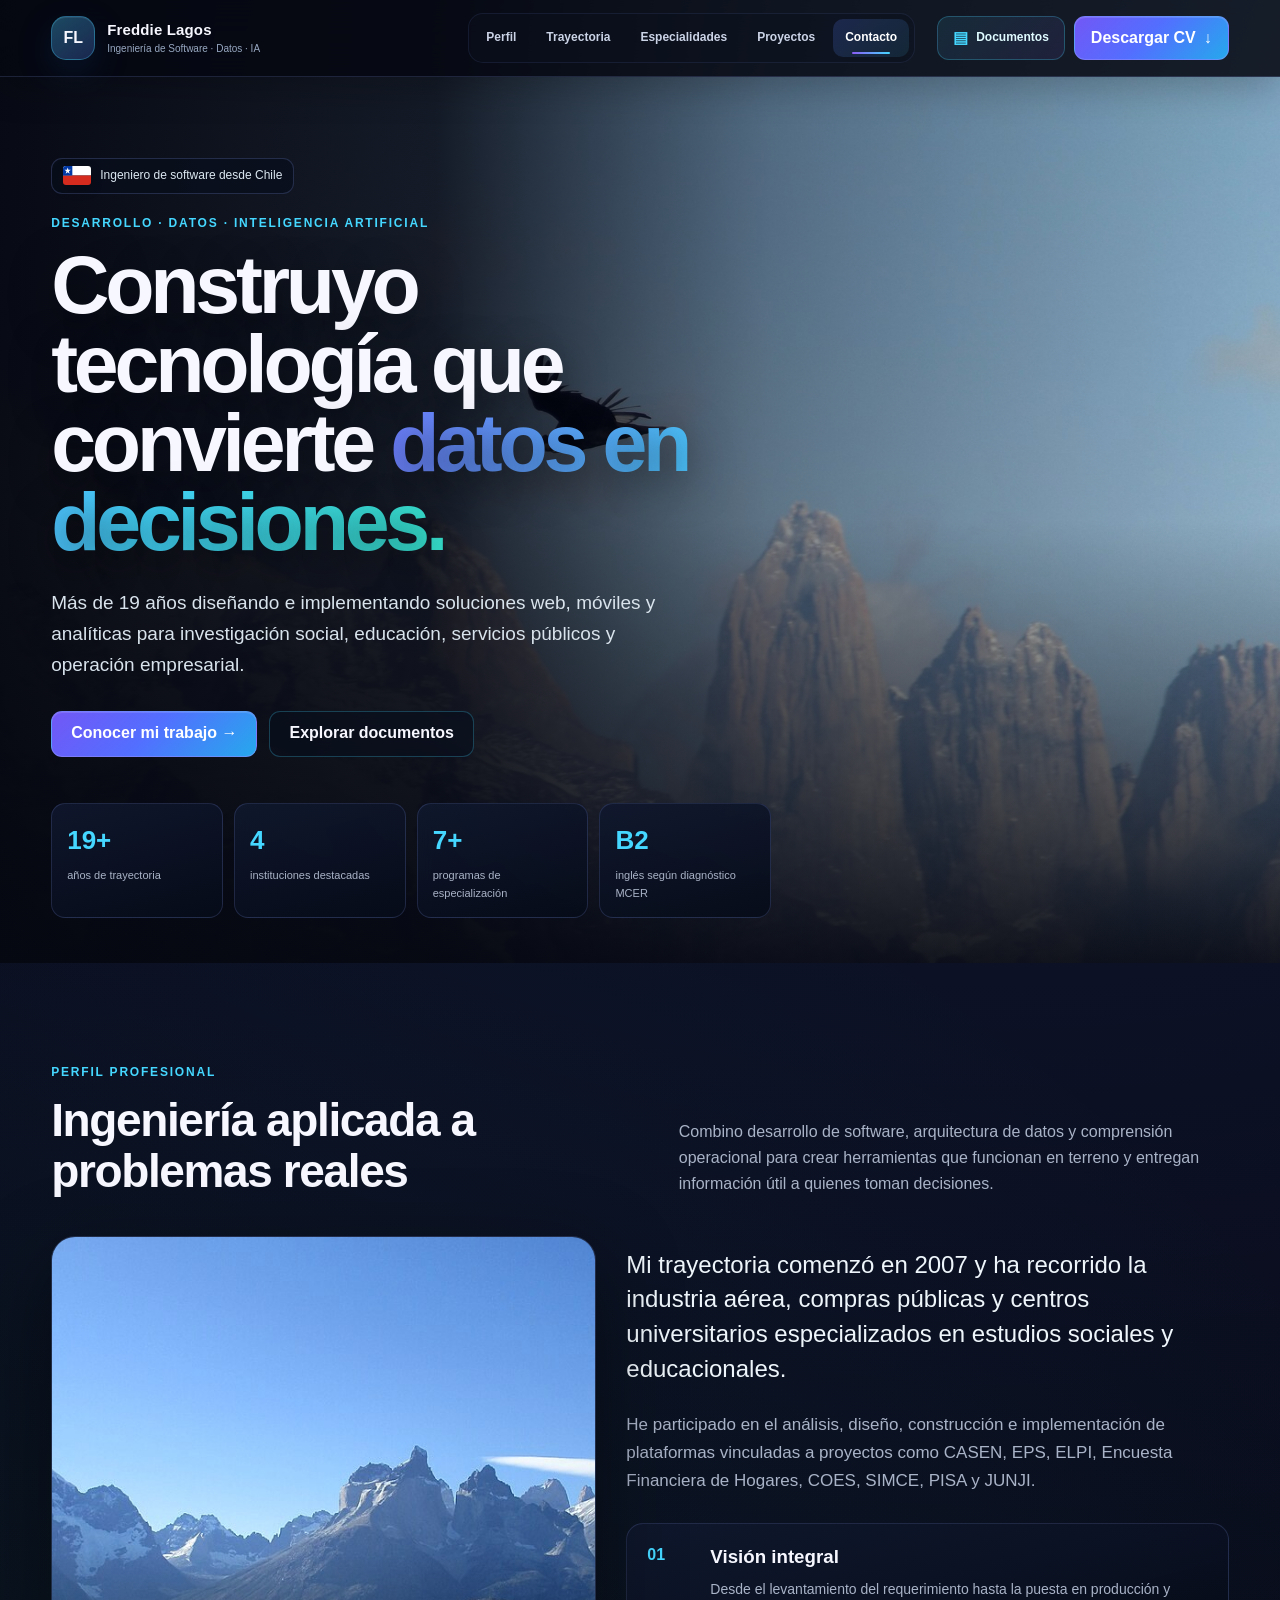
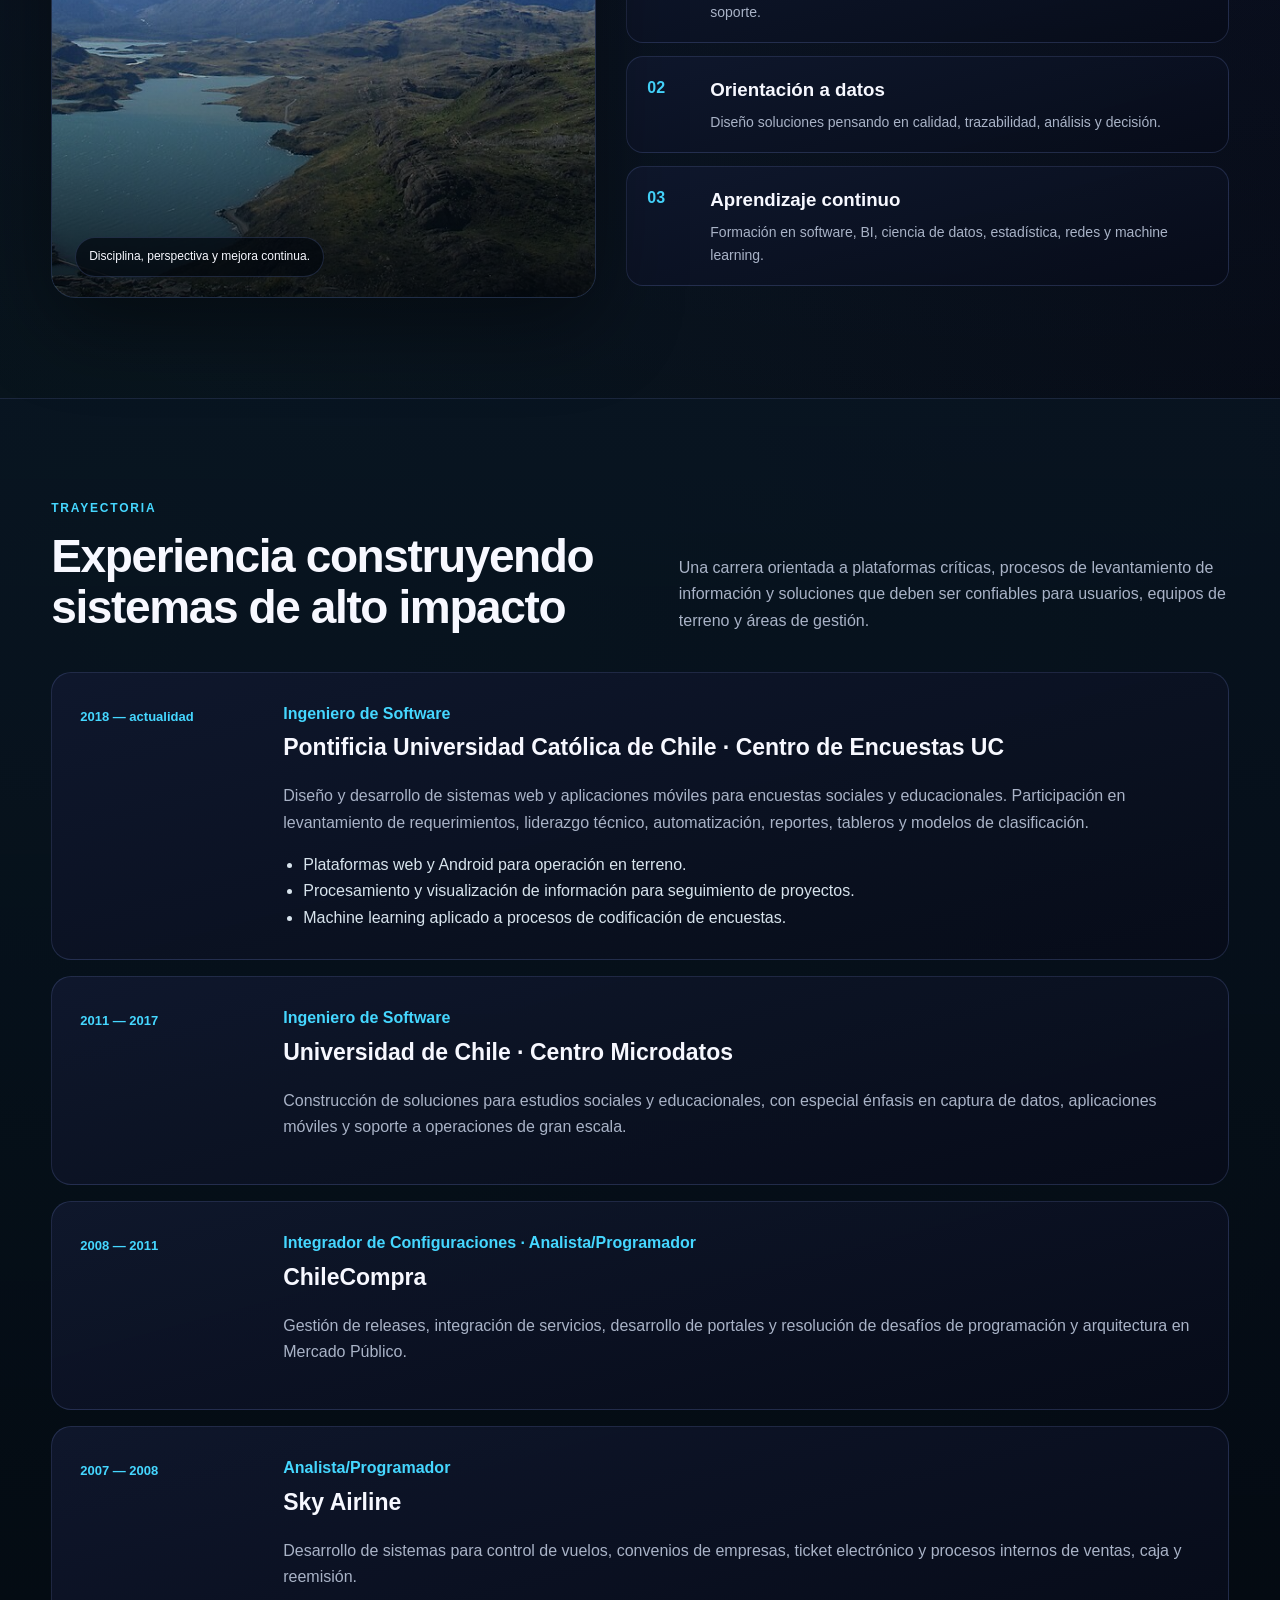
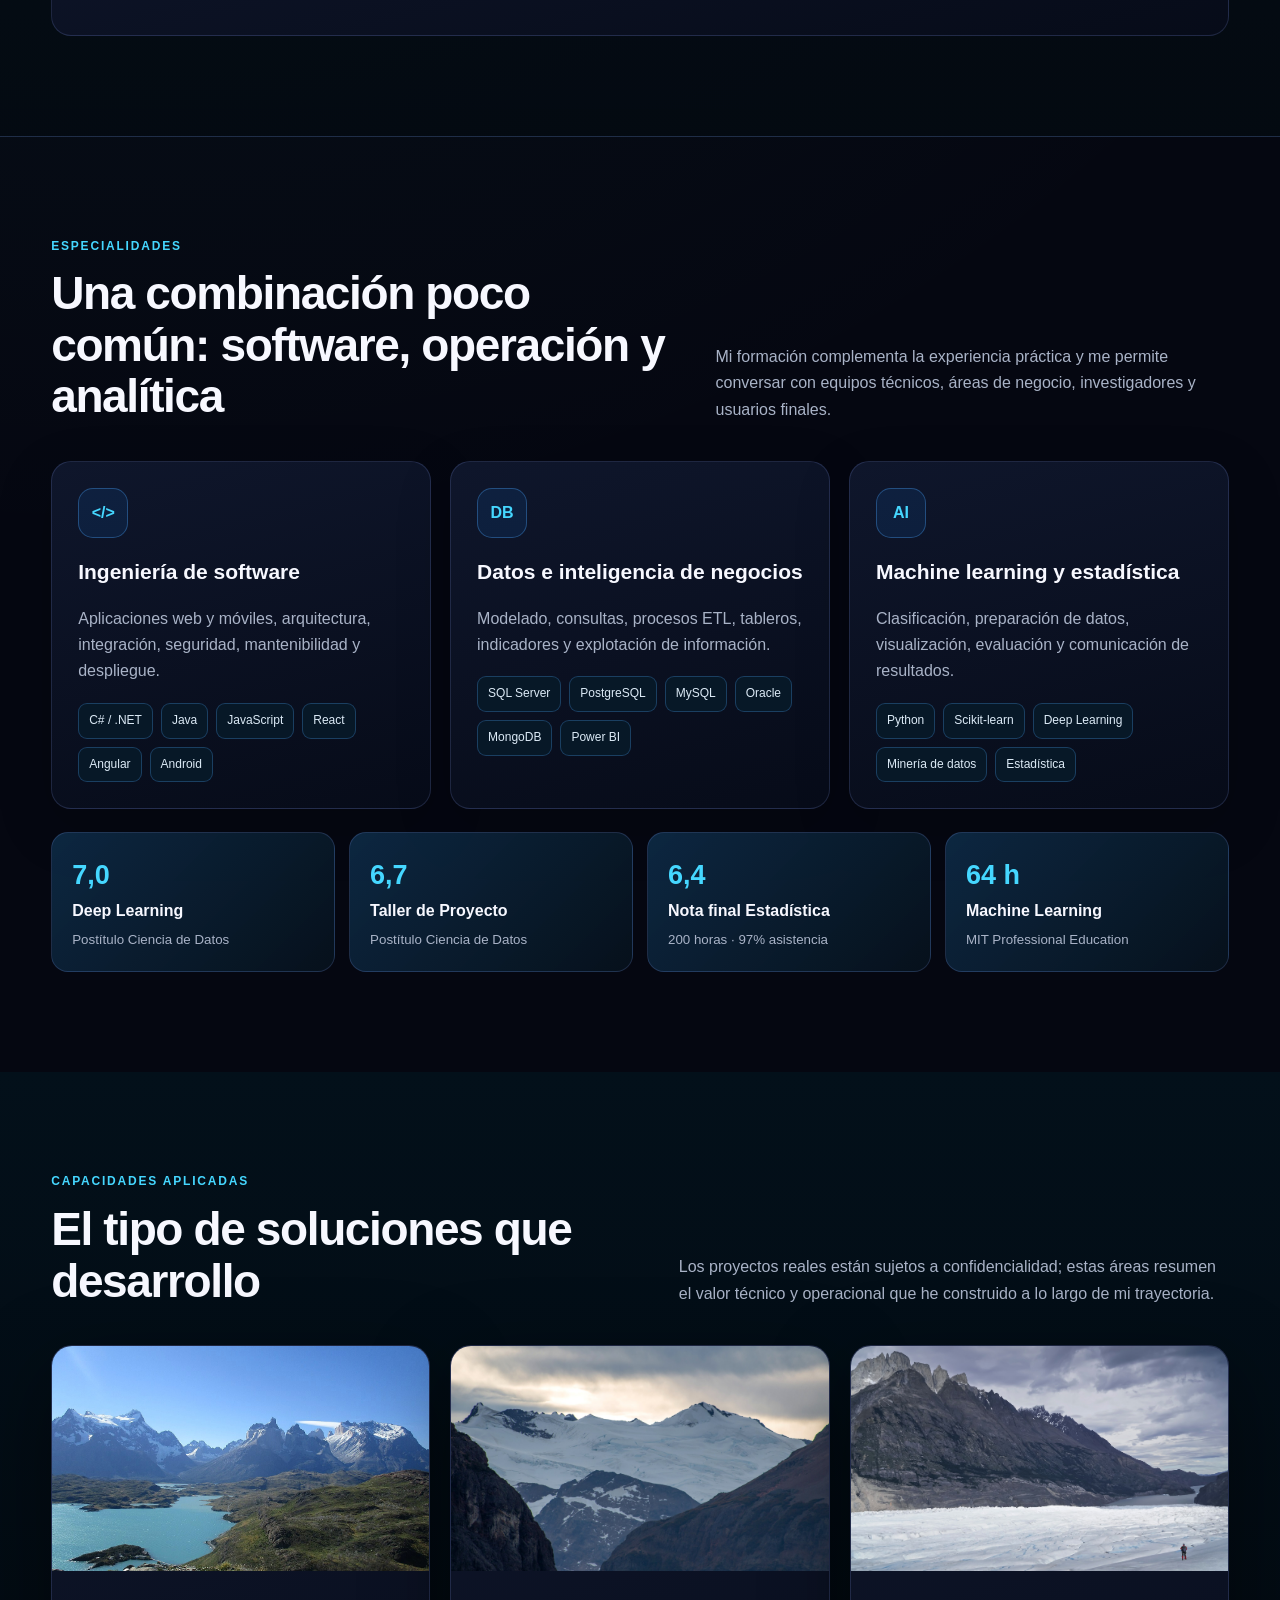
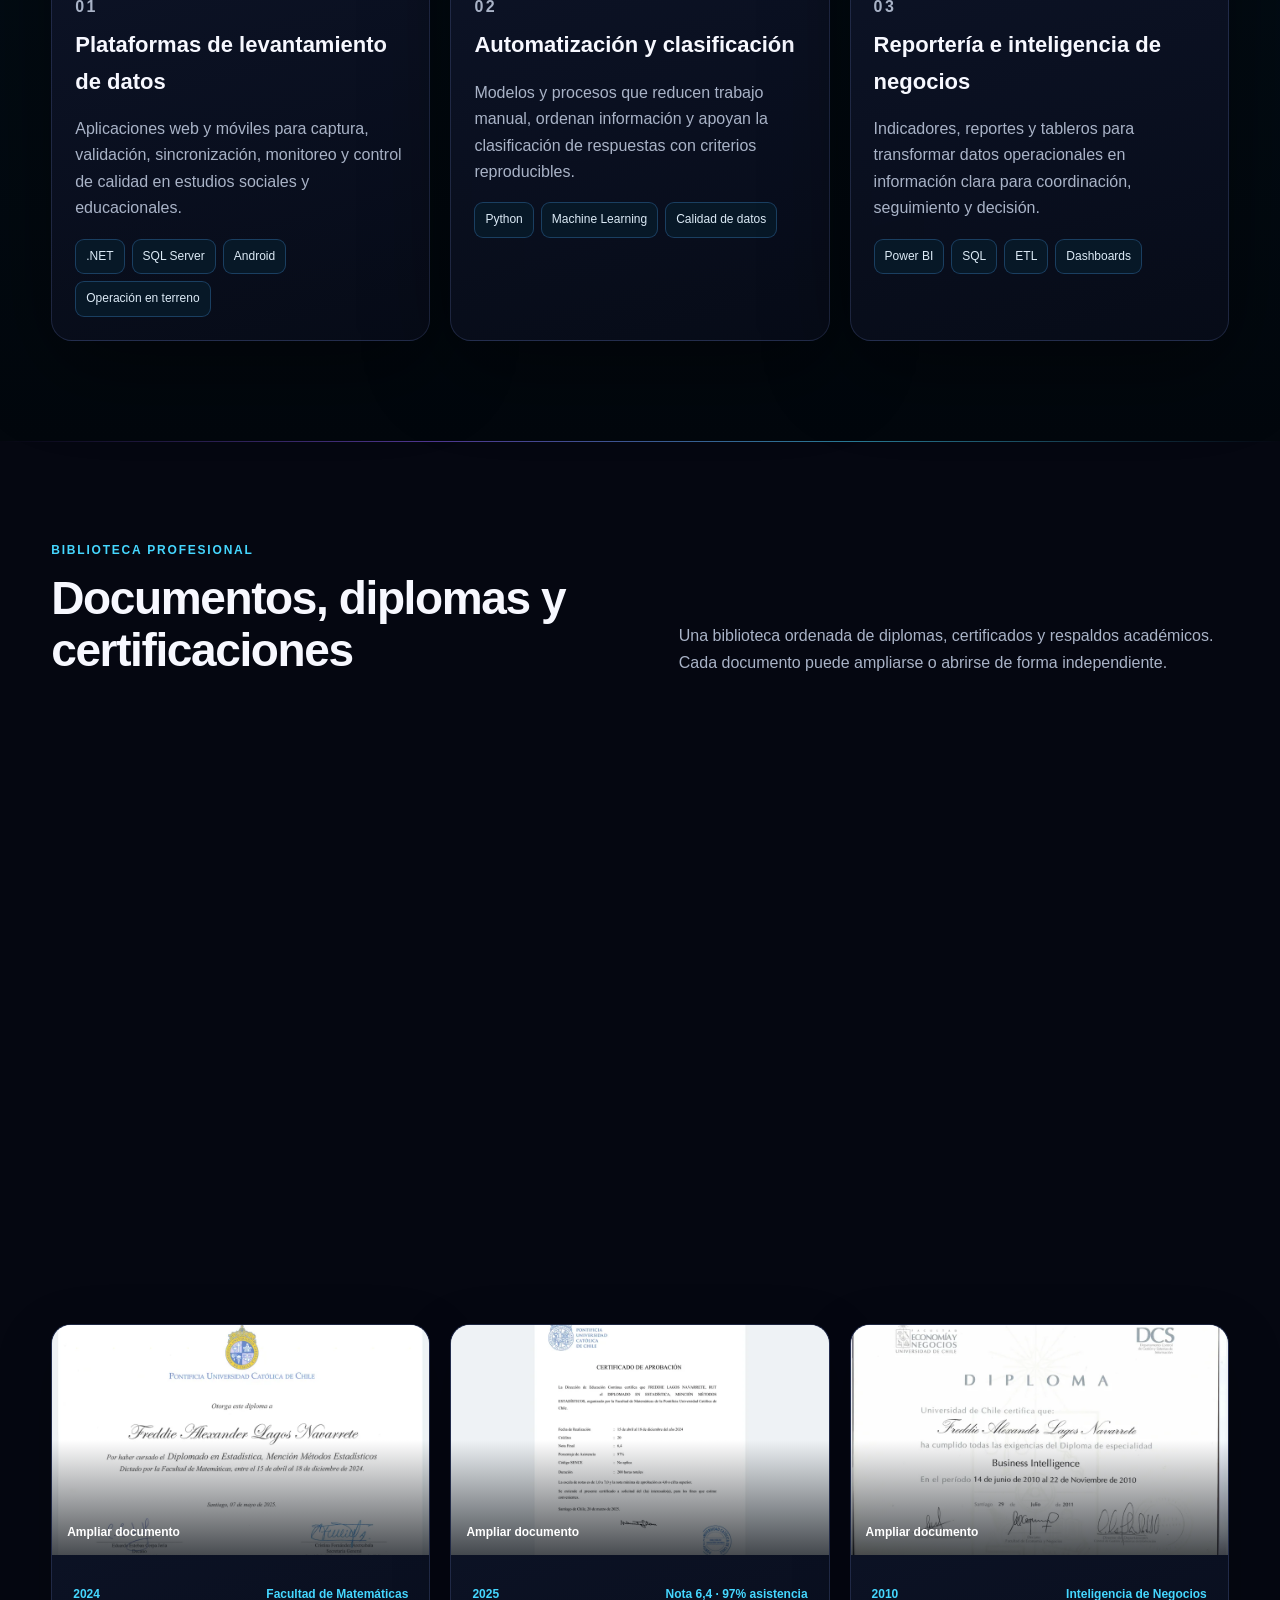
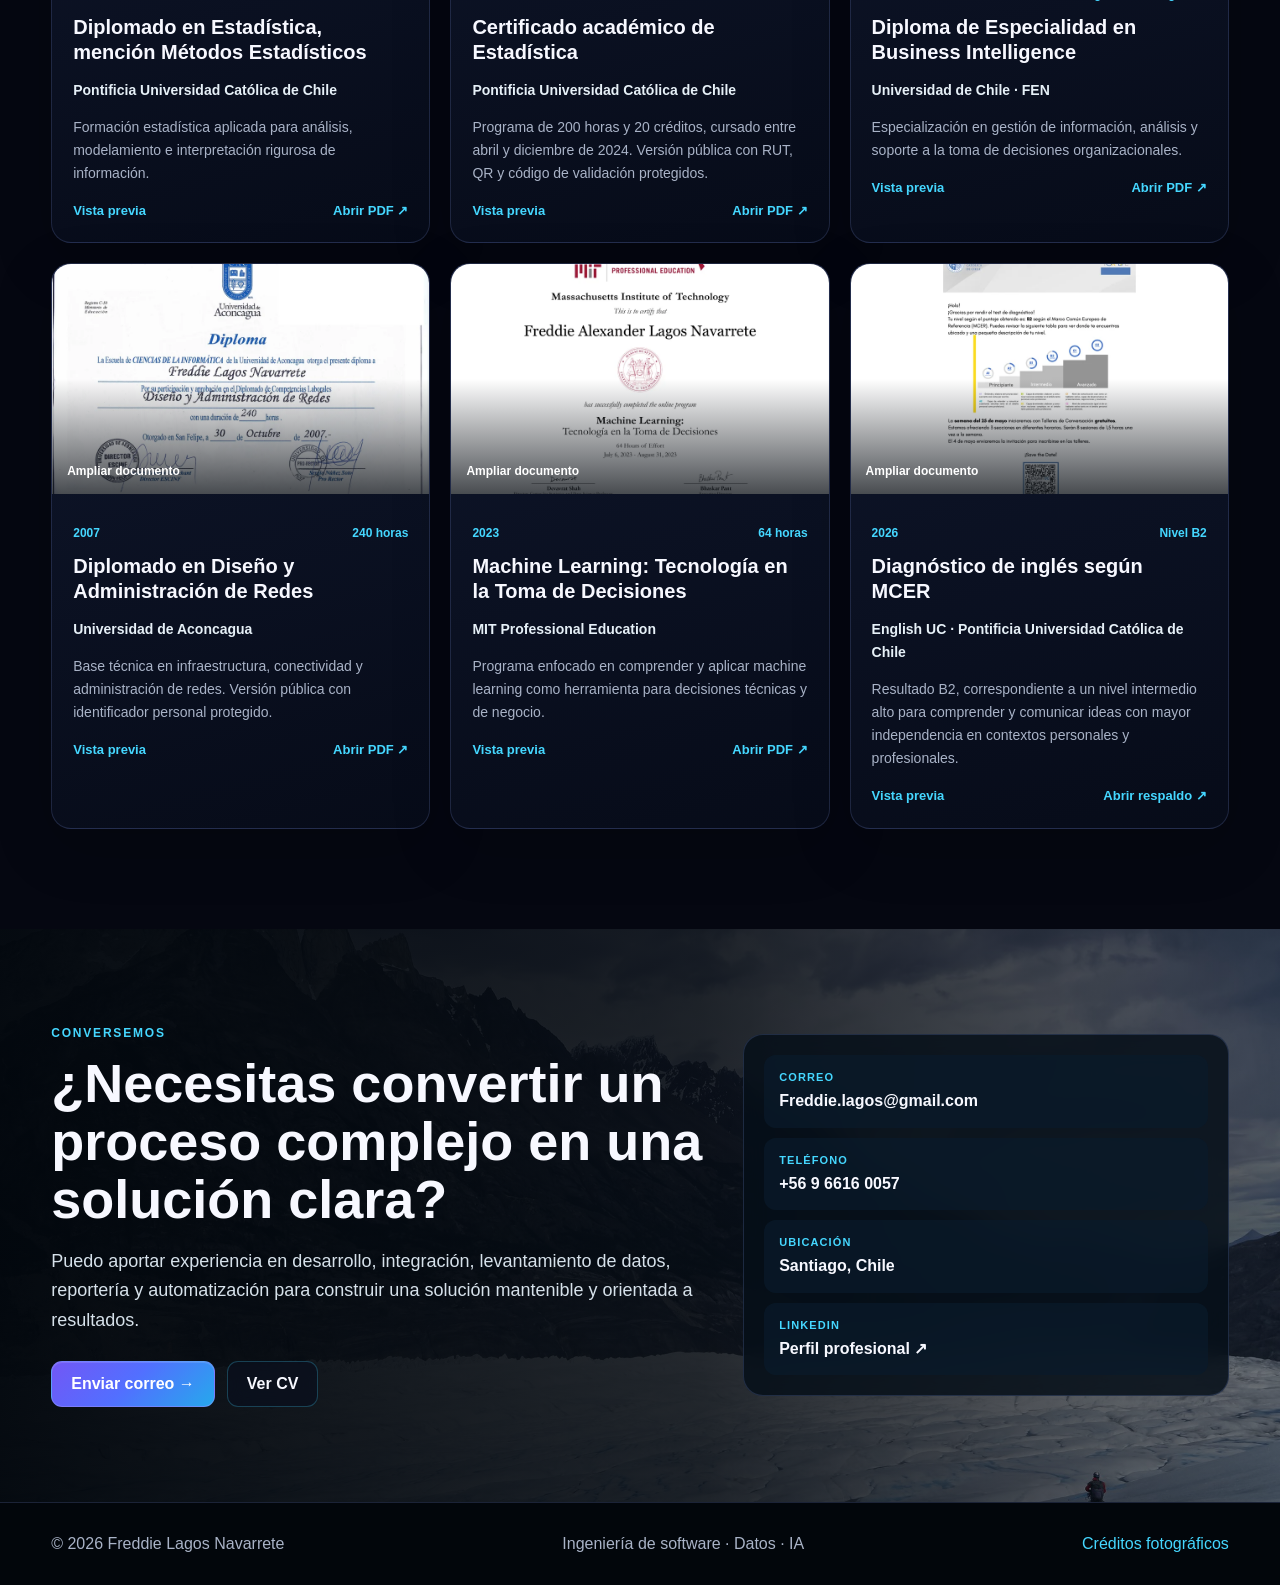
==== commit 757195ae: "ss ssssssssssss" ====
--- a/index.html
+++ b/index.html
@@ -11,21 +11,41 @@
   <meta property="og:image" content="assets/img/hero-condor.jpg">
   <title>Freddie Lagos | Ingeniería de Software y Datos</title>
   <link rel="preload" as="image" href="assets/img/hero-condor.jpg">
-  <link rel="stylesheet" href="css/styles.css">
+  <link rel="stylesheet" href="css/styles-modern.css?v=20260717">
 </head>
 <body>
 <header class="site-header">
   <div class="container nav-wrap">
     <a class="brand" href="#inicio" aria-label="Ir al inicio">
       <span class="brand-icon">FL</span>
-      <span class="brand-copy"><strong>Freddie Lagos</strong><small>Software · Datos · Innovación</small></span>
+      <span class="brand-copy">
+        <strong>Freddie Lagos</strong>
+        <small>Ingeniería de Software · Datos · IA</small>
+      </span>
     </a>
-    <button class="menu-button" type="button" aria-label="Abrir menú" aria-expanded="false">☰</button>
+
+    <button class="menu-button" type="button" aria-label="Abrir menú" aria-expanded="false">
+      <span></span><span></span><span></span>
+    </button>
+
     <nav class="main-nav" aria-label="Navegación principal">
-      <a href="#perfil">Perfil</a><a href="#experiencia">Experiencia</a><a href="#especialidades">Especialidades</a>
-      <a href="#proyectos">Proyectos</a><a href="#credenciales">Credenciales</a><a href="#contacto">Contacto</a>
+      <a href="#perfil">Perfil</a>
+      <a href="#experiencia">Trayectoria</a>
+      <a href="#especialidades">Especialidades</a>
+      <a href="#proyectos">Proyectos</a>
+      <a href="#contacto">Contacto</a>
+      <a class="mobile-documents-link" href="#documentos">Documentos</a>
     </nav>
-    <a class="button button-primary nav-cv" href="assets/CV-Freddie-Lagos.pdf" download>Descargar CV ↓</a>
+
+    <div class="nav-actions">
+      <a class="nav-documents" href="#documentos">
+        <span class="nav-action-icon">▤</span>
+        <span>Documentos</span>
+      </a>
+      <a class="button button-primary nav-cv" href="assets/CV-Freddie-Lagos.pdf" download>
+        Descargar CV <span aria-hidden="true">↓</span>
+      </a>
+    </div>
   </div>
 </header>
 
@@ -34,11 +54,11 @@
   <div class="hero-overlay"></div>
   <div class="container hero-inner">
     <div class="hero-copy reveal">
-      <div class="country-pill"><img src="assets/img/chile.svg" alt="Bandera de Chile"><span>Ingeniero de software desde Chile</span></div>
+      <div class="country-pill"><img src="assets/img/chile.svg?v=20260717" alt="Bandera de Chile"><span>Ingeniero de software desde Chile</span></div>
       <p class="eyebrow">DESARROLLO · DATOS · INTELIGENCIA ARTIFICIAL</p>
       <h1>Construyo tecnología que convierte <span>datos en decisiones.</span></h1>
       <p class="hero-lead">Más de 19 años diseñando e implementando soluciones web, móviles y analíticas para investigación social, educación, servicios públicos y operación empresarial.</p>
-      <div class="hero-actions"><a class="button button-primary" href="#proyectos">Conocer mi trabajo →</a><a class="button button-secondary" href="#credenciales">Ver credenciales</a></div>
+      <div class="hero-actions"><a class="button button-primary" href="#proyectos">Conocer mi trabajo →</a><a class="button button-secondary" href="#documentos">Explorar documentos</a></div>
       <div class="hero-facts">
         <div><strong>19+</strong><span>años de trayectoria</span></div>
         <div><strong>4</strong><span>instituciones destacadas</span></div>
@@ -110,9 +130,9 @@
   </div>
 </section>
 
-<section class="section" id="credenciales">
-  <div class="container">
-    <div class="section-heading reveal"><div><p class="eyebrow">FORMACIÓN VERIFICABLE</p><h2>Credenciales que respaldan mi especialización</h2></div><p>Diplomas, certificados y resultados académicos disponibles en versiones públicas. Los identificadores personales y códigos de validación sensibles fueron protegidos.</p></div>
+<section class="section" id="documentos">
+  <div class="container">
+    <div class="section-heading reveal"><div><p class="eyebrow">BIBLIOTECA PROFESIONAL</p><h2>Documentos, diplomas y certificaciones</h2></div><p>Una biblioteca ordenada de diplomas, certificados y respaldos académicos. Cada documento puede ampliarse o abrirse de forma independiente.</p></div>
     <div class="credential-filters reveal" role="group" aria-label="Filtrar credenciales">
       <button class="filter active" data-filter="all">Todas</button><button class="filter" data-filter="software">Software</button><button class="filter" data-filter="datos">Datos y estadística</button><button class="filter" data-filter="ia">IA</button><button class="filter" data-filter="negocios">Negocios</button><button class="filter" data-filter="infraestructura">Infraestructura</button><button class="filter" data-filter="idiomas">Idiomas</button>
     </div>
@@ -281,5 +301,5 @@
   <div class="dialog-footer"><a id="dialogPdf" class="button button-primary" href="#" target="_blank" rel="noopener">Abrir documento completo ↗</a></div>
 </dialog>
 
-<script src="js/main.js"></script>
+<script src="js/main-modern.js?v=20260717"></script>
 </body></html>
--- a/css/styles-modern.css
+++ b/css/styles-modern.css
@@ -0,0 +1,338 @@
+
+:root{--bg:#02070d;--bg2:#06111c;--panel:#081522;--panel2:#0c1c2d;--text:#f4f8fc;--muted:#aebdca;--blue:#168cff;--blue2:#67c8ff;--line:rgba(112,187,255,.19);--shadow:0 25px 80px rgba(0,0,0,.37);--radius:20px}
+*{box-sizing:border-box}html{scroll-behavior:smooth;scroll-padding-top:78px}body{margin:0;background:radial-gradient(circle at 80% 0%,rgba(21,104,173,.13),transparent 30%),var(--bg);color:var(--text);font-family:Inter,Segoe UI,Roboto,Arial,sans-serif;line-height:1.65}img{display:block;max-width:100%}a{text-decoration:none;color:inherit}button{font:inherit}.container{width:min(1220px,92%);margin:auto}
+.site-header{position:fixed;inset:0 0 auto;z-index:60;background:rgba(2,7,13,.94);border-bottom:1px solid var(--line);backdrop-filter:blur(18px)}.nav-wrap{height:78px;display:flex;align-items:center;gap:25px}.brand{display:flex;align-items:center;gap:12px}.brand-icon{width:43px;height:43px;border-radius:13px;display:grid;place-items:center;background:linear-gradient(145deg,#194c79,#071522);border:1px solid rgba(103,200,255,.28);font-weight:900}.brand-copy strong{display:block;text-transform:uppercase;letter-spacing:.04em}.brand-copy small{display:block;color:var(--muted);font-size:11px}.main-nav{display:flex;align-items:center;gap:23px;margin-left:auto}.main-nav a{font-size:13px;color:#dce7ef;transition:.2s}.main-nav a:hover{color:var(--blue2)}.nav-cv{margin-left:auto}.menu-button{display:none;color:#fff;background:transparent;border:1px solid var(--line);padding:8px 12px;border-radius:10px}
+.button{display:inline-flex;align-items:center;justify-content:center;gap:8px;min-height:46px;padding:0 19px;border-radius:11px;border:1px solid rgba(77,167,255,.38);font-weight:800;transition:.24s}.button:hover{transform:translateY(-2px);box-shadow:0 13px 32px rgba(22,140,255,.18)}.button-primary{background:linear-gradient(135deg,#1594ff,#0864ce);color:#fff}.button-secondary{background:rgba(3,10,18,.68);backdrop-filter:blur(9px)}
+.hero{position:relative;min-height:820px;padding-top:78px;background:url('../assets/img/hero-condor.jpg') center 36%/cover no-repeat;overflow:hidden}.hero-overlay{position:absolute;inset:0;background:linear-gradient(90deg,rgba(2,7,13,.98) 0%,rgba(2,7,13,.90) 34%,rgba(2,7,13,.48) 60%,rgba(2,7,13,.10) 100%),linear-gradient(0deg,rgba(2,7,13,.88),transparent 45%)}.hero-inner{position:relative;z-index:2;min-height:742px;display:flex;align-items:center}.hero-copy{max-width:720px;padding:80px 0 45px}.country-pill{display:inline-flex;align-items:center;gap:10px;padding:8px 12px;border-radius:999px;background:rgba(2,8,14,.73);border:1px solid var(--line);font-size:13px;color:#dbe8f2;margin-bottom:20px}.country-pill img{width:32px}.eyebrow{margin:0 0 12px;color:var(--blue2);font-weight:900;letter-spacing:.15em;font-size:12px}.hero h1{font-size:clamp(52px,6.3vw,86px);line-height:.98;letter-spacing:-.052em;margin:0;text-shadow:0 12px 42px rgba(0,0,0,.5)}.hero h1 span{color:var(--blue)}.hero-lead{font-size:19px;color:#d8e3ec;max-width:650px;margin:25px 0 0}.hero-actions{display:flex;gap:12px;margin-top:30px}.hero-facts{display:grid;grid-template-columns:repeat(4,1fr);gap:11px;margin-top:46px}.hero-facts div{min-height:94px;padding:15px;border-radius:14px;border:1px solid var(--line);background:rgba(4,13,22,.77);backdrop-filter:blur(10px)}.hero-facts strong{display:block;font-size:26px}.hero-facts span{display:block;color:var(--muted);font-size:11px;margin-top:4px}
+.section{padding:100px 0}.section-alt{background:linear-gradient(180deg,rgba(8,21,34,.78),rgba(3,10,17,.88));border-top:1px solid var(--line);border-bottom:1px solid var(--line)}.section-heading{display:flex;align-items:end;justify-content:space-between;gap:40px;margin-bottom:38px}.section-heading h2{font-size:clamp(32px,4vw,46px);line-height:1.12;letter-spacing:-.03em;margin:0}.section-heading>p{max-width:550px;color:var(--muted);margin:0}
+.profile-grid{display:grid;grid-template-columns:.95fr 1.05fr;gap:30px}.photo-panel{position:relative;margin:0;min-height:590px;border:1px solid var(--line);border-radius:24px;overflow:hidden;box-shadow:var(--shadow)}.photo-panel img{width:100%;height:100%;object-fit:cover}.photo-panel:after{content:'';position:absolute;inset:48% 0 0;background:linear-gradient(transparent,rgba(2,7,13,.85))}.photo-panel figcaption{position:absolute;z-index:2;left:23px;bottom:20px;padding:9px 13px;border-radius:999px;background:rgba(2,8,14,.72);border:1px solid var(--line);font-size:12px}.profile-copy{padding:12px 0}.profile-copy>p{color:var(--muted);font-size:17px}.profile-copy .profile-intro{font-size:24px;line-height:1.45;color:#eff6fb;margin-top:0}.profile-highlights{display:grid;gap:13px;margin-top:28px}.profile-highlights>div{display:grid;grid-template-columns:48px 1fr;gap:0 15px;padding:18px 20px;background:linear-gradient(180deg,rgba(11,26,41,.9),rgba(5,14,23,.9));border:1px solid var(--line);border-radius:17px}.profile-highlights span{grid-row:1/3;color:var(--blue2);font-weight:900;font-size:16px}.profile-highlights h3{margin:0}.profile-highlights p{margin:5px 0 0;color:var(--muted);font-size:14px}
+.experience-list{display:grid;gap:16px}.experience-card{display:grid;grid-template-columns:175px 1fr;gap:28px;padding:28px;background:rgba(7,19,31,.78);border:1px solid var(--line);border-radius:20px}.experience-date{color:var(--blue2);font-size:13px;font-weight:900;padding-top:5px}.experience-card h3{font-size:23px;margin:2px 0 10px}.experience-card .role{color:var(--blue2);font-weight:800;margin:0}.experience-card p{color:var(--muted)}.experience-card ul{color:#d8e4ed;margin:13px 0 0;padding-left:20px}
+.specialty-grid{display:grid;grid-template-columns:repeat(3,1fr);gap:19px}.specialty-card{padding:26px;background:linear-gradient(180deg,rgba(11,26,41,.94),rgba(5,14,23,.95));border:1px solid var(--line);border-radius:20px;box-shadow:0 18px 55px rgba(0,0,0,.17)}.specialty-icon{width:50px;height:50px;border-radius:15px;display:grid;place-items:center;color:var(--blue2);font-weight:900;background:rgba(22,140,255,.1);border:1px solid rgba(77,167,255,.34)}.specialty-card h3{font-size:21px;margin:17px 0 7px}.specialty-card p{color:var(--muted)}.chips{display:flex;flex-wrap:wrap;gap:8px;margin-top:18px}.chips span,.project-tags span{padding:7px 10px;border-radius:9px;border:1px solid rgba(77,167,255,.27);background:#071827;color:#dceaf6;font-size:12px}.academic-metrics{display:grid;grid-template-columns:repeat(4,1fr);gap:14px;margin-top:23px}.academic-metrics div{padding:20px;border-radius:17px;border:1px solid var(--line);background:linear-gradient(135deg,rgba(17,57,91,.65),rgba(7,18,29,.91))}.academic-metrics strong{display:block;color:var(--blue2);font-size:27px}.academic-metrics span{display:block;font-weight:800}.academic-metrics small{display:block;color:var(--muted);margin-top:5px}
+.projects-section{background:linear-gradient(180deg,#03101a,#02070d)}.project-grid{display:grid;grid-template-columns:repeat(3,1fr);gap:20px}.project-card{overflow:hidden;background:var(--panel);border:1px solid var(--line);border-radius:21px;box-shadow:var(--shadow);transition:.25s}.project-card:hover{transform:translateY(-5px);border-color:rgba(79,169,255,.55)}.project-card>img{height:225px;width:100%;object-fit:cover}.project-card>div{padding:23px}.project-number{color:var(--blue2);font-weight:900;letter-spacing:.15em;margin:0}.project-card h3{font-size:22px;margin:7px 0 10px}.project-card p{color:var(--muted)}.project-tags{display:flex;flex-wrap:wrap;gap:7px;margin-top:17px}
+.credential-filters{display:flex;flex-wrap:wrap;gap:9px;margin-bottom:25px}.filter{color:#dbe8f2;background:#071522;border:1px solid var(--line);border-radius:999px;padding:9px 14px;cursor:pointer}.filter.active,.filter:hover{background:rgba(22,140,255,.18);border-color:rgba(79,169,255,.55);color:#fff}.credentials-grid{display:grid;grid-template-columns:repeat(3,1fr);gap:20px}.credential-card{background:linear-gradient(180deg,rgba(11,26,41,.94),rgba(5,14,23,.96));border:1px solid var(--line);border-radius:20px;overflow:hidden;box-shadow:0 18px 60px rgba(0,0,0,.18)}.credential-card.hidden{display:none}.credential-preview{position:relative;width:100%;height:230px;padding:0;border:0;cursor:pointer;background:#eaf0f4;overflow:hidden}.credential-preview img{width:100%;height:100%;object-fit:cover;object-position:center}.credential-preview:after{content:'';position:absolute;inset:50% 0 0;background:linear-gradient(transparent,rgba(2,7,13,.72))}.preview-label{position:absolute;z-index:2;left:15px;bottom:13px;color:#fff;font-size:12px;font-weight:800}.credential-body{padding:21px}.credential-meta{display:flex;justify-content:space-between;gap:10px;color:var(--blue2);font-size:12px;font-weight:900}.credential-meta strong{text-align:right}.credential-card h3{font-size:20px;line-height:1.25;margin:10px 0 4px}.credential-institution{color:#e6f0f7!important;font-weight:700}.credential-body>p{color:var(--muted);font-size:14px}.credential-actions{display:flex;justify-content:space-between;gap:12px;margin-top:15px}.text-link{padding:0;background:none;border:0;color:var(--blue2);font-weight:800;font-size:13px;cursor:pointer}.text-link:hover{text-decoration:underline}
+.contact-section{position:relative;padding:95px 0;background:url('../assets/img/glaciar-grey.jpg') center 58%/cover no-repeat;overflow:hidden}.contact-overlay{position:absolute;inset:0;background:linear-gradient(90deg,rgba(2,7,13,.98),rgba(2,7,13,.86) 55%,rgba(2,7,13,.52))}.contact-grid{position:relative;z-index:2;display:grid;grid-template-columns:1.15fr .85fr;gap:35px;align-items:center}.contact-grid h2{font-size:clamp(35px,4.5vw,54px);line-height:1.07;margin:0 0 16px}.contact-grid>div:first-child>p:not(.eyebrow){max-width:650px;color:#d6e1ea;font-size:18px}.contact-actions{display:flex;gap:12px;margin-top:25px}.contact-card{display:grid;gap:10px;padding:20px;border:1px solid var(--line);border-radius:20px;background:rgba(5,15,25,.84);backdrop-filter:blur(13px)}.contact-card a,.contact-card div{padding:13px 15px;border-radius:12px;background:rgba(10,27,43,.73)}.contact-card span{display:block;color:var(--blue2);font-size:11px;text-transform:uppercase;letter-spacing:.1em;font-weight:900}.contact-card strong{display:block;margin-top:2px}.site-footer{padding:28px 0;background:#02060b;border-top:1px solid var(--line);color:var(--muted)}.footer-inner{display:flex;justify-content:space-between;gap:20px}.footer-inner a{color:var(--blue2)}
+.document-dialog{width:min(1050px,94vw);max-height:92vh;padding:0;border:1px solid var(--line);border-radius:20px;background:#06111c;color:#fff;box-shadow:0 40px 120px rgba(0,0,0,.7)}.document-dialog::backdrop{background:rgba(0,0,0,.78);backdrop-filter:blur(5px)}.dialog-header{display:flex;justify-content:space-between;align-items:center;padding:18px 22px;border-bottom:1px solid var(--line)}.dialog-header p{margin:0;color:var(--blue2);font-size:11px;font-weight:900;text-transform:uppercase;letter-spacing:.12em}.dialog-header h2{font-size:22px;margin:2px 0 0}.dialog-close{width:40px;height:40px;border-radius:10px;border:1px solid var(--line);background:#0a1b2b;color:#fff;font-size:25px;cursor:pointer}.dialog-body{padding:18px;background:#dfe6eb;max-height:68vh;overflow:auto}.dialog-body img{width:100%;height:auto;object-fit:contain}.dialog-footer{display:flex;justify-content:flex-end;padding:15px 20px;border-top:1px solid var(--line)}
+.reveal{opacity:1;transform:none}.js .reveal{opacity:0;transform:translateY(25px);transition:opacity .75s ease,transform .75s ease}.js .reveal.visible{opacity:1;transform:none}
+@media(max-width:1060px){.main-nav{gap:15px}.main-nav a{font-size:12px}.brand-copy small{display:none}.credentials-grid{grid-template-columns:repeat(2,1fr)}.specialty-grid{grid-template-columns:1fr 1fr}.specialty-card:last-child{grid-column:1/-1}.academic-metrics{grid-template-columns:repeat(2,1fr)}}
+@media(max-width:850px){.menu-button{display:block;margin-left:auto}.main-nav{display:none;position:absolute;top:78px;left:4%;right:4%;margin:0;padding:16px;flex-direction:column;align-items:stretch;background:#06111c;border:1px solid var(--line);border-radius:14px;box-shadow:var(--shadow)}.main-nav.open{display:flex}.nav-cv{display:none}.hero{min-height:900px;background-position:61% center}.hero-overlay{background:linear-gradient(90deg,rgba(2,7,13,.98),rgba(2,7,13,.80) 66%,rgba(2,7,13,.34))}.hero-facts{grid-template-columns:1fr 1fr}.section-heading{align-items:flex-start;flex-direction:column}.profile-grid,.contact-grid{grid-template-columns:1fr}.photo-panel{min-height:430px}.project-grid{grid-template-columns:1fr 1fr}.experience-card{grid-template-columns:1fr;gap:8px}.academic-metrics{grid-template-columns:1fr 1fr}}
+@media(max-width:620px){.brand-copy strong{font-size:13px}.brand-icon{width:38px;height:38px}.hero{min-height:1010px;background-position:64% center}.hero-copy{padding-top:115px}.hero h1{font-size:47px}.hero-lead{font-size:17px}.hero-actions,.contact-actions{flex-direction:column;align-items:flex-start}.section{padding:73px 0}.profile-copy .profile-intro{font-size:21px}.specialty-grid,.project-grid,.credentials-grid,.academic-metrics{grid-template-columns:1fr}.specialty-card:last-child{grid-column:auto}.credential-preview{height:215px}.footer-inner{flex-direction:column}.credential-actions{flex-direction:column;align-items:flex-start}}
+@media(prefers-reduced-motion:reduce){html{scroll-behavior:auto}.reveal{opacity:1;transform:none;transition:none}}
+
+
+/* =========================================================
+   DISEÑO MODERNO 2026
+   ========================================================= */
+:root{
+  --bg:#050711;
+  --bg2:#0a0e1d;
+  --panel:#0c1223;
+  --panel2:#111a31;
+  --text:#f7f8ff;
+  --muted:#a9b3c7;
+  --blue:#5b7cff;
+  --blue2:#45d7ff;
+  --violet:#8b5cf6;
+  --cyan:#37e4cf;
+  --line:rgba(140,164,255,.18);
+  --shadow:0 26px 85px rgba(0,0,0,.42);
+}
+
+body{
+  background:
+    radial-gradient(circle at 78% -5%,rgba(91,124,255,.18),transparent 31%),
+    radial-gradient(circle at 10% 28%,rgba(55,228,207,.07),transparent 26%),
+    var(--bg);
+}
+
+.site-header{
+  background:rgba(5,7,17,.86);
+  border-bottom:1px solid rgba(150,170,255,.17);
+  box-shadow:0 12px 35px rgba(0,0,0,.22);
+}
+
+.nav-wrap{
+  height:76px;
+  gap:18px;
+}
+
+.brand{
+  flex:0 0 auto;
+  min-width:265px;
+}
+
+.brand-icon{
+  width:44px;
+  height:44px;
+  border-radius:15px;
+  background:
+    linear-gradient(145deg,rgba(69,215,255,.28),rgba(91,124,255,.19)),
+    #0b1326;
+  border:1px solid rgba(69,215,255,.32);
+  box-shadow:inset 0 1px rgba(255,255,255,.08),0 12px 35px rgba(21,74,136,.22);
+}
+
+.brand-copy{
+  display:flex !important;
+  flex-direction:column;
+  justify-content:center;
+  min-width:0;
+  line-height:1.15;
+}
+
+.brand-copy strong{
+  display:block !important;
+  font-size:15px;
+  text-transform:none;
+  letter-spacing:.01em;
+  white-space:nowrap;
+}
+
+.brand-copy small{
+  display:block !important;
+  margin-top:5px;
+  color:#98a8c1;
+  font-size:10px;
+  white-space:nowrap;
+}
+
+.main-nav{
+  gap:6px;
+  margin-left:auto;
+  padding:5px;
+  border:1px solid rgba(141,162,255,.10);
+  border-radius:15px;
+  background:rgba(11,16,31,.46);
+}
+
+.main-nav a{
+  position:relative;
+  padding:9px 12px;
+  border-radius:10px;
+  color:#cbd4e6;
+  font-size:12px;
+  font-weight:700;
+  transition:.22s ease;
+}
+
+.main-nav a:hover,
+.main-nav a.active{
+  color:#fff;
+  background:linear-gradient(135deg,rgba(91,124,255,.20),rgba(69,215,255,.10));
+}
+
+.main-nav a.active::after{
+  content:"";
+  position:absolute;
+  left:25%;
+  right:25%;
+  bottom:3px;
+  height:2px;
+  border-radius:999px;
+  background:linear-gradient(90deg,var(--violet),var(--blue2));
+}
+
+.mobile-documents-link{display:none!important}
+
+.nav-actions{
+  display:flex;
+  align-items:center;
+  gap:9px;
+  margin-left:4px;
+}
+
+.nav-documents{
+  min-height:44px;
+  padding:0 15px;
+  display:inline-flex;
+  align-items:center;
+  gap:8px;
+  border-radius:12px;
+  border:1px solid rgba(69,215,255,.26);
+  color:#dffbff;
+  background:linear-gradient(135deg,rgba(69,215,255,.10),rgba(139,92,246,.10));
+  font-size:12px;
+  font-weight:800;
+  transition:.22s ease;
+}
+
+.nav-documents:hover{
+  transform:translateY(-2px);
+  border-color:rgba(69,215,255,.55);
+  box-shadow:0 12px 30px rgba(46,155,213,.13);
+}
+
+.nav-action-icon{
+  color:var(--blue2);
+  font-size:16px;
+}
+
+.nav-cv{
+  margin-left:0;
+  min-height:44px;
+  padding:0 16px;
+  white-space:nowrap;
+}
+
+.button-primary{
+  background:linear-gradient(135deg,#7257f6 0%,#526fff 48%,#19b9e7 115%);
+  border-color:rgba(142,156,255,.48);
+  box-shadow:inset 0 1px rgba(255,255,255,.12);
+}
+
+.button-secondary{
+  border-color:rgba(69,215,255,.25);
+  background:rgba(10,15,30,.69);
+}
+
+.hero-overlay{
+  background:
+    linear-gradient(90deg,rgba(5,7,17,.98) 0%,rgba(5,7,17,.89) 34%,rgba(5,7,17,.45) 60%,rgba(5,7,17,.08) 100%),
+    linear-gradient(0deg,rgba(5,7,17,.91),transparent 46%);
+}
+
+/* Bandera compacta y controlada; evita cualquier tamaño intrínseco del SVG */
+.country-pill{
+  display:inline-flex !important;
+  width:max-content;
+  max-width:100%;
+  align-items:center;
+  gap:9px;
+  padding:7px 11px;
+  border-radius:11px;
+  background:rgba(9,14,28,.72);
+  border:1px solid rgba(140,164,255,.20);
+}
+
+.country-pill img{
+  display:block !important;
+  width:28px !important;
+  height:19px !important;
+  min-width:28px !important;
+  max-width:28px !important;
+  min-height:19px !important;
+  max-height:19px !important;
+  flex:0 0 28px !important;
+  object-fit:cover !important;
+  border-radius:3px;
+  box-shadow:0 4px 12px rgba(0,0,0,.24);
+}
+
+.country-pill span{
+  white-space:nowrap;
+  font-size:12px;
+}
+
+.eyebrow{
+  color:var(--blue2);
+}
+
+.hero h1 span,
+.section-heading h2 span{
+  color:transparent;
+  background:linear-gradient(100deg,#6f7fff,#45d7ff 55%,#37e4cf);
+  -webkit-background-clip:text;
+  background-clip:text;
+}
+
+.hero-facts div,
+.specialty-card,
+.credential-card,
+.project-card,
+.experience-card,
+.profile-highlights>div{
+  border-color:rgba(140,164,255,.17);
+  background:linear-gradient(165deg,rgba(16,24,46,.92),rgba(7,12,25,.94));
+}
+
+.hero-facts strong,
+.academic-metrics strong,
+.credential-meta,
+.text-link,
+.role,
+.experience-date{
+  color:var(--blue2);
+}
+
+.filter{
+  background:#0d1427;
+  border-color:rgba(140,164,255,.17);
+}
+
+.filter.active,
+.filter:hover{
+  background:linear-gradient(135deg,rgba(91,124,255,.25),rgba(69,215,255,.12));
+  border-color:rgba(102,141,255,.58);
+}
+
+#documentos{
+  position:relative;
+}
+
+#documentos::before{
+  content:"";
+  position:absolute;
+  left:0;
+  right:0;
+  top:0;
+  height:1px;
+  background:linear-gradient(90deg,transparent,var(--violet),var(--blue2),transparent);
+  opacity:.55;
+}
+
+.menu-button{
+  width:44px;
+  height:42px;
+  padding:10px;
+  flex-direction:column;
+  justify-content:center;
+  align-items:center;
+  gap:5px;
+}
+
+.menu-button span{
+  display:block;
+  width:21px;
+  height:2px;
+  border-radius:999px;
+  background:#f3f6ff;
+}
+
+@media(max-width:1180px){
+  .brand{min-width:215px}
+  .brand-copy small{display:none!important}
+  .main-nav a{padding:9px 9px}
+  .nav-documents{padding:0 11px}
+  .nav-documents span:last-child{display:none}
+}
+
+@media(max-width:980px){
+  .menu-button{display:flex;margin-left:auto}
+  .main-nav{
+    display:none;
+    position:absolute;
+    top:76px;
+    left:4%;
+    right:4%;
+    margin:0;
+    padding:12px;
+    flex-direction:column;
+    align-items:stretch;
+    gap:4px;
+    background:rgba(8,12,25,.98);
+    border:1px solid rgba(140,164,255,.20);
+    border-radius:16px;
+    box-shadow:var(--shadow);
+  }
+  .main-nav.open{display:flex}
+  .main-nav a{padding:12px 14px}
+  .mobile-documents-link{display:block!important}
+  .nav-documents{display:none}
+  .nav-cv{display:none}
+}
+
+@media(max-width:620px){
+  .brand{min-width:0}
+  .brand-copy small{display:none!important}
+  .brand-copy strong{font-size:13px}
+  .country-pill span{font-size:11px}
+}
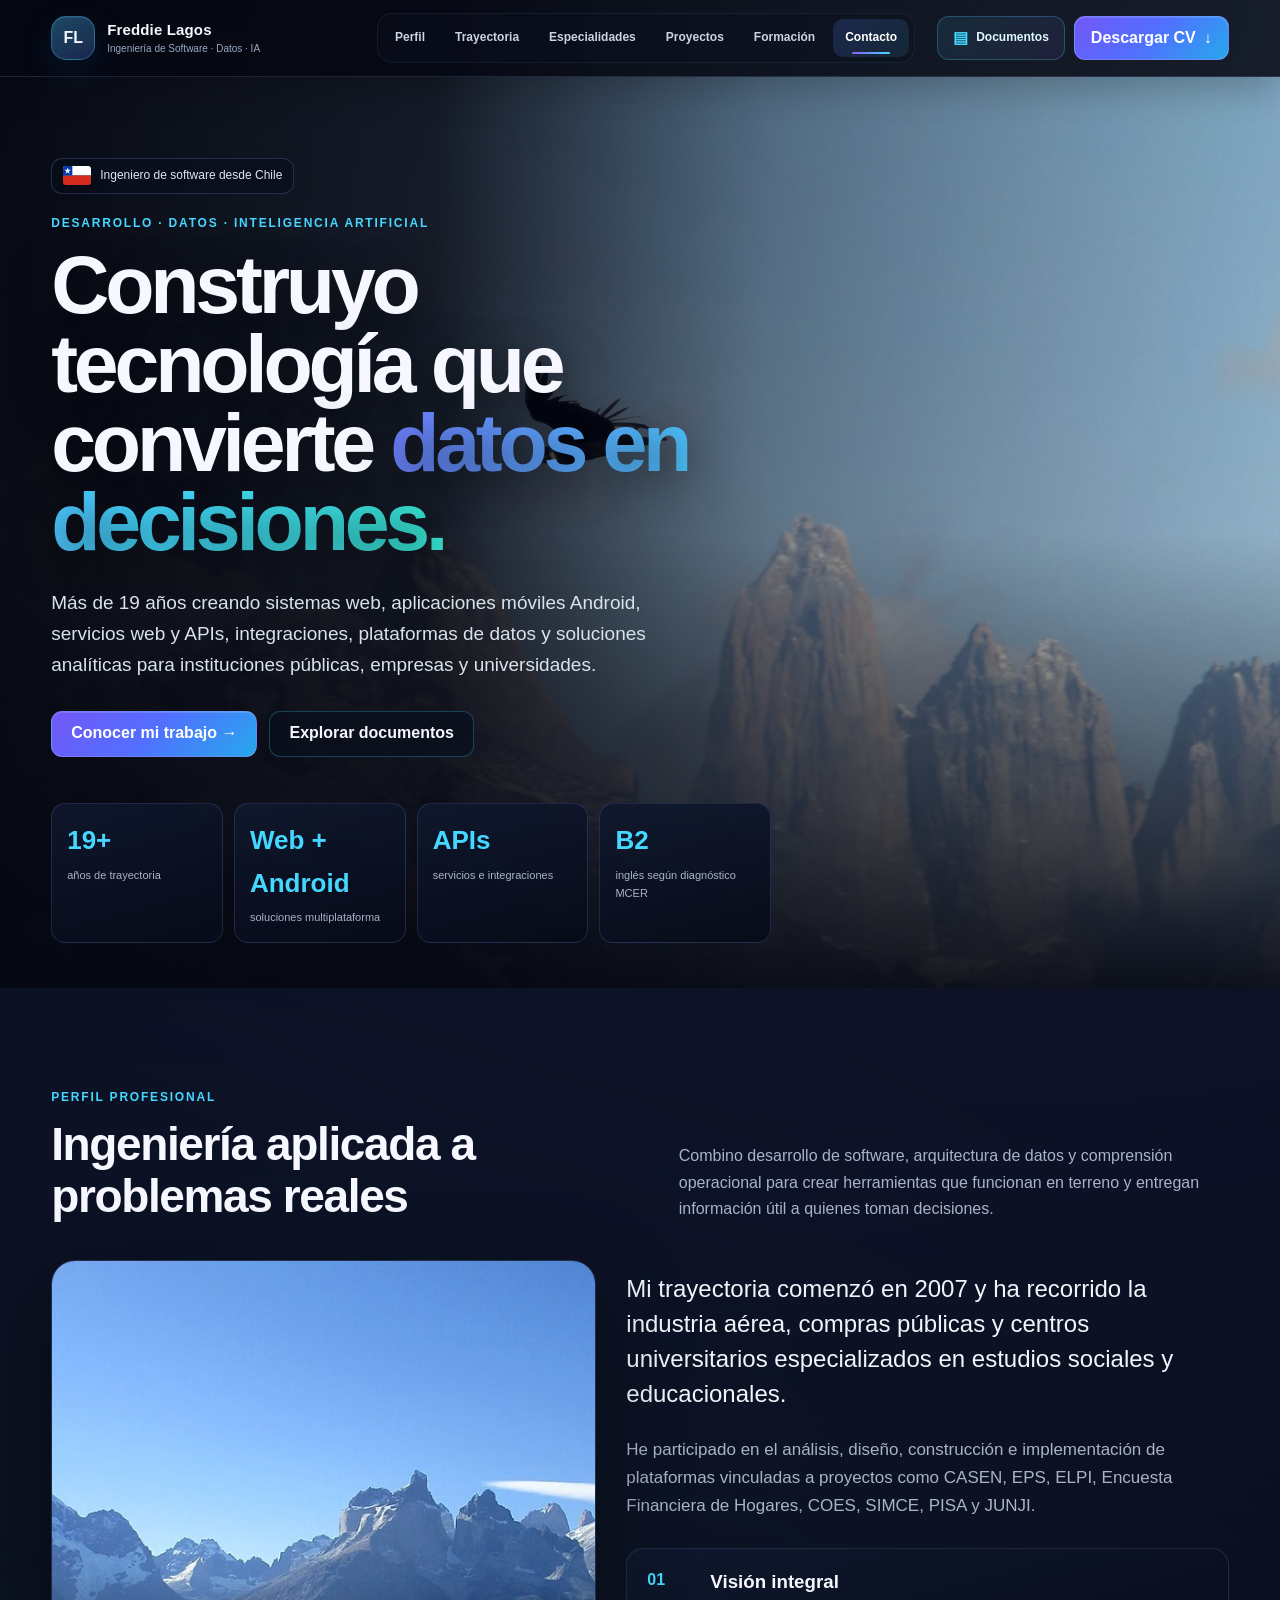
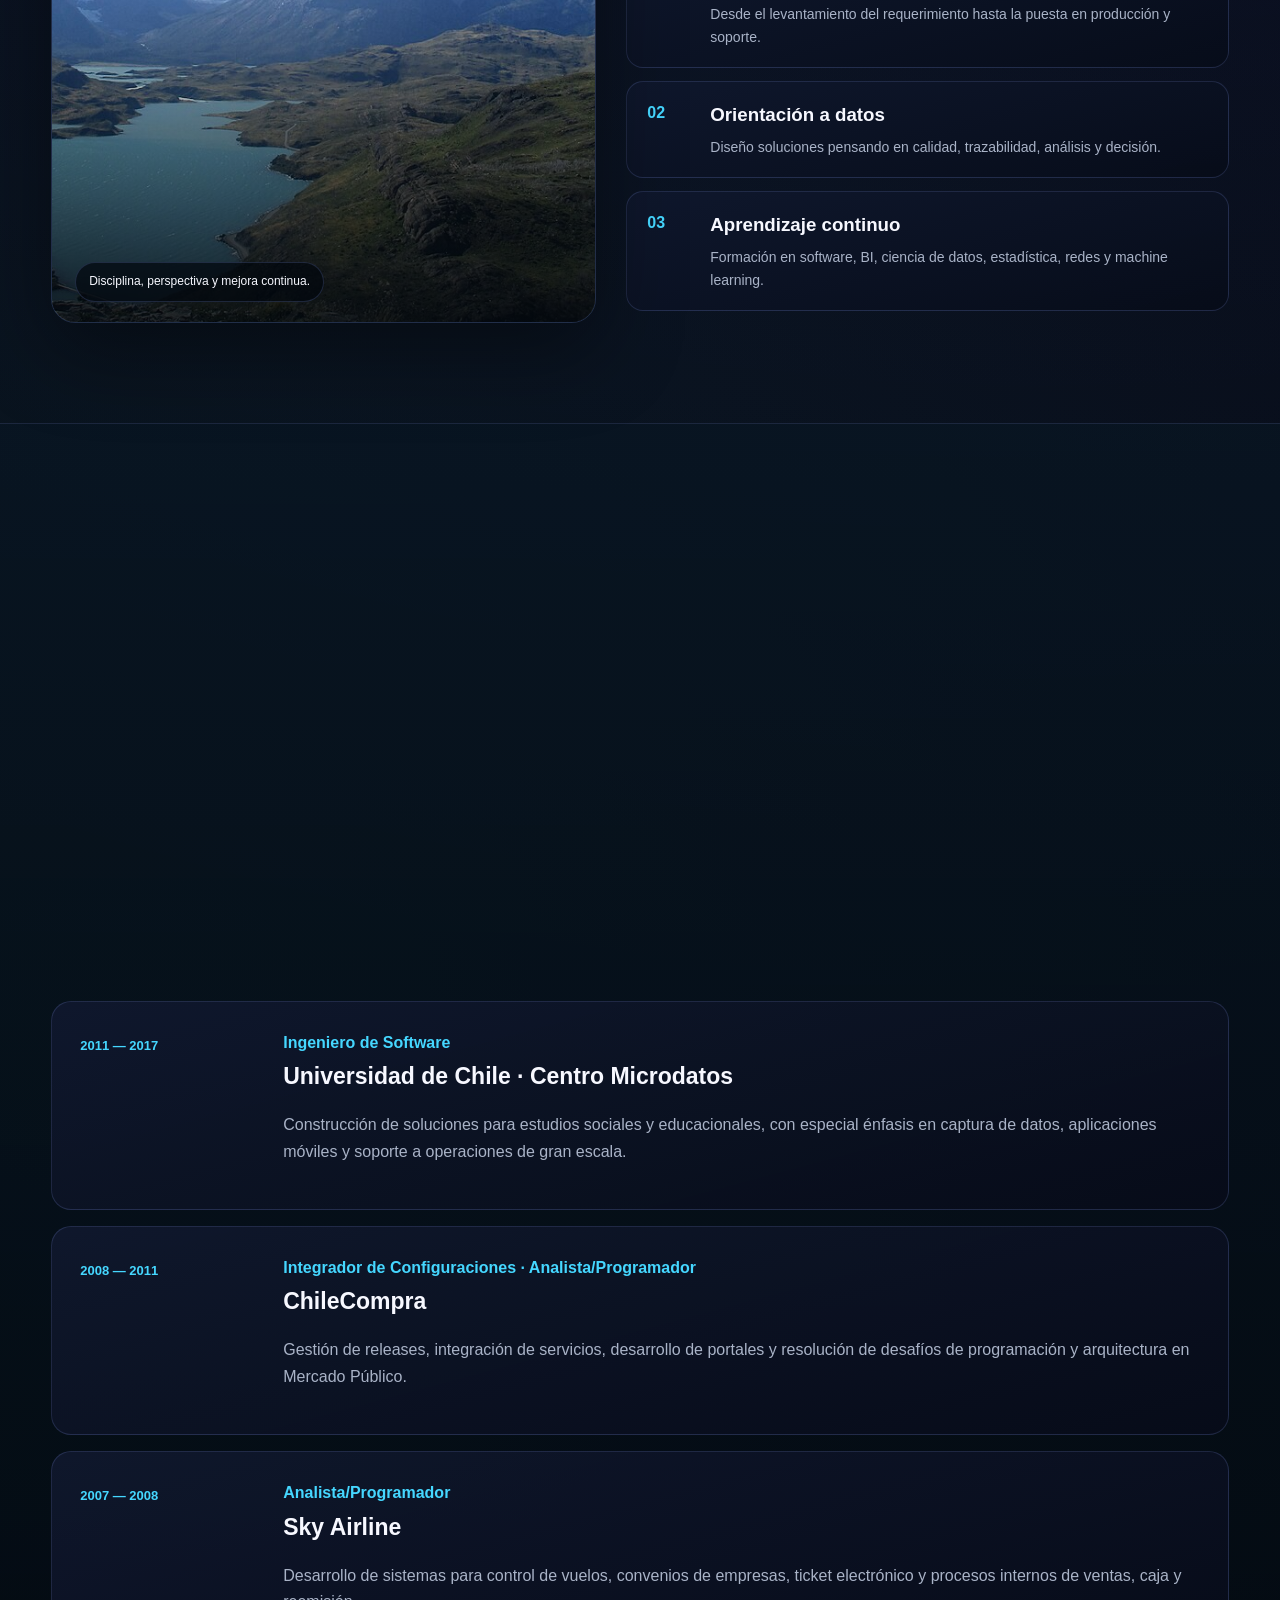
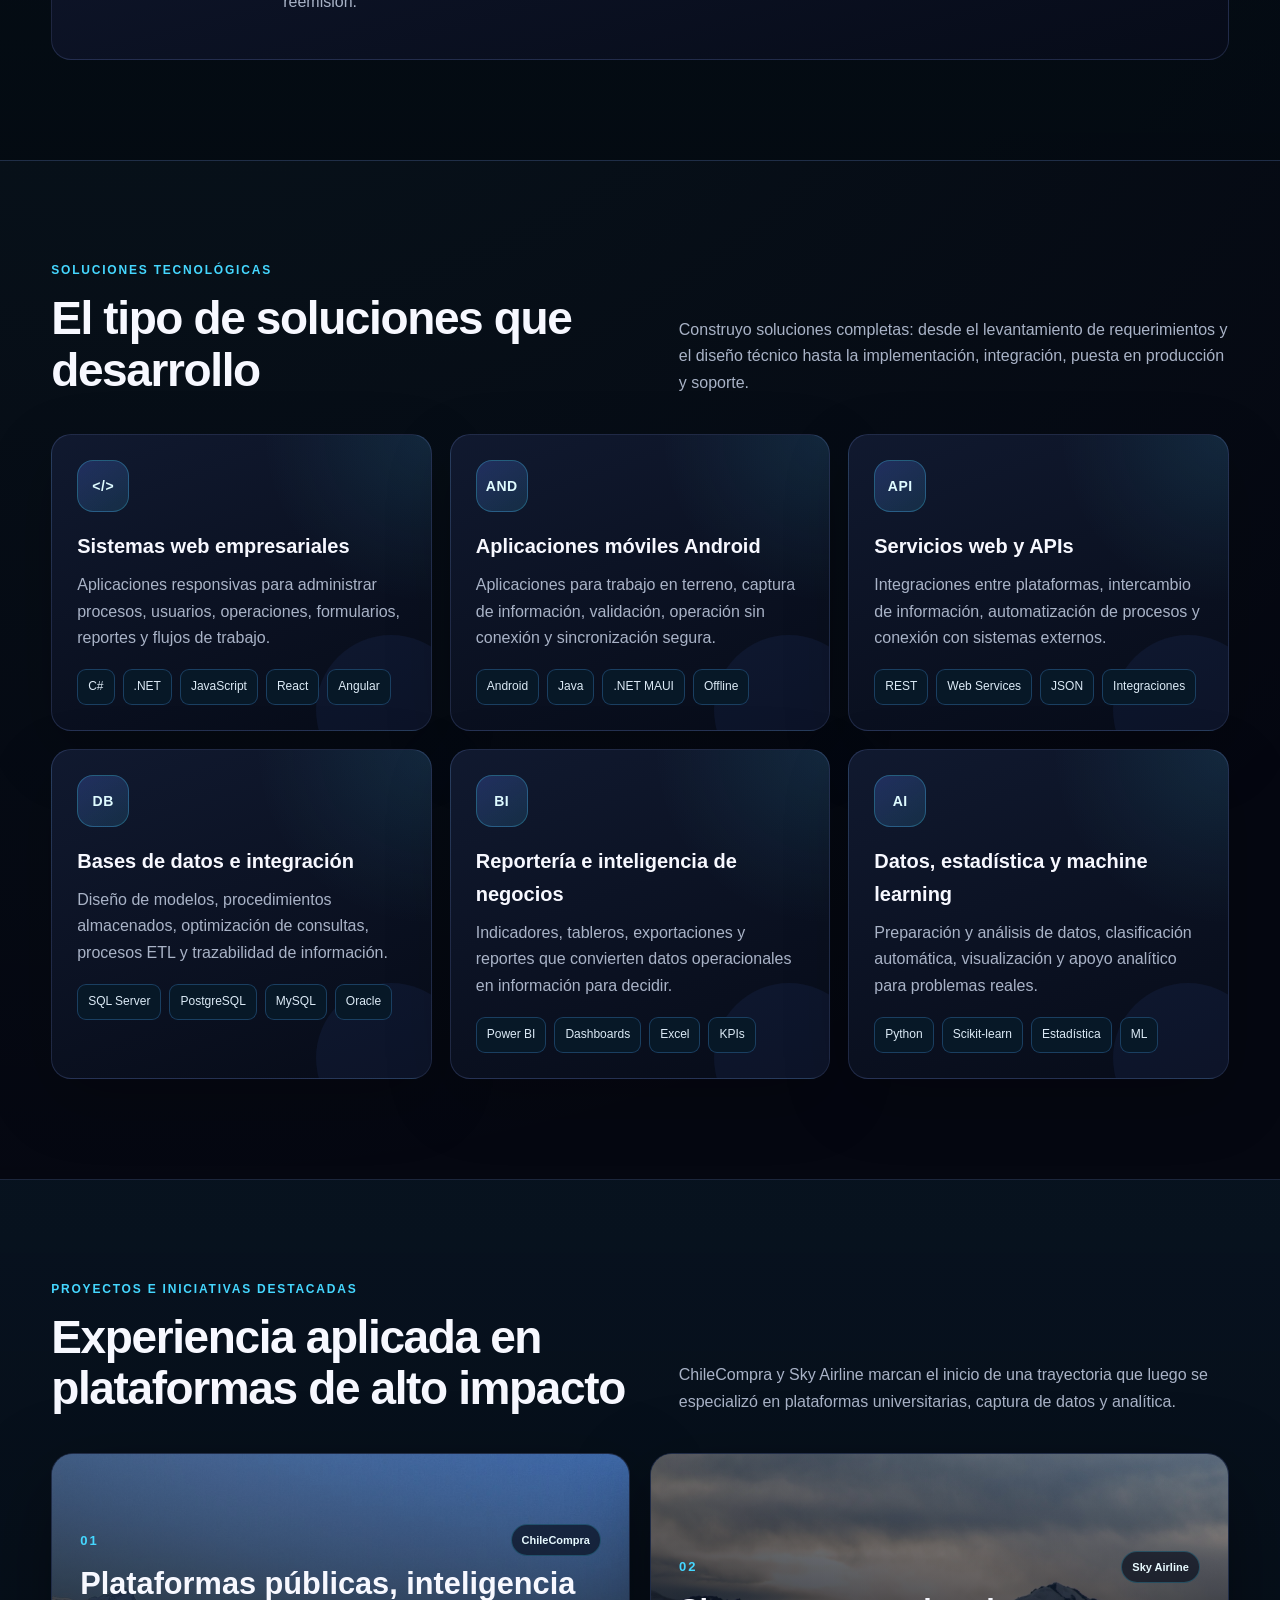
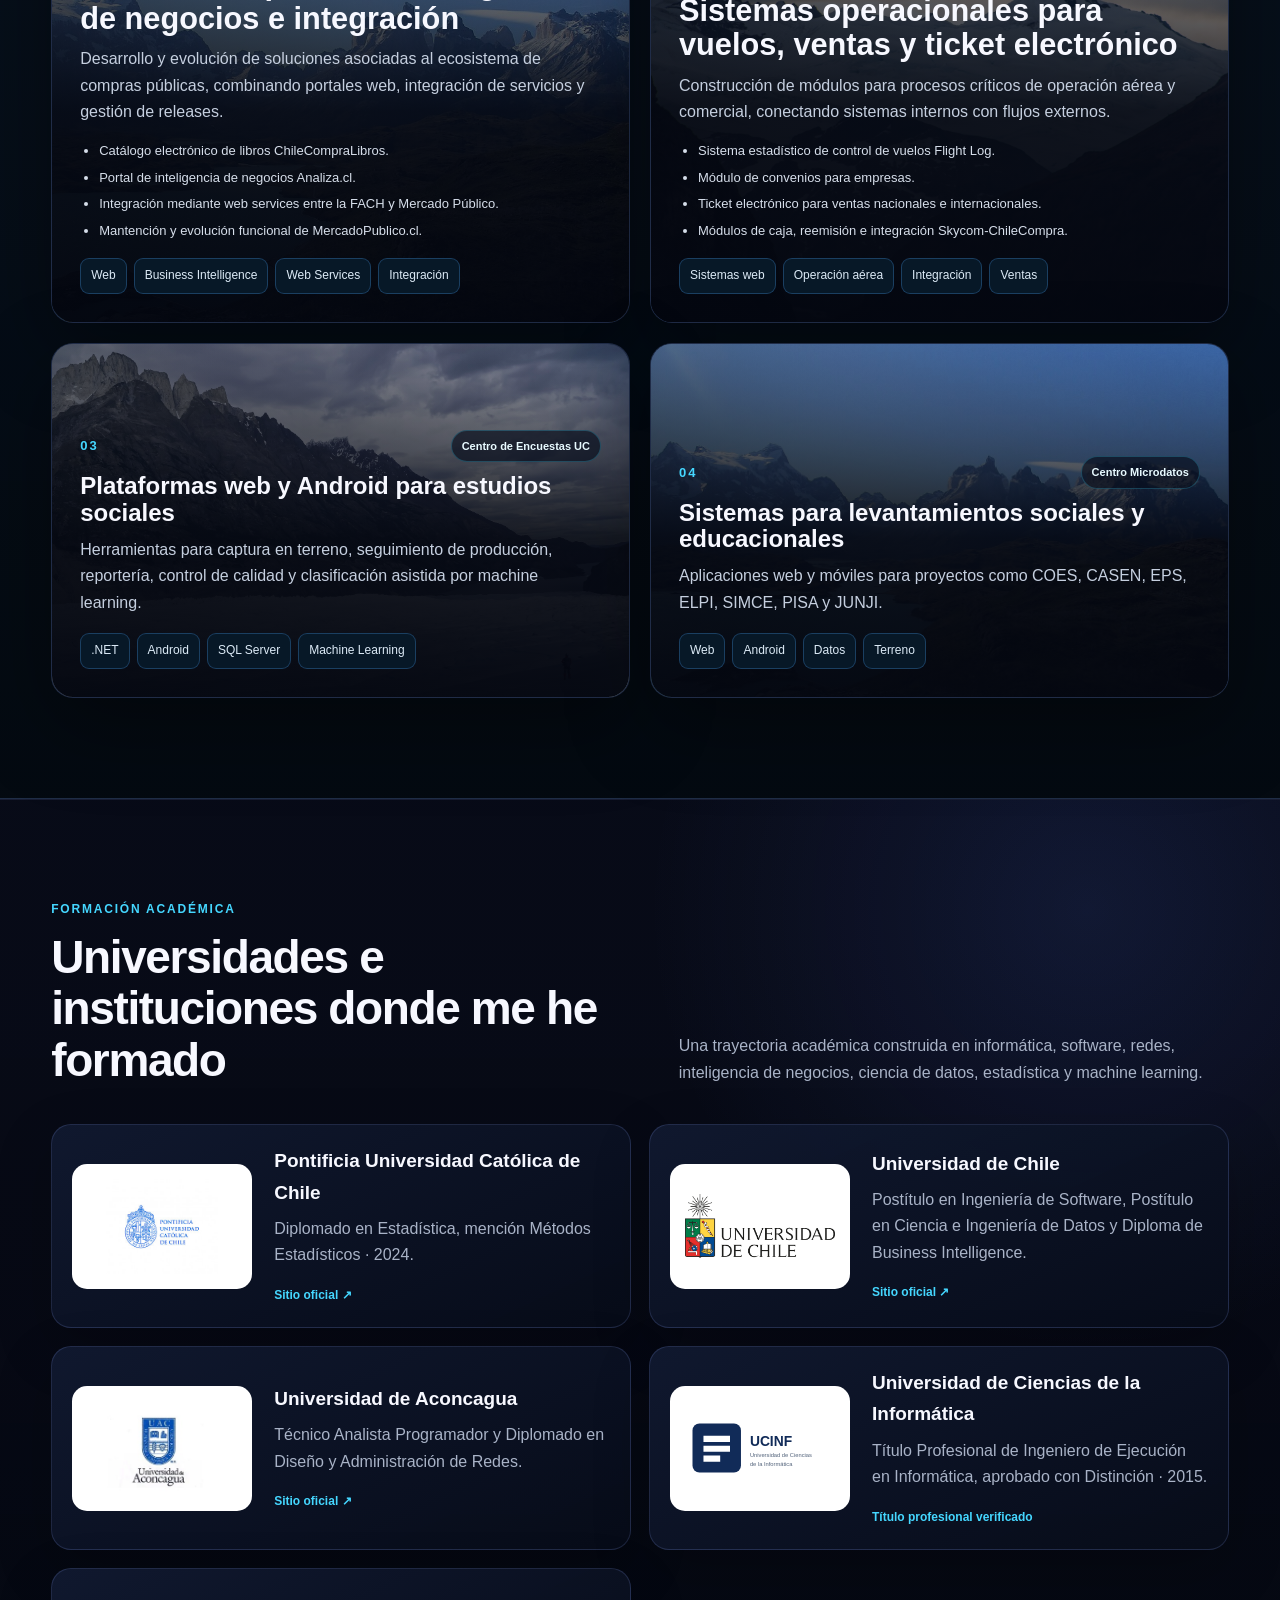
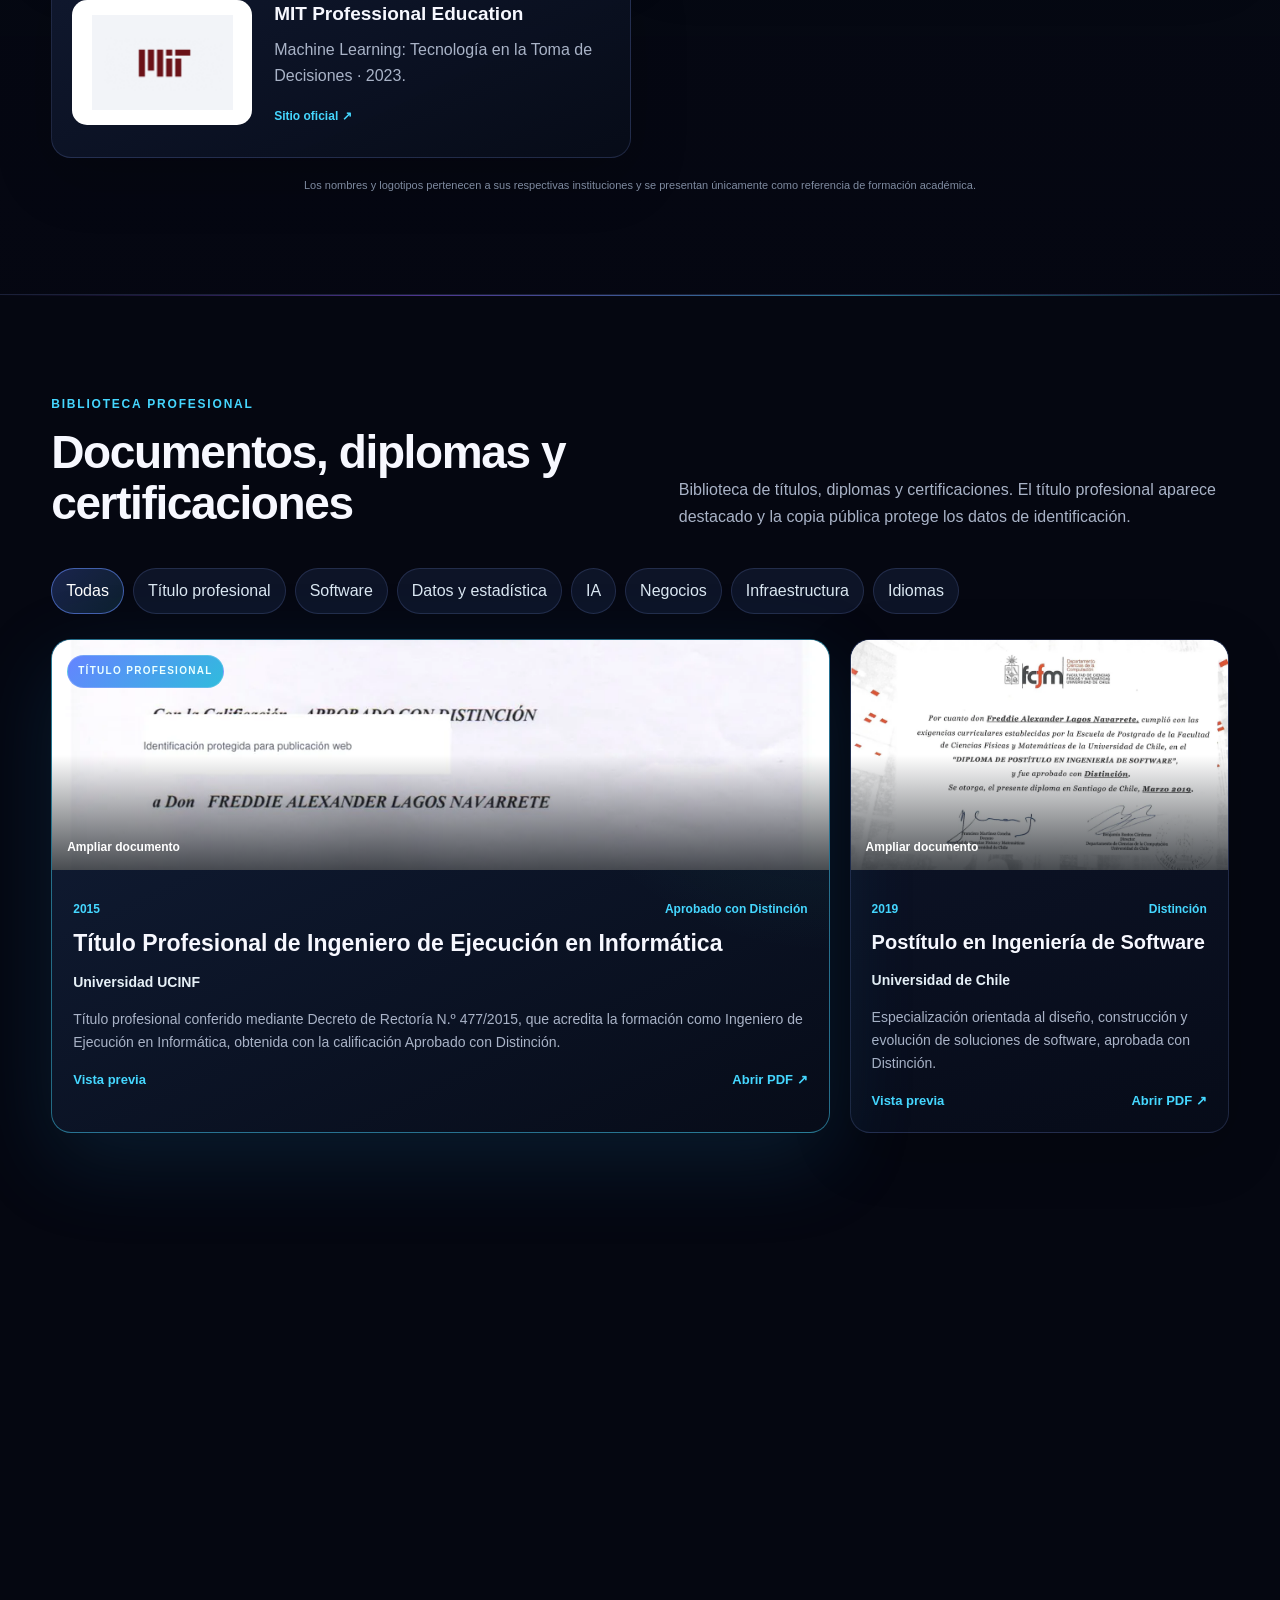
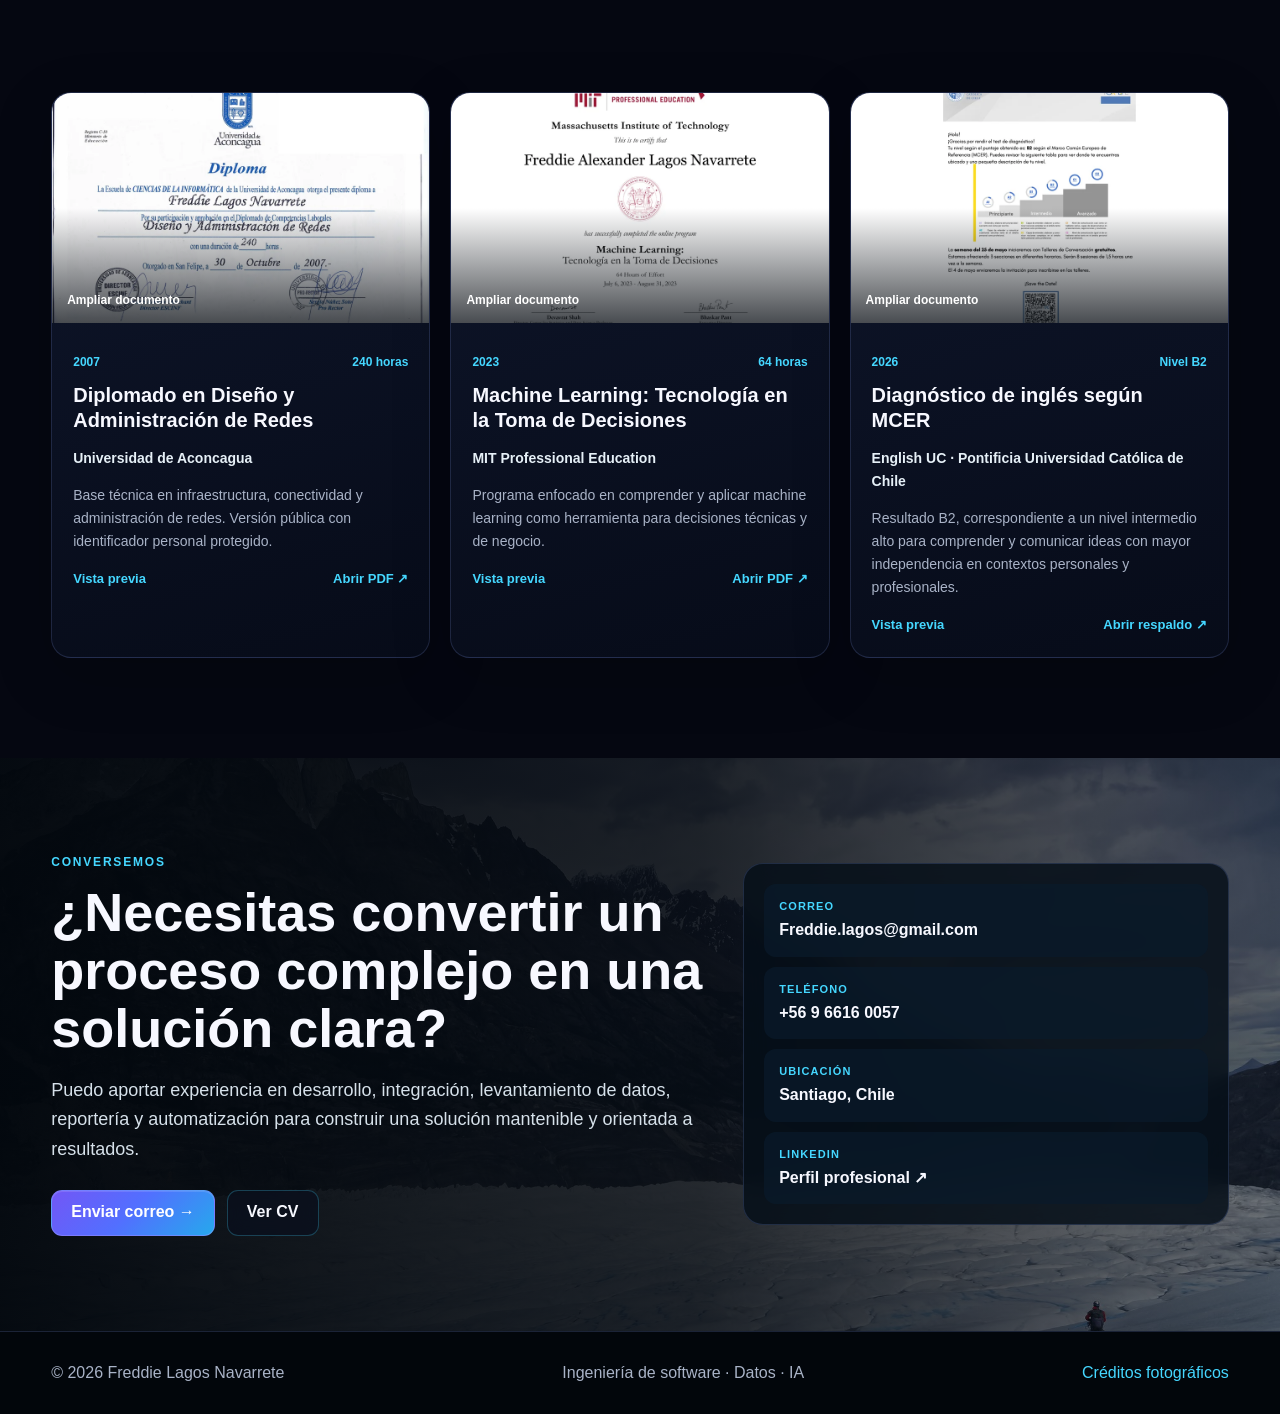
==== commit 31b917f0: "ssss ss" ====
--- a/index.html
+++ b/index.html
@@ -1,305 +1,450 @@
-<!doctype html>
+<!DOCTYPE html>
+
 <html lang="es">
 <head>
-  <meta charset="utf-8">
-  <meta name="viewport" content="width=device-width,initial-scale=1">
-  <meta name="description" content="Portafolio de Freddie Lagos Navarrete: ingeniería de software, plataformas de encuestas, ciencia de datos, inteligencia de negocios y machine learning.">
-  <meta name="theme-color" content="#02070d">
-  <script>document.documentElement.classList.add('js')</script>
-  <meta property="og:title" content="Freddie Lagos | Ingeniería de Software y Datos">
-  <meta property="og:description" content="Experiencia construyendo soluciones para levantamiento de datos, automatización, inteligencia de negocios y analítica.">
-  <meta property="og:image" content="assets/img/hero-condor.jpg">
-  <title>Freddie Lagos | Ingeniería de Software y Datos</title>
-  <link rel="preload" as="image" href="assets/img/hero-condor.jpg">
-  <link rel="stylesheet" href="css/styles-modern.css?v=20260717">
+<meta charset="utf-8"/>
+<meta content="width=device-width,initial-scale=1" name="viewport"/>
+<meta content="Portafolio de Freddie Lagos Navarrete: ingeniería de software, plataformas de encuestas, ciencia de datos, inteligencia de negocios y machine learning." name="description"/>
+<meta content="#02070d" name="theme-color"/>
+<script>document.documentElement.classList.add('js')</script>
+<meta content="Freddie Lagos | Ingeniería de Software y Datos" property="og:title"/>
+<meta content="Experiencia construyendo soluciones para levantamiento de datos, automatización, inteligencia de negocios y analítica." property="og:description"/>
+<meta content="assets/img/hero-condor.jpg" property="og:image"/>
+<title>Freddie Lagos | Ingeniería de Software y Datos</title>
+<link as="image" href="assets/img/hero-condor.jpg" rel="preload"/>
+<link href="css/styles-modern.css?v=20260718-titulo" rel="stylesheet"/>
 </head>
 <body>
 <header class="site-header">
-  <div class="container nav-wrap">
-    <a class="brand" href="#inicio" aria-label="Ir al inicio">
-      <span class="brand-icon">FL</span>
-      <span class="brand-copy">
-        <strong>Freddie Lagos</strong>
-        <small>Ingeniería de Software · Datos · IA</small>
-      </span>
-    </a>
-
-    <button class="menu-button" type="button" aria-label="Abrir menú" aria-expanded="false">
-      <span></span><span></span><span></span>
-    </button>
-
-    <nav class="main-nav" aria-label="Navegación principal">
-      <a href="#perfil">Perfil</a>
-      <a href="#experiencia">Trayectoria</a>
-      <a href="#especialidades">Especialidades</a>
-      <a href="#proyectos">Proyectos</a>
-      <a href="#contacto">Contacto</a>
-      <a class="mobile-documents-link" href="#documentos">Documentos</a>
-    </nav>
-
-    <div class="nav-actions">
-      <a class="nav-documents" href="#documentos">
-        <span class="nav-action-icon">▤</span>
-        <span>Documentos</span>
-      </a>
-      <a class="button button-primary nav-cv" href="assets/CV-Freddie-Lagos.pdf" download>
+<div class="container nav-wrap">
+<a aria-label="Ir al inicio" class="brand" href="#inicio">
+<span class="brand-icon">FL</span>
+<span class="brand-copy">
+<strong>Freddie Lagos</strong>
+<small>Ingeniería de Software · Datos · IA</small>
+</span>
+</a>
+<button aria-expanded="false" aria-label="Abrir menú" class="menu-button" type="button">
+<span></span><span></span><span></span>
+</button>
+<nav aria-label="Navegación principal" class="main-nav">
+<a href="#perfil">Perfil</a>
+<a href="#experiencia">Trayectoria</a>
+<a href="#especialidades">Especialidades</a>
+<a href="#proyectos">Proyectos</a><a href="#formacion">Formación</a>
+<a href="#contacto">Contacto</a>
+<a class="mobile-documents-link" href="#documentos">Documentos</a>
+</nav>
+<div class="nav-actions">
+<a class="nav-documents" href="#documentos">
+<span class="nav-action-icon">▤</span>
+<span>Documentos</span>
+</a>
+<a class="button button-primary nav-cv" download="" href="assets/CV-Freddie-Lagos.pdf">
         Descargar CV <span aria-hidden="true">↓</span>
-      </a>
-    </div>
-  </div>
+</a>
+</div>
+</div>
 </header>
-
 <main>
 <section class="hero" id="inicio">
-  <div class="hero-overlay"></div>
-  <div class="container hero-inner">
-    <div class="hero-copy reveal">
-      <div class="country-pill"><img src="assets/img/chile.svg?v=20260717" alt="Bandera de Chile"><span>Ingeniero de software desde Chile</span></div>
-      <p class="eyebrow">DESARROLLO · DATOS · INTELIGENCIA ARTIFICIAL</p>
-      <h1>Construyo tecnología que convierte <span>datos en decisiones.</span></h1>
-      <p class="hero-lead">Más de 19 años diseñando e implementando soluciones web, móviles y analíticas para investigación social, educación, servicios públicos y operación empresarial.</p>
-      <div class="hero-actions"><a class="button button-primary" href="#proyectos">Conocer mi trabajo →</a><a class="button button-secondary" href="#documentos">Explorar documentos</a></div>
-      <div class="hero-facts">
-        <div><strong>19+</strong><span>años de trayectoria</span></div>
-        <div><strong>4</strong><span>instituciones destacadas</span></div>
-        <div><strong>7+</strong><span>programas de especialización</span></div>
-        <div><strong>B2</strong><span>inglés según diagnóstico MCER</span></div>
-      </div>
-    </div>
-  </div>
-</section>
-
+<div class="hero-overlay"></div>
+<div class="container hero-inner">
+<div class="hero-copy reveal">
+<div class="country-pill"><img alt="Bandera de Chile" src="assets/img/chile.svg?v=20260717"/><span>Ingeniero de software desde Chile</span></div>
+<p class="eyebrow">DESARROLLO · DATOS · INTELIGENCIA ARTIFICIAL</p>
+<h1>Construyo tecnología que convierte <span>datos en decisiones.</span></h1>
+<p class="hero-lead">Más de 19 años creando sistemas web, aplicaciones móviles Android, servicios web y APIs, integraciones, plataformas de datos y soluciones analíticas para instituciones públicas, empresas y universidades.</p>
+<div class="hero-actions"><a class="button button-primary" href="#proyectos">Conocer mi trabajo →</a><a class="button button-secondary" href="#documentos">Explorar documentos</a></div>
+<div class="hero-facts">
+<div><strong>19+</strong><span>años de trayectoria</span></div>
+<div><strong>Web + Android</strong><span>soluciones multiplataforma</span></div>
+<div><strong>APIs</strong><span>servicios e integraciones</span></div>
+<div><strong>B2</strong><span>inglés según diagnóstico MCER</span></div>
+</div>
+</div>
+</div>
+</section>
 <section class="section" id="perfil">
-  <div class="container">
-    <div class="section-heading reveal">
-      <div><p class="eyebrow">PERFIL PROFESIONAL</p><h2>Ingeniería aplicada a problemas reales</h2></div>
-      <p>Combino desarrollo de software, arquitectura de datos y comprensión operacional para crear herramientas que funcionan en terreno y entregan información útil a quienes toman decisiones.</p>
-    </div>
-    <div class="profile-grid">
-      <figure class="photo-panel reveal"><img src="assets/img/torres-del-paine.jpg" alt="Paisaje de Torres del Paine, Patagonia chilena"><figcaption>Disciplina, perspectiva y mejora continua.</figcaption></figure>
-      <div class="profile-copy reveal">
-        <p class="profile-intro">Mi trayectoria comenzó en 2007 y ha recorrido la industria aérea, compras públicas y centros universitarios especializados en estudios sociales y educacionales.</p>
-        <p>He participado en el análisis, diseño, construcción e implementación de plataformas vinculadas a proyectos como CASEN, EPS, ELPI, Encuesta Financiera de Hogares, COES, SIMCE, PISA y JUNJI.</p>
-        <div class="profile-highlights">
-          <div><span>01</span><h3>Visión integral</h3><p>Desde el levantamiento del requerimiento hasta la puesta en producción y soporte.</p></div>
-          <div><span>02</span><h3>Orientación a datos</h3><p>Diseño soluciones pensando en calidad, trazabilidad, análisis y decisión.</p></div>
-          <div><span>03</span><h3>Aprendizaje continuo</h3><p>Formación en software, BI, ciencia de datos, estadística, redes y machine learning.</p></div>
-        </div>
-      </div>
-    </div>
-  </div>
-</section>
-
+<div class="container">
+<div class="section-heading reveal">
+<div><p class="eyebrow">PERFIL PROFESIONAL</p><h2>Ingeniería aplicada a problemas reales</h2></div>
+<p>Combino desarrollo de software, arquitectura de datos y comprensión operacional para crear herramientas que funcionan en terreno y entregan información útil a quienes toman decisiones.</p>
+</div>
+<div class="profile-grid">
+<figure class="photo-panel reveal"><img alt="Paisaje de Torres del Paine, Patagonia chilena" src="assets/img/torres-del-paine.jpg"/><figcaption>Disciplina, perspectiva y mejora continua.</figcaption></figure>
+<div class="profile-copy reveal">
+<p class="profile-intro">Mi trayectoria comenzó en 2007 y ha recorrido la industria aérea, compras públicas y centros universitarios especializados en estudios sociales y educacionales.</p>
+<p>He participado en el análisis, diseño, construcción e implementación de plataformas vinculadas a proyectos como CASEN, EPS, ELPI, Encuesta Financiera de Hogares, COES, SIMCE, PISA y JUNJI.</p>
+<div class="profile-highlights">
+<div><span>01</span><h3>Visión integral</h3><p>Desde el levantamiento del requerimiento hasta la puesta en producción y soporte.</p></div>
+<div><span>02</span><h3>Orientación a datos</h3><p>Diseño soluciones pensando en calidad, trazabilidad, análisis y decisión.</p></div>
+<div><span>03</span><h3>Aprendizaje continuo</h3><p>Formación en software, BI, ciencia de datos, estadística, redes y machine learning.</p></div>
+</div>
+</div>
+</div>
+</div>
+</section>
 <section class="section section-alt" id="experiencia">
-  <div class="container">
-    <div class="section-heading reveal"><div><p class="eyebrow">TRAYECTORIA</p><h2>Experiencia construyendo sistemas de alto impacto</h2></div><p>Una carrera orientada a plataformas críticas, procesos de levantamiento de información y soluciones que deben ser confiables para usuarios, equipos de terreno y áreas de gestión.</p></div>
-    <div class="experience-list">
-      <article class="experience-card reveal"><div class="experience-date">2018 — actualidad</div><div><p class="role">Ingeniero de Software</p><h3>Pontificia Universidad Católica de Chile · Centro de Encuestas UC</h3><p>Diseño y desarrollo de sistemas web y aplicaciones móviles para encuestas sociales y educacionales. Participación en levantamiento de requerimientos, liderazgo técnico, automatización, reportes, tableros y modelos de clasificación.</p><ul><li>Plataformas web y Android para operación en terreno.</li><li>Procesamiento y visualización de información para seguimiento de proyectos.</li><li>Machine learning aplicado a procesos de codificación de encuestas.</li></ul></div></article>
-      <article class="experience-card reveal"><div class="experience-date">2011 — 2017</div><div><p class="role">Ingeniero de Software</p><h3>Universidad de Chile · Centro Microdatos</h3><p>Construcción de soluciones para estudios sociales y educacionales, con especial énfasis en captura de datos, aplicaciones móviles y soporte a operaciones de gran escala.</p></div></article>
-      <article class="experience-card reveal"><div class="experience-date">2008 — 2011</div><div><p class="role">Integrador de Configuraciones · Analista/Programador</p><h3>ChileCompra</h3><p>Gestión de releases, integración de servicios, desarrollo de portales y resolución de desafíos de programación y arquitectura en Mercado Público.</p></div></article>
-      <article class="experience-card reveal"><div class="experience-date">2007 — 2008</div><div><p class="role">Analista/Programador</p><h3>Sky Airline</h3><p>Desarrollo de sistemas para control de vuelos, convenios de empresas, ticket electrónico y procesos internos de ventas, caja y reemisión.</p></div></article>
-    </div>
-  </div>
-</section>
-
-<section class="section" id="especialidades">
-  <div class="container">
-    <div class="section-heading reveal"><div><p class="eyebrow">ESPECIALIDADES</p><h2>Una combinación poco común: software, operación y analítica</h2></div><p>Mi formación complementa la experiencia práctica y me permite conversar con equipos técnicos, áreas de negocio, investigadores y usuarios finales.</p></div>
-    <div class="specialty-grid">
-      <article class="specialty-card reveal"><div class="specialty-icon">&lt;/&gt;</div><h3>Ingeniería de software</h3><p>Aplicaciones web y móviles, arquitectura, integración, seguridad, mantenibilidad y despliegue.</p><div class="chips"><span>C# / .NET</span><span>Java</span><span>JavaScript</span><span>React</span><span>Angular</span><span>Android</span></div></article>
-      <article class="specialty-card reveal"><div class="specialty-icon">DB</div><h3>Datos e inteligencia de negocios</h3><p>Modelado, consultas, procesos ETL, tableros, indicadores y explotación de información.</p><div class="chips"><span>SQL Server</span><span>PostgreSQL</span><span>MySQL</span><span>Oracle</span><span>MongoDB</span><span>Power BI</span></div></article>
-      <article class="specialty-card reveal"><div class="specialty-icon">AI</div><h3>Machine learning y estadística</h3><p>Clasificación, preparación de datos, visualización, evaluación y comunicación de resultados.</p><div class="chips"><span>Python</span><span>Scikit-learn</span><span>Deep Learning</span><span>Minería de datos</span><span>Estadística</span></div></article>
-    </div>
-    <div class="academic-metrics reveal">
-      <div><strong>7,0</strong><span>Deep Learning</span><small>Postítulo Ciencia de Datos</small></div>
-      <div><strong>6,7</strong><span>Taller de Proyecto</span><small>Postítulo Ciencia de Datos</small></div>
-      <div><strong>6,4</strong><span>Nota final Estadística</span><small>200 horas · 97% asistencia</small></div>
-      <div><strong>64 h</strong><span>Machine Learning</span><small>MIT Professional Education</small></div>
-    </div>
-  </div>
-</section>
-
-<section class="section projects-section" id="proyectos">
-  <div class="container">
-    <div class="section-heading reveal"><div><p class="eyebrow">CAPACIDADES APLICADAS</p><h2>El tipo de soluciones que desarrollo</h2></div><p>Los proyectos reales están sujetos a confidencialidad; estas áreas resumen el valor técnico y operacional que he construido a lo largo de mi trayectoria.</p></div>
-    <div class="project-grid">
-      <article class="project-card reveal"><img src="assets/img/torres-del-paine.jpg" alt="Torres del Paine"><div><p class="project-number">01</p><h3>Plataformas de levantamiento de datos</h3><p>Aplicaciones web y móviles para captura, validación, sincronización, monitoreo y control de calidad en estudios sociales y educacionales.</p><div class="project-tags"><span>.NET</span><span>SQL Server</span><span>Android</span><span>Operación en terreno</span></div></div></article>
-      <article class="project-card reveal"><img src="assets/img/glaciares-patagonia.jpg" alt="Glaciares de la Patagonia chilena"><div><p class="project-number">02</p><h3>Automatización y clasificación</h3><p>Modelos y procesos que reducen trabajo manual, ordenan información y apoyan la clasificación de respuestas con criterios reproducibles.</p><div class="project-tags"><span>Python</span><span>Machine Learning</span><span>Calidad de datos</span></div></div></article>
-      <article class="project-card reveal"><img src="assets/img/glaciar-grey.jpg" alt="Glaciar Grey"><div><p class="project-number">03</p><h3>Reportería e inteligencia de negocios</h3><p>Indicadores, reportes y tableros para transformar datos operacionales en información clara para coordinación, seguimiento y decisión.</p><div class="project-tags"><span>Power BI</span><span>SQL</span><span>ETL</span><span>Dashboards</span></div></div></article>
-    </div>
-  </div>
-</section>
-
-<section class="section" id="documentos">
-  <div class="container">
-    <div class="section-heading reveal"><div><p class="eyebrow">BIBLIOTECA PROFESIONAL</p><h2>Documentos, diplomas y certificaciones</h2></div><p>Una biblioteca ordenada de diplomas, certificados y respaldos académicos. Cada documento puede ampliarse o abrirse de forma independiente.</p></div>
-    <div class="credential-filters reveal" role="group" aria-label="Filtrar credenciales">
-      <button class="filter active" data-filter="all">Todas</button><button class="filter" data-filter="software">Software</button><button class="filter" data-filter="datos">Datos y estadística</button><button class="filter" data-filter="ia">IA</button><button class="filter" data-filter="negocios">Negocios</button><button class="filter" data-filter="infraestructura">Infraestructura</button><button class="filter" data-filter="idiomas">Idiomas</button>
-    </div>
-    <div class="credentials-grid">
-    <article class="credential-card reveal" data-category="software">
-      <button class="credential-preview" type="button" data-title="Postítulo en Ingeniería de Software" data-image="assets/certs/software.webp" data-pdf="assets/docs/software.pdf" aria-label="Vista previa de Postítulo en Ingeniería de Software">
-        <img src="assets/certs/software.webp" alt="Vista previa de Postítulo en Ingeniería de Software" loading="lazy">
-        <span class="preview-label">Ampliar documento</span>
+<div class="container">
+<div class="section-heading reveal"><div><p class="eyebrow">TRAYECTORIA</p><h2>Experiencia construyendo sistemas de alto impacto</h2></div><p>Una carrera orientada a plataformas críticas, procesos de levantamiento de información y soluciones que deben ser confiables para usuarios, equipos de terreno y áreas de gestión.</p></div>
+<div class="experience-list">
+<article class="experience-card reveal"><div class="experience-date">2018 — actualidad</div><div><p class="role">Ingeniero de Software</p><h3>Pontificia Universidad Católica de Chile · Centro de Encuestas UC</h3><p>Diseño y desarrollo de sistemas web y aplicaciones móviles para encuestas sociales y educacionales. Participación en levantamiento de requerimientos, liderazgo técnico, automatización, reportes, tableros y modelos de clasificación.</p><ul><li>Plataformas web y Android para operación en terreno.</li><li>Procesamiento y visualización de información para seguimiento de proyectos.</li><li>Machine learning aplicado a procesos de codificación de encuestas.</li></ul></div></article>
+<article class="experience-card reveal"><div class="experience-date">2011 — 2017</div><div><p class="role">Ingeniero de Software</p><h3>Universidad de Chile · Centro Microdatos</h3><p>Construcción de soluciones para estudios sociales y educacionales, con especial énfasis en captura de datos, aplicaciones móviles y soporte a operaciones de gran escala.</p></div></article>
+<article class="experience-card reveal"><div class="experience-date">2008 — 2011</div><div><p class="role">Integrador de Configuraciones · Analista/Programador</p><h3>ChileCompra</h3><p>Gestión de releases, integración de servicios, desarrollo de portales y resolución de desafíos de programación y arquitectura en Mercado Público.</p></div></article>
+<article class="experience-card reveal"><div class="experience-date">2007 — 2008</div><div><p class="role">Analista/Programador</p><h3>Sky Airline</h3><p>Desarrollo de sistemas para control de vuelos, convenios de empresas, ticket electrónico y procesos internos de ventas, caja y reemisión.</p></div></article>
+</div>
+</div>
+</section>
+<section class="section solutions-section" id="especialidades">
+<div class="container">
+<div class="section-heading reveal">
+<div>
+<p class="eyebrow">SOLUCIONES TECNOLÓGICAS</p>
+<h2>El tipo de soluciones que desarrollo</h2>
+</div>
+<p>Construyo soluciones completas: desde el levantamiento de requerimientos y el diseño técnico hasta la implementación, integración, puesta en producción y soporte.</p>
+</div>
+<div class="solution-grid">
+<article class="solution-card reveal">
+<div class="solution-icon">&lt;/&gt;</div>
+<h3>Sistemas web empresariales</h3>
+<p>Aplicaciones responsivas para administrar procesos, usuarios, operaciones, formularios, reportes y flujos de trabajo.</p>
+<div class="chips"><span>C#</span><span>.NET</span><span>JavaScript</span><span>React</span><span>Angular</span></div>
+</article>
+<article class="solution-card reveal">
+<div class="solution-icon">AND</div>
+<h3>Aplicaciones móviles Android</h3>
+<p>Aplicaciones para trabajo en terreno, captura de información, validación, operación sin conexión y sincronización segura.</p>
+<div class="chips"><span>Android</span><span>Java</span><span>.NET MAUI</span><span>Offline</span></div>
+</article>
+<article class="solution-card reveal">
+<div class="solution-icon">API</div>
+<h3>Servicios web y APIs</h3>
+<p>Integraciones entre plataformas, intercambio de información, automatización de procesos y conexión con sistemas externos.</p>
+<div class="chips"><span>REST</span><span>Web Services</span><span>JSON</span><span>Integraciones</span></div>
+</article>
+<article class="solution-card reveal">
+<div class="solution-icon">DB</div>
+<h3>Bases de datos e integración</h3>
+<p>Diseño de modelos, procedimientos almacenados, optimización de consultas, procesos ETL y trazabilidad de información.</p>
+<div class="chips"><span>SQL Server</span><span>PostgreSQL</span><span>MySQL</span><span>Oracle</span></div>
+</article>
+<article class="solution-card reveal">
+<div class="solution-icon">BI</div>
+<h3>Reportería e inteligencia de negocios</h3>
+<p>Indicadores, tableros, exportaciones y reportes que convierten datos operacionales en información para decidir.</p>
+<div class="chips"><span>Power BI</span><span>Dashboards</span><span>Excel</span><span>KPIs</span></div>
+</article>
+<article class="solution-card reveal">
+<div class="solution-icon">AI</div>
+<h3>Datos, estadística y machine learning</h3>
+<p>Preparación y análisis de datos, clasificación automática, visualización y apoyo analítico para problemas reales.</p>
+<div class="chips"><span>Python</span><span>Scikit-learn</span><span>Estadística</span><span>ML</span></div>
+</article>
+</div>
+</div>
+</section>
+<section class="section section-alt featured-projects-section" id="proyectos">
+<div class="container">
+<div class="section-heading reveal">
+<div>
+<p class="eyebrow">PROYECTOS E INICIATIVAS DESTACADAS</p>
+<h2>Experiencia aplicada en plataformas de alto impacto</h2>
+</div>
+<p>ChileCompra y Sky Airline marcan el inicio de una trayectoria que luego se especializó en plataformas universitarias, captura de datos y analítica.</p>
+</div>
+<div class="featured-project-grid">
+<article class="featured-project-card featured reveal">
+<img alt="Paisaje de Torres del Paine" src="assets/img/torres-del-paine.jpg"/>
+<div class="featured-project-overlay"></div>
+<div class="featured-project-content">
+<div class="project-heading-row">
+<span class="project-rank">01</span>
+<span class="project-organization">ChileCompra</span>
+</div>
+<h3>Plataformas públicas, inteligencia de negocios e integración</h3>
+<p>Desarrollo y evolución de soluciones asociadas al ecosistema de compras públicas, combinando portales web, integración de servicios y gestión de releases.</p>
+<ul>
+<li>Catálogo electrónico de libros ChileCompraLibros.</li>
+<li>Portal de inteligencia de negocios Analiza.cl.</li>
+<li>Integración mediante web services entre la FACH y Mercado Público.</li>
+<li>Mantención y evolución funcional de MercadoPublico.cl.</li>
+</ul>
+<div class="project-tags"><span>Web</span><span>Business Intelligence</span><span>Web Services</span><span>Integración</span></div>
+</div>
+</article>
+<article class="featured-project-card featured reveal">
+<img alt="Glaciares de la Patagonia chilena" src="assets/img/glaciares-patagonia.jpg"/>
+<div class="featured-project-overlay"></div>
+<div class="featured-project-content">
+<div class="project-heading-row">
+<span class="project-rank">02</span>
+<span class="project-organization">Sky Airline</span>
+</div>
+<h3>Sistemas operacionales para vuelos, ventas y ticket electrónico</h3>
+<p>Construcción de módulos para procesos críticos de operación aérea y comercial, conectando sistemas internos con flujos externos.</p>
+<ul>
+<li>Sistema estadístico de control de vuelos Flight Log.</li>
+<li>Módulo de convenios para empresas.</li>
+<li>Ticket electrónico para ventas nacionales e internacionales.</li>
+<li>Módulos de caja, reemisión e integración Skycom-ChileCompra.</li>
+</ul>
+<div class="project-tags"><span>Sistemas web</span><span>Operación aérea</span><span>Integración</span><span>Ventas</span></div>
+</div>
+</article>
+<article class="featured-project-card compact reveal">
+<img alt="Glaciar Grey" src="assets/img/glaciar-grey.jpg"/>
+<div class="featured-project-overlay"></div>
+<div class="featured-project-content">
+<div class="project-heading-row">
+<span class="project-rank">03</span>
+<span class="project-organization">Centro de Encuestas UC</span>
+</div>
+<h3>Plataformas web y Android para estudios sociales</h3>
+<p>Herramientas para captura en terreno, seguimiento de producción, reportería, control de calidad y clasificación asistida por machine learning.</p>
+<div class="project-tags"><span>.NET</span><span>Android</span><span>SQL Server</span><span>Machine Learning</span></div>
+</div>
+</article>
+<article class="featured-project-card compact reveal">
+<img alt="Montañas de la Patagonia" src="assets/img/torres-del-paine.jpg"/>
+<div class="featured-project-overlay"></div>
+<div class="featured-project-content">
+<div class="project-heading-row">
+<span class="project-rank">04</span>
+<span class="project-organization">Centro Microdatos</span>
+</div>
+<h3>Sistemas para levantamientos sociales y educacionales</h3>
+<p>Aplicaciones web y móviles para proyectos como COES, CASEN, EPS, ELPI, SIMCE, PISA y JUNJI.</p>
+<div class="project-tags"><span>Web</span><span>Android</span><span>Datos</span><span>Terreno</span></div>
+</div>
+</article>
+</div>
+</div>
+</section>
+<section class="section education-section" id="formacion">
+<div class="container">
+<div class="section-heading reveal">
+<div>
+<p class="eyebrow">FORMACIÓN ACADÉMICA</p>
+<h2>Universidades e instituciones donde me he formado</h2>
+</div>
+<p>Una trayectoria académica construida en informática, software, redes, inteligencia de negocios, ciencia de datos, estadística y machine learning.</p>
+</div>
+<div class="institution-grid">
+<article class="institution-card reveal">
+<a class="institution-logo" href="https://www.uc.cl/" rel="noopener" target="_blank">
+<img alt="Pontificia Universidad Católica de Chile" src="assets/img/logo-uc.jpg"/>
+</a>
+<div>
+<h3>Pontificia Universidad Católica de Chile</h3>
+<p>Diplomado en Estadística, mención Métodos Estadísticos · 2024.</p>
+<a class="institution-link" href="https://www.uc.cl/" rel="noopener" target="_blank">Sitio oficial ↗</a>
+</div>
+</article>
+<article class="institution-card reveal">
+<a class="institution-logo" href="https://uchile.cl/" rel="noopener" target="_blank">
+<img alt="Universidad de Chile" src="assets/img/logo-uchile.jpg"/>
+</a>
+<div>
+<h3>Universidad de Chile</h3>
+<p>Postítulo en Ingeniería de Software, Postítulo en Ciencia e Ingeniería de Datos y Diploma de Business Intelligence.</p>
+<a class="institution-link" href="https://uchile.cl/" rel="noopener" target="_blank">Sitio oficial ↗</a>
+</div>
+</article>
+<article class="institution-card reveal">
+<a class="institution-logo" href="https://uac.cl/" rel="noopener" target="_blank">
+<img alt="Universidad de Aconcagua" src="assets/img/logo-uac.jpg"/>
+</a>
+<div>
+<h3>Universidad de Aconcagua</h3>
+<p>Técnico Analista Programador y Diplomado en Diseño y Administración de Redes.</p>
+<a class="institution-link" href="https://uac.cl/" rel="noopener" target="_blank">Sitio oficial ↗</a>
+</div>
+</article>
+<article class="institution-card reveal">
+<div class="institution-logo">
+<img alt="Universidad de Ciencias de la Informática" src="assets/img/ucinf-identificador.svg"/>
+</div>
+<div>
+<h3>Universidad de Ciencias de la Informática</h3>
+<p>Título Profesional de Ingeniero de Ejecución en Informática, aprobado con Distinción · 2015.</p>
+<span class="institution-history">Título profesional verificado</span>
+</div>
+</article>
+<article class="institution-card reveal">
+<a class="institution-logo" href="https://www.mit.edu/" rel="noopener" target="_blank">
+<img alt="Massachusetts Institute of Technology" src="assets/img/logo-mit.png"/>
+</a>
+<div>
+<h3>MIT Professional Education</h3>
+<p>Machine Learning: Tecnología en la Toma de Decisiones · 2023.</p>
+<a class="institution-link" href="https://www.mit.edu/" rel="noopener" target="_blank">Sitio oficial ↗</a>
+</div>
+</article>
+</div>
+<p class="institution-note reveal">Los nombres y logotipos pertenecen a sus respectivas instituciones y se presentan únicamente como referencia de formación académica.</p>
+</div>
+</section><section class="section" id="documentos">
+<div class="container">
+<div class="section-heading reveal"><div><p class="eyebrow">BIBLIOTECA PROFESIONAL</p><h2>Documentos, diplomas y certificaciones</h2></div><p>Biblioteca de títulos, diplomas y certificaciones. El título profesional aparece destacado y la copia pública protege los datos de identificación.</p></div>
+<div aria-label="Filtrar credenciales" class="credential-filters reveal" role="group">
+<button class="filter active" data-filter="all">Todas</button><button class="filter" data-filter="titulo">Título profesional</button><button class="filter" data-filter="software">Software</button><button class="filter" data-filter="datos">Datos y estadística</button><button class="filter" data-filter="ia">IA</button><button class="filter" data-filter="negocios">Negocios</button><button class="filter" data-filter="infraestructura">Infraestructura</button><button class="filter" data-filter="idiomas">Idiomas</button>
+</div>
+<div class="credentials-grid"><article class="credential-card credential-card-featured reveal" data-category="titulo">
+<button aria-label="Vista previa de Título Profesional de Ingeniero de Ejecución en Informática" class="credential-preview" data-image="assets/certs/titulo-ingenieria-informatica.webp" data-pdf="assets/docs/titulo-ingenieria-informatica.pdf" data-title="Título Profesional de Ingeniero de Ejecución en Informática" type="button">
+<img alt="Vista previa del Título Profesional de Ingeniero de Ejecución en Informática" loading="lazy" src="assets/certs/titulo-ingenieria-informatica.webp"/>
+<span class="preview-label">Ampliar documento</span>
+</button>
+<div class="credential-body">
+<div class="credential-meta">
+<span>2015</span>
+<strong>Aprobado con Distinción</strong>
+</div>
+<h3>Título Profesional de Ingeniero de Ejecución en Informática</h3>
+<p class="credential-institution">Universidad UCINF</p>
+<p>
+      Título profesional conferido mediante Decreto de Rectoría N.º 477/2015,
+      que acredita la formación como Ingeniero de Ejecución en Informática,
+      obtenida con la calificación Aprobado con Distinción.
+    </p>
+<div class="credential-actions">
+<button class="text-link credential-open" data-image="assets/certs/titulo-ingenieria-informatica.webp" data-pdf="assets/docs/titulo-ingenieria-informatica.pdf" data-title="Título Profesional de Ingeniero de Ejecución en Informática" type="button">
+        Vista previa
       </button>
-      <div class="credential-body">
-        <div class="credential-meta"><span>2019</span><strong>Distinción</strong></div>
-        <h3>Postítulo en Ingeniería de Software</h3>
-        <p class="credential-institution">Universidad de Chile</p>
-        <p>Especialización orientada al diseño, construcción y evolución de soluciones de software, aprobada con Distinción.</p>
-        <div class="credential-actions">
-          <button class="text-link credential-open" type="button" data-title="Postítulo en Ingeniería de Software" data-image="assets/certs/software.webp" data-pdf="assets/docs/software.pdf">Vista previa</button>
-          <a class="text-link" href="assets/docs/software.pdf" target="_blank" rel="noopener">Abrir PDF ↗</a>
-        </div>
-      </div>
-    </article>
-    <article class="credential-card reveal" data-category="datos">
-      <button class="credential-preview" type="button" data-title="Postítulo en Ciencia e Ingeniería de Datos" data-image="assets/certs/datos.webp" data-pdf="assets/docs/datos.pdf" aria-label="Vista previa de Postítulo en Ciencia e Ingeniería de Datos">
-        <img src="assets/certs/datos.webp" alt="Vista previa de Postítulo en Ciencia e Ingeniería de Datos" loading="lazy">
-        <span class="preview-label">Ampliar documento</span>
-      </button>
-      <div class="credential-body">
-        <div class="credential-meta"><span>2021</span><strong>Distinción Máxima</strong></div>
-        <h3>Postítulo en Ciencia e Ingeniería de Datos</h3>
-        <p class="credential-institution">Universidad de Chile</p>
-        <p>Formación avanzada en programación estadística, deep learning, visualización, minería, recuperación y gestión de datos.</p>
-        <div class="credential-actions">
-          <button class="text-link credential-open" type="button" data-title="Postítulo en Ciencia e Ingeniería de Datos" data-image="assets/certs/datos.webp" data-pdf="assets/docs/datos.pdf">Vista previa</button>
-          <a class="text-link" href="assets/docs/datos.pdf" target="_blank" rel="noopener">Abrir PDF ↗</a>
-        </div>
-      </div>
-    </article>
-    <article class="credential-card reveal" data-category="datos">
-      <button class="credential-preview" type="button" data-title="Rendimiento académico en Ciencia de Datos" data-image="assets/certs/datos-notas.webp" data-pdf="assets/docs/datos-notas.pdf" aria-label="Vista previa de Rendimiento académico en Ciencia de Datos">
-        <img src="assets/certs/datos-notas.webp" alt="Vista previa de Rendimiento académico en Ciencia de Datos" loading="lazy">
-        <span class="preview-label">Ampliar documento</span>
-      </button>
-      <div class="credential-body">
-        <div class="credential-meta"><span>2021</span><strong>Promedio 6,3</strong></div>
-        <h3>Rendimiento académico en Ciencia de Datos</h3>
-        <p class="credential-institution">Universidad de Chile</p>
-        <p>Deep Learning 7,0; Taller de Proyecto y Gestión de Datos 6,7; Visualización de Datos 6,6. Versión pública con datos personales protegidos.</p>
-        <div class="credential-actions">
-          <button class="text-link credential-open" type="button" data-title="Rendimiento académico en Ciencia de Datos" data-image="assets/certs/datos-notas.webp" data-pdf="assets/docs/datos-notas.pdf">Vista previa</button>
-          <a class="text-link" href="assets/docs/datos-notas.pdf" target="_blank" rel="noopener">Abrir PDF ↗</a>
-        </div>
-      </div>
-    </article>
-    <article class="credential-card reveal" data-category="datos">
-      <button class="credential-preview" type="button" data-title="Diplomado en Estadística, mención Métodos Estadísticos" data-image="assets/certs/estadistica.webp" data-pdf="assets/docs/estadistica.pdf" aria-label="Vista previa de Diplomado en Estadística, mención Métodos Estadísticos">
-        <img src="assets/certs/estadistica.webp" alt="Vista previa de Diplomado en Estadística, mención Métodos Estadísticos" loading="lazy">
-        <span class="preview-label">Ampliar documento</span>
-      </button>
-      <div class="credential-body">
-        <div class="credential-meta"><span>2024</span><strong>Facultad de Matemáticas</strong></div>
-        <h3>Diplomado en Estadística, mención Métodos Estadísticos</h3>
-        <p class="credential-institution">Pontificia Universidad Católica de Chile</p>
-        <p>Formación estadística aplicada para análisis, modelamiento e interpretación rigurosa de información.</p>
-        <div class="credential-actions">
-          <button class="text-link credential-open" type="button" data-title="Diplomado en Estadística, mención Métodos Estadísticos" data-image="assets/certs/estadistica.webp" data-pdf="assets/docs/estadistica.pdf">Vista previa</button>
-          <a class="text-link" href="assets/docs/estadistica.pdf" target="_blank" rel="noopener">Abrir PDF ↗</a>
-        </div>
-      </div>
-    </article>
-    <article class="credential-card reveal" data-category="datos">
-      <button class="credential-preview" type="button" data-title="Certificado académico de Estadística" data-image="assets/certs/estadistica-notas.webp" data-pdf="assets/docs/estadistica-notas.pdf" aria-label="Vista previa de Certificado académico de Estadística">
-        <img src="assets/certs/estadistica-notas.webp" alt="Vista previa de Certificado académico de Estadística" loading="lazy">
-        <span class="preview-label">Ampliar documento</span>
-      </button>
-      <div class="credential-body">
-        <div class="credential-meta"><span>2025</span><strong>Nota 6,4 · 97% asistencia</strong></div>
-        <h3>Certificado académico de Estadística</h3>
-        <p class="credential-institution">Pontificia Universidad Católica de Chile</p>
-        <p>Programa de 200 horas y 20 créditos, cursado entre abril y diciembre de 2024. Versión pública con RUT, QR y código de validación protegidos.</p>
-        <div class="credential-actions">
-          <button class="text-link credential-open" type="button" data-title="Certificado académico de Estadística" data-image="assets/certs/estadistica-notas.webp" data-pdf="assets/docs/estadistica-notas.pdf">Vista previa</button>
-          <a class="text-link" href="assets/docs/estadistica-notas.pdf" target="_blank" rel="noopener">Abrir PDF ↗</a>
-        </div>
-      </div>
-    </article>
-    <article class="credential-card reveal" data-category="negocios">
-      <button class="credential-preview" type="button" data-title="Diploma de Especialidad en Business Intelligence" data-image="assets/certs/bi.webp" data-pdf="assets/docs/bi.pdf" aria-label="Vista previa de Diploma de Especialidad en Business Intelligence">
-        <img src="assets/certs/bi.webp" alt="Vista previa de Diploma de Especialidad en Business Intelligence" loading="lazy">
-        <span class="preview-label">Ampliar documento</span>
-      </button>
-      <div class="credential-body">
-        <div class="credential-meta"><span>2010</span><strong>Inteligencia de Negocios</strong></div>
-        <h3>Diploma de Especialidad en Business Intelligence</h3>
-        <p class="credential-institution">Universidad de Chile · FEN</p>
-        <p>Especialización en gestión de información, análisis y soporte a la toma de decisiones organizacionales.</p>
-        <div class="credential-actions">
-          <button class="text-link credential-open" type="button" data-title="Diploma de Especialidad en Business Intelligence" data-image="assets/certs/bi.webp" data-pdf="assets/docs/bi.pdf">Vista previa</button>
-          <a class="text-link" href="assets/docs/bi.pdf" target="_blank" rel="noopener">Abrir PDF ↗</a>
-        </div>
-      </div>
-    </article>
-    <article class="credential-card reveal" data-category="infraestructura">
-      <button class="credential-preview" type="button" data-title="Diplomado en Diseño y Administración de Redes" data-image="assets/certs/redes.webp" data-pdf="assets/docs/redes.pdf" aria-label="Vista previa de Diplomado en Diseño y Administración de Redes">
-        <img src="assets/certs/redes.webp" alt="Vista previa de Diplomado en Diseño y Administración de Redes" loading="lazy">
-        <span class="preview-label">Ampliar documento</span>
-      </button>
-      <div class="credential-body">
-        <div class="credential-meta"><span>2007</span><strong>240 horas</strong></div>
-        <h3>Diplomado en Diseño y Administración de Redes</h3>
-        <p class="credential-institution">Universidad de Aconcagua</p>
-        <p>Base técnica en infraestructura, conectividad y administración de redes. Versión pública con identificador personal protegido.</p>
-        <div class="credential-actions">
-          <button class="text-link credential-open" type="button" data-title="Diplomado en Diseño y Administración de Redes" data-image="assets/certs/redes.webp" data-pdf="assets/docs/redes.pdf">Vista previa</button>
-          <a class="text-link" href="assets/docs/redes.pdf" target="_blank" rel="noopener">Abrir PDF ↗</a>
-        </div>
-      </div>
-    </article>
-    <article class="credential-card reveal" data-category="ia">
-      <button class="credential-preview" type="button" data-title="Machine Learning: Tecnología en la Toma de Decisiones" data-image="assets/certs/mit.webp" data-pdf="assets/docs/mit.pdf" aria-label="Vista previa de Machine Learning: Tecnología en la Toma de Decisiones">
-        <img src="assets/certs/mit.webp" alt="Vista previa de Machine Learning: Tecnología en la Toma de Decisiones" loading="lazy">
-        <span class="preview-label">Ampliar documento</span>
-      </button>
-      <div class="credential-body">
-        <div class="credential-meta"><span>2023</span><strong>64 horas</strong></div>
-        <h3>Machine Learning: Tecnología en la Toma de Decisiones</h3>
-        <p class="credential-institution">MIT Professional Education</p>
-        <p>Programa enfocado en comprender y aplicar machine learning como herramienta para decisiones técnicas y de negocio.</p>
-        <div class="credential-actions">
-          <button class="text-link credential-open" type="button" data-title="Machine Learning: Tecnología en la Toma de Decisiones" data-image="assets/certs/mit.webp" data-pdf="assets/docs/mit.pdf">Vista previa</button>
-          <a class="text-link" href="assets/docs/mit.pdf" target="_blank" rel="noopener">Abrir PDF ↗</a>
-        </div>
-      </div>
-    </article>
-    <article class="credential-card reveal" data-category="idiomas">
-      <button class="credential-preview" type="button" data-title="Diagnóstico de inglés MCER B2" data-image="assets/certs/ingles-b2.webp" data-pdf="assets/docs/ingles-b2.jpg" aria-label="Vista previa del diagnóstico de inglés B2">
-        <img src="assets/certs/ingles-b2.webp" alt="Resultado de diagnóstico de inglés B2" loading="lazy">
-        <span class="preview-label">Ampliar documento</span>
-      </button>
-      <div class="credential-body">
-        <div class="credential-meta"><span>2026</span><strong>Nivel B2</strong></div>
-        <h3>Diagnóstico de inglés según MCER</h3>
-        <p class="credential-institution">English UC · Pontificia Universidad Católica de Chile</p>
-        <p>Resultado B2, correspondiente a un nivel intermedio alto para comprender y comunicar ideas con mayor independencia en contextos personales y profesionales.</p>
-        <div class="credential-actions">
-          <button class="text-link credential-open" type="button" data-title="Diagnóstico de inglés MCER B2" data-image="assets/certs/ingles-b2.webp" data-pdf="assets/docs/ingles-b2.jpg">Vista previa</button>
-          <a class="text-link" href="assets/docs/ingles-b2.jpg" target="_blank" rel="noopener">Abrir respaldo ↗</a>
-        </div>
-      </div>
-    </article></div>
-  </div>
-</section>
-
+<a class="text-link" href="assets/docs/titulo-ingenieria-informatica.pdf" rel="noopener" target="_blank">
+        Abrir PDF ↗
+      </a>
+</div>
+</div>
+</article>
+<article class="credential-card reveal" data-category="software">
+<button aria-label="Vista previa de Postítulo en Ingeniería de Software" class="credential-preview" data-image="assets/certs/software.webp" data-pdf="assets/docs/software.pdf" data-title="Postítulo en Ingeniería de Software" type="button">
+<img alt="Vista previa de Postítulo en Ingeniería de Software" loading="lazy" src="assets/certs/software.webp"/>
+<span class="preview-label">Ampliar documento</span>
+</button>
+<div class="credential-body">
+<div class="credential-meta"><span>2019</span><strong>Distinción</strong></div>
+<h3>Postítulo en Ingeniería de Software</h3>
+<p class="credential-institution">Universidad de Chile</p>
+<p>Especialización orientada al diseño, construcción y evolución de soluciones de software, aprobada con Distinción.</p>
+<div class="credential-actions">
+<button class="text-link credential-open" data-image="assets/certs/software.webp" data-pdf="assets/docs/software.pdf" data-title="Postítulo en Ingeniería de Software" type="button">Vista previa</button>
+<a class="text-link" href="assets/docs/software.pdf" rel="noopener" target="_blank">Abrir PDF ↗</a>
+</div>
+</div>
+</article>
+<article class="credential-card reveal" data-category="datos">
+<button aria-label="Vista previa de Postítulo en Ciencia e Ingeniería de Datos" class="credential-preview" data-image="assets/certs/datos.webp" data-pdf="assets/docs/datos.pdf" data-title="Postítulo en Ciencia e Ingeniería de Datos" type="button">
+<img alt="Vista previa de Postítulo en Ciencia e Ingeniería de Datos" loading="lazy" src="assets/certs/datos.webp"/>
+<span class="preview-label">Ampliar documento</span>
+</button>
+<div class="credential-body">
+<div class="credential-meta"><span>2021</span><strong>Distinción Máxima</strong></div>
+<h3>Postítulo en Ciencia e Ingeniería de Datos</h3>
+<p class="credential-institution">Universidad de Chile</p>
+<p>Formación avanzada en programación estadística, deep learning, visualización, minería, recuperación y gestión de datos.</p>
+<div class="credential-actions">
+<button class="text-link credential-open" data-image="assets/certs/datos.webp" data-pdf="assets/docs/datos.pdf" data-title="Postítulo en Ciencia e Ingeniería de Datos" type="button">Vista previa</button>
+<a class="text-link" href="assets/docs/datos.pdf" rel="noopener" target="_blank">Abrir PDF ↗</a>
+</div>
+</div>
+</article>
+<article class="credential-card reveal" data-category="datos">
+<button aria-label="Vista previa de Diplomado en Estadística, mención Métodos Estadísticos" class="credential-preview" data-image="assets/certs/estadistica.webp" data-pdf="assets/docs/estadistica.pdf" data-title="Diplomado en Estadística, mención Métodos Estadísticos" type="button">
+<img alt="Vista previa de Diplomado en Estadística, mención Métodos Estadísticos" loading="lazy" src="assets/certs/estadistica.webp"/>
+<span class="preview-label">Ampliar documento</span>
+</button>
+<div class="credential-body">
+<div class="credential-meta"><span>2024</span><strong>Facultad de Matemáticas</strong></div>
+<h3>Diplomado en Estadística, mención Métodos Estadísticos</h3>
+<p class="credential-institution">Pontificia Universidad Católica de Chile</p>
+<p>Formación estadística aplicada para análisis, modelamiento e interpretación rigurosa de información.</p>
+<div class="credential-actions">
+<button class="text-link credential-open" data-image="assets/certs/estadistica.webp" data-pdf="assets/docs/estadistica.pdf" data-title="Diplomado en Estadística, mención Métodos Estadísticos" type="button">Vista previa</button>
+<a class="text-link" href="assets/docs/estadistica.pdf" rel="noopener" target="_blank">Abrir PDF ↗</a>
+</div>
+</div>
+</article>
+<article class="credential-card reveal" data-category="negocios">
+<button aria-label="Vista previa de Diploma de Especialidad en Business Intelligence" class="credential-preview" data-image="assets/certs/bi.webp" data-pdf="assets/docs/bi.pdf" data-title="Diploma de Especialidad en Business Intelligence" type="button">
+<img alt="Vista previa de Diploma de Especialidad en Business Intelligence" loading="lazy" src="assets/certs/bi.webp"/>
+<span class="preview-label">Ampliar documento</span>
+</button>
+<div class="credential-body">
+<div class="credential-meta"><span>2010</span><strong>Inteligencia de Negocios</strong></div>
+<h3>Diploma de Especialidad en Business Intelligence</h3>
+<p class="credential-institution">Universidad de Chile · FEN</p>
+<p>Especialización en gestión de información, análisis y soporte a la toma de decisiones organizacionales.</p>
+<div class="credential-actions">
+<button class="text-link credential-open" data-image="assets/certs/bi.webp" data-pdf="assets/docs/bi.pdf" data-title="Diploma de Especialidad en Business Intelligence" type="button">Vista previa</button>
+<a class="text-link" href="assets/docs/bi.pdf" rel="noopener" target="_blank">Abrir PDF ↗</a>
+</div>
+</div>
+</article>
+<article class="credential-card reveal" data-category="infraestructura">
+<button aria-label="Vista previa de Diplomado en Diseño y Administración de Redes" class="credential-preview" data-image="assets/certs/redes.webp" data-pdf="assets/docs/redes.pdf" data-title="Diplomado en Diseño y Administración de Redes" type="button">
+<img alt="Vista previa de Diplomado en Diseño y Administración de Redes" loading="lazy" src="assets/certs/redes.webp"/>
+<span class="preview-label">Ampliar documento</span>
+</button>
+<div class="credential-body">
+<div class="credential-meta"><span>2007</span><strong>240 horas</strong></div>
+<h3>Diplomado en Diseño y Administración de Redes</h3>
+<p class="credential-institution">Universidad de Aconcagua</p>
+<p>Base técnica en infraestructura, conectividad y administración de redes. Versión pública con identificador personal protegido.</p>
+<div class="credential-actions">
+<button class="text-link credential-open" data-image="assets/certs/redes.webp" data-pdf="assets/docs/redes.pdf" data-title="Diplomado en Diseño y Administración de Redes" type="button">Vista previa</button>
+<a class="text-link" href="assets/docs/redes.pdf" rel="noopener" target="_blank">Abrir PDF ↗</a>
+</div>
+</div>
+</article>
+<article class="credential-card reveal" data-category="ia">
+<button aria-label="Vista previa de Machine Learning: Tecnología en la Toma de Decisiones" class="credential-preview" data-image="assets/certs/mit.webp" data-pdf="assets/docs/mit.pdf" data-title="Machine Learning: Tecnología en la Toma de Decisiones" type="button">
+<img alt="Vista previa de Machine Learning: Tecnología en la Toma de Decisiones" loading="lazy" src="assets/certs/mit.webp"/>
+<span class="preview-label">Ampliar documento</span>
+</button>
+<div class="credential-body">
+<div class="credential-meta"><span>2023</span><strong>64 horas</strong></div>
+<h3>Machine Learning: Tecnología en la Toma de Decisiones</h3>
+<p class="credential-institution">MIT Professional Education</p>
+<p>Programa enfocado en comprender y aplicar machine learning como herramienta para decisiones técnicas y de negocio.</p>
+<div class="credential-actions">
+<button class="text-link credential-open" data-image="assets/certs/mit.webp" data-pdf="assets/docs/mit.pdf" data-title="Machine Learning: Tecnología en la Toma de Decisiones" type="button">Vista previa</button>
+<a class="text-link" href="assets/docs/mit.pdf" rel="noopener" target="_blank">Abrir PDF ↗</a>
+</div>
+</div>
+</article>
+<article class="credential-card reveal" data-category="idiomas">
+<button aria-label="Vista previa del diagnóstico de inglés B2" class="credential-preview" data-image="assets/certs/ingles-b2.webp" data-pdf="assets/docs/ingles-b2.jpg" data-title="Diagnóstico de inglés MCER B2" type="button">
+<img alt="Resultado de diagnóstico de inglés B2" loading="lazy" src="assets/certs/ingles-b2.webp"/>
+<span class="preview-label">Ampliar documento</span>
+</button>
+<div class="credential-body">
+<div class="credential-meta"><span>2026</span><strong>Nivel B2</strong></div>
+<h3>Diagnóstico de inglés según MCER</h3>
+<p class="credential-institution">English UC · Pontificia Universidad Católica de Chile</p>
+<p>Resultado B2, correspondiente a un nivel intermedio alto para comprender y comunicar ideas con mayor independencia en contextos personales y profesionales.</p>
+<div class="credential-actions">
+<button class="text-link credential-open" data-image="assets/certs/ingles-b2.webp" data-pdf="assets/docs/ingles-b2.jpg" data-title="Diagnóstico de inglés MCER B2" type="button">Vista previa</button>
+<a class="text-link" href="assets/docs/ingles-b2.jpg" rel="noopener" target="_blank">Abrir respaldo ↗</a>
+</div>
+</div>
+</article></div>
+</div>
+</section>
 <section class="contact-section" id="contacto">
-  <div class="contact-overlay"></div>
-  <div class="container contact-grid">
-    <div class="reveal"><p class="eyebrow">CONVERSEMOS</p><h2>¿Necesitas convertir un proceso complejo en una solución clara?</h2><p>Puedo aportar experiencia en desarrollo, integración, levantamiento de datos, reportería y automatización para construir una solución mantenible y orientada a resultados.</p><div class="contact-actions"><a class="button button-primary" href="mailto:Freddie.lagos@gmail.com">Enviar correo →</a><a class="button button-secondary" href="assets/CV-Freddie-Lagos.pdf" target="_blank">Ver CV</a></div></div>
-    <div class="contact-card reveal"><a href="mailto:Freddie.lagos@gmail.com"><span>Correo</span><strong>Freddie.lagos@gmail.com</strong></a><a href="tel:+56966160057"><span>Teléfono</span><strong>+56 9 6616 0057</strong></a><div><span>Ubicación</span><strong>Santiago, Chile</strong></div><a href="https://onx.la/ef815" target="_blank" rel="noopener"><span>LinkedIn</span><strong>Perfil profesional ↗</strong></a></div>
-  </div>
+<div class="contact-overlay"></div>
+<div class="container contact-grid">
+<div class="reveal"><p class="eyebrow">CONVERSEMOS</p><h2>¿Necesitas convertir un proceso complejo en una solución clara?</h2><p>Puedo aportar experiencia en desarrollo, integración, levantamiento de datos, reportería y automatización para construir una solución mantenible y orientada a resultados.</p><div class="contact-actions"><a class="button button-primary" href="mailto:Freddie.lagos@gmail.com">Enviar correo →</a><a class="button button-secondary" href="assets/CV-Freddie-Lagos.pdf" target="_blank">Ver CV</a></div></div>
+<div class="contact-card reveal"><a href="mailto:Freddie.lagos@gmail.com"><span>Correo</span><strong>Freddie.lagos@gmail.com</strong></a><a href="tel:+56966160057"><span>Teléfono</span><strong>+56 9 6616 0057</strong></a><div><span>Ubicación</span><strong>Santiago, Chile</strong></div><a href="https://onx.la/ef815" rel="noopener" target="_blank"><span>LinkedIn</span><strong>Perfil profesional ↗</strong></a></div>
+</div>
 </section>
 </main>
-
-<footer class="site-footer"><div class="container footer-inner"><span>© <span data-year></span> Freddie Lagos Navarrete</span><span>Ingeniería de software · Datos · IA</span><a href="creditos.html">Créditos fotográficos</a></div></footer>
-
+<footer class="site-footer"><div class="container footer-inner"><span>© <span data-year=""></span> Freddie Lagos Navarrete</span><span>Ingeniería de software · Datos · IA</span><a href="creditos.html">Créditos fotográficos</a></div></footer>
 <dialog class="document-dialog" id="documentDialog">
-  <div class="dialog-header"><div><p>Documento</p><h2 id="dialogTitle">Credencial</h2></div><button type="button" class="dialog-close" aria-label="Cerrar">×</button></div>
-  <div class="dialog-body"><img id="dialogImage" src="" alt="Vista previa del documento"></div>
-  <div class="dialog-footer"><a id="dialogPdf" class="button button-primary" href="#" target="_blank" rel="noopener">Abrir documento completo ↗</a></div>
+<div class="dialog-header"><div><p>Documento</p><h2 id="dialogTitle">Credencial</h2></div><button aria-label="Cerrar" class="dialog-close" type="button">×</button></div>
+<div class="dialog-body"><img alt="Vista previa del documento" id="dialogImage" src=""/></div>
+<div class="dialog-footer"><a class="button button-primary" href="#" id="dialogPdf" rel="noopener" target="_blank">Abrir documento completo ↗</a></div>
 </dialog>
-
-<script src="js/main-modern.js?v=20260717"></script>
+<script src="js/main-modern.js?v=20260718-titulo"></script>
 </body></html>
--- a/css/styles-modern.css
+++ b/css/styles-modern.css
@@ -336,3 +336,270 @@
   .brand-copy strong{font-size:13px}
   .country-pill span{font-size:11px}
 }
+
+
+/* =========================================================
+   PROYECTOS, SOLUCIONES Y FORMACIÓN INSTITUCIONAL
+   ========================================================= */
+
+.solution-grid{
+  display:grid;
+  grid-template-columns:repeat(3,minmax(0,1fr));
+  gap:18px;
+}
+.solution-card{
+  position:relative;
+  min-height:290px;
+  padding:25px;
+  overflow:hidden;
+  border:1px solid rgba(140,164,255,.18);
+  border-radius:20px;
+  background:
+    radial-gradient(circle at 100% 0%,rgba(69,215,255,.10),transparent 35%),
+    linear-gradient(160deg,rgba(17,26,49,.96),rgba(7,12,25,.97));
+  box-shadow:0 22px 65px rgba(0,0,0,.22);
+  transition:transform .25s ease,border-color .25s ease;
+}
+.solution-card:hover{
+  transform:translateY(-5px);
+  border-color:rgba(69,215,255,.48);
+}
+.solution-card::after{
+  content:"";
+  position:absolute;
+  right:-35px;
+  bottom:-55px;
+  width:150px;
+  height:150px;
+  border-radius:50%;
+  background:rgba(91,124,255,.07);
+}
+.solution-icon{
+  width:52px;
+  height:52px;
+  display:grid;
+  place-items:center;
+  border-radius:16px;
+  color:#dffbff;
+  font-size:14px;
+  font-weight:900;
+  letter-spacing:.04em;
+  border:1px solid rgba(69,215,255,.28);
+  background:linear-gradient(145deg,rgba(91,124,255,.24),rgba(69,215,255,.12));
+}
+.solution-card h3{margin:18px 0 9px;font-size:20px}
+.solution-card p{margin:0 0 18px;color:var(--muted)}
+.solution-card .chips{position:relative;z-index:2}
+
+.featured-project-grid{
+  display:grid;
+  grid-template-columns:repeat(2,minmax(0,1fr));
+  gap:20px;
+}
+.featured-project-card{
+  position:relative;
+  min-height:470px;
+  overflow:hidden;
+  border:1px solid rgba(140,164,255,.18);
+  border-radius:22px;
+  background:#08111f;
+  box-shadow:0 28px 82px rgba(0,0,0,.36);
+}
+.featured-project-card.compact{min-height:355px}
+.featured-project-card>img{
+  position:absolute;
+  inset:0;
+  width:100%;
+  height:100%;
+  object-fit:cover;
+  transition:transform .65s ease;
+}
+.featured-project-card:hover>img{transform:scale(1.045)}
+.featured-project-overlay{
+  position:absolute;
+  inset:0;
+  background:
+    linear-gradient(0deg,rgba(4,7,16,.98) 0%,rgba(4,7,16,.90) 45%,rgba(4,7,16,.18) 100%),
+    linear-gradient(90deg,rgba(4,7,16,.40),transparent);
+}
+.featured-project-content{
+  position:absolute;
+  inset:auto 0 0;
+  z-index:2;
+  padding:28px;
+}
+.project-heading-row{
+  display:flex;
+  align-items:center;
+  justify-content:space-between;
+  gap:15px;
+  margin-bottom:11px;
+}
+.project-rank{
+  color:var(--blue2);
+  font-size:13px;
+  font-weight:900;
+  letter-spacing:.16em;
+}
+.project-organization{
+  padding:6px 10px;
+  border-radius:999px;
+  border:1px solid rgba(69,215,255,.24);
+  background:rgba(7,13,27,.67);
+  color:#e8faff;
+  font-size:11px;
+  font-weight:800;
+}
+.featured-project-content h3{
+  margin:0 0 10px;
+  max-width:640px;
+  font-size:clamp(22px,2.4vw,32px);
+  line-height:1.12;
+}
+.featured-project-card.compact h3{font-size:24px}
+.featured-project-content p{
+  margin:0;
+  color:#c5cfdf;
+}
+.featured-project-content ul{
+  display:grid;
+  gap:5px;
+  margin:15px 0 0;
+  padding-left:19px;
+  color:#d6deea;
+  font-size:13px;
+}
+.featured-project-content .project-tags{margin-top:17px}
+
+.education-section{
+  background:
+    radial-gradient(circle at 85% 10%,rgba(91,124,255,.12),transparent 30%),
+    linear-gradient(180deg,rgba(8,12,25,.82),rgba(5,7,17,.96));
+  border-top:1px solid rgba(140,164,255,.14);
+  border-bottom:1px solid rgba(140,164,255,.14);
+}
+.institution-grid{
+  display:grid;
+  grid-template-columns:repeat(2,minmax(0,1fr));
+  gap:18px;
+}
+.institution-card{
+  display:grid;
+  grid-template-columns:180px 1fr;
+  gap:22px;
+  align-items:center;
+  min-height:190px;
+  padding:20px;
+  border:1px solid rgba(140,164,255,.17);
+  border-radius:20px;
+  background:linear-gradient(155deg,rgba(17,26,49,.92),rgba(7,12,25,.96));
+  box-shadow:0 20px 58px rgba(0,0,0,.20);
+  transition:transform .24s ease,border-color .24s ease;
+}
+.institution-card:hover{
+  transform:translateY(-4px);
+  border-color:rgba(69,215,255,.43);
+}
+.institution-logo{
+  height:125px;
+  display:flex;
+  align-items:center;
+  justify-content:center;
+  padding:14px;
+  overflow:hidden;
+  border-radius:15px;
+  background:#fff;
+  border:1px solid rgba(255,255,255,.18);
+}
+.institution-logo img{
+  display:block;
+  width:100%;
+  height:100%;
+  object-fit:contain;
+}
+.institution-card h3{
+  margin:0 0 8px;
+  font-size:19px;
+}
+.institution-card p{
+  margin:0 0 12px;
+  color:var(--muted);
+}
+.institution-link,
+.institution-history{
+  color:var(--blue2);
+  font-size:12px;
+  font-weight:800;
+}
+.institution-note{
+  margin:18px 0 0;
+  color:#7f8ba0;
+  font-size:11px;
+  text-align:center;
+}
+
+@media(max-width:1040px){
+  .solution-grid{grid-template-columns:repeat(2,minmax(0,1fr))}
+  .institution-card{grid-template-columns:145px 1fr}
+}
+
+@media(max-width:800px){
+  .featured-project-grid,
+  .institution-grid{grid-template-columns:1fr}
+  .featured-project-card{min-height:500px}
+  .institution-card{grid-template-columns:160px 1fr}
+}
+
+@media(max-width:620px){
+  .solution-grid{grid-template-columns:1fr}
+  .solution-card{min-height:auto}
+  .featured-project-card,
+  .featured-project-card.compact{min-height:570px}
+  .featured-project-content{padding:22px}
+  .featured-project-content ul{font-size:12px}
+  .institution-card{
+    grid-template-columns:1fr;
+    text-align:center;
+  }
+  .institution-logo{
+    width:100%;
+    height:120px;
+  }
+}
+
+
+/* Título profesional destacado */
+.credential-card-featured{
+  grid-column:span 2;
+  position:relative;
+  border-color:rgba(69,215,255,.46);
+  background:
+    radial-gradient(circle at 100% 0%,rgba(55,228,207,.13),transparent 34%),
+    linear-gradient(155deg,rgba(18,31,57,.98),rgba(7,12,25,.98));
+  box-shadow:0 28px 86px rgba(25,123,178,.18);
+}
+.credential-card-featured::before{
+  content:"TÍTULO PROFESIONAL";
+  position:absolute;
+  z-index:4;
+  top:15px;
+  left:15px;
+  padding:7px 10px;
+  border-radius:999px;
+  color:#eaffff;
+  background:linear-gradient(135deg,rgba(91,124,255,.94),rgba(35,183,219,.94));
+  border:1px solid rgba(255,255,255,.18);
+  font-size:10px;
+  font-weight:900;
+  letter-spacing:.13em;
+}
+.credential-card-featured .credential-preview{
+  background:#f5f7fb;
+}
+.credential-card-featured .credential-body h3{
+  font-size:23px;
+  line-height:1.18;
+}
+@media(max-width:820px){
+  .credential-card-featured{grid-column:span 1}
+}
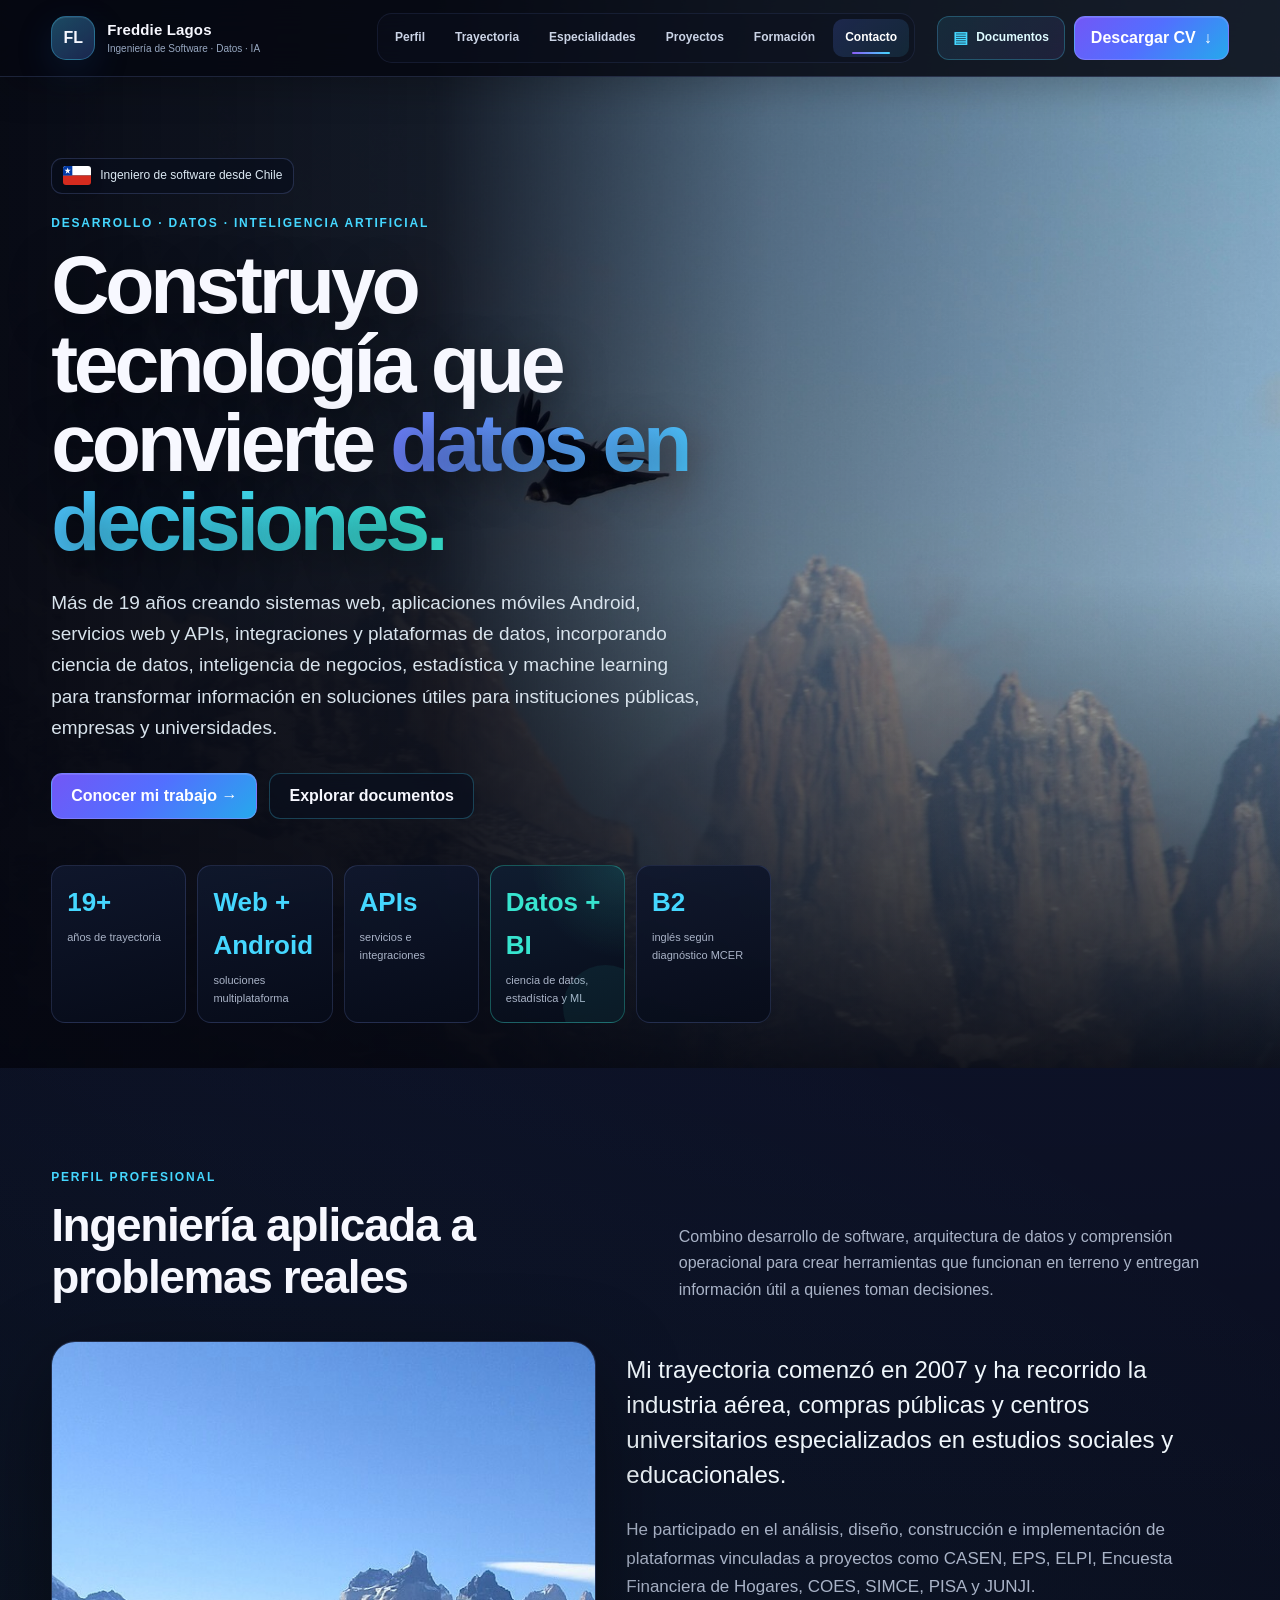
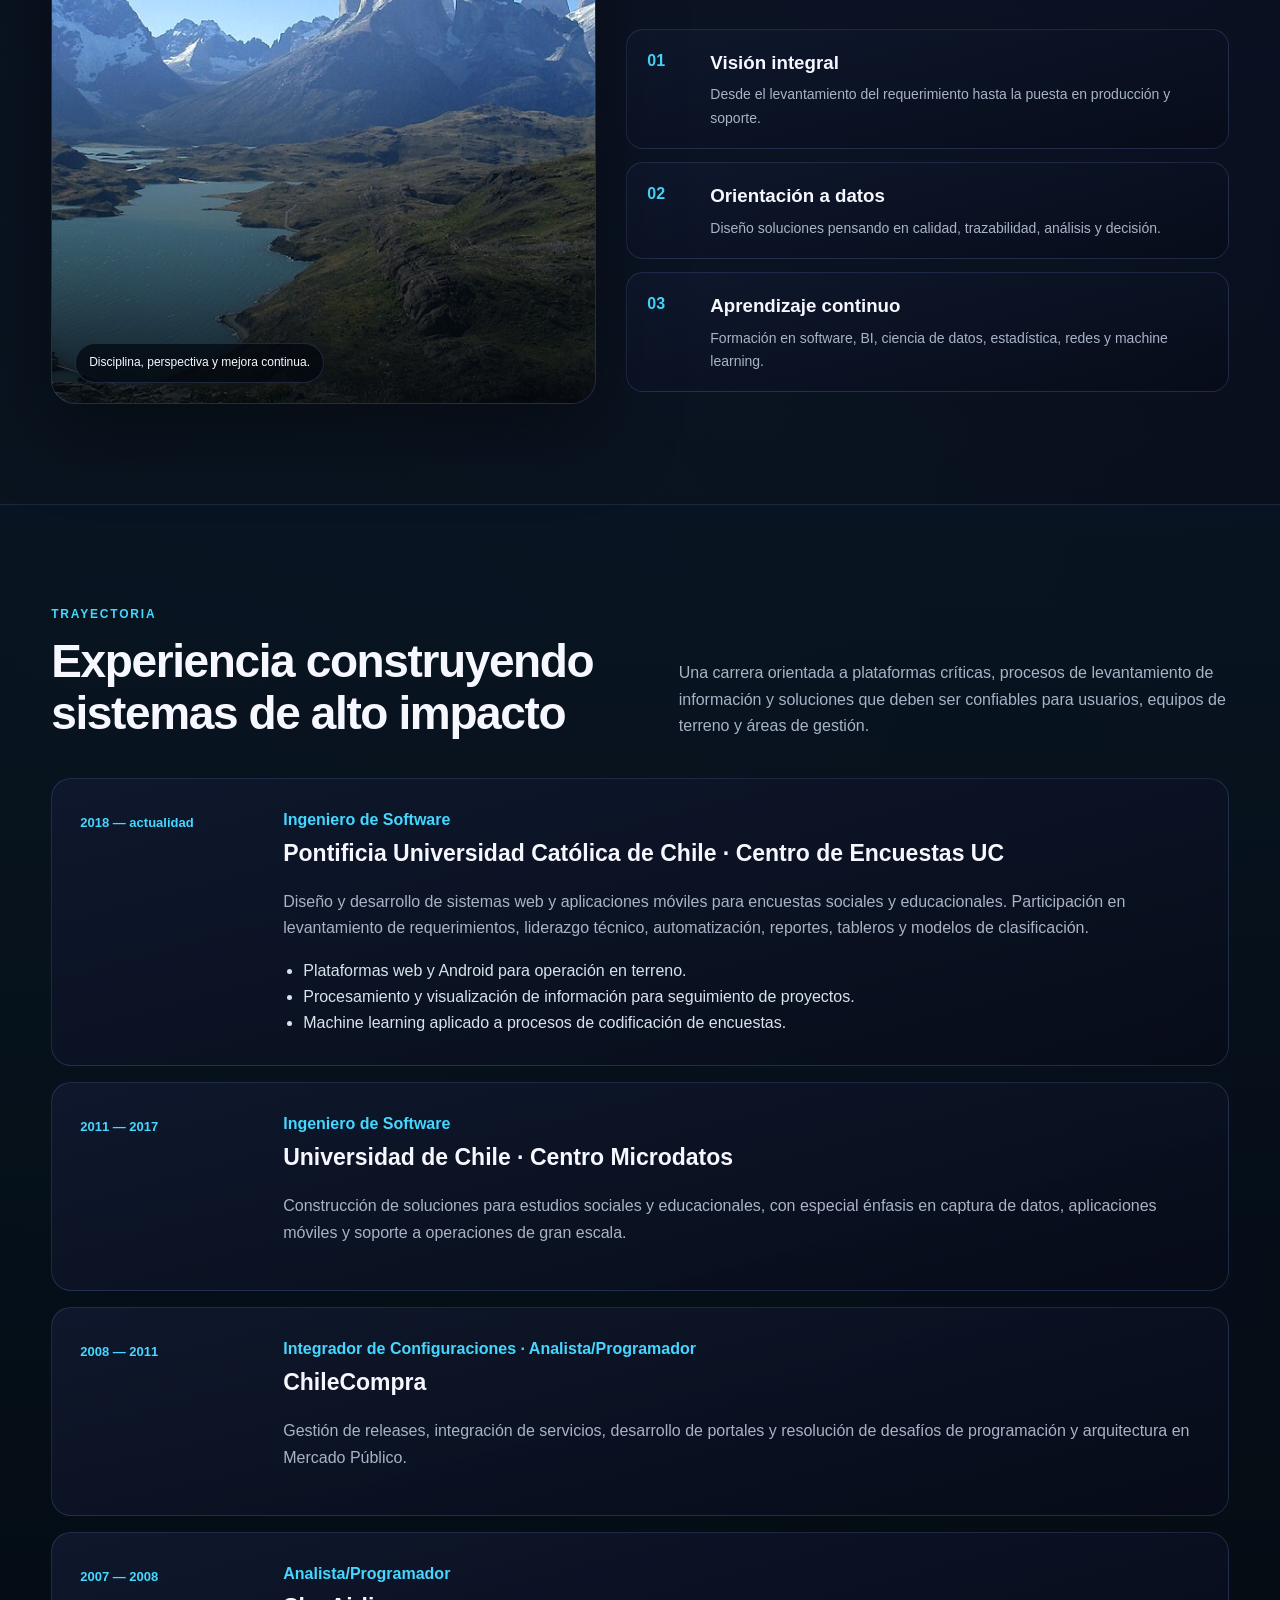
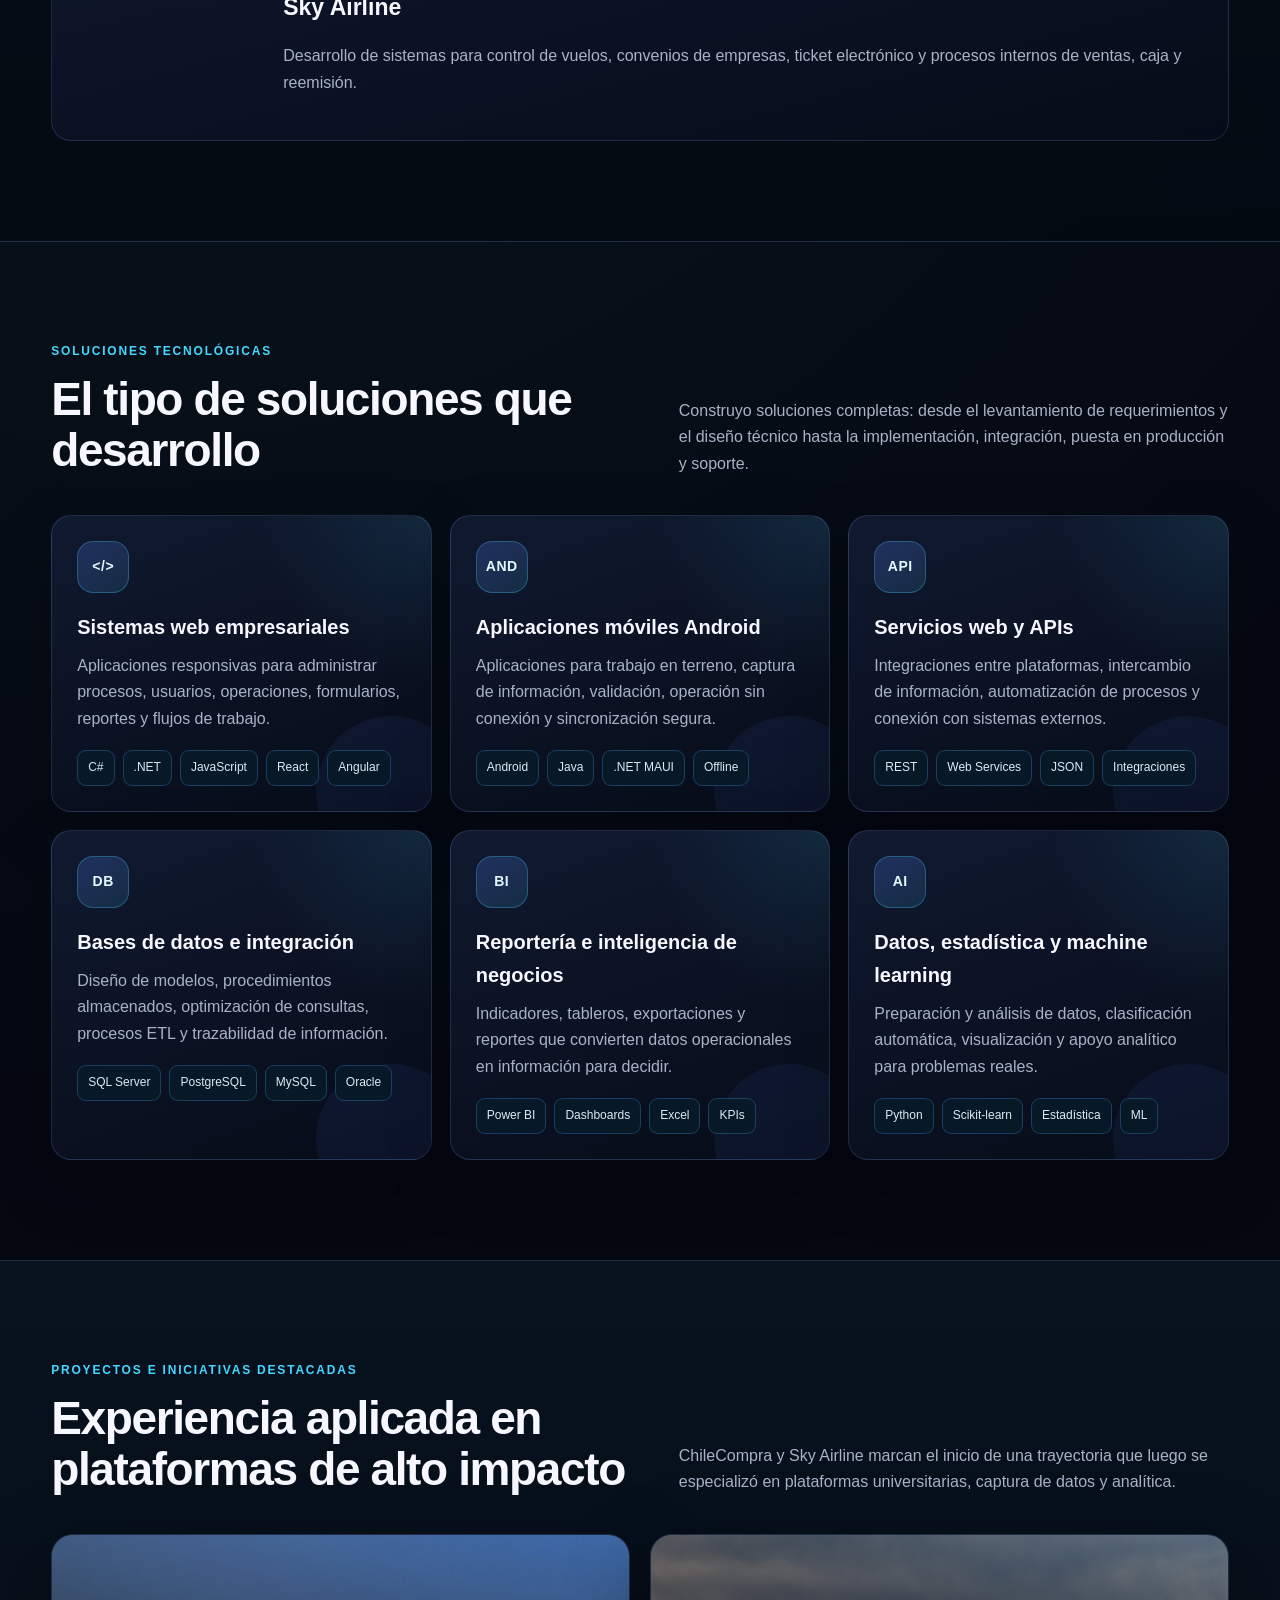
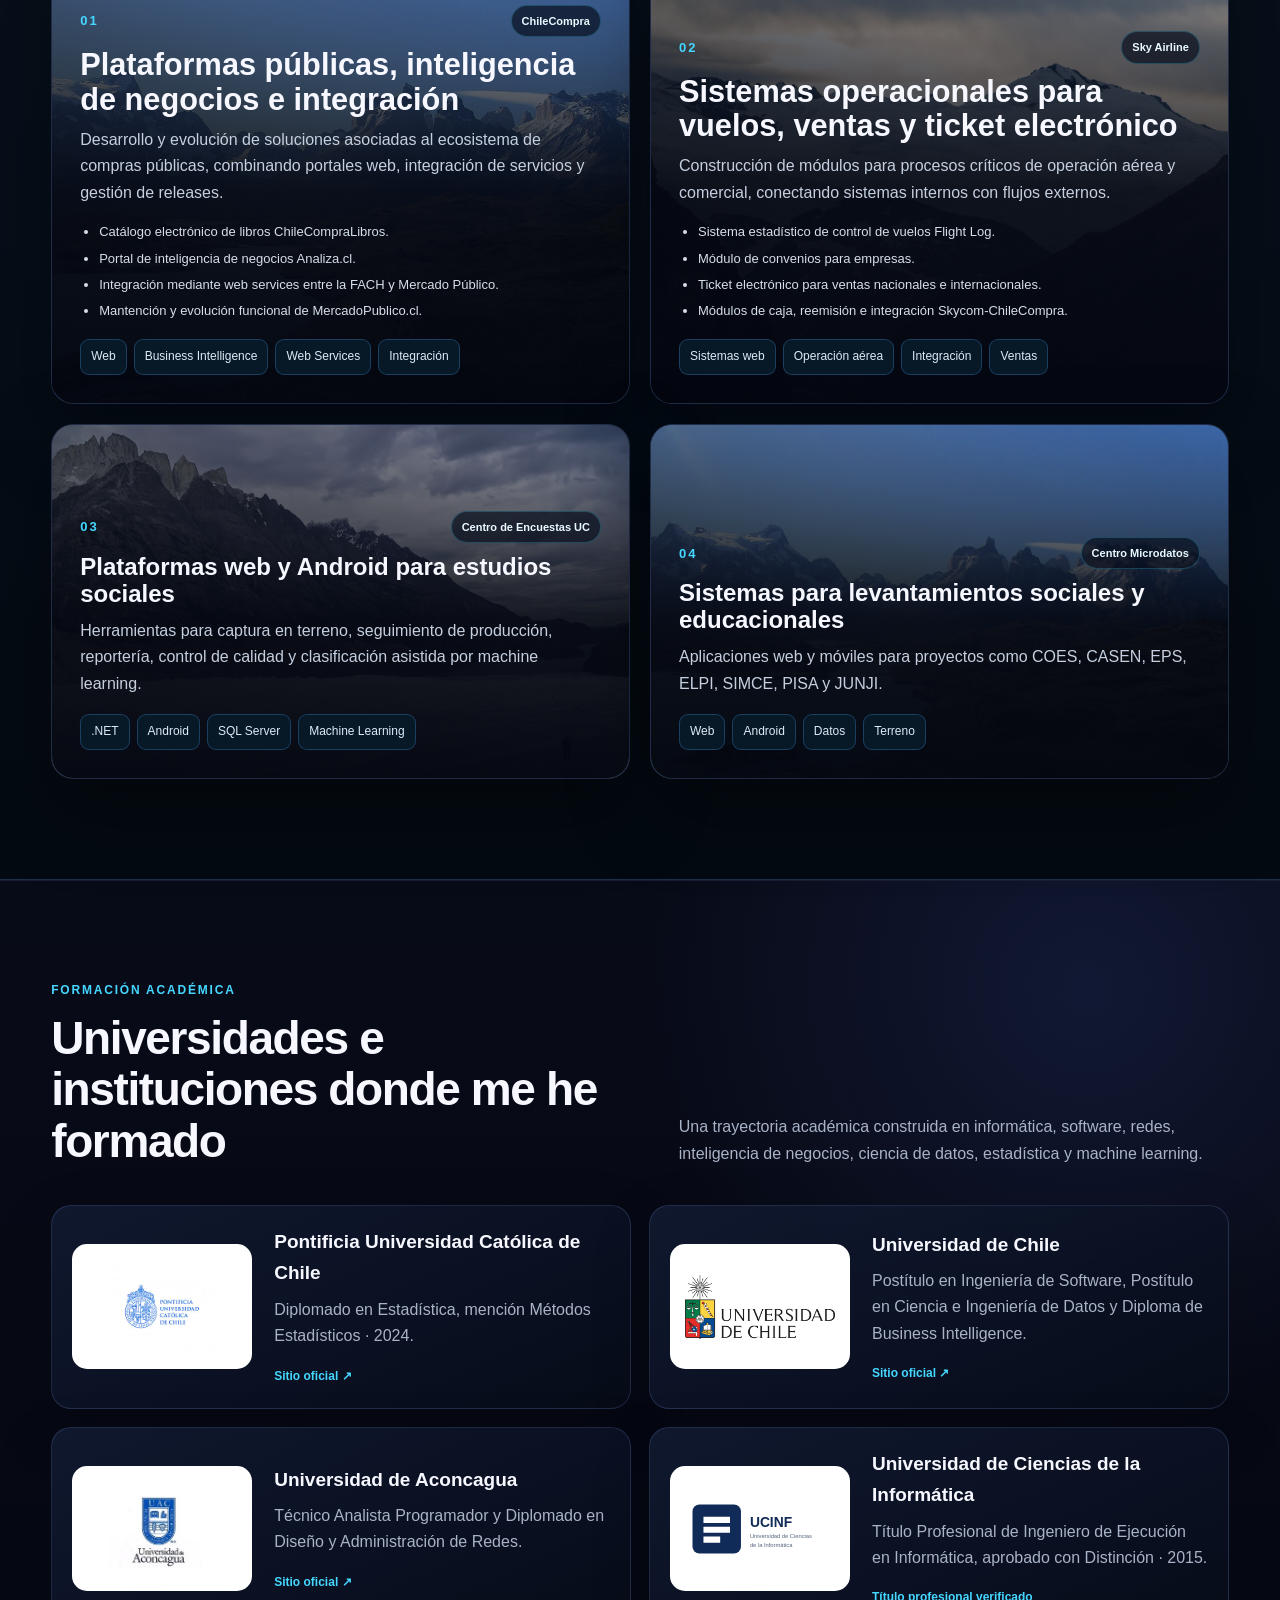
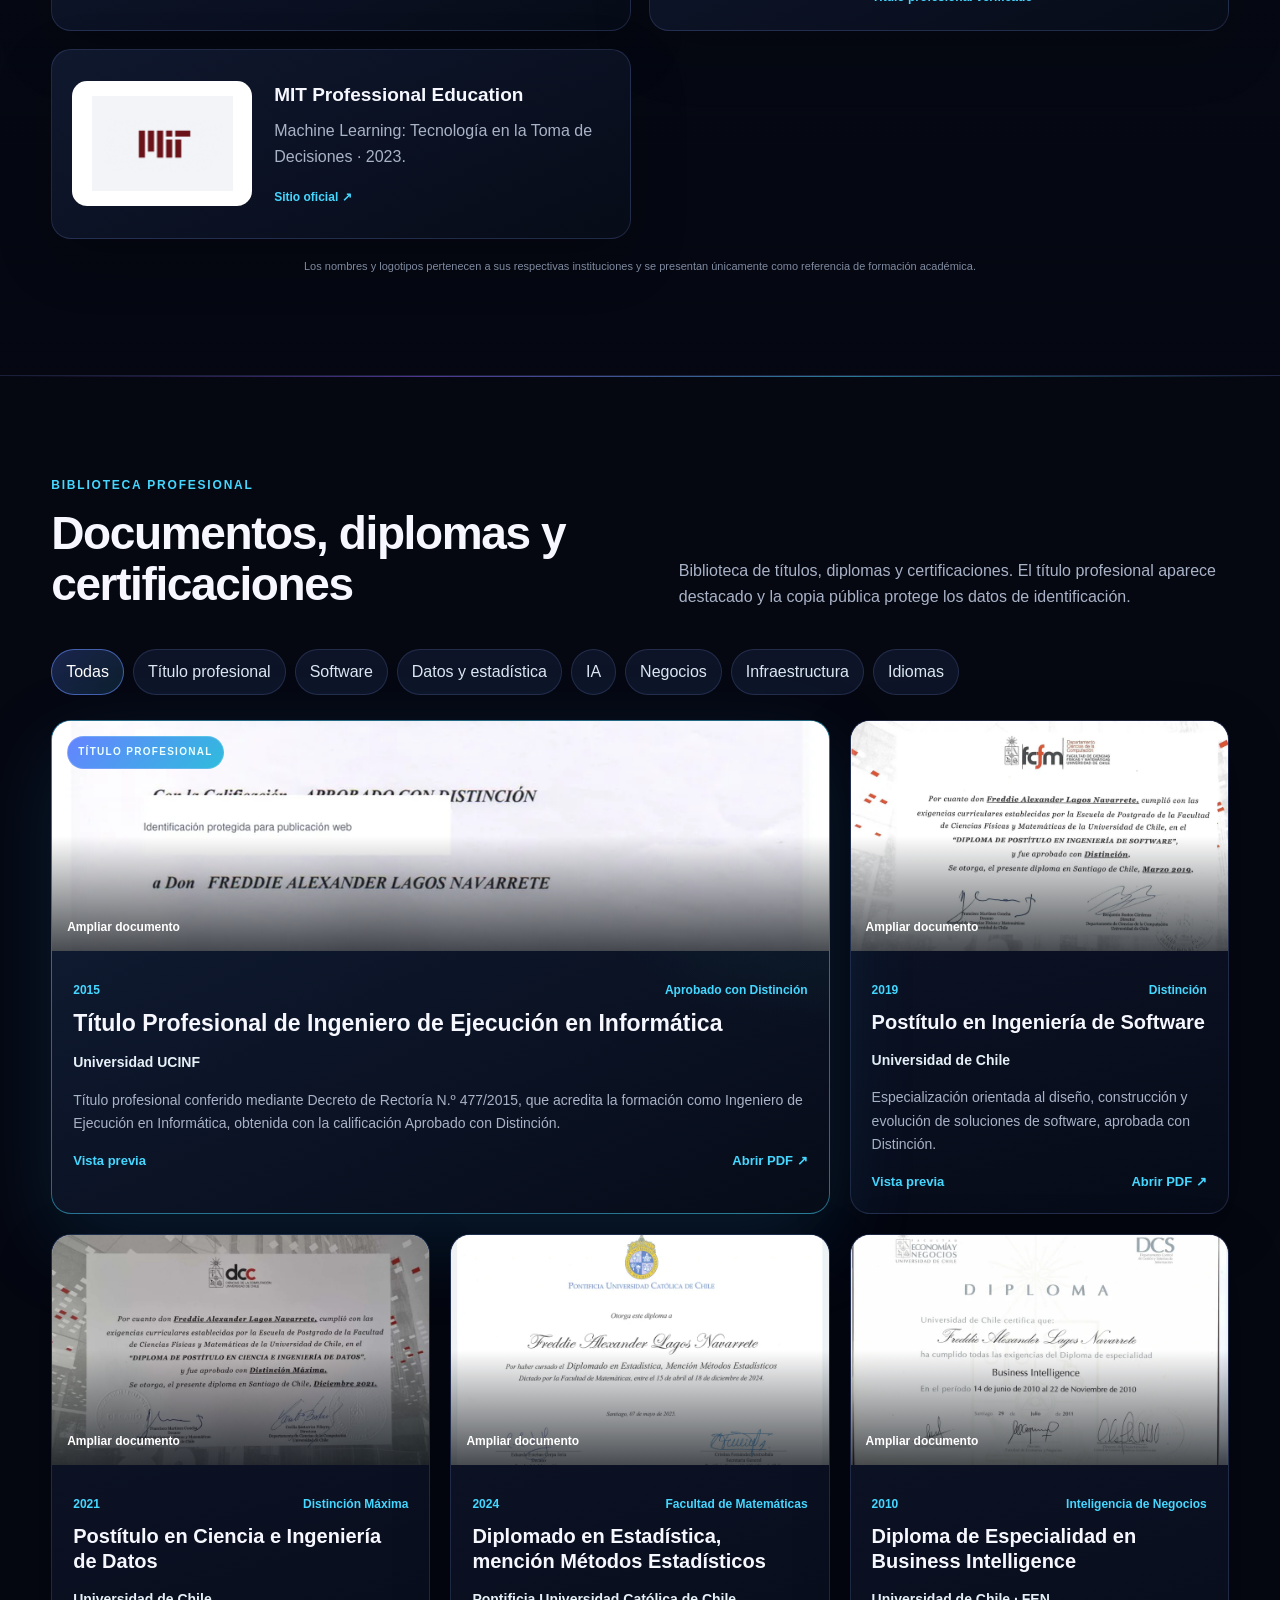
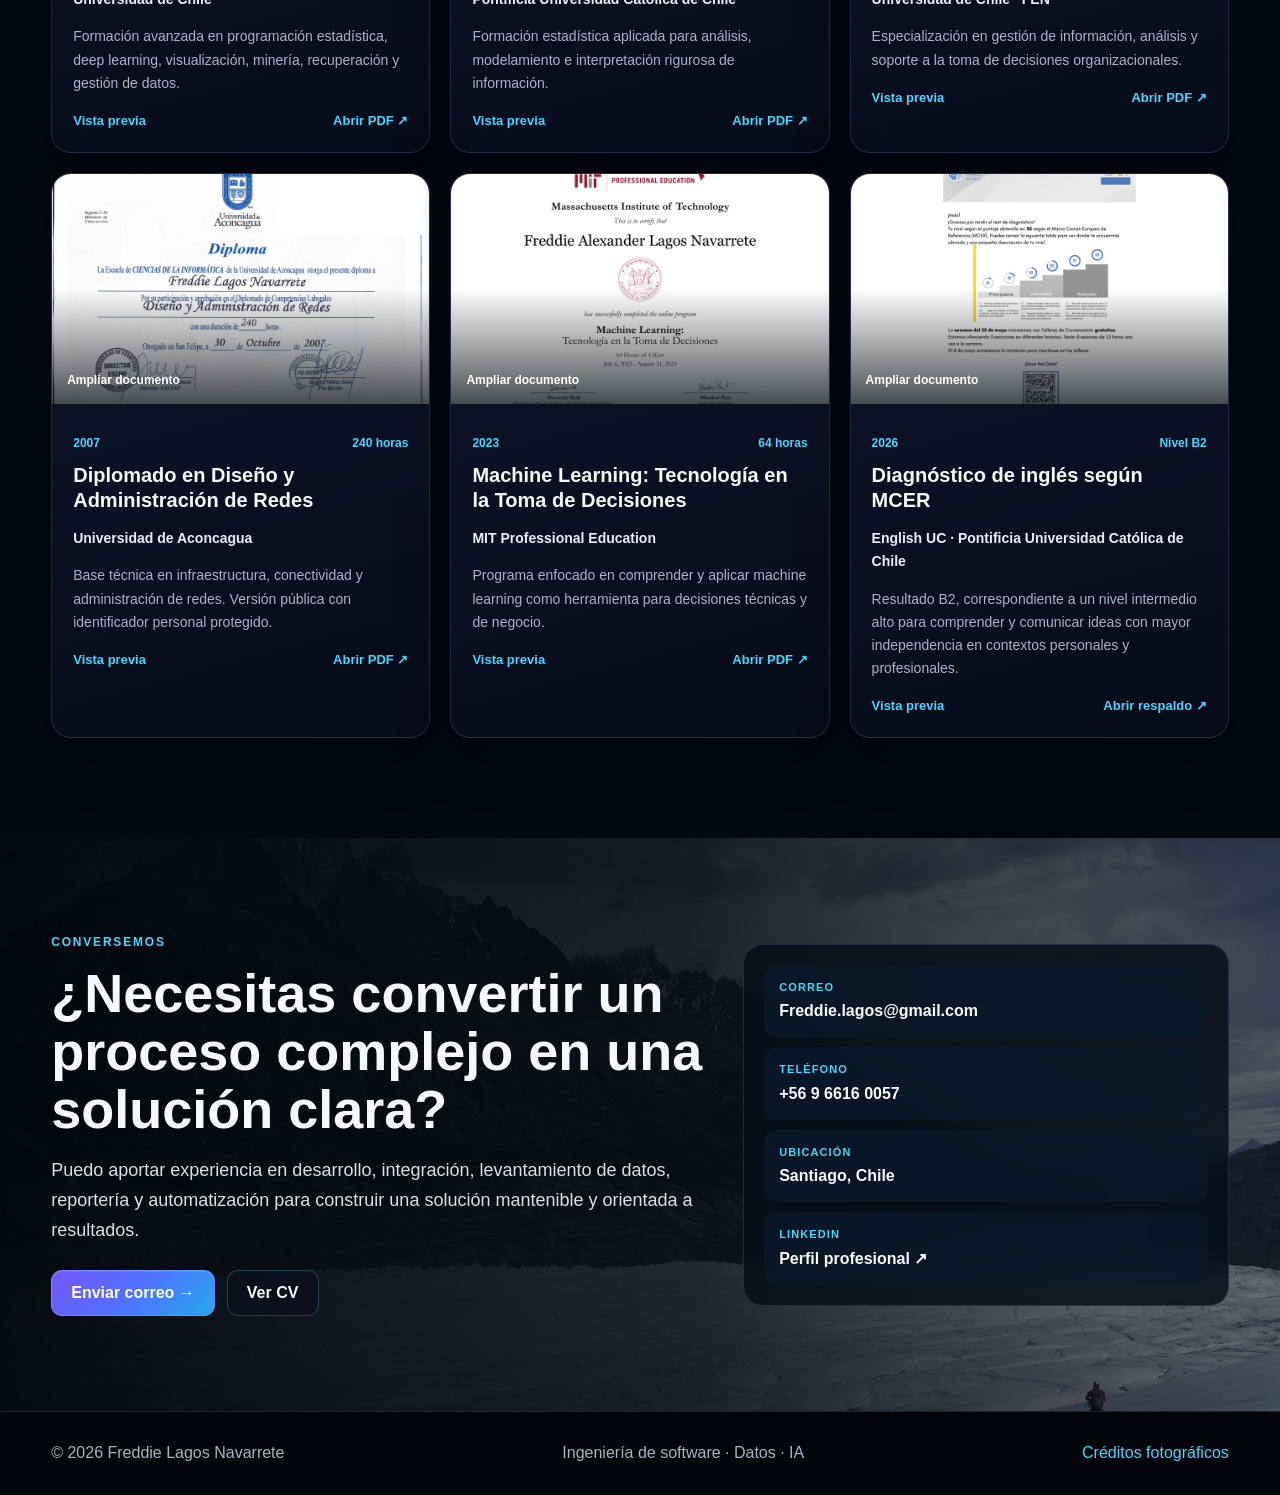
==== commit 8293a6b8: "ss ss" ====
--- a/index.html
+++ b/index.html
@@ -12,7 +12,7 @@
 <meta content="assets/img/hero-condor.jpg" property="og:image"/>
 <title>Freddie Lagos | Ingeniería de Software y Datos</title>
 <link as="image" href="assets/img/hero-condor.jpg" rel="preload"/>
-<link href="css/styles-modern.css?v=20260718-titulo" rel="stylesheet"/>
+<link href="css/styles-modern.css?v=20260718-datos-bi" rel="stylesheet"/>
 </head>
 <body>
 <header class="site-header">
@@ -54,13 +54,13 @@
 <div class="country-pill"><img alt="Bandera de Chile" src="assets/img/chile.svg?v=20260717"/><span>Ingeniero de software desde Chile</span></div>
 <p class="eyebrow">DESARROLLO · DATOS · INTELIGENCIA ARTIFICIAL</p>
 <h1>Construyo tecnología que convierte <span>datos en decisiones.</span></h1>
-<p class="hero-lead">Más de 19 años creando sistemas web, aplicaciones móviles Android, servicios web y APIs, integraciones, plataformas de datos y soluciones analíticas para instituciones públicas, empresas y universidades.</p>
+<p class="hero-lead">Más de 19 años creando sistemas web, aplicaciones móviles Android, servicios web y APIs, integraciones y plataformas de datos, incorporando ciencia de datos, inteligencia de negocios, estadística y machine learning para transformar información en soluciones útiles para instituciones públicas, empresas y universidades.</p>
 <div class="hero-actions"><a class="button button-primary" href="#proyectos">Conocer mi trabajo →</a><a class="button button-secondary" href="#documentos">Explorar documentos</a></div>
 <div class="hero-facts">
 <div><strong>19+</strong><span>años de trayectoria</span></div>
 <div><strong>Web + Android</strong><span>soluciones multiplataforma</span></div>
 <div><strong>APIs</strong><span>servicios e integraciones</span></div>
-<div><strong>B2</strong><span>inglés según diagnóstico MCER</span></div>
+<div><strong>Datos + BI</strong><span>ciencia de datos, estadística y ML</span></div><div><strong>B2</strong><span>inglés según diagnóstico MCER</span></div>
 </div>
 </div>
 </div>
@@ -446,5 +446,5 @@
 <div class="dialog-body"><img alt="Vista previa del documento" id="dialogImage" src=""/></div>
 <div class="dialog-footer"><a class="button button-primary" href="#" id="dialogPdf" rel="noopener" target="_blank">Abrir documento completo ↗</a></div>
 </dialog>
-<script src="js/main-modern.js?v=20260718-titulo"></script>
+<script src="js/main-modern.js?v=20260718-datos-bi"></script>
 </body></html>
--- a/css/styles-modern.css
+++ b/css/styles-modern.css
@@ -603,3 +603,58 @@
 @media(max-width:820px){
   .credential-card-featured{grid-column:span 1}
 }
+
+
+/* Mayor protagonismo para datos, BI y analítica */
+.hero-facts{
+  grid-template-columns:repeat(5,minmax(0,1fr));
+}
+
+.hero-facts > div{
+  position:relative;
+  overflow:hidden;
+}
+
+.hero-facts > div:nth-child(4){
+  border-color:rgba(55,228,207,.34);
+  background:
+    radial-gradient(circle at 100% 0%,rgba(55,228,207,.14),transparent 45%),
+    linear-gradient(165deg,rgba(16,30,49,.96),rgba(7,12,25,.96));
+}
+
+.hero-facts > div:nth-child(4)::after{
+  content:"";
+  position:absolute;
+  right:-24px;
+  bottom:-28px;
+  width:85px;
+  height:85px;
+  border-radius:50%;
+  background:rgba(55,228,207,.07);
+}
+
+.hero-facts > div:nth-child(4) strong{
+  color:#37e4cf;
+}
+
+.hero-facts > div:nth-child(4) span{
+  max-width:150px;
+}
+
+@media(max-width:1100px){
+  .hero-facts{
+    grid-template-columns:repeat(3,minmax(0,1fr));
+  }
+}
+
+@media(max-width:700px){
+  .hero-facts{
+    grid-template-columns:repeat(2,minmax(0,1fr));
+  }
+}
+
+@media(max-width:420px){
+  .hero-facts{
+    grid-template-columns:1fr;
+  }
+}
